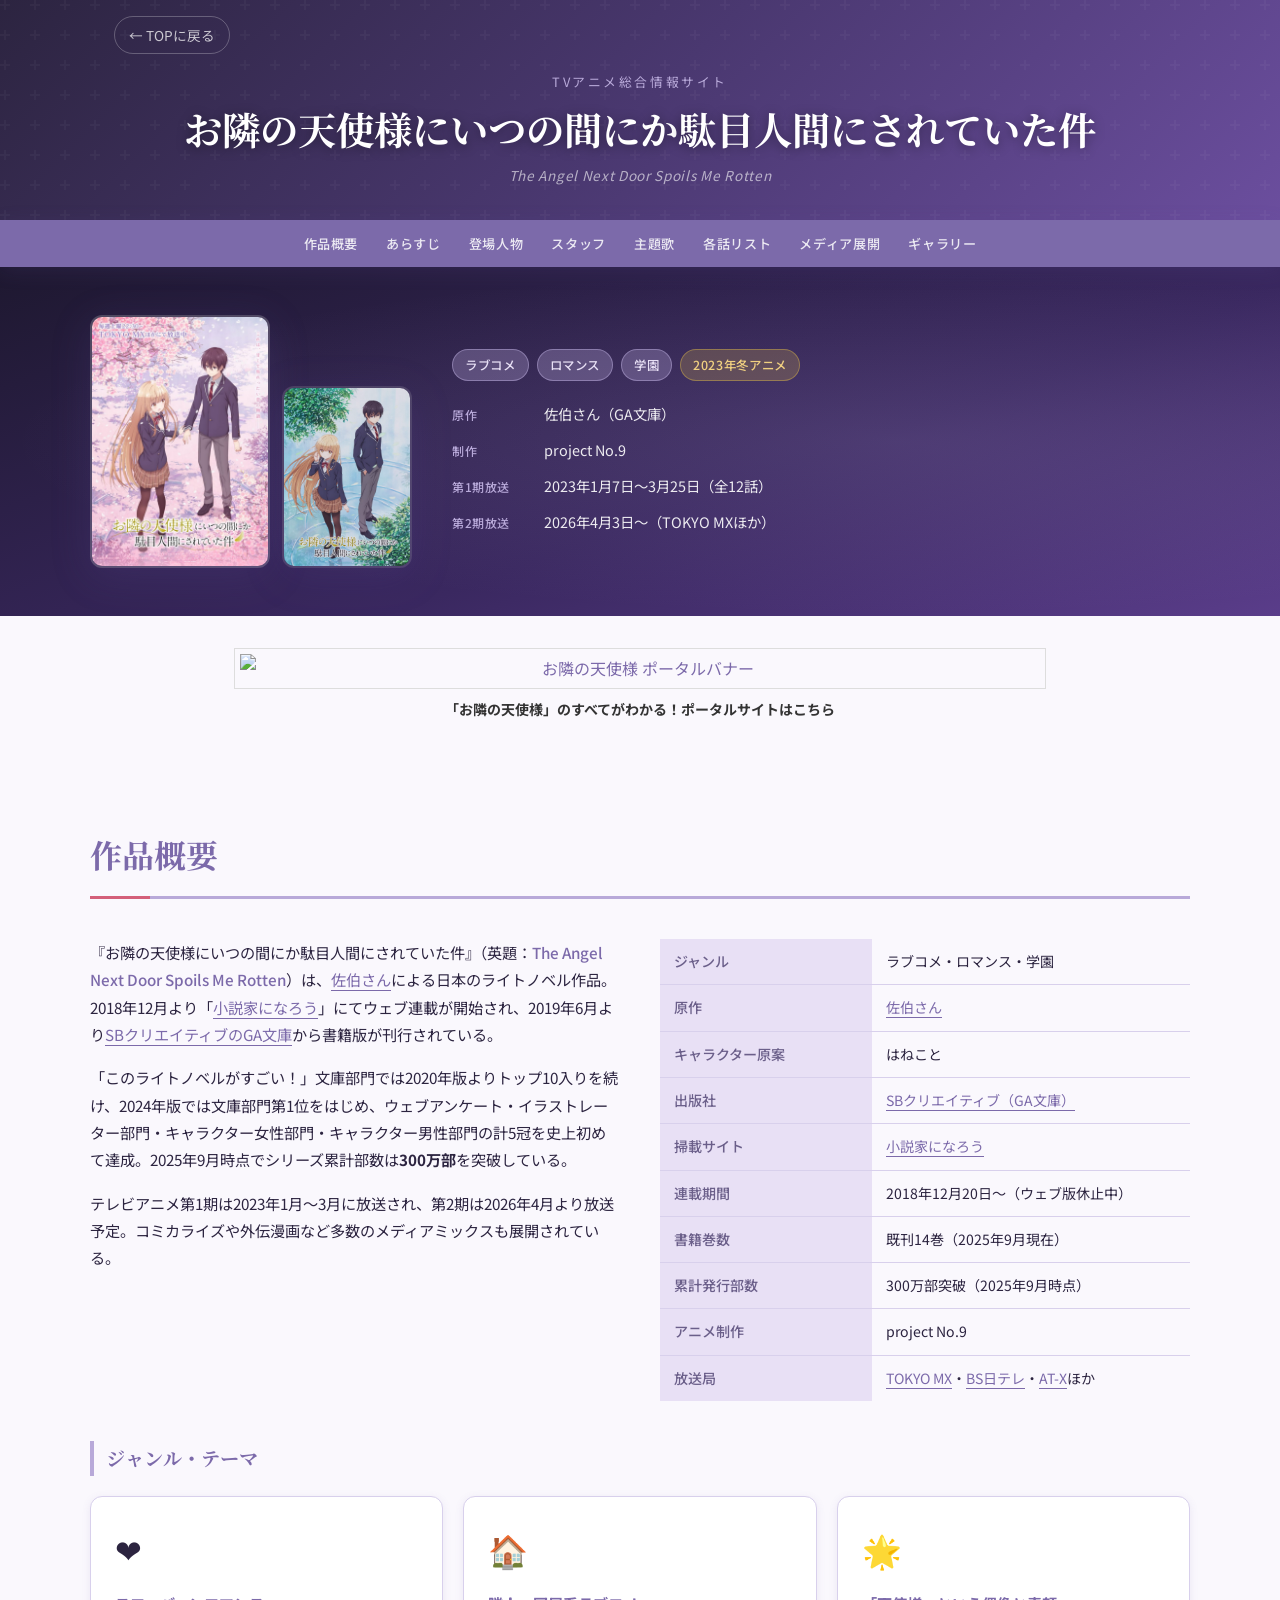
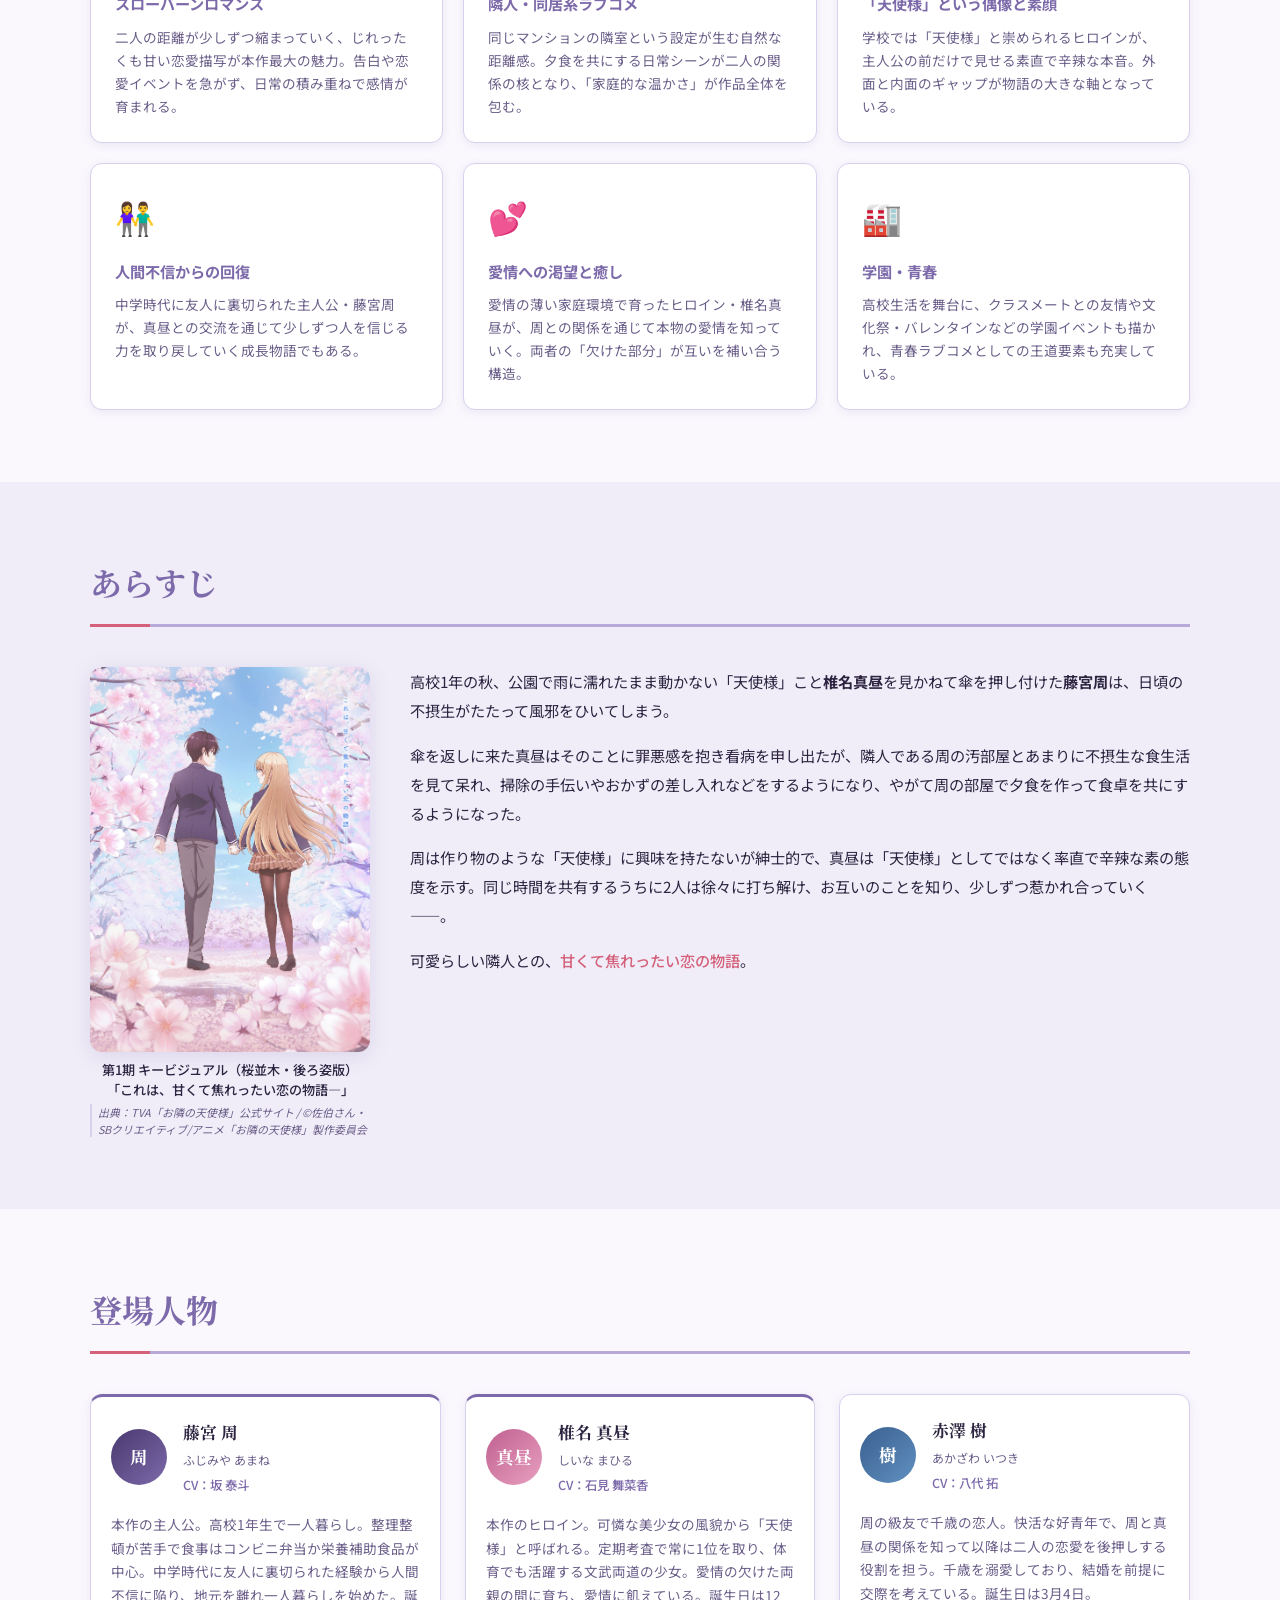
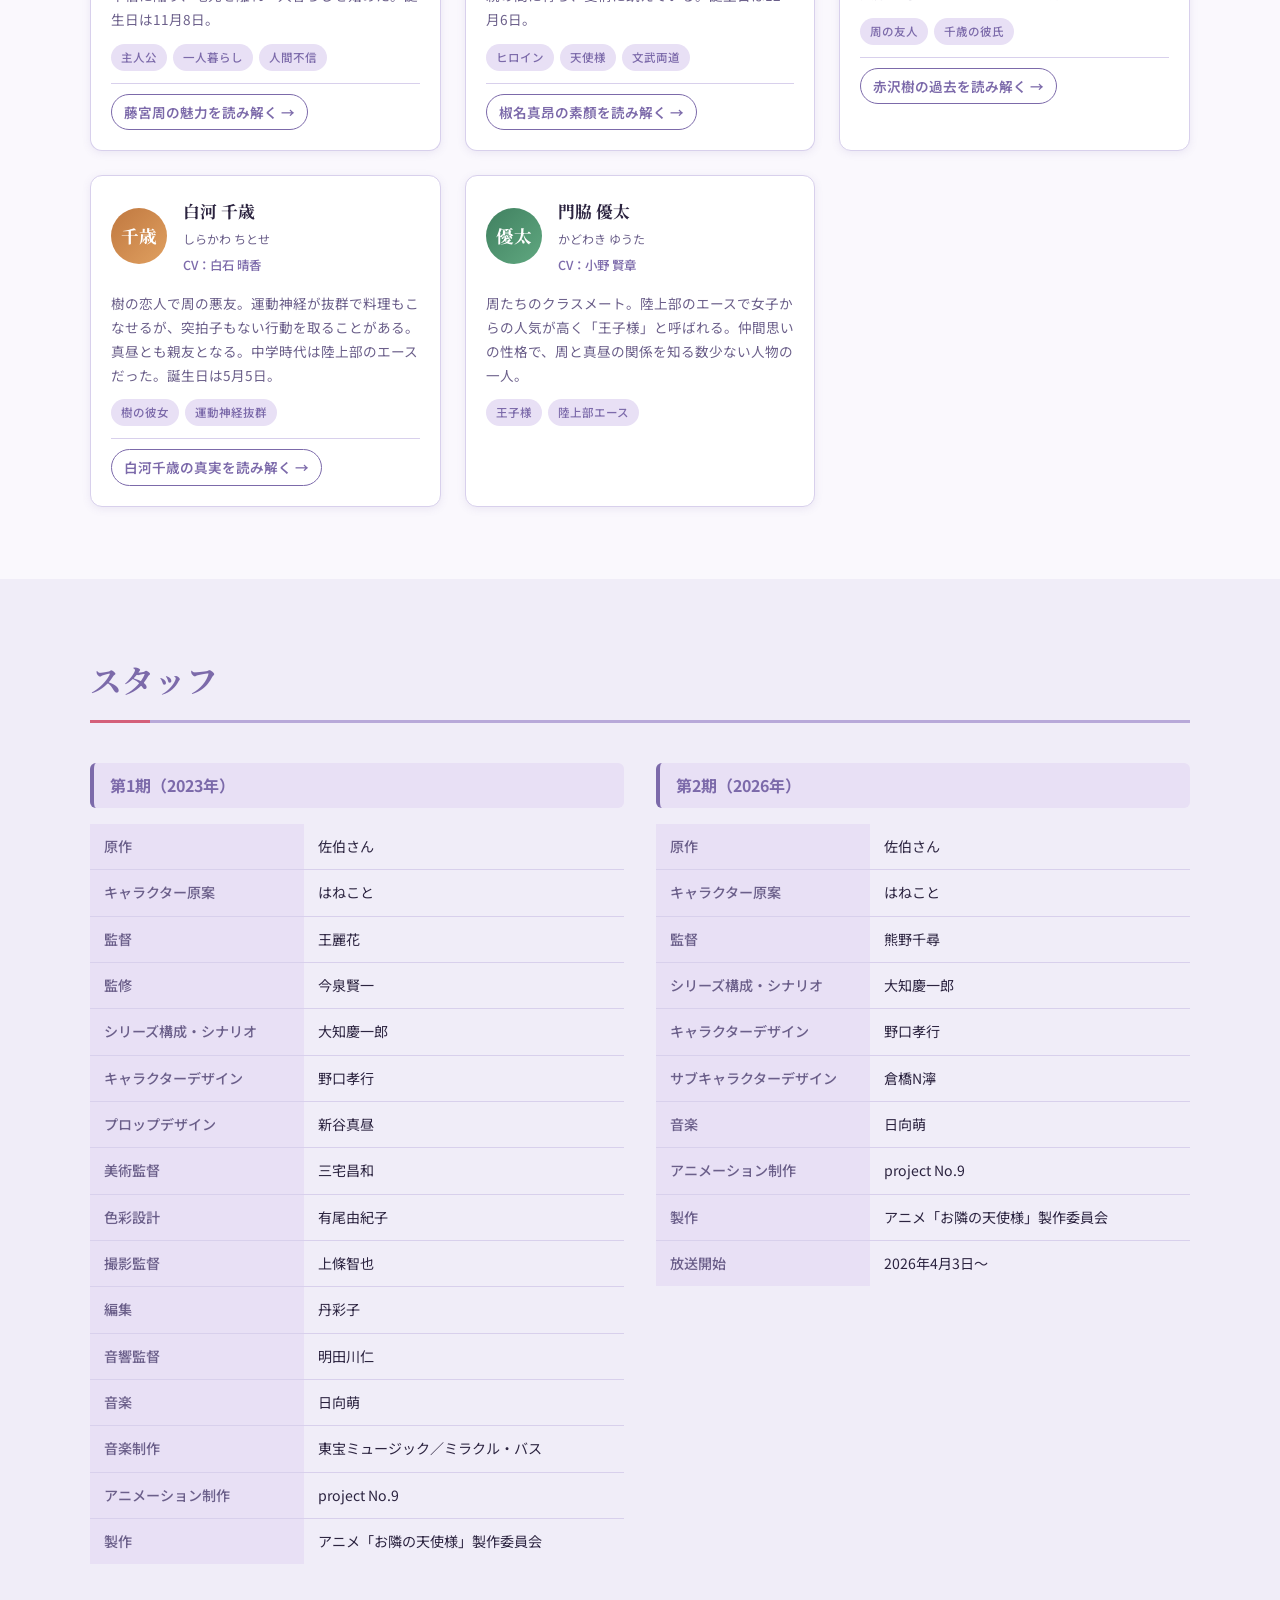
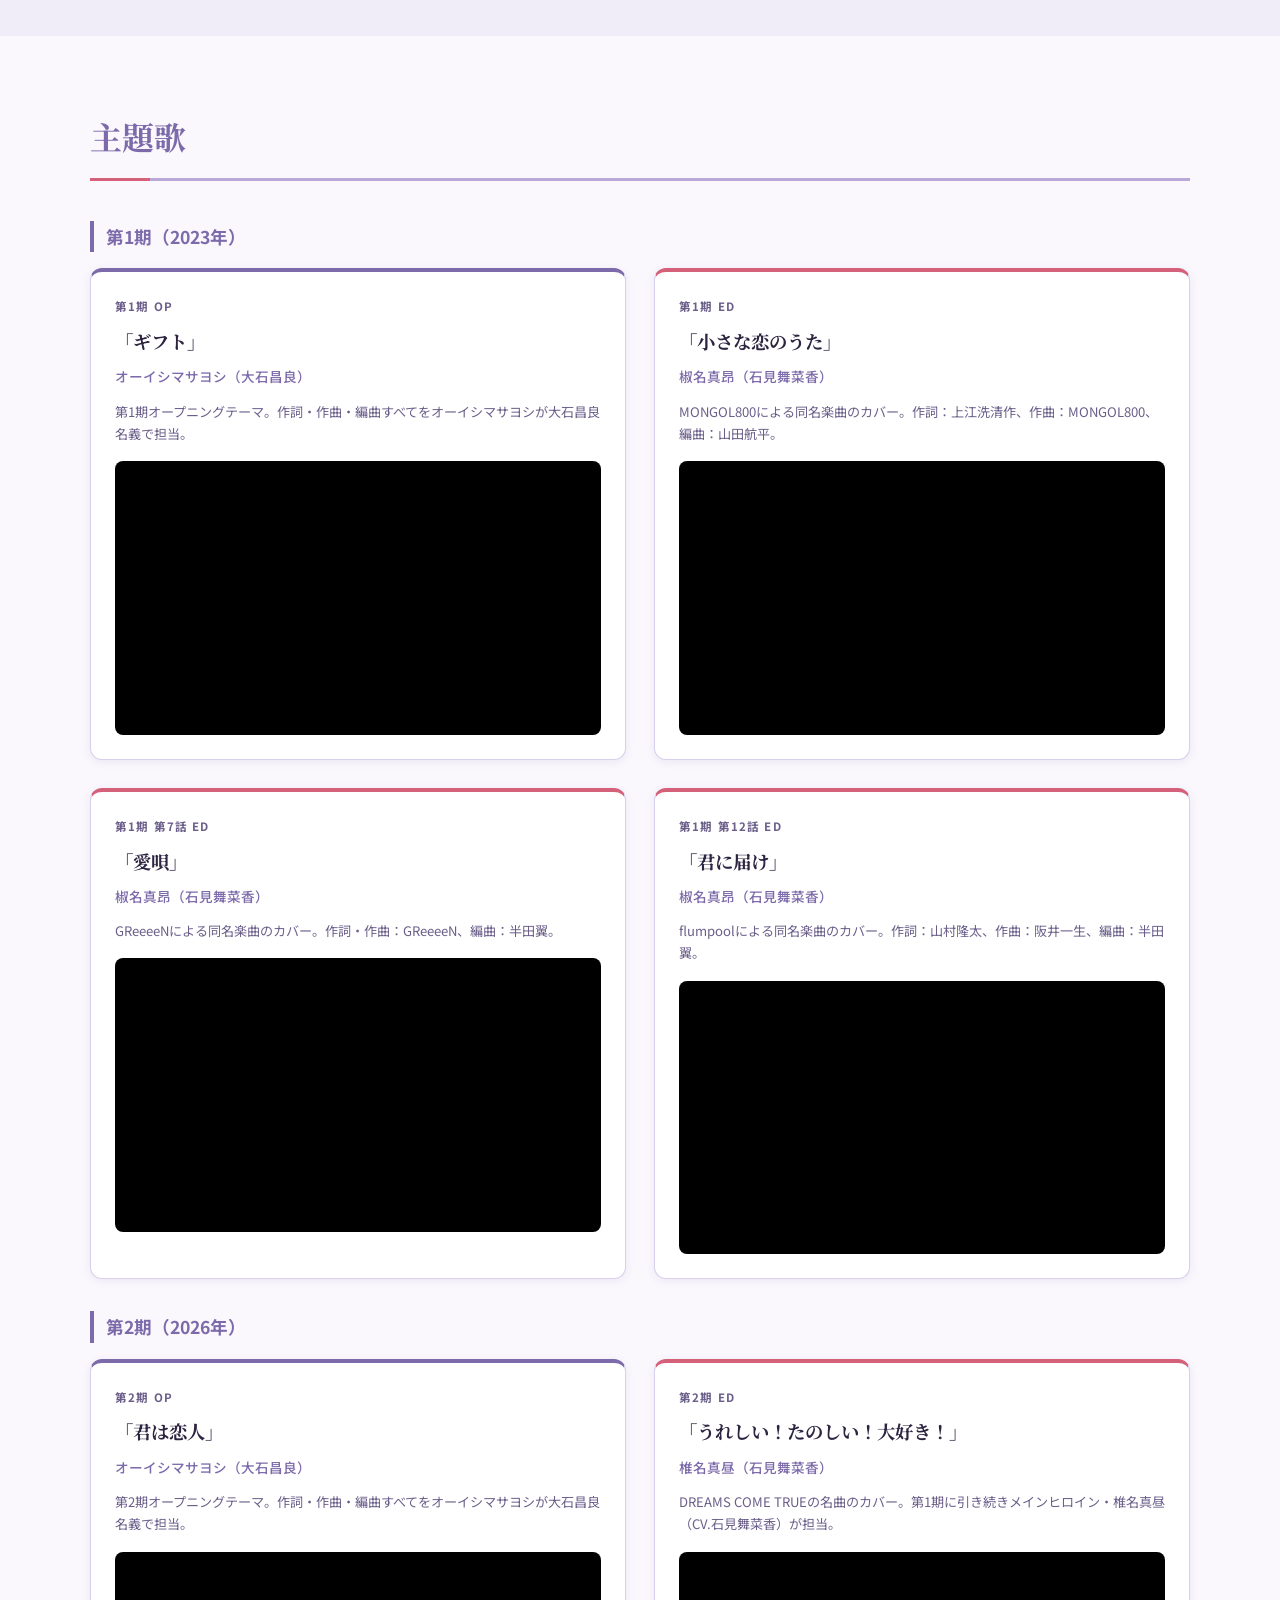
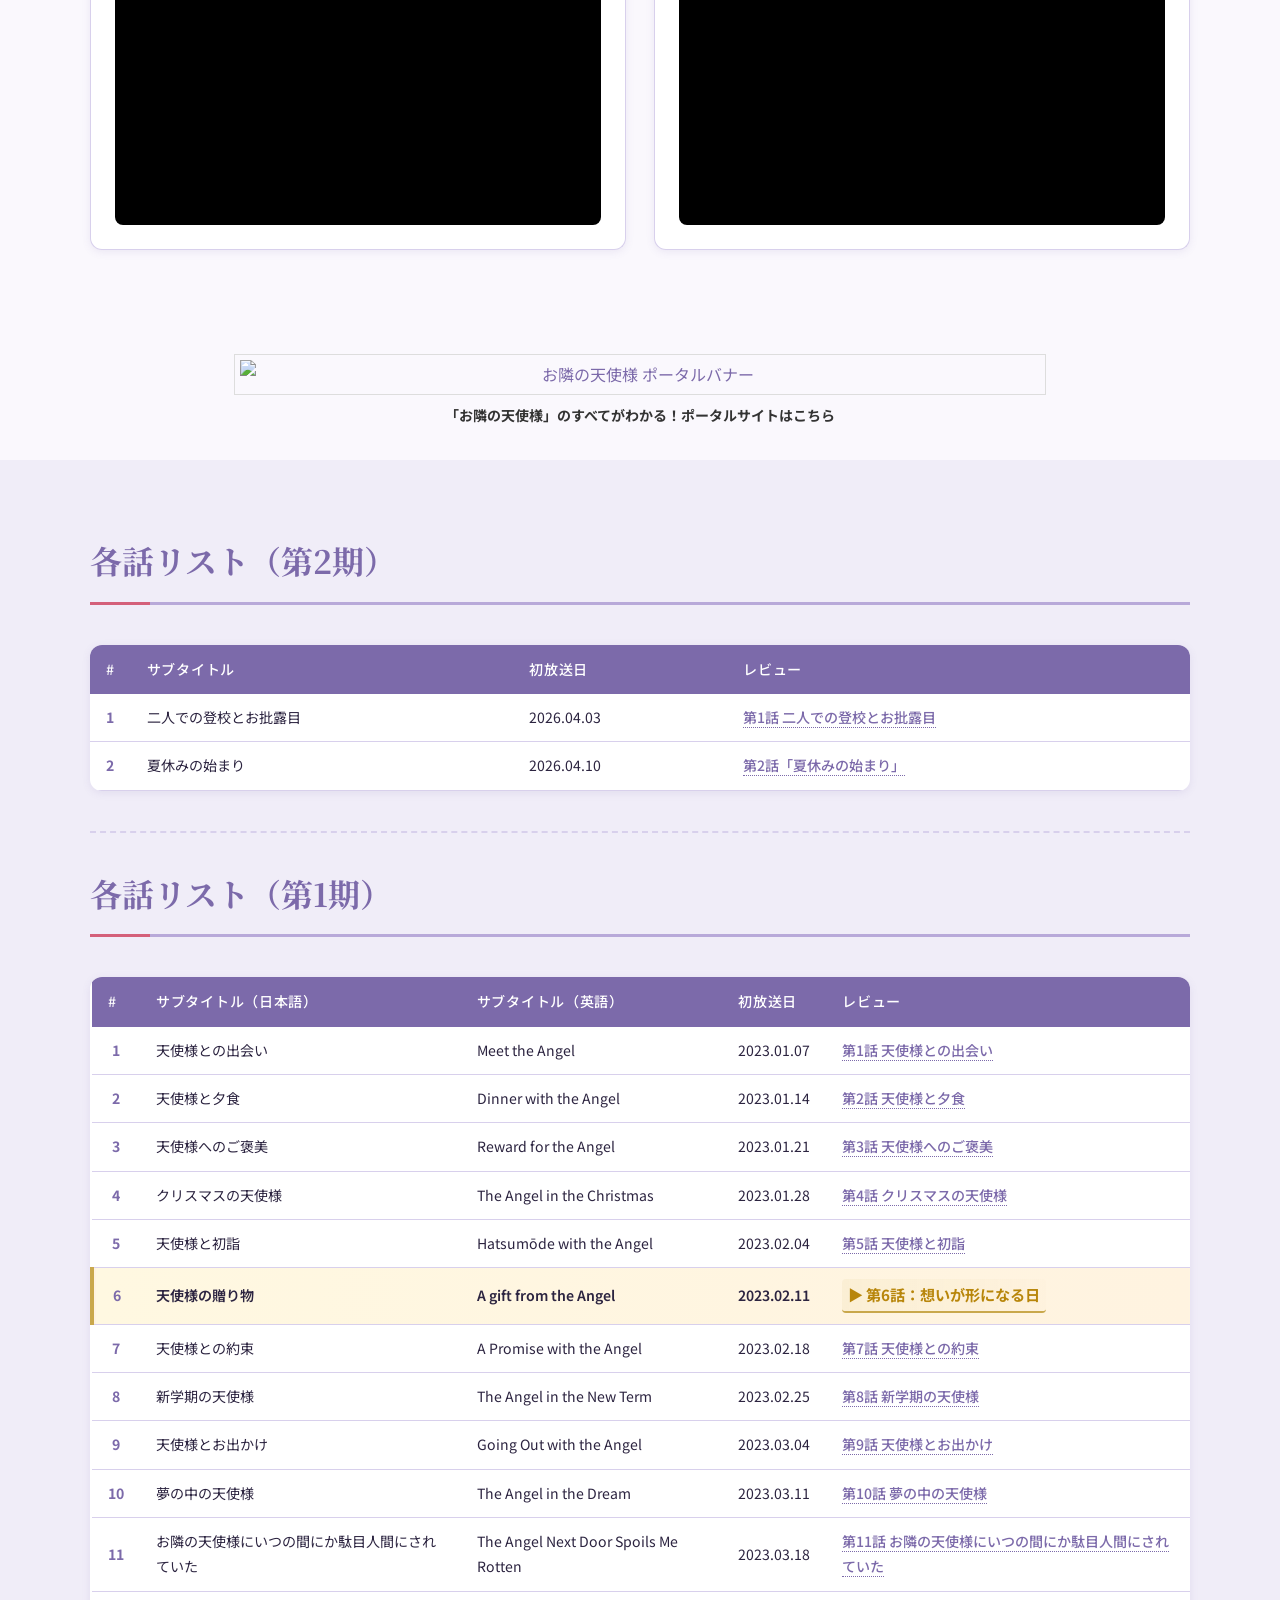
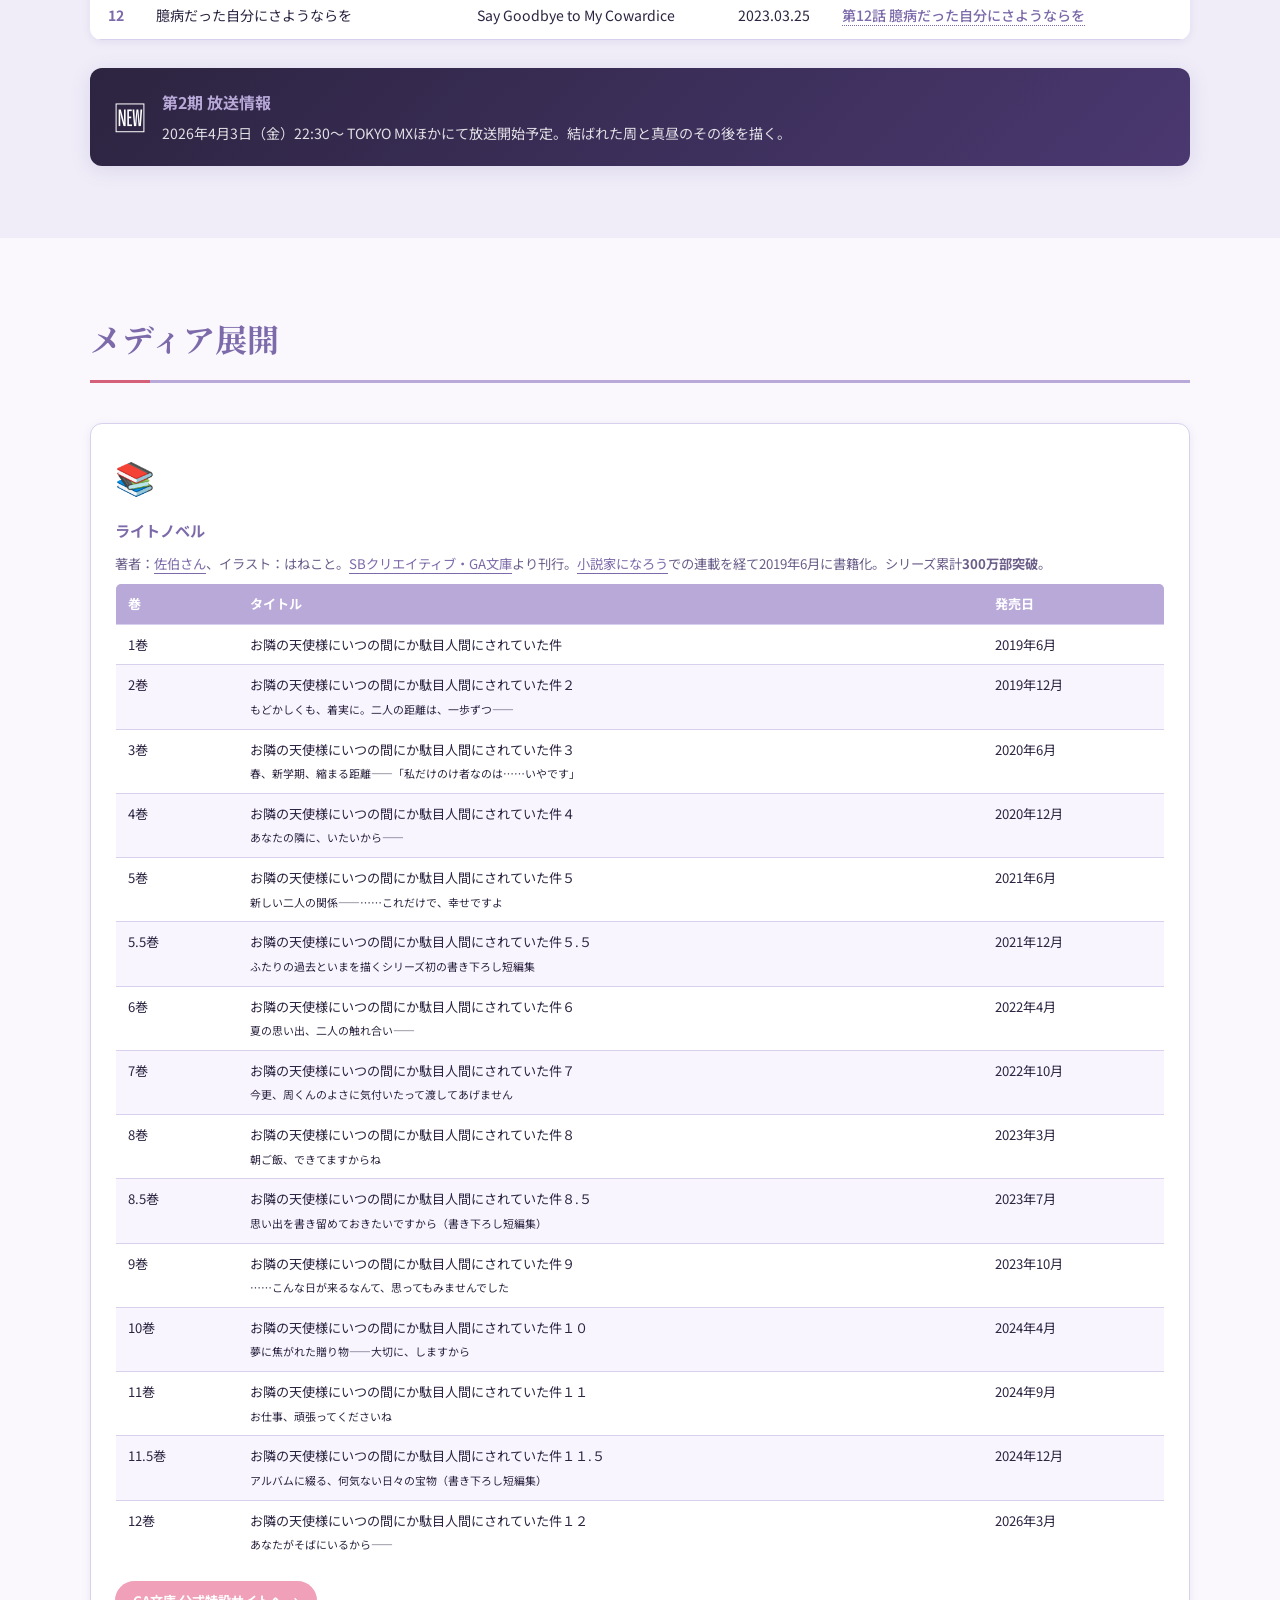
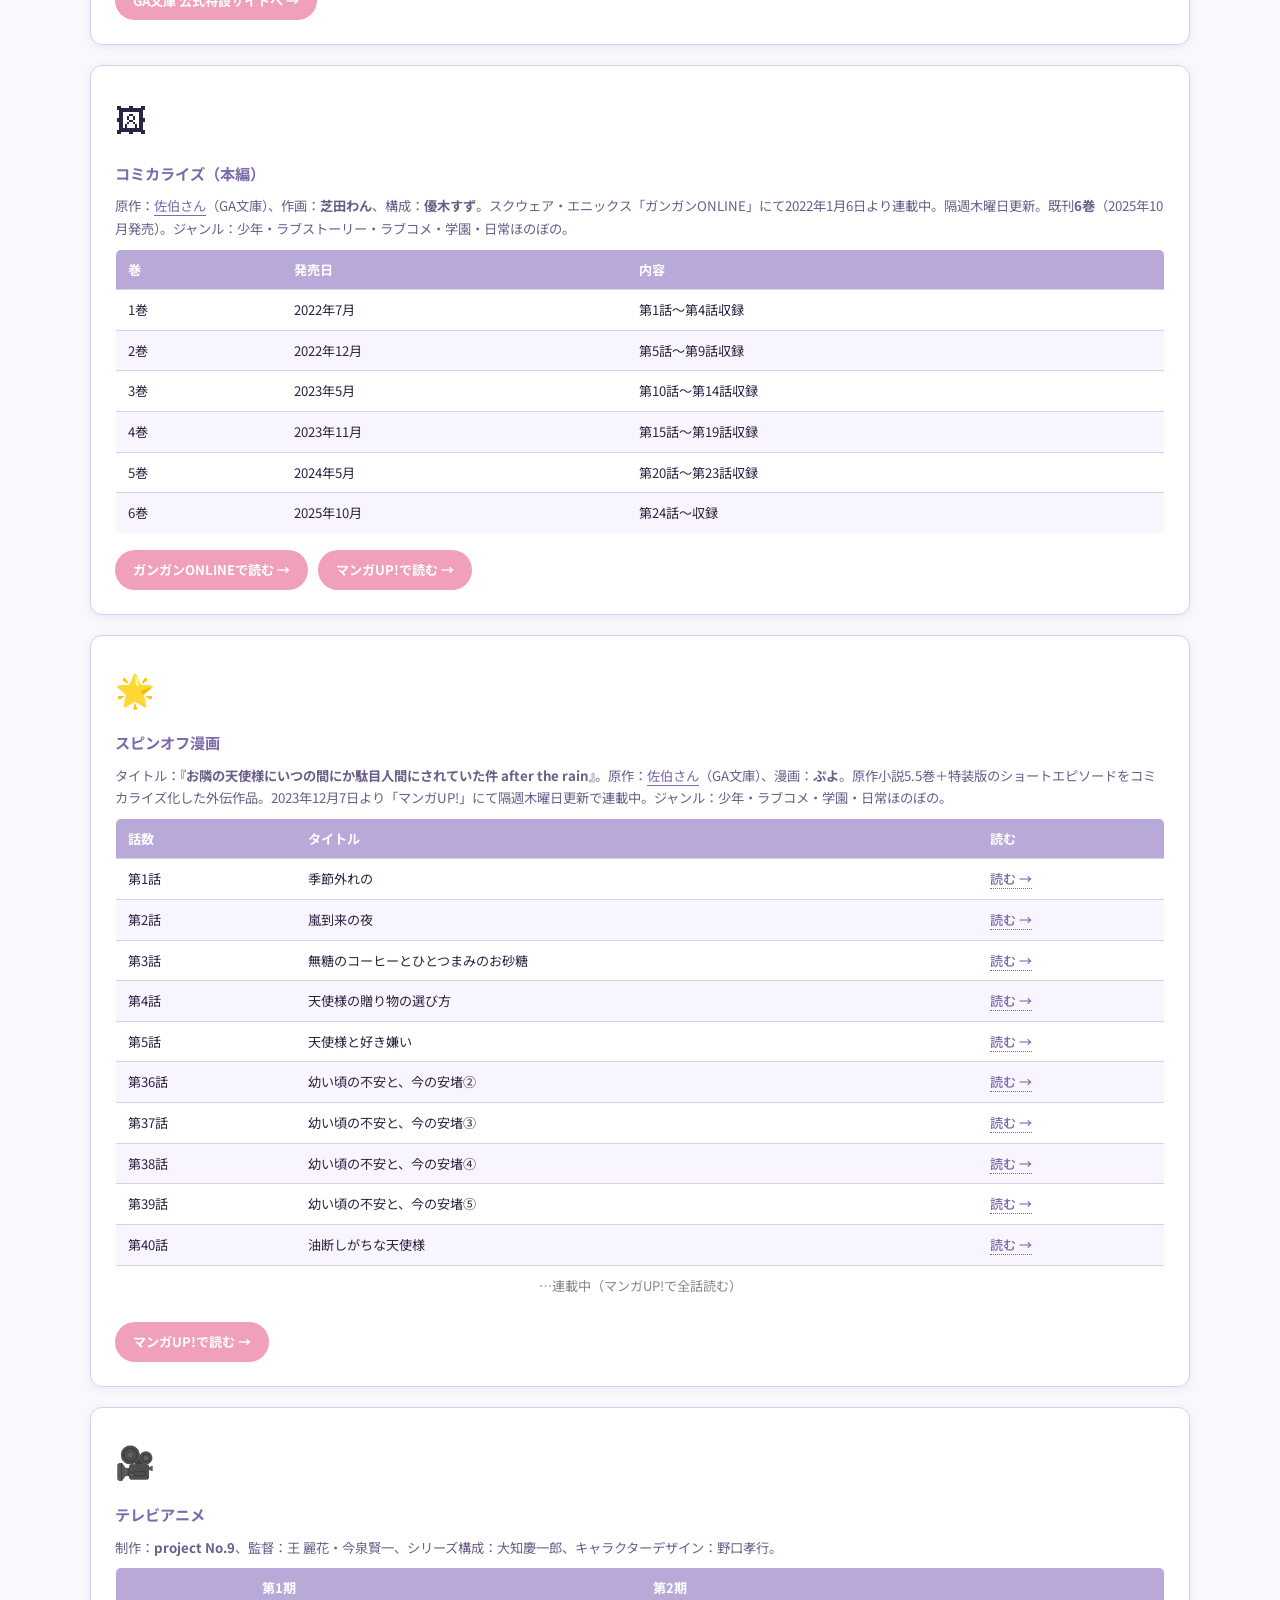
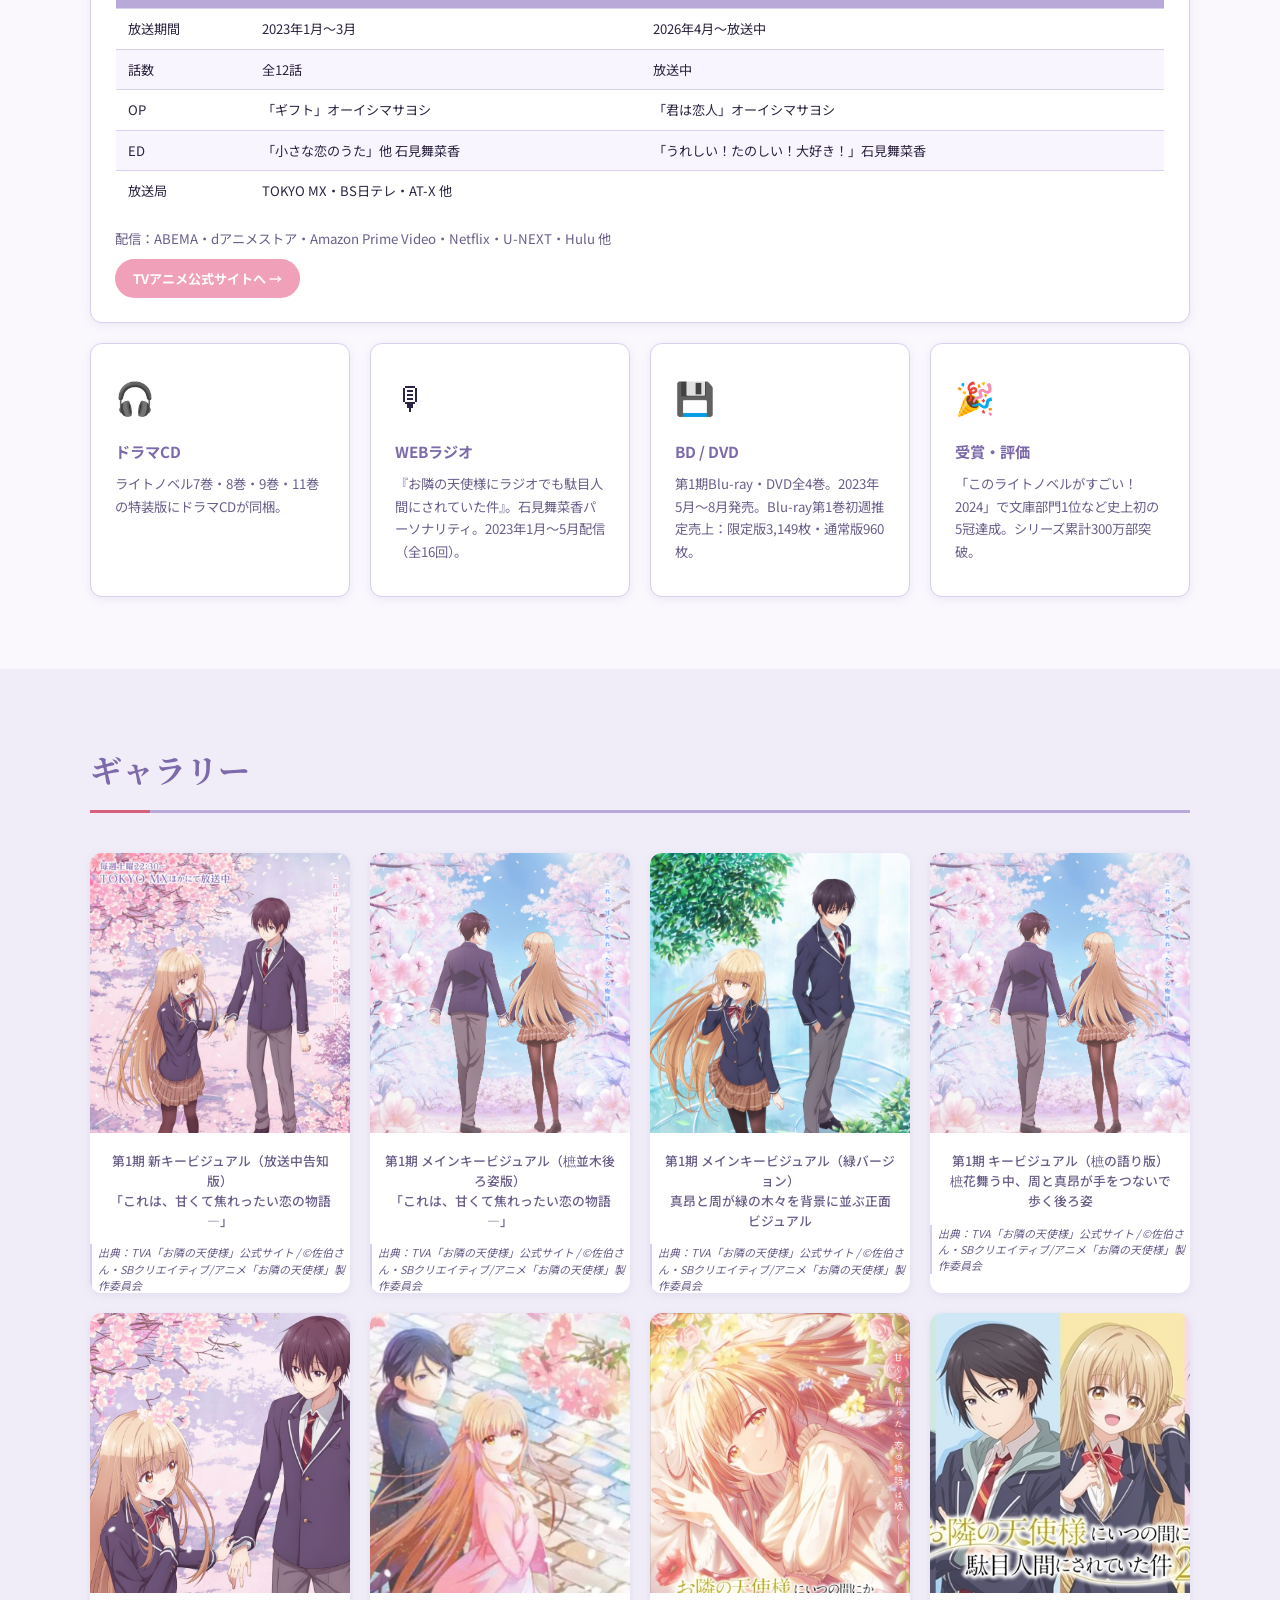
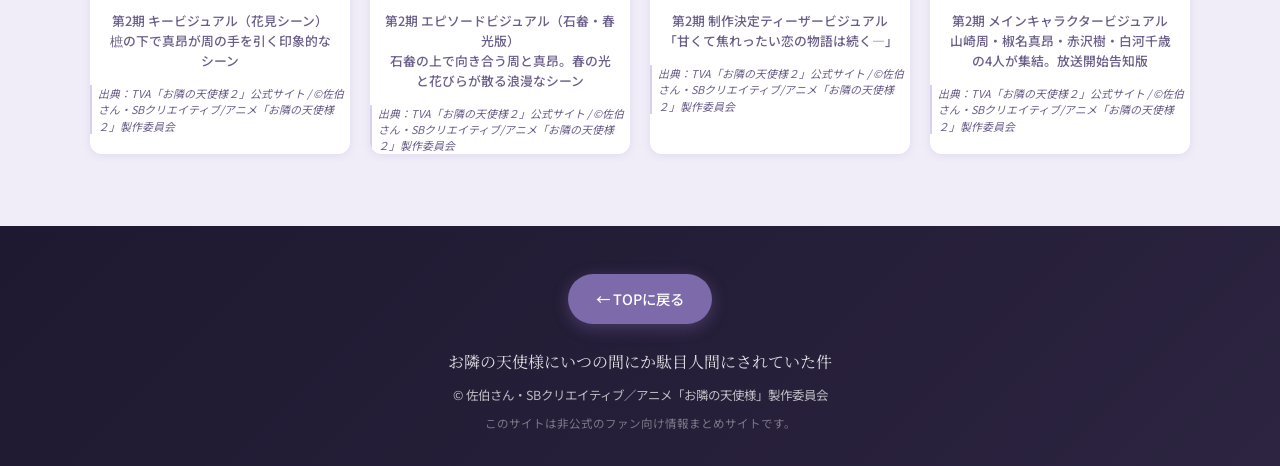
==== index.html @ 1ae68c50 "Add Season 2 OP/ED music cards with YouTube embeds" ====
<!DOCTYPE html>
<html lang="ja">
<head>
  <meta charset="UTF-8" />
  <meta name="viewport" content="width=device-width, initial-scale=1.0" />
  <title>お隣の天使様にいつの間にか駄目人間にされていた件 総合情報サイト</title>
  <link rel="preconnect" href="https://fonts.googleapis.com" />
  <link rel="preconnect" href="https://fonts.gstatic.com" crossorigin />
  <link href="https://fonts.googleapis.com/css2?family=Noto+Sans+JP:wght@300;400;500;700&family=Noto+Serif+JP:wght@400;700&display=swap" rel="stylesheet" />
  <link rel="stylesheet" href="style.css" />
</head>
<body>

  <!-- ヘッダー -->
  <header class="site-header">
    <div class="header-inner">
      <div class="back-link-wrap">
        <a href="https://www.anime-station.org/angel-next-door-station/" class="back-link" target="_blank" rel="noopener noreferrer">
          &#8592; TOPに戻る
        </a>
      </div>
      <div class="header-title-wrap">
        <p class="header-subtitle">TVアニメ総合情報サイト</p>
        <h1 class="header-title">お隣の天使様に<wbr>いつの間にか<wbr>駄目人間にされていた件</h1>
        <p class="header-en">The Angel Next Door Spoils Me Rotten</p>
      </div>
    </div>
  </header>

  <!-- ナビゲーション -->
  <nav class="main-nav" id="main-nav">
    <ul>
      <li><a href="#about">作品概要</a></li>
      <li><a href="#story">あらすじ</a></li>
      <li><a href="#characters">登場人物</a></li>
      <li><a href="#staff">スタッフ</a></li>
      <li><a href="#music">主題歌</a></li>
      <li><a href="#episodes">各話リスト</a></li>
      <li><a href="#media">メディア展開</a></li>
      <li><a href="#gallery">ギャラリー</a></li>
    </ul>
  </nav>

  <!-- ヒーローセクション -->
  <section class="hero">
    <div class="hero-bg"></div>
    <div class="hero-content">
      <div class="hero-images">
        <img src="images/keyvisual1.jpg" alt="キービジュアル1" class="hero-img hero-img--main" />
        <img src="images/keyvisual3.jpg" alt="キービジュアル 第2期" class="hero-img hero-img--sub" />
      </div>
      <div class="hero-info">
        <div class="hero-badges">
          <span class="badge badge--genre">ラブコメ</span>
          <span class="badge badge--genre">ロマンス</span>
          <span class="badge badge--genre">学園</span>
          <span class="badge badge--season">2023年冬アニメ</span>
        </div>
        <div class="hero-meta">
          <div class="hero-meta-item">
            <span class="meta-label">原作</span>
            <span class="meta-value">佐伯さん（GA文庫）</span>
          </div>
          <div class="hero-meta-item">
            <span class="meta-label">制作</span>
            <span class="meta-value">project No.9</span>
          </div>
          <div class="hero-meta-item">
            <span class="meta-label">第1期放送</span>
            <span class="meta-value">2023年1月7日〜3月25日（全12話）</span>
          </div>
          <div class="hero-meta-item">
            <span class="meta-label">第2期放送</span>
            <span class="meta-value">2026年4月3日〜（TOKYO MXほか）</span>
          </div>
        </div>
      </div>
    </div>
  </section>

  <main class="main-content">

    <!-- ポータルバナー（上部） -->
    <div class="portal-banner-wrap">
      <div style="text-align: center;">
        <a href="https://www.anime-station.org/angel-next-door-station/" target="_blank" rel="noopener noreferrer" style="text-decoration: none;">
          <img src="https://www.anime-station.org/wp-content/uploads/2026/03/banner_1200x628_wp.png" alt="お隣の天使様 ポータルバナー" style="max-width: 100%; height: auto; border: 1px solid #ddd; padding: 5px;">
          <p style="margin-top: 8px; font-size: 14px; color: #333; font-weight: bold;">「お隣の天使様」のすべてがわかる！ポータルサイトはこちら</p>
        </a>
      </div>
    </div>

    <!-- 作品概要 -->
    <section id="about" class="section">
      <div class="section-inner">
        <h2 class="section-title">作品概要</h2>
        <div class="about-grid">
          <div class="about-text">
            <p>
              『お隣の天使様にいつの間にか駄目人間にされていた件』（英題：<em>The Angel Next Door Spoils Me Rotten</em>）は、<a href="https://x.com/saeki_narou" target="_blank" rel="noopener" class="inline-link">佐伯さん</a>による日本のライトノベル作品。2018年12月より「<a href="https://syosetu.com/" target="_blank" rel="noopener" class="inline-link">小説家になろう</a>」にてウェブ連載が開始され、2019年6月より<a href="https://ga.sbcr.jp/" target="_blank" rel="noopener" class="inline-link">SBクリエイティブのGA文庫</a>から書籍版が刊行されている。
            </p>
            <p>
              「このライトノベルがすごい！」文庫部門では2020年版よりトップ10入りを続け、2024年版では文庫部門第1位をはじめ、ウェブアンケート・イラストレーター部門・キャラクター女性部門・キャラクター男性部門の計5冠を史上初めて達成。2025年9月時点でシリーズ累計部数は<strong>300万部</strong>を突破している。
            </p>
            <p>
              テレビアニメ第1期は2023年1月〜3月に放送され、第2期は2026年4月より放送予定。コミカライズや外伝漫画など多数のメディアミックスも展開されている。
            </p>
          </div>
          <div class="about-table-wrap">
            <table class="info-table">
              <tbody>
                <tr><th>ジャンル</th><td>ラブコメ・ロマンス・学園</td></tr>
                <tr><th>原作</th><td><a href="https://x.com/saeki_narou" target="_blank" rel="noopener" class="inline-link">佐伯さん</a></td></tr>
                <tr><th>キャラクター原案</th><td>はねこと</td></tr>
                <tr><th>出版社</th><td><a href="https://ga.sbcr.jp/" target="_blank" rel="noopener" class="inline-link">SBクリエイティブ（GA文庫）</a></td></tr>
                <tr><th>掃載サイト</th><td><a href="https://syosetu.com/" target="_blank" rel="noopener" class="inline-link">小説家になろう</a></td></tr>
                <tr><th>連載期間</th><td>2018年12月20日〜（ウェブ版休止中）</td></tr>
                <tr><th>書籍巻数</th><td>既刊14巻（2025年9月現在）</td></tr>
                <tr><th>累計発行部数</th><td>300万部突破（2025年9月時点）</td></tr>
                <tr><th>アニメ制作</th><td>project No.9</td></tr>
                <tr><th>放送局</th><td><a href="https://s.mxtv.jp/" target="_blank" rel="noopener" class="inline-link">TOKYO MX</a>・<a href="https://www.bs4.jp/" target="_blank" rel="noopener" class="inline-link">BS日テレ</a>・<a href="https://www.at-x.com/" target="_blank" rel="noopener" class="inline-link">AT-X</a>ほか</td></tr>
              </tbody>
            </table>
          </div>
        </div>

        <!-- ジャンル・テーマ詳細 -->
        <div class="theme-section">
          <h3 class="subsection-title">ジャンル・テーマ</h3>
          <div class="theme-cards">
            <div class="theme-card">
              <div class="theme-icon">&#10084;</div>
              <h4>スローバーンロマンス</h4>
              <p>二人の距離が少しずつ縮まっていく、じれったくも甘い恋愛描写が本作最大の魅力。告白や恋愛イベントを急がず、日常の積み重ねで感情が育まれる。</p>
            </div>
            <div class="theme-card">
              <div class="theme-icon">&#127968;</div>
              <h4>隣人・同居系ラブコメ</h4>
              <p>同じマンションの隣室という設定が生む自然な距離感。夕食を共にする日常シーンが二人の関係の核となり、「家庭的な温かさ」が作品全体を包む。</p>
            </div>
            <div class="theme-card">
              <div class="theme-icon">&#127775;</div>
              <h4>「天使様」という偶像と素顔</h4>
              <p>学校では「天使様」と崇められるヒロインが、主人公の前だけで見せる素直で辛辣な本音。外面と内面のギャップが物語の大きな軸となっている。</p>
            </div>
            <div class="theme-card">
              <div class="theme-icon">&#128107;</div>
              <h4>人間不信からの回復</h4>
              <p>中学時代に友人に裏切られた主人公・藤宮周が、真昼との交流を通じて少しずつ人を信じる力を取り戻していく成長物語でもある。</p>
            </div>
            <div class="theme-card">
              <div class="theme-icon">&#128149;</div>
              <h4>愛情への渇望と癒し</h4>
              <p>愛情の薄い家庭環境で育ったヒロイン・椎名真昼が、周との関係を通じて本物の愛情を知っていく。両者の「欠けた部分」が互いを補い合う構造。</p>
            </div>
            <div class="theme-card">
              <div class="theme-icon">&#127981;</div>
              <h4>学園・青春</h4>
              <p>高校生活を舞台に、クラスメートとの友情や文化祭・バレンタインなどの学園イベントも描かれ、青春ラブコメとしての王道要素も充実している。</p>
            </div>
          </div>
        </div>
      </div>
    </section>

    <!-- あらすじ -->
    <section id="story" class="section section--alt">
      <div class="section-inner">
        <h2 class="section-title">あらすじ</h2>
        <div class="story-wrap">
          <div class="story-img-wrap">
            <figure class="story-figure">
              <img src="images/keyvisual4.jpg" alt="第1期 キービジュアル（桜並木・後ろ姿版）" class="story-img" />
              <figcaption class="story-img-caption">第1期 キービジュアル（桜並木・後ろ姿版）<br>「これは、甘くて焦れったい恋の物語―」</figcaption>
              <figcaption class="story-img-credit">出典：TVA「お隣の天使様」公式サイト / ©佐伯さん・SBクリエイティブ/アニメ「お隣の天使様」製作委員会</figcaption>
            </figure>
          </div>
          <div class="story-text">
            <p>
              高校1年の秋、公園で雨に濡れたまま動かない「天使様」こと<strong>椎名真昼</strong>を見かねて傘を押し付けた<strong>藤宮周</strong>は、日頃の不摂生がたたって風邪をひいてしまう。
            </p>
            <p>
              傘を返しに来た真昼はそのことに罪悪感を抱き看病を申し出たが、隣人である周の汚部屋とあまりに不摂生な食生活を見て呆れ、掃除の手伝いやおかずの差し入れなどをするようになり、やがて周の部屋で夕食を作って食卓を共にするようになった。
            </p>
            <p>
              周は作り物のような「天使様」に興味を持たないが紳士的で、真昼は「天使様」としてではなく率直で辛辣な素の態度を示す。同じ時間を共有するうちに2人は徐々に打ち解け、お互いのことを知り、少しずつ惹かれ合っていく——。
            </p>
            <p>
              可愛らしい隣人との、<em>甘くて焦れったい恋の物語</em>。
            </p>
          </div>
        </div>
      </div>
    </section>

    <!-- 登場人物 -->
    <section id="characters" class="section">
      <div class="section-inner">
        <h2 class="section-title">登場人物</h2>
        <div class="characters-grid">

          <div class="character-card character-card--main">
            <div class="character-header">
              <div class="character-avatar character-avatar--amane">周</div>
              <div class="character-name-wrap">
                <h3 class="character-name">藤宮 周</h3>
                <p class="character-name-ruby">ふじみや あまね</p>
                <p class="character-cv">CV：坂 泰斗</p>
              </div>
            </div>
            <div class="character-body">
              <p>本作の主人公。高校1年生で一人暮らし。整理整頓が苦手で食事はコンビニ弁当か栄養補助食品が中心。中学時代に友人に裏切られた経験から人間不信に陥り、地元を離れ一人暮らしを始めた。誕生日は11月8日。</p>
              <div class="character-tags">
                <span class="char-tag">主人公</span>
                <span class="char-tag">一人暮らし</span>
                <span class="char-tag">人間不信</span>
              </div>
              <div class="character-link-wrap">
                <a href="https://www.anime-station.org/otonari-tenshi-s2-amane-charm/" target="_blank" rel="noopener" class="character-link">藤宮周の魅力を読み解く &rarr;</a>
              </div>
            </div>
          </div>

          <div class="character-card character-card--main">
            <div class="character-header">
              <div class="character-avatar character-avatar--mahiru">真昼</div>
              <div class="character-name-wrap">
                <h3 class="character-name">椎名 真昼</h3>
                <p class="character-name-ruby">しいな まひる</p>
                <p class="character-cv">CV：石見 舞菜香</p>
              </div>
            </div>
            <div class="character-body">
              <p>本作のヒロイン。可憐な美少女の風貌から「天使様」と呼ばれる。定期考査で常に1位を取り、体育でも活躍する文武両道の少女。愛情の欠けた両親の間に育ち、愛情に飢えている。誕生日は12月6日。</p>
              <div class="character-tags">
                <span class="char-tag">ヒロイン</span>
                <span class="char-tag">天使様</span>
                <span class="char-tag">文武両道</span>
              </div>
              <div class="character-link-wrap">
                <a href="https://www.anime-station.org/shiina-mahiru-truth-season2/" target="_blank" rel="noopener" class="character-link">椒名真昂の素顏を読み解く &rarr;</a>
              </div>
            </div>
          </div>

          <div class="character-card">
            <div class="character-header">
              <div class="character-avatar character-avatar--itsuki">樹</div>
              <div class="character-name-wrap">
                <h3 class="character-name">赤澤 樹</h3>
                <p class="character-name-ruby">あかざわ いつき</p>
                <p class="character-cv">CV：八代 拓</p>
              </div>
            </div>
            <div class="character-body">
              <p>周の級友で千歳の恋人。快活な好青年で、周と真昼の関係を知って以降は二人の恋愛を後押しする役割を担う。千歳を溺愛しており、結婚を前提に交際を考えている。誕生日は3月4日。</p>
              <div class="character-tags">
                <span class="char-tag">周の友人</span>
                <span class="char-tag">千歳の彼氏</span>
              </div>
              <div class="character-link-wrap">
                <a href="https://www.anime-station.org/otonari-tenshi-akasawa-itsuki-past/" target="_blank" rel="noopener" class="character-link">赤沢樹の過去を読み解く &rarr;</a>
              </div>
            </div>
          </div>

          <div class="character-card">
            <div class="character-header">
              <div class="character-avatar character-avatar--chitose">千歳</div>
              <div class="character-name-wrap">
                <h3 class="character-name">白河 千歳</h3>
                <p class="character-name-ruby">しらかわ ちとせ</p>
                <p class="character-cv">CV：白石 晴香</p>
              </div>
            </div>
            <div class="character-body">
              <p>樹の恋人で周の悪友。運動神経が抜群で料理もこなせるが、突拍子もない行動を取ることがある。真昼とも親友となる。中学時代は陸上部のエースだった。誕生日は5月5日。</p>
              <div class="character-tags">
                <span class="char-tag">樹の彼女</span>
                <span class="char-tag">運動神経抜群</span>
              </div>
              <div class="character-link-wrap">
                <a href="https://www.anime-station.org/shirakawa-chitose-truth/" target="_blank" rel="noopener" class="character-link">白河千歳の真実を読み解く &rarr;</a>
              </div>
            </div>
          </div>

          <div class="character-card">
            <div class="character-header">
              <div class="character-avatar character-avatar--yuta">優太</div>
              <div class="character-name-wrap">
                <h3 class="character-name">門脇 優太</h3>
                <p class="character-name-ruby">かどわき ゆうた</p>
                <p class="character-cv">CV：小野 賢章</p>
              </div>
            </div>
            <div class="character-body">
              <p>周たちのクラスメート。陸上部のエースで女子からの人気が高く「王子様」と呼ばれる。仲間思いの性格で、周と真昼の関係を知る数少ない人物の一人。</p>
              <div class="character-tags">
                <span class="char-tag">王子様</span>
                <span class="char-tag">陸上部エース</span>
              </div>
            </div>
          </div>

        </div>
      </div>
    </section>

    <!-- スタッフ -->
    <section id="staff" class="section section--alt">
      <div class="section-inner">
        <h2 class="section-title">スタッフ</h2>
        <div class="staff-tables">
          <div class="staff-table-wrap">
            <h3 class="staff-season-title">第1期（2023年）</h3>
            <table class="info-table">
              <tbody>
                <tr><th>原作</th><td>佐伯さん</td></tr>
                <tr><th>キャラクター原案</th><td>はねこと</td></tr>
                <tr><th>監督</th><td>王麗花</td></tr>
                <tr><th>監修</th><td>今泉賢一</td></tr>
                <tr><th>シリーズ構成・シナリオ</th><td>大知慶一郎</td></tr>
                <tr><th>キャラクターデザイン</th><td>野口孝行</td></tr>
                <tr><th>プロップデザイン</th><td>新谷真昼</td></tr>
                <tr><th>美術監督</th><td>三宅昌和</td></tr>
                <tr><th>色彩設計</th><td>有尾由紀子</td></tr>
                <tr><th>撮影監督</th><td>上條智也</td></tr>
                <tr><th>編集</th><td>丹彩子</td></tr>
                <tr><th>音響監督</th><td>明田川仁</td></tr>
                <tr><th>音楽</th><td>日向萌</td></tr>
                <tr><th>音楽制作</th><td>東宝ミュージック／ミラクル・バス</td></tr>
                <tr><th>アニメーション制作</th><td>project No.9</td></tr>
                <tr><th>製作</th><td>アニメ「お隣の天使様」製作委員会</td></tr>
              </tbody>
            </table>
          </div>
          <div class="staff-table-wrap">
            <h3 class="staff-season-title">第2期（2026年）</h3>
            <table class="info-table">
              <tbody>
                <tr><th>原作</th><td>佐伯さん</td></tr>
                <tr><th>キャラクター原案</th><td>はねこと</td></tr>
                <tr><th>監督</th><td>熊野千尋</td></tr>
                <tr><th>シリーズ構成・シナリオ</th><td>大知慶一郎</td></tr>
                <tr><th>キャラクターデザイン</th><td>野口孝行</td></tr>
                <tr><th>サブキャラクターデザイン</th><td>倉橋N濘</td></tr>
                <tr><th>音楽</th><td>日向萌</td></tr>
                <tr><th>アニメーション制作</th><td>project No.9</td></tr>
                <tr><th>製作</th><td>アニメ「お隣の天使様」製作委員会</td></tr>
                <tr><th>放送開始</th><td>2026年4月3日〜</td></tr>
              </tbody>
            </table>
          </div>
        </div>
      </div>
    </section>

    <!-- 主題歌 -->
    <section id="music" class="section">
      <div class="section-inner">
        <h2 class="section-title">主題歌</h2>
        <!-- 第1期 -->
        <h3 class="music-season-title">第1期（2023年）</h3>
        <div class="music-cards">

          <div class="music-card music-card--op">
            <div class="music-type">第1期 OP</div>
            <h3 class="music-title">「ギフト」</h3>
            <p class="music-artist">オーイシマサヨシ（大石昌良）</p>
            <p class="music-desc">第1期オープニングテーマ。作詞・作曲・編曲すべてをオーイシマサヨシが大石昌良名義で担当。</p>
            <div class="music-video-wrap">
              <iframe width="560" height="315" src="https://www.youtube.com/embed/ZGBNauiyZ-E?si=zN3Du3ZeCuh8WEEx" title="YouTube video player" frameborder="0" allow="accelerometer; autoplay; clipboard-write; encrypted-media; gyroscope; picture-in-picture; web-share" referrerpolicy="strict-origin-when-cross-origin" allowfullscreen></iframe>
            </div>
          </div>

          <div class="music-card music-card--ed">
            <div class="music-type">第1期 ED</div>
            <h3 class="music-title">「小さな恋のうた」</h3>
            <p class="music-artist">椒名真昂（石見舞菜香）</p>
            <p class="music-desc">MONGOL800による同名楽曲のカバー。作詞：上江洗清作、作曲：MONGOL800、編曲：山田航平。</p>
            <div class="music-video-wrap">
              <iframe width="560" height="315" src="https://www.youtube.com/embed/lBxOXJmIZTo?si=-Z7GEj5EoXR-_gdL" title="YouTube video player" frameborder="0" allow="accelerometer; autoplay; clipboard-write; encrypted-media; gyroscope; picture-in-picture; web-share" referrerpolicy="strict-origin-when-cross-origin" allowfullscreen></iframe>
            </div>
          </div>

          <div class="music-card music-card--ed">
            <div class="music-type">第1期 第7話 ED</div>
            <h3 class="music-title">「愛唄」</h3>
            <p class="music-artist">椒名真昂（石見舞菜香）</p>
            <p class="music-desc">GReeeeNによる同名楽曲のカバー。作詞・作曲：GReeeeN、編曲：半田翼。</p>
            <div class="music-video-wrap">
              <iframe width="560" height="315" src="https://www.youtube.com/embed/SGd9dllIbyY?si=fCc2DvbJ25ECi3LB" title="YouTube video player" frameborder="0" allow="accelerometer; autoplay; clipboard-write; encrypted-media; gyroscope; picture-in-picture; web-share" referrerpolicy="strict-origin-when-cross-origin" allowfullscreen></iframe>
            </div>
          </div>

          <div class="music-card music-card--ed">
            <div class="music-type">第1期 第12話 ED</div>
            <h3 class="music-title">「君に届け」</h3>
            <p class="music-artist">椒名真昂（石見舞菜香）</p>
            <p class="music-desc">flumpoolによる同名楽曲のカバー。作詞：山村隆太、作曲：阪井一生、編曲：半田翼。</p>
            <div class="music-video-wrap">
              <iframe width="560" height="315" src="https://www.youtube.com/embed/3a3iAC2nuYo?si=6aZKaLXd9O385Wuj" title="YouTube video player" frameborder="0" allow="accelerometer; autoplay; clipboard-write; encrypted-media; gyroscope; picture-in-picture; web-share" referrerpolicy="strict-origin-when-cross-origin" allowfullscreen></iframe>
            </div>
          </div>

        </div>

        <!-- 第2期 -->
        <h3 class="music-season-title">第2期（2026年）</h3>
        <div class="music-cards">

          <div class="music-card music-card--op">
            <div class="music-type">第2期 OP</div>
            <h3 class="music-title">「君は恋人」</h3>
            <p class="music-artist">オーイシマサヨシ（大石昌良）</p>
            <p class="music-desc">第2期オープニングテーマ。作詞・作曲・編曲すべてをオーイシマサヨシが大石昌良名義で担当。</p>
            <div class="music-video-wrap">
              <iframe width="560" height="315" src="https://www.youtube.com/embed/SNISFSVUuL0" title="YouTube video player" frameborder="0" allow="accelerometer; autoplay; clipboard-write; encrypted-media; gyroscope; picture-in-picture; web-share" referrerpolicy="strict-origin-when-cross-origin" allowfullscreen></iframe>
            </div>
          </div>

          <div class="music-card music-card--ed">
            <div class="music-type">第2期 ED</div>
            <h3 class="music-title">「うれしい！たのしい！大好き！」</h3>
            <p class="music-artist">椎名真昼（石見舞菜香）</p>
            <p class="music-desc">DREAMS COME TRUEの名曲のカバー。第1期に引き続きメインヒロイン・椎名真昼（CV.石見舞菜香）が担当。</p>
            <div class="music-video-wrap">
              <iframe width="560" height="315" src="https://www.youtube.com/embed/sZRWkXpekDE" title="YouTube video player" frameborder="0" allow="accelerometer; autoplay; clipboard-write; encrypted-media; gyroscope; picture-in-picture; web-share" referrerpolicy="strict-origin-when-cross-origin" allowfullscreen></iframe>
            </div>
          </div>

        </div>
      </div>
    </section>

    <!-- ポータルバナー（各話リスト上部） -->
    <div class="portal-banner-wrap">
      <div style="text-align: center;">
        <a href="https://www.anime-station.org/angel-next-door-station/" target="_blank" rel="noopener noreferrer" style="text-decoration: none;">
          <img src="https://www.anime-station.org/wp-content/uploads/2026/03/banner_1200x628_wp.png" alt="お隣の天使様 ポータルバナー" style="max-width: 100%; height: auto; border: 1px solid #ddd; padding: 5px;">
          <p style="margin-top: 8px; font-size: 14px; color: #333; font-weight: bold;">「お隣の天使様」のすべてがわかる！ポータルサイトはこちら</p>
        </a>
      </div>
    </div>

    <!-- 各話リスト -->
    <section id="episodes" class="section section--alt">
      <div class="section-inner">

        <!-- 第2期 -->
        <h2 class="section-title">各話リスト（第2期）</h2>
        <div class="episodes-table-wrap">
          <table class="episodes-table">
            <thead>
              <tr>
                <th>#</th>
                <th>サブタイトル</th>
                <th>初放送日</th>
                <th>レビュー</th>
              </tr>
            </thead>
            <tbody>
              <tr><td>1</td><td>二人での登校とお批露目</td><td>2026.04.03</td><td><a href="https://www.anime-station.org/otonari-tenshi-s2-ep1-review/" target="_blank" rel="noopener" class="ep-link">第1話 二人での登校とお批露目</a></td></tr>
              <tr><td>2</td><td>夏休みの始まり</td><td>2026.04.10</td><td><a href="https://www.anime-station.org/angel-next-door-s2-ep2-review/" target="_blank" rel="noopener" class="ep-link">第2話「夏休みの始まり」</a></td></tr>
            </tbody>
          </table>
        </div>

        <div class="season-divider"></div>

        <!-- 第1期 -->
        <h2 class="section-title">各話リスト（第1期）</h2>
        <div class="episodes-table-wrap">
          <table class="episodes-table">
            <thead>
              <tr>
                <th>#</th>
                <th>サブタイトル（日本語）</th>
                <th>サブタイトル（英語）</th>
                <th>初放送日</th>
                <th>レビュー</th>
              </tr>
            </thead>
            <tbody>
              <tr><td>1</td><td>天使様との出会い</td><td>Meet the Angel</td><td>2023.01.07</td><td><a href="https://www.anime-station.org/angel-next-door-ep1-review/" target="_blank" rel="noopener" class="ep-link">第1話 天使様との出会い</a></td></tr>
              <tr><td>2</td><td>天使様と夕食</td><td>Dinner with the Angel</td><td>2023.01.14</td><td><a href="https://www.anime-station.org/angel-next-door-spoils-me/" target="_blank" rel="noopener" class="ep-link">第2話 天使様と夕食</a></td></tr>
              <tr><td>3</td><td>天使様へのご褒美</td><td>Reward for the Angel</td><td>2023.01.21</td><td><a href="https://www.anime-station.org/angel-next-door-ep3-review/" target="_blank" rel="noopener" class="ep-link">第3話 天使様へのご褒美</a></td></tr>
              <tr><td>4</td><td>クリスマスの天使様</td><td>The Angel in the Christmas</td><td>2023.01.28</td><td><a href="https://www.anime-station.org/angel-next-door-ep4-heart-key/" target="_blank" rel="noopener" class="ep-link">第4話 クリスマスの天使様</a></td></tr>
              <tr><td>5</td><td>天使様と初詣</td><td>Hatsumōde with the Angel</td><td>2023.02.04</td><td><a href="https://www.anime-station.org/angel-next-door-ep5-hatsumode/" target="_blank" rel="noopener" class="ep-link">第5話 天使様と初詣</a></td></tr>
              <tr class="ep-highlight"><td>6</td><td>天使様の贈り物</td><td>A gift from the Angel</td><td>2023.02.11</td><td><a href="https://www.anime-station.org/angel-next-door-ep6-valentine/" target="_blank" rel="noopener" class="ep-link ep-link--featured">&#9654; 第6話：想いが形になる日</a></td></tr>
              <tr><td>7</td><td>天使様との約束</td><td>A Promise with the Angel</td><td>2023.02.18</td><td><a href="https://www.anime-station.org/the-angel-next-door-episode-7/" target="_blank" rel="noopener" class="ep-link">第7話 天使様との約束</a></td></tr>
              <tr><td>8</td><td>新学期の天使様</td><td>The Angel in the New Term</td><td>2023.02.25</td><td><a href="https://www.anime-station.org/angel-next-door-ep8-analysis/" target="_blank" rel="noopener" class="ep-link">第8話 新学期の天使様</a></td></tr>
              <tr><td>9</td><td>天使様とお出かけ</td><td>Going Out with the Angel</td><td>2023.03.04</td><td><a href="https://www.anime-station.org/angel-next-door-spoils-me-9/" target="_blank" rel="noopener" class="ep-link">第9話 天使様とお出かけ</a></td></tr>
              <tr><td>10</td><td>夢の中の天使様</td><td>The Angel in the Dream</td><td>2023.03.11</td><td><a href="https://www.anime-station.org/angel-next-door-ep10-review/" target="_blank" rel="noopener" class="ep-link">第10話 夢の中の天使様</a></td></tr>
              <tr><td>11</td><td>お隣の天使様にいつの間にか駄目人間にされていた</td><td>The Angel Next Door Spoils Me Rotten</td><td>2023.03.18</td><td><a href="https://www.anime-station.org/angel-next-door-ep11-meaning/" target="_blank" rel="noopener" class="ep-link">第11話 お隣の天使様にいつの間にか駄目人間にされていた</a></td></tr>
              <tr><td>12</td><td>臆病だった自分にさようならを</td><td>Say Goodbye to My Cowardice</td><td>2023.03.25</td><td><a href="https://www.anime-station.org/the-angel-next-door-finale/" target="_blank" rel="noopener" class="ep-link">第12話 臆病だった自分にさようならを</a></td></tr>
            </tbody>
          </table>
        </div>
        <div class="season2-notice">
          <div class="notice-icon">&#127381;</div>
          <div>
            <strong>第2期 放送情報</strong>
            <p>2026年4月3日（金）22:30〜 TOKYO MXほかにて放送開始予定。結ばれた周と真昼のその後を描く。</p>
          </div>
        </div>
      </div>
    </section>

    <!-- メディア展開 -->
    <section id="media" class="section">
      <div class="section-inner">
        <h2 class="section-title">メディア展開</h2>
        <div class="media-grid">

          <!-- ライトノベル -->
          <div class="media-card media-card--featured">
            <div class="media-icon">&#128218;</div>
            <h3>ライトノベル</h3>
            <p class="media-desc">著者：<a href="https://x.com/saeki_narou" target="_blank" rel="noopener" class="inline-link">佐伯さん</a>、イラスト：はねこと。<a href="https://ga.sbcr.jp/" target="_blank" rel="noopener" class="inline-link">SBクリエイティブ・GA文庫</a>より刊行。<a href="https://syosetu.com/" target="_blank" rel="noopener" class="inline-link">小説家になろう</a>での連載を経て2019年6月に書籍化。シリーズ累計<strong>300万部突破</strong>。</p>
            <table class="media-table">
              <thead><tr><th>巻</th><th>タイトル</th><th>発売日</th></tr></thead>
              <tbody>
                <tr><td>1巻</td><td>お隣の天使様にいつの間にか駄目人間にされていた件</td><td>2019年6月</td></tr>
                <tr><td>2巻</td><td>お隣の天使様にいつの間にか駄目人間にされていた件２<br><small>もどかしくも、着実に。二人の距離は、一歩ずつ――</small></td><td>2019年12月</td></tr>
                <tr><td>3巻</td><td>お隣の天使様にいつの間にか駄目人間にされていた件３<br><small>春、新学期、縮まる距離――「私だけのけ者なのは……いやです」</small></td><td>2020年6月</td></tr>
                <tr><td>4巻</td><td>お隣の天使様にいつの間にか駄目人間にされていた件４<br><small>あなたの隣に、いたいから――</small></td><td>2020年12月</td></tr>
                <tr><td>5巻</td><td>お隣の天使様にいつの間にか駄目人間にされていた件５<br><small>新しい二人の関係――……これだけで、幸せですよ</small></td><td>2021年6月</td></tr>
                <tr><td>5.5巻</td><td>お隣の天使様にいつの間にか駄目人間にされていた件５.５<br><small>ふたりの過去といまを描くシリーズ初の書き下ろし短編集</small></td><td>2021年12月</td></tr>
                <tr><td>6巻</td><td>お隣の天使様にいつの間にか駄目人間にされていた件６<br><small>夏の思い出、二人の触れ合い――</small></td><td>2022年4月</td></tr>
                <tr><td>7巻</td><td>お隣の天使様にいつの間にか駄目人間にされていた件７<br><small>今更、周くんのよさに気付いたって渡してあげません</small></td><td>2022年10月</td></tr>
                <tr><td>8巻</td><td>お隣の天使様にいつの間にか駄目人間にされていた件８<br><small>朝ご飯、できてますからね</small></td><td>2023年3月</td></tr>
                <tr><td>8.5巻</td><td>お隣の天使様にいつの間にか駄目人間にされていた件８.５<br><small>思い出を書き留めておきたいですから（書き下ろし短編集）</small></td><td>2023年7月</td></tr>
                <tr><td>9巻</td><td>お隣の天使様にいつの間にか駄目人間にされていた件９<br><small>……こんな日が来るなんて、思ってもみませんでした</small></td><td>2023年10月</td></tr>
                <tr><td>10巻</td><td>お隣の天使様にいつの間にか駄目人間にされていた件１０<br><small>夢に焦がれた贈り物――大切に、しますから</small></td><td>2024年4月</td></tr>
                <tr><td>11巻</td><td>お隣の天使様にいつの間にか駄目人間にされていた件１１<br><small>お仕事、頑張ってくださいね</small></td><td>2024年9月</td></tr>
                <tr><td>11.5巻</td><td>お隣の天使様にいつの間にか駄目人間にされていた件１１.５<br><small>アルバムに綴る、何気ない日々の宝物（書き下ろし短編集）</small></td><td>2024年12月</td></tr>
                <tr><td>12巻</td><td>お隣の天使様にいつの間にか駄目人間にされていた件１２<br><small>あなたがそばにいるから――</small></td><td>2026年3月</td></tr>
              </tbody>
            </table>
            <div class="media-link-wrap">
              <a href="https://ga.sbcr.jp/sp/otonari/" target="_blank" rel="noopener" class="media-btn">GA文庫 公式特設サイトへ &#8594;</a>
            </div>
          </div>

          <!-- コミカライズ（本編） -->
          <div class="media-card media-card--featured">
            <div class="media-icon">&#128444;</div>
            <h3>コミカライズ（本編）</h3>
            <p class="media-desc">原作：<a href="https://x.com/saeki_narou" target="_blank" rel="noopener" class="inline-link">佐伯さん</a>（GA文庫）、作画：<strong>芝田わん</strong>、構成：<strong>優木すず</strong>。スクウェア・エニックス「ガンガンONLINE」にて2022年1月6日より連載中。隔週木曜日更新。既刊<strong>6巻</strong>（2025年10月発売）。ジャンル：少年・ラブストーリー・ラブコメ・学園・日常ほのぼの。</p>
            <table class="media-table">
              <thead><tr><th>巻</th><th>発売日</th><th>内容</th></tr></thead>
              <tbody>
                <tr><td>1巻</td><td>2022年7月</td><td>第1話〜第4話収録</td></tr>
                <tr><td>2巻</td><td>2022年12月</td><td>第5話〜第9話収録</td></tr>
                <tr><td>3巻</td><td>2023年5月</td><td>第10話〜第14話収録</td></tr>
                <tr><td>4巻</td><td>2023年11月</td><td>第15話〜第19話収録</td></tr>
                <tr><td>5巻</td><td>2024年5月</td><td>第20話〜第23話収録</td></tr>
                <tr><td>6巻</td><td>2025年10月</td><td>第24話〜収録</td></tr>
              </tbody>
            </table>
            <div class="media-link-wrap">
              <a href="https://www.ganganonline.com/title/1480" target="_blank" rel="noopener" class="media-btn">ガンガンONLINEで読む &#8594;</a>
              <a href="https://www.manga-up.com/titles/899" target="_blank" rel="noopener" class="media-btn">マンガUP!で読む &#8594;</a>
            </div>
          </div>

          <!-- スピンオフ漫画 -->
          <div class="media-card media-card--featured">
            <div class="media-icon">&#127775;</div>
            <h3>スピンオフ漫画</h3>
            <p class="media-desc">タイトル：<strong>『お隣の天使様にいつの間にか駄目人間にされていた件 after the rain』</strong>。原作：<a href="https://x.com/saeki_narou" target="_blank" rel="noopener" class="inline-link">佐伯さん</a>（GA文庫）、漫画：<strong>ぷよ</strong>。原作小説5.5巻＋特装版のショートエピソードをコミカライズ化した外伝作品。2023年12月7日より「マンガUP!」にて隔週木曜日更新で連載中。ジャンル：少年・ラブコメ・学園・日常ほのぼの。</p>
            <table class="media-table">
              <thead><tr><th>話数</th><th>タイトル</th><th>読む</th></tr></thead>
              <tbody>
                <tr><td>第1話</td><td>季節外れの</td><td><a href="https://www.manga-up.com/titles/1222/chapters/249120" target="_blank" rel="noopener" class="ep-link">読む →</a></td></tr>
                <tr><td>第2話</td><td>嵐到来の夜</td><td><a href="https://www.manga-up.com/titles/1222/chapters/249123" target="_blank" rel="noopener" class="ep-link">読む →</a></td></tr>
                <tr><td>第3話</td><td>無糖のコーヒーとひとつまみのお砂糖</td><td><a href="https://www.manga-up.com/titles/1222/chapters/249126" target="_blank" rel="noopener" class="ep-link">読む →</a></td></tr>
                <tr><td>第4話</td><td>天使様の贈り物の選び方</td><td><a href="https://www.manga-up.com/titles/1222/chapters/249129" target="_blank" rel="noopener" class="ep-link">読む →</a></td></tr>
                <tr><td>第5話</td><td>天使様と好き嫌い</td><td><a href="https://www.manga-up.com/titles/1222/chapters/250557" target="_blank" rel="noopener" class="ep-link">読む →</a></td></tr>
                <tr><td>第36話</td><td>幼い頃の不安と、今の安堵②</td><td><a href="https://www.manga-up.com/titles/1222/chapters/321837" target="_blank" rel="noopener" class="ep-link">読む →</a></td></tr>
                <tr><td>第37話</td><td>幼い頃の不安と、今の安堵③</td><td><a href="https://www.manga-up.com/titles/1222/chapters/321840" target="_blank" rel="noopener" class="ep-link">読む →</a></td></tr>
                <tr><td>第38話</td><td>幼い頃の不安と、今の安堵④</td><td><a href="https://www.manga-up.com/titles/1222/chapters/324286" target="_blank" rel="noopener" class="ep-link">読む →</a></td></tr>
                <tr><td>第39話</td><td>幼い頃の不安と、今の安堵⑤</td><td><a href="https://www.manga-up.com/titles/1222/chapters/326284" target="_blank" rel="noopener" class="ep-link">読む →</a></td></tr>
                <tr><td>第40話</td><td>油断しがちな天使様</td><td><a href="https://www.manga-up.com/titles/1222/chapters/330334" target="_blank" rel="noopener" class="ep-link">読む →</a></td></tr>
                <tr><td colspan="3" style="text-align:center;color:#888;">…連載中（マンガUP!で全話読む）</td></tr>
              </tbody>
            </table>
            <div class="media-link-wrap">
              <a href="https://www.manga-up.com/titles/1222" target="_blank" rel="noopener" class="media-btn">マンガUP!で読む &#8594;</a>
            </div>
          </div>

          <!-- テレビアニメ -->
          <div class="media-card media-card--featured">
            <div class="media-icon">&#127909;</div>
            <h3>テレビアニメ</h3>
            <p class="media-desc">制作：<strong>project No.9</strong>、監督：王 麗花・今泉賢一、シリーズ構成：大知慶一郎、キャラクターデザイン：野口孝行。</p>
            <table class="media-table">
              <thead><tr><th></th><th>第1期</th><th>第2期</th></tr></thead>
              <tbody>
                <tr><td>放送期間</td><td>2023年1月〜3月</td><td>2026年4月〜放送中</td></tr>
                <tr><td>話数</td><td>全12話</td><td>放送中</td></tr>
                <tr><td>OP</td><td>「ギフト」オーイシマサヨシ</td><td>「君は恋人」オーイシマサヨシ</td></tr>
                <tr><td>ED</td><td>「小さな恋のうた」他 石見舞菜香</td><td>「うれしい！たのしい！大好き！」石見舞菜香</td></tr>
                <tr><td>放送局</td><td colspan="2">TOKYO MX・BS日テレ・AT-X 他</td></tr>
              </tbody>
            </table>
            <p class="media-desc" style="margin-top:0.8rem;">配信：ABEMA・dアニメストア・Amazon Prime Video・Netflix・U-NEXT・Hulu 他</p>
            <div class="media-link-wrap">
              <a href="https://otonarino-tenshisama.jp/" target="_blank" rel="noopener" class="media-btn">TVアニメ公式サイトへ &#8594;</a>
            </div>
          </div>

          <div class="media-card">
            <div class="media-icon">&#127911;</div>
            <h3>ドラマCD</h3>
            <p>ライトノベル7巻・8巻・9巻・11巻の特装版にドラマCDが同梱。</p>
          </div>

          <div class="media-card">
            <div class="media-icon">&#127897;</div>
            <h3>WEBラジオ</h3>
            <p>『お隣の天使様にラジオでも駄目人間にされていた件』。石見舞菜香パーソナリティ。2023年1月〜5月配信（全16回）。</p>
          </div>

          <div class="media-card">
            <div class="media-icon">&#128190;</div>
            <h3>BD / DVD</h3>
            <p>第1期Blu-ray・DVD全4巻。2023年5月〜8月発売。Blu-ray第1巻初週推定売上：限定版3,149枚・通常版960枚。</p>
          </div>

          <div class="media-card">
            <div class="media-icon">&#127881;</div>
            <h3>受賞・評価</h3>
            <p>「このライトノベルがすごい！2024」で文庫部門1位など史上初の5冠達成。シリーズ累計300万部突破。</p>
          </div>

        </div>
      </div>
    </section>

    <!-- ギャラリー -->
    <section id="gallery" class="section section--alt">
      <div class="section-inner">
        <h2 class="section-title">ギャラリー</h2>
        <div class="gallery-grid">
          <div class="gallery-item">
            <img src="images/keyvisual1.jpg" alt="第1期 新キービジュアル 放送中告知版" loading="lazy" />
            <figure class="gallery-caption-wrap">
              <figcaption class="gallery-caption">第1期 新キービジュアル（放送中告知版）<br>「これは、甘くて焦れったい恋の物語―」</figcaption>
              <figcaption class="gallery-credit">出典：TVA「お隣の天使様」公式サイト / ©佐伯さん・SBクリエイティブ/アニメ「お隣の天使様」製作委員会</figcaption>
            </figure>
          </div>
          <div class="gallery-item">
            <img src="images/keyvisual2.jpg" alt="第1期 メインキービジュアル 樜並木後ろ姿版" loading="lazy" />
            <figure class="gallery-caption-wrap">
              <figcaption class="gallery-caption">第1期 メインキービジュアル（樜並木後ろ姿版）<br>「これは、甘くて焦れったい恋の物語―」</figcaption>
              <figcaption class="gallery-credit">出典：TVA「お隣の天使様」公式サイト / ©佐伯さん・SBクリエイティブ/アニメ「お隣の天使様」製作委員会</figcaption>
            </figure>
          </div>
          <div class="gallery-item">
            <img src="images/keyvisual3.jpg" alt="第1期 メインキービジュアル 緑バージョン" loading="lazy" />
            <figure class="gallery-caption-wrap">
              <figcaption class="gallery-caption">第1期 メインキービジュアル（緑バージョン）<br>真昂と周が緑の木々を背景に並ぶ正面ビジュアル</figcaption>
              <figcaption class="gallery-credit">出典：TVA「お隣の天使様」公式サイト / ©佐伯さん・SBクリエイティブ/アニメ「お隣の天使様」製作委員会</figcaption>
            </figure>
          </div>
          <div class="gallery-item">
            <img src="images/keyvisual4.jpg" alt="第1期 キービジュアル 樜の語り版" loading="lazy" />
            <figure class="gallery-caption-wrap">
              <figcaption class="gallery-caption">第1期 キービジュアル（樜の語り版）<br>樜花舞う中、周と真昂が手をつないで歩く後ろ姿</figcaption>
              <figcaption class="gallery-credit">出典：TVA「お隣の天使様」公式サイト / ©佐伯さん・SBクリエイティブ/アニメ「お隣の天使様」製作委員会</figcaption>
            </figure>
          </div>
          <div class="gallery-item">
            <img src="images/keyvisual5.jpg" alt="第2期 キービジュアル 花見シーン" loading="lazy" />
            <figure class="gallery-caption-wrap">
              <figcaption class="gallery-caption">第2期 キービジュアル（花見シーン）<br>樜の下で真昂が周の手を引く印象的なシーン</figcaption>
              <figcaption class="gallery-credit">出典：TVA「お隣の天使様２」公式サイト / ©佐伯さん・SBクリエイティブ/アニメ「お隣の天使様２」製作委員会</figcaption>
            </figure>
          </div>
          <div class="gallery-item">
            <img src="images/keyvisual6.jpg" alt="第2期 エピソードビジュアル 石畚・春光版" loading="lazy" />
            <figure class="gallery-caption-wrap">
              <figcaption class="gallery-caption">第2期 エピソードビジュアル（石畚・春光版）<br>石畚の上で向き合う周と真昂。春の光と花びらが散る浪漫なシーン</figcaption>
              <figcaption class="gallery-credit">出典：TVA「お隣の天使様２」公式サイト / ©佐伯さん・SBクリエイティブ/アニメ「お隣の天使様２」製作委員会</figcaption>
            </figure>
          </div>
          <div class="gallery-item">
            <img src="images/keyvisual7.jpg" alt="第2期 制作決定ティーザービジュアル" loading="lazy" />
            <figure class="gallery-caption-wrap">
              <figcaption class="gallery-caption">第2期 制作決定ティーザービジュアル<br>「甘くて焦れったい恋の物語は続く―」</figcaption>
              <figcaption class="gallery-credit">出典：TVA「お隣の天使様２」公式サイト / ©佐伯さん・SBクリエイティブ/アニメ「お隣の天使様２」製作委員会</figcaption>
            </figure>
          </div>
          <div class="gallery-item">
            <img src="images/keyvisual8.jpg" alt="第2期 メインキャラクタービジュアル" loading="lazy" />
            <figure class="gallery-caption-wrap">
              <figcaption class="gallery-caption">第2期 メインキャラクタービジュアル<br>山崎周・椒名真昂・赤沢樹・白河千歳の4人が集結。放送開始告知版</figcaption>
              <figcaption class="gallery-credit">出典：TVA「お隣の天使様２」公式サイト / ©佐伯さん・SBクリエイティブ/アニメ「お隣の天使様２」製作委員会</figcaption>
            </figure>
          </div>
        </div>
      </div>
    </section>

  </main>

  <!-- フッター -->
  <footer class="site-footer">
    <div class="footer-inner">
      <div class="footer-back">
        <a href="https://www.anime-station.org/angel-next-door-station/" class="btn-back" target="_blank" rel="noopener noreferrer">
          &#8592; TOPに戻る
        </a>
      </div>
      <p class="footer-title">お隣の天使様にいつの間にか駄目人間にされていた件</p>
      <p class="footer-copy">© 佐伯さん・SBクリエイティブ／アニメ「お隣の天使様」製作委員会</p>
      <p class="footer-note">このサイトは非公式のファン向け情報まとめサイトです。</p>
    </div>
  </footer>

  <!-- フローティングTOPに戻るボタン -->
  <a href="https://www.anime-station.org/angel-next-door-station/" class="floating-back" target="_blank" rel="noopener noreferrer" title="TOPに戻る">
    &#8962; TOP
  </a>

  <script src="script.js"></script>
</body>
</html>
---- style.css ----
/* ===========================
   リセット & ベース
=========================== */
*, *::before, *::after {
  box-sizing: border-box;
  margin: 0;
  padding: 0;
}

:root {
  --color-primary: #b8a9d9;
  --color-primary-dark: #7c6aaa;
  --color-primary-light: #e8e0f5;
  --color-accent: #f0a0b8;
  --color-accent-dark: #d4607a;
  --color-gold: #c9a84c;
  --color-bg: #faf8fd;
  --color-bg-alt: #f0edf8;
  --color-text: #2c2440;
  --color-text-light: #6b5f8a;
  --color-border: #d8d0ec;
  --color-white: #ffffff;
  --font-sans: 'Noto Sans JP', sans-serif;
  --font-serif: 'Noto Serif JP', serif;
  --shadow-sm: 0 2px 8px rgba(100, 80, 160, 0.10);
  --shadow-md: 0 4px 20px rgba(100, 80, 160, 0.15);
  --shadow-lg: 0 8px 40px rgba(100, 80, 160, 0.20);
  --radius: 12px;
  --radius-sm: 6px;
}

html {
  scroll-behavior: smooth;
  font-size: 16px;
}

body {
  font-family: var(--font-sans);
  color: var(--color-text);
  background: var(--color-bg);
  line-height: 1.8;
}

img {
  max-width: 100%;
  height: auto;
  display: block;
}

a {
  color: var(--color-primary-dark);
  text-decoration: none;
}

a:hover {
  text-decoration: underline;
}

/* ===========================
   ヘッダー
=========================== */
.site-header {
  background: linear-gradient(135deg, #2c2440 0%, #4a3870 50%, #6b4e9e 100%);
  color: var(--color-white);
  padding: 0;
  position: relative;
  overflow: hidden;
}

.site-header::before {
  content: '';
  position: absolute;
  inset: 0;
  background: url("data:image/svg+xml,%3Csvg width='60' height='60' viewBox='0 0 60 60' xmlns='http://www.w3.org/2000/svg'%3E%3Cg fill='none' fill-rule='evenodd'%3E%3Cg fill='%23ffffff' fill-opacity='0.03'%3E%3Cpath d='M36 34v-4h-2v4h-4v2h4v4h2v-4h4v-2h-4zm0-30V0h-2v4h-4v2h4v4h2V6h4V4h-4zM6 34v-4H4v4H0v2h4v4h2v-4h4v-2H6zM6 4V0H4v4H0v2h4v4h2V6h4V4H6z'/%3E%3C/g%3E%3C/g%3E%3C/svg%3E");
  pointer-events: none;
}

.header-inner {
  max-width: 1100px;
  margin: 0 auto;
  padding: 16px 24px 32px;
  position: relative;
  z-index: 1;
}

.back-link-wrap {
  margin-bottom: 16px;
}

.back-link {
  display: inline-flex;
  align-items: center;
  gap: 6px;
  color: rgba(255,255,255,0.75);
  font-size: 0.85rem;
  padding: 6px 14px;
  border: 1px solid rgba(255,255,255,0.25);
  border-radius: 20px;
  transition: all 0.2s;
}

.back-link:hover {
  color: #fff;
  background: rgba(255,255,255,0.12);
  text-decoration: none;
  border-color: rgba(255,255,255,0.5);
}

.header-title-wrap {
  text-align: center;
}

.header-subtitle {
  font-size: 0.8rem;
  letter-spacing: 0.2em;
  color: var(--color-primary);
  text-transform: uppercase;
  margin-bottom: 8px;
}

.header-title {
  font-family: var(--font-serif);
  font-size: clamp(1.4rem, 4vw, 2.4rem);
  font-weight: 700;
  line-height: 1.4;
  color: #fff;
  text-shadow: 0 2px 12px rgba(0,0,0,0.4);
  margin-bottom: 8px;
}

.header-en {
  font-size: 0.85rem;
  color: rgba(255,255,255,0.6);
  letter-spacing: 0.05em;
  font-style: italic;
}

/* ===========================
   ナビゲーション
=========================== */
.main-nav {
  background: var(--color-primary-dark);
  position: sticky;
  top: 0;
  z-index: 100;
  box-shadow: var(--shadow-md);
}

.main-nav ul {
  list-style: none;
  display: flex;
  flex-wrap: wrap;
  justify-content: center;
  max-width: 1100px;
  margin: 0 auto;
  padding: 0 16px;
}

.main-nav li a {
  display: block;
  padding: 12px 14px;
  color: rgba(255,255,255,0.85);
  font-size: 0.82rem;
  font-weight: 500;
  letter-spacing: 0.05em;
  transition: color 0.2s, background 0.2s;
}

.main-nav li a:hover {
  color: #fff;
  background: rgba(255,255,255,0.1);
  text-decoration: none;
}

/* ===========================
   ヒーローセクション
=========================== */
.hero {
  background: linear-gradient(160deg, #1e1830 0%, #3a2860 60%, #5a3d8a 100%);
  padding: 48px 24px;
  position: relative;
  overflow: hidden;
}

.hero-bg {
  position: absolute;
  inset: 0;
  background: radial-gradient(ellipse at 70% 50%, rgba(184,169,217,0.15) 0%, transparent 70%);
  pointer-events: none;
}

.hero-content {
  max-width: 1100px;
  margin: 0 auto;
  display: flex;
  gap: 40px;
  align-items: center;
  position: relative;
  z-index: 1;
}

.hero-images {
  flex: 0 0 auto;
  display: flex;
  gap: 12px;
  align-items: flex-end;
}

.hero-img {
  border-radius: var(--radius);
  box-shadow: var(--shadow-lg);
}

.hero-img--main {
  width: 180px;
  border: 2px solid rgba(255,255,255,0.2);
}

.hero-img--sub {
  width: 130px;
  opacity: 0.85;
  border: 2px solid rgba(255,255,255,0.15);
}

.hero-info {
  flex: 1;
  color: #fff;
}

.hero-badges {
  display: flex;
  flex-wrap: wrap;
  gap: 8px;
  margin-bottom: 20px;
}

.badge {
  padding: 4px 12px;
  border-radius: 20px;
  font-size: 0.78rem;
  font-weight: 500;
  letter-spacing: 0.05em;
}

.badge--genre {
  background: rgba(184,169,217,0.3);
  border: 1px solid rgba(184,169,217,0.5);
  color: #e8e0f5;
}

.badge--season {
  background: rgba(201,168,76,0.25);
  border: 1px solid rgba(201,168,76,0.5);
  color: #f0d080;
}

.hero-meta {
  display: flex;
  flex-direction: column;
  gap: 10px;
}

.hero-meta-item {
  display: flex;
  gap: 12px;
  align-items: baseline;
}

.meta-label {
  font-size: 0.75rem;
  color: var(--color-primary);
  min-width: 80px;
  font-weight: 500;
  letter-spacing: 0.05em;
}

.meta-value {
  font-size: 0.9rem;
  color: rgba(255,255,255,0.9);
}

/* ===========================
   セクション共通
=========================== */
.section {
  padding: 72px 24px;
}

.section--alt {
  background: var(--color-bg-alt);
}

.section-inner {
  max-width: 1100px;
  margin: 0 auto;
}

.section-title {
  font-family: var(--font-serif);
  font-size: clamp(1.4rem, 3vw, 2rem);
  font-weight: 700;
  color: var(--color-primary-dark);
  margin-bottom: 40px;
  padding-bottom: 12px;
  border-bottom: 3px solid var(--color-primary);
  position: relative;
}

.section-title::after {
  content: '';
  position: absolute;
  bottom: -3px;
  left: 0;
  width: 60px;
  height: 3px;
  background: var(--color-accent-dark);
}

.subsection-title {
  font-family: var(--font-serif);
  font-size: 1.2rem;
  color: var(--color-primary-dark);
  margin: 40px 0 20px;
  padding-left: 12px;
  border-left: 4px solid var(--color-primary);
}

/* ===========================
   作品概要
=========================== */
.about-grid {
  display: grid;
  grid-template-columns: 1fr 1fr;
  gap: 40px;
  margin-bottom: 40px;
}

.about-text p {
  margin-bottom: 16px;
  color: var(--color-text);
  font-size: 0.95rem;
}

.about-text em {
  color: var(--color-primary-dark);
  font-style: normal;
  font-weight: 500;
}

.info-table {
  width: 100%;
  border-collapse: collapse;
  font-size: 0.88rem;
}

.info-table th,
.info-table td {
  padding: 10px 14px;
  border-bottom: 1px solid var(--color-border);
  text-align: left;
  vertical-align: top;
}

.info-table th {
  color: var(--color-text-light);
  font-weight: 500;
  white-space: nowrap;
  width: 40%;
  background: var(--color-primary-light);
}

.info-table tr:last-child th,
.info-table tr:last-child td {
  border-bottom: none;
}

/* テーマカード */
.theme-cards {
  display: grid;
  grid-template-columns: repeat(auto-fill, minmax(280px, 1fr));
  gap: 20px;
}

.theme-card {
  background: var(--color-white);
  border: 1px solid var(--color-border);
  border-radius: var(--radius);
  padding: 24px;
  box-shadow: var(--shadow-sm);
  transition: transform 0.2s, box-shadow 0.2s;
}

.theme-card:hover {
  transform: translateY(-3px);
  box-shadow: var(--shadow-md);
}

.theme-icon {
  font-size: 2rem;
  margin-bottom: 12px;
}

.theme-card h4 {
  font-size: 0.95rem;
  font-weight: 700;
  color: var(--color-primary-dark);
  margin-bottom: 8px;
}

.theme-card p {
  font-size: 0.85rem;
  color: var(--color-text-light);
  line-height: 1.7;
}

/* ===========================
   あらすじ
=========================== */
.story-wrap {
  display: grid;
  grid-template-columns: 280px 1fr;
  gap: 40px;
  align-items: start;
}

.story-img {
  border-radius: var(--radius);
  box-shadow: var(--shadow-md);
  width: 100%;
}

.story-text p {
  margin-bottom: 16px;
  font-size: 0.95rem;
  line-height: 1.9;
}

.story-text em {
  color: var(--color-accent-dark);
  font-style: normal;
  font-weight: 500;
}

/* ===========================
   登場人物
=========================== */
.characters-grid {
  display: grid;
  grid-template-columns: repeat(auto-fill, minmax(300px, 1fr));
  gap: 24px;
}

.character-card {
  background: var(--color-white);
  border: 1px solid var(--color-border);
  border-radius: var(--radius);
  overflow: hidden;
  box-shadow: var(--shadow-sm);
  transition: transform 0.2s, box-shadow 0.2s;
}

.character-card:hover {
  transform: translateY(-3px);
  box-shadow: var(--shadow-md);
}

.character-card--main {
  border-top: 3px solid var(--color-primary-dark);
}

.character-header {
  display: flex;
  align-items: center;
  gap: 16px;
  padding: 20px 20px 0;
}

.character-avatar {
  width: 56px;
  height: 56px;
  border-radius: 50%;
  display: flex;
  align-items: center;
  justify-content: center;
  font-family: var(--font-serif);
  font-size: 1.1rem;
  font-weight: 700;
  color: #fff;
  flex-shrink: 0;
}

.character-avatar--amane  { background: linear-gradient(135deg, #4a3870, #7c6aaa); }
.character-avatar--mahiru { background: linear-gradient(135deg, #c06090, #e8a0c0); }
.character-avatar--itsuki { background: linear-gradient(135deg, #3a6090, #6090c0); }
.character-avatar--chitose{ background: linear-gradient(135deg, #c07840, #e0a060); }
.character-avatar--yuta   { background: linear-gradient(135deg, #408060, #60a880); }

.character-name {
  font-family: var(--font-serif);
  font-size: 1.05rem;
  font-weight: 700;
  color: var(--color-text);
}

.character-name-ruby {
  font-size: 0.75rem;
  color: var(--color-text-light);
  margin-top: 2px;
}

.character-cv {
  font-size: 0.78rem;
  color: var(--color-primary-dark);
  font-weight: 500;
  margin-top: 4px;
}

.character-body {
  padding: 16px 20px 20px;
}

.character-body p {
  font-size: 0.85rem;
  color: var(--color-text-light);
  line-height: 1.75;
  margin-bottom: 12px;
}

.character-tags {
  display: flex;
  flex-wrap: wrap;
  gap: 6px;
}

.char-tag {
  padding: 3px 10px;
  background: var(--color-primary-light);
  color: var(--color-primary-dark);
  border-radius: 20px;
  font-size: 0.72rem;
  font-weight: 500;
}

/* ===========================
   スタッフ
=========================== */
.staff-tables {
  display: grid;
  grid-template-columns: 1fr 1fr;
  gap: 32px;
}

.staff-season-title {
  font-size: 1rem;
  font-weight: 700;
  color: var(--color-primary-dark);
  margin-bottom: 16px;
  padding: 8px 16px;
  background: var(--color-primary-light);
  border-radius: var(--radius-sm);
  border-left: 4px solid var(--color-primary-dark);
}

/* ===========================
   主題歌
=========================== */
.music-season-title {
  font-size: 1.1rem;
  font-weight: 700;
  color: var(--color-primary-dark);
  border-left: 4px solid var(--color-primary-dark);
  padding-left: 0.75rem;
  margin: 2rem 0 1rem;
}

.music-cards {
  display: grid !important;
  grid-template-columns: repeat(2, 1fr) !important;
  gap: 28px;
}

@media (max-width: 600px) {
  .music-cards {
    grid-template-columns: 1fr !important;
  }
}

.music-card {
  background: var(--color-white);
  border-radius: var(--radius);
  padding: 24px;
  box-shadow: var(--shadow-sm);
  border: 1px solid var(--color-border);
  position: relative;
  overflow: hidden;
  transition: transform 0.2s, box-shadow 0.2s;
}

.music-card:hover {
  transform: translateY(-3px);
  box-shadow: var(--shadow-md);
}

.music-card--op {
  border-top: 4px solid var(--color-primary-dark);
}

.music-card--ed {
  border-top: 4px solid var(--color-accent-dark);
}

.music-type {
  font-size: 0.72rem;
  font-weight: 700;
  letter-spacing: 0.1em;
  text-transform: uppercase;
  color: var(--color-text-light);
  margin-bottom: 8px;
}

.music-title {
  font-family: var(--font-serif);
  font-size: 1.15rem;
  font-weight: 700;
  color: var(--color-text);
  margin-bottom: 6px;
}

.music-artist {
  font-size: 0.85rem;
  color: var(--color-primary-dark);
  font-weight: 500;
  margin-bottom: 12px;
}

.music-desc {
  font-size: 0.82rem;
  color: var(--color-text-light);
  line-height: 1.7;
}

/* あらすじ画像キャプション・引用表記 */
.story-figure {
  margin: 0;
  padding: 0;
  width: 100%;
}

.story-img-caption {
  font-size: 0.82rem;
  color: var(--color-text);
  line-height: 1.55;
  margin-top: 8px;
  margin-bottom: 4px;
  font-weight: 500;
  text-align: center;
}

.story-img-credit {
  font-size: 0.68rem;
  color: var(--color-text-light);
  line-height: 1.5;
  border-left: 2px solid var(--color-border);
  padding-left: 6px;
  margin-top: 4px;
  font-style: italic;
}

/* ギャラリーキャプション・引用表記 */
.gallery-caption-wrap {
  margin: 0;
  padding: 0;
}

.gallery-caption {
  font-size: 0.82rem;
  color: var(--color-text);
  line-height: 1.55;
  margin-top: 8px;
  margin-bottom: 4px;
  font-weight: 500;
}

.gallery-credit {
  font-size: 0.68rem;
  color: var(--color-text-light);
  line-height: 1.5;
  border-left: 2px solid var(--color-border);
  padding-left: 6px;
  margin-top: 4px;
  font-style: italic;
}

/* ===========================
   各話リスト
=========================== */
.episodes-table-wrap {
  overflow-x: auto;
  margin-bottom: 28px;
  border-radius: var(--radius);
  box-shadow: var(--shadow-sm);
}

.episodes-table {
  width: 100%;
  border-collapse: collapse;
  font-size: 0.88rem;
  background: var(--color-white);
}

.episodes-table thead th {
  background: var(--color-primary-dark);
  color: #fff;
  padding: 12px 16px;
  text-align: left;
  font-weight: 500;
  letter-spacing: 0.05em;
}

.episodes-table tbody tr {
  border-bottom: 1px solid var(--color-border);
  transition: background 0.15s;
}

.episodes-table tbody tr:hover {
  background: var(--color-primary-light);
}

.episodes-table tbody td {
  padding: 11px 16px;
  vertical-align: middle;
}

.episodes-table tbody td:first-child {
  font-weight: 700;
  color: var(--color-primary-dark);
  text-align: center;
  width: 40px;
}

/* 各話リンク */
.ep-link {
  color: var(--color-primary-dark);
  text-decoration: none;
  font-weight: 500;
  border-bottom: 1px dotted var(--color-primary-dark);
  transition: color 0.2s, border-color 0.2s;
}

.ep-link:hover {
  color: var(--color-accent-dark);
  border-bottom-color: var(--color-accent-dark);
}

/* 第6話強調行 */
.ep-highlight {
  background: linear-gradient(90deg, #fff8e1 0%, #fff3e0 100%) !important;
  border-left: 4px solid var(--color-gold) !important;
}

.ep-highlight td {
  font-weight: 600;
}

/* 第6話強調リンク */
.ep-link--featured {
  color: #b8860b;
  font-weight: 700;
  font-size: 0.95rem;
  border-bottom: 2px solid #c9a84c;
  background: linear-gradient(90deg, rgba(201,168,76,0.08), rgba(201,168,76,0.02));
  padding: 2px 6px;
  border-radius: 4px;
  display: inline-block;
}

.ep-link--featured:hover {
  color: #8b6914;
  background: rgba(201,168,76,0.18);
  border-bottom-color: #8b6914;
}

/* YouTube動画埋め込み */
.music-video-wrap {
  margin-top: 16px;
  position: relative;
  width: 100%;
  padding-bottom: 56.25%; /* 16:9 アスペクト比 */
  height: 0;
  overflow: hidden;
  border-radius: 8px;
  background: #000;
}

.music-video-wrap iframe {
  position: absolute;
  top: 0;
  left: 0;
  width: 100%;
  height: 100%;
  border: none;
  border-radius: 8px;
}

/* インラインリンク（本文・テーブル内） */
.inline-link {
  color: var(--color-primary-dark);
  text-decoration: none;
  border-bottom: 1px solid var(--color-primary-dark);
  transition: color 0.2s, border-color 0.2s;
}

.inline-link:hover {
  color: var(--color-accent-dark);
  border-bottom-color: var(--color-accent-dark);
}

/* 登場人物リンク */
.character-link-wrap {
  margin-top: 12px;
  padding-top: 10px;
  border-top: 1px solid var(--color-border);
}

.character-link {
  display: inline-block;
  color: var(--color-primary-dark);
  font-size: 0.85rem;
  font-weight: 600;
  text-decoration: none;
  padding: 5px 12px;
  border: 1px solid var(--color-primary-dark);
  border-radius: 20px;
  transition: background 0.2s, color 0.2s;
}

.character-link:hover {
  background: var(--color-primary-dark);
  color: #fff;
}

/* シーズン区切り線 */
.season-divider {
  border: none;
  border-top: 2px dashed var(--color-border);
  margin: 40px 0 32px;
}

/* ポータルバナーラッパー */
.portal-banner-wrap {
  max-width: 860px;
  margin: 32px auto;
  padding: 0 24px;
}

.season2-notice {
  display: flex;
  align-items: center;
  gap: 16px;
  background: linear-gradient(135deg, #2c2440, #4a3870);
  color: #fff;
  padding: 20px 24px;
  border-radius: var(--radius);
  box-shadow: var(--shadow-md);
}

.notice-icon {
  font-size: 2rem;
  flex-shrink: 0;
}

.season2-notice strong {
  display: block;
  font-size: 1rem;
  margin-bottom: 4px;
  color: var(--color-primary);
}

.season2-notice p {
  font-size: 0.88rem;
  color: rgba(255,255,255,0.85);
}

/* ===========================
   メディア展開
=========================== */
.media-grid {
  display: grid;
  grid-template-columns: repeat(auto-fill, minmax(240px, 1fr));
  gap: 20px;
}

/* メディア展開 詳細カード */
.media-card--featured {
  grid-column: 1 / -1;
  border-left: 4px solid var(--color-accent);
}

.media-desc {
  font-size: 0.87rem;
  color: var(--color-text);
  line-height: 1.8;
  margin-bottom: 14px;
}

.media-table {
  width: 100%;
  border-collapse: collapse;
  font-size: 0.82rem;
  margin-bottom: 16px;
  border: 1px solid var(--color-border);
  border-radius: 6px;
  overflow: hidden;
}

.media-table thead tr {
  background: var(--color-primary);
  color: var(--color-white);
}

.media-table th,
.media-table td {
  padding: 8px 12px;
  text-align: left;
  border-bottom: 1px solid var(--color-border);
  vertical-align: top;
}

.media-table tbody tr:nth-child(even) {
  background: #f9f5ff;
}

.media-table tbody tr:hover {
  background: #f0e8ff;
}

.media-link-wrap {
  display: flex;
  flex-wrap: wrap;
  gap: 10px;
  margin-top: 8px;
}

.media-btn {
  display: inline-block;
  padding: 8px 18px;
  background: var(--color-accent);
  color: var(--color-white);
  border-radius: 20px;
  font-size: 0.82rem;
  font-weight: 700;
  text-decoration: none;
  transition: background 0.2s, transform 0.2s;
}

.media-btn:hover {
  background: var(--color-primary-dark);
  transform: translateY(-2px);
}

.media-card {
  background: var(--color-white);
  border: 1px solid var(--color-border);
  border-radius: var(--radius);
  padding: 24px;
  box-shadow: var(--shadow-sm);
  transition: transform 0.2s, box-shadow 0.2s;
}

.media-card:hover {
  transform: translateY(-3px);
  box-shadow: var(--shadow-md);
}

.media-icon {
  font-size: 2rem;
  margin-bottom: 12px;
}

.media-card h3 {
  font-size: 0.95rem;
  font-weight: 700;
  color: var(--color-primary-dark);
  margin-bottom: 8px;
}

.media-card p {
  font-size: 0.83rem;
  color: var(--color-text-light);
  line-height: 1.7;
  margin-bottom: 8px;
}

.media-list {
  list-style: none;
  padding: 0;
}

.media-list li {
  font-size: 0.82rem;
  color: var(--color-text-light);
  padding: 3px 0 3px 14px;
  position: relative;
}

.media-list li::before {
  content: '•';
  position: absolute;
  left: 0;
  color: var(--color-primary);
}

/* ===========================
   ギャラリー
=========================== */
.gallery-grid {
  display: grid;
  grid-template-columns: repeat(auto-fill, minmax(260px, 1fr));
  gap: 20px;
}

.gallery-item {
  background: var(--color-white);
  border-radius: var(--radius);
  overflow: hidden;
  box-shadow: var(--shadow-sm);
  transition: transform 0.2s, box-shadow 0.2s;
}

.gallery-item:hover {
  transform: translateY(-4px);
  box-shadow: var(--shadow-lg);
}

.gallery-item img {
  width: 100%;
  height: 280px;
  object-fit: cover;
  object-position: top;
  transition: transform 0.3s;
}

.gallery-item:hover img {
  transform: scale(1.03);
}

.gallery-caption {
  padding: 10px 14px;
  font-size: 0.8rem;
  color: var(--color-text-light);
  text-align: center;
}

/* ===========================
   フッター
=========================== */
.site-footer {
  background: linear-gradient(135deg, #1e1830, #2c2440);
  color: rgba(255,255,255,0.7);
  padding: 48px 24px 32px;
  text-align: center;
}

.footer-inner {
  max-width: 800px;
  margin: 0 auto;
}

.footer-back {
  margin-bottom: 24px;
}

.btn-back {
  display: inline-flex;
  align-items: center;
  gap: 8px;
  padding: 12px 28px;
  background: var(--color-primary-dark);
  color: #fff;
  border-radius: 30px;
  font-size: 0.9rem;
  font-weight: 500;
  transition: background 0.2s, transform 0.2s, box-shadow 0.2s;
  box-shadow: 0 4px 16px rgba(124,106,170,0.4);
}

.btn-back:hover {
  background: #9a80cc;
  transform: translateY(-2px);
  box-shadow: 0 6px 24px rgba(124,106,170,0.5);
  text-decoration: none;
}

.footer-title {
  font-family: var(--font-serif);
  font-size: 1rem;
  color: rgba(255,255,255,0.85);
  margin-bottom: 8px;
}

.footer-copy {
  font-size: 0.78rem;
  margin-bottom: 6px;
}

.footer-note {
  font-size: 0.72rem;
  color: rgba(255,255,255,0.4);
}

/* ===========================
   フローティングボタン
=========================== */
.floating-back {
  position: fixed;
  bottom: 28px;
  right: 28px;
  background: var(--color-primary-dark);
  color: #fff;
  padding: 12px 18px;
  border-radius: 30px;
  font-size: 0.82rem;
  font-weight: 700;
  box-shadow: 0 4px 20px rgba(100,80,160,0.4);
  transition: background 0.2s, transform 0.2s, box-shadow 0.2s;
  z-index: 200;
  letter-spacing: 0.05em;
}

.floating-back:hover {
  background: #9a80cc;
  transform: translateY(-3px);
  box-shadow: 0 6px 28px rgba(100,80,160,0.5);
  text-decoration: none;
}

/* ===========================
   レスポンシブ
=========================== */
@media (max-width: 900px) {
  .about-grid {
    grid-template-columns: 1fr;
  }

  .story-wrap {
    grid-template-columns: 1fr;
  }

  .story-img-wrap {
    max-width: 300px;
    margin: 0 auto;
  }

  .staff-tables {
    grid-template-columns: 1fr;
  }

  .hero-content {
    flex-direction: column;
    align-items: center;
    text-align: center;
  }

  .hero-meta-item {
    justify-content: center;
  }

  .meta-label {
    min-width: auto;
  }
}

@media (max-width: 600px) {
  .main-nav li a {
    padding: 10px 10px;
    font-size: 0.75rem;
  }

  .section {
    padding: 48px 16px;
  }

  .hero {
    padding: 32px 16px;
  }

  .hero-images {
    flex-direction: column;
    align-items: center;
  }

  .hero-img--sub {
    display: none;
  }

  .hero-img--main {
    width: 160px;
  }

  .gallery-item img {
    height: 220px;
  }

  .floating-back {
    bottom: 16px;
    right: 16px;
    padding: 10px 14px;
    font-size: 0.78rem;
  }
}
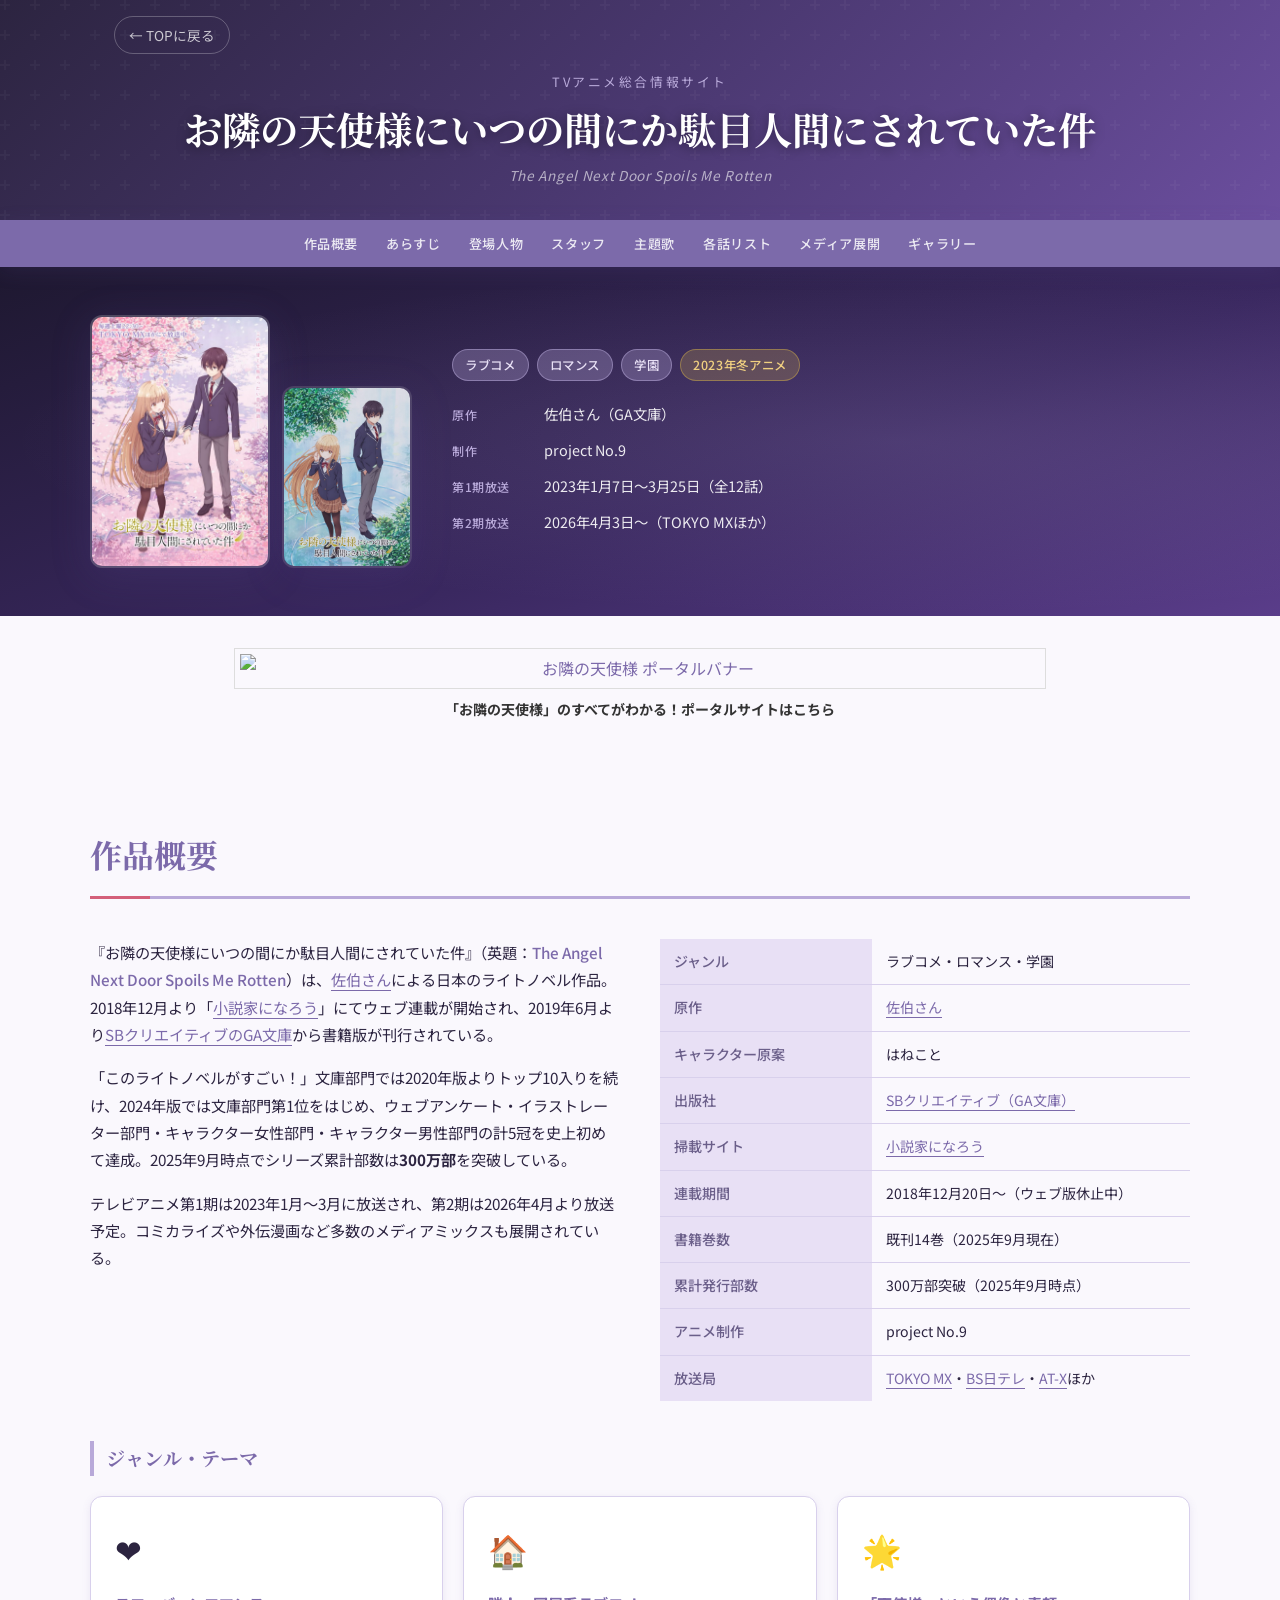
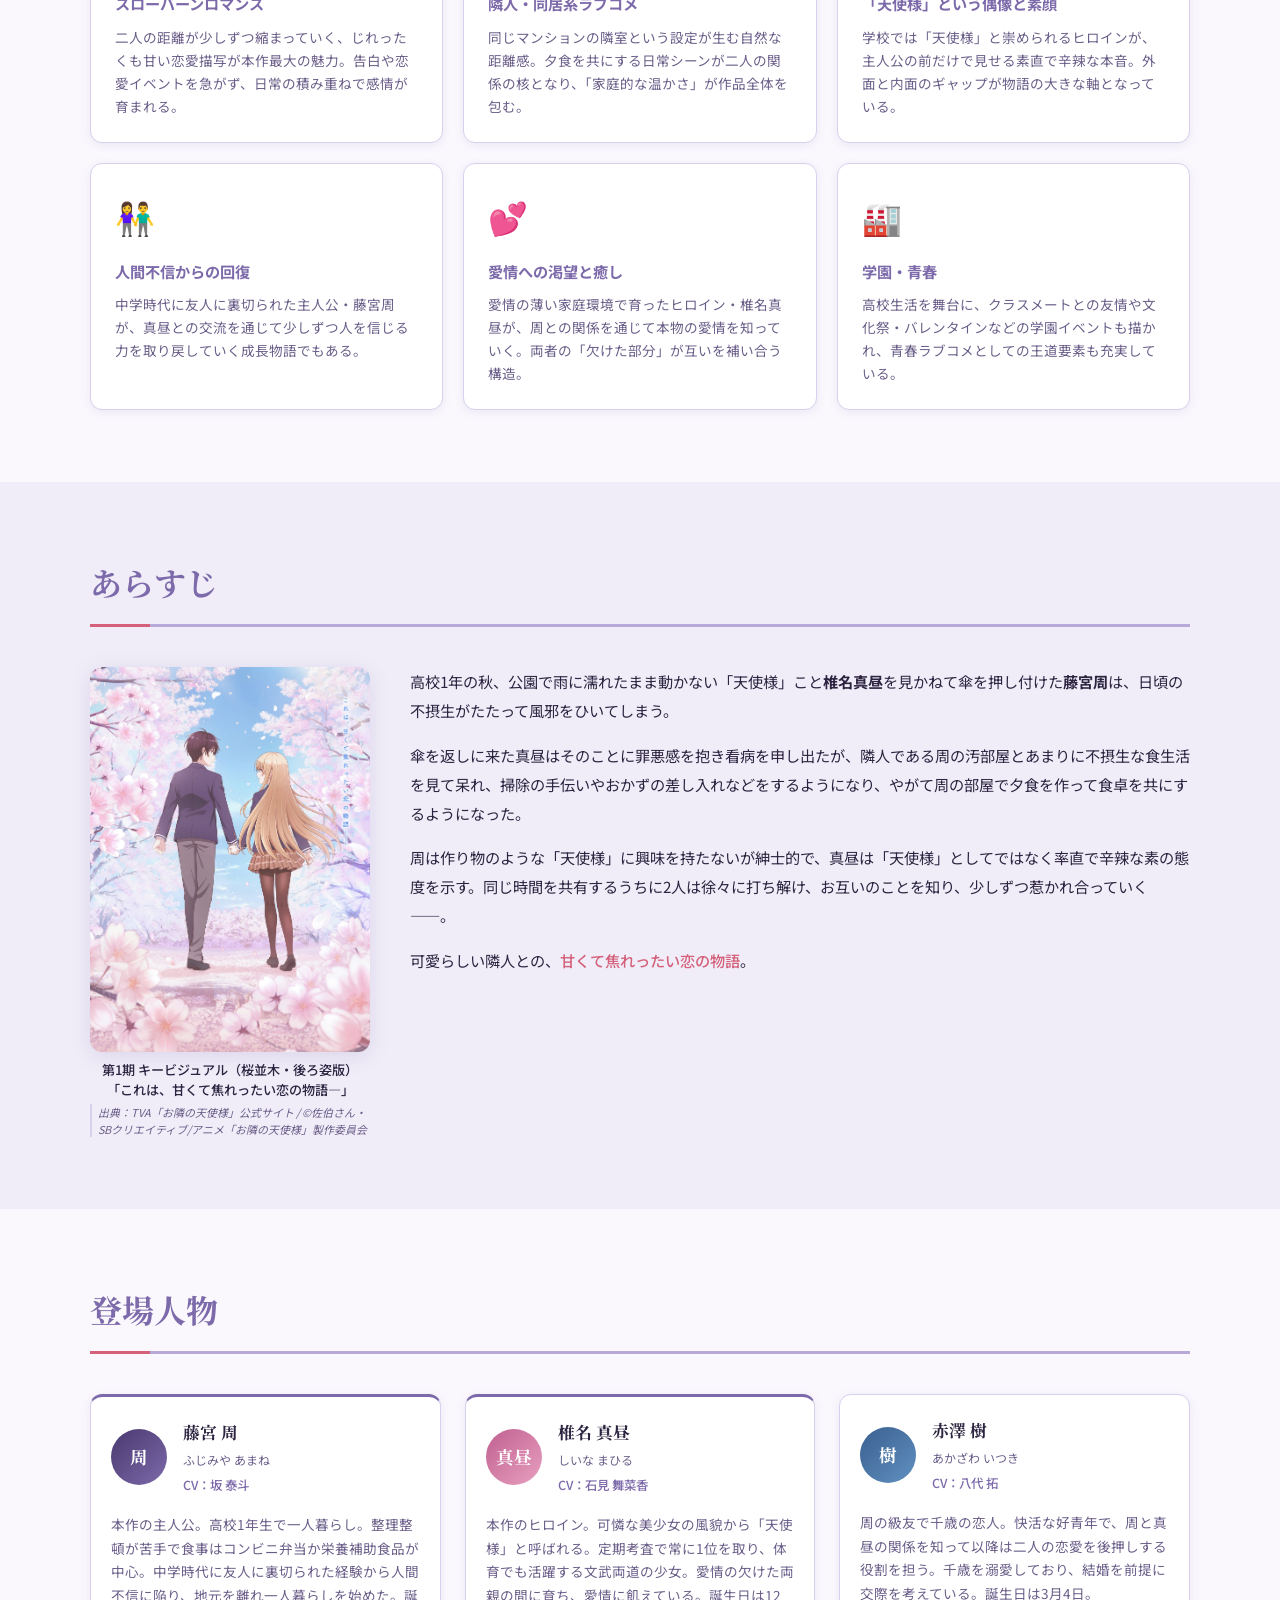
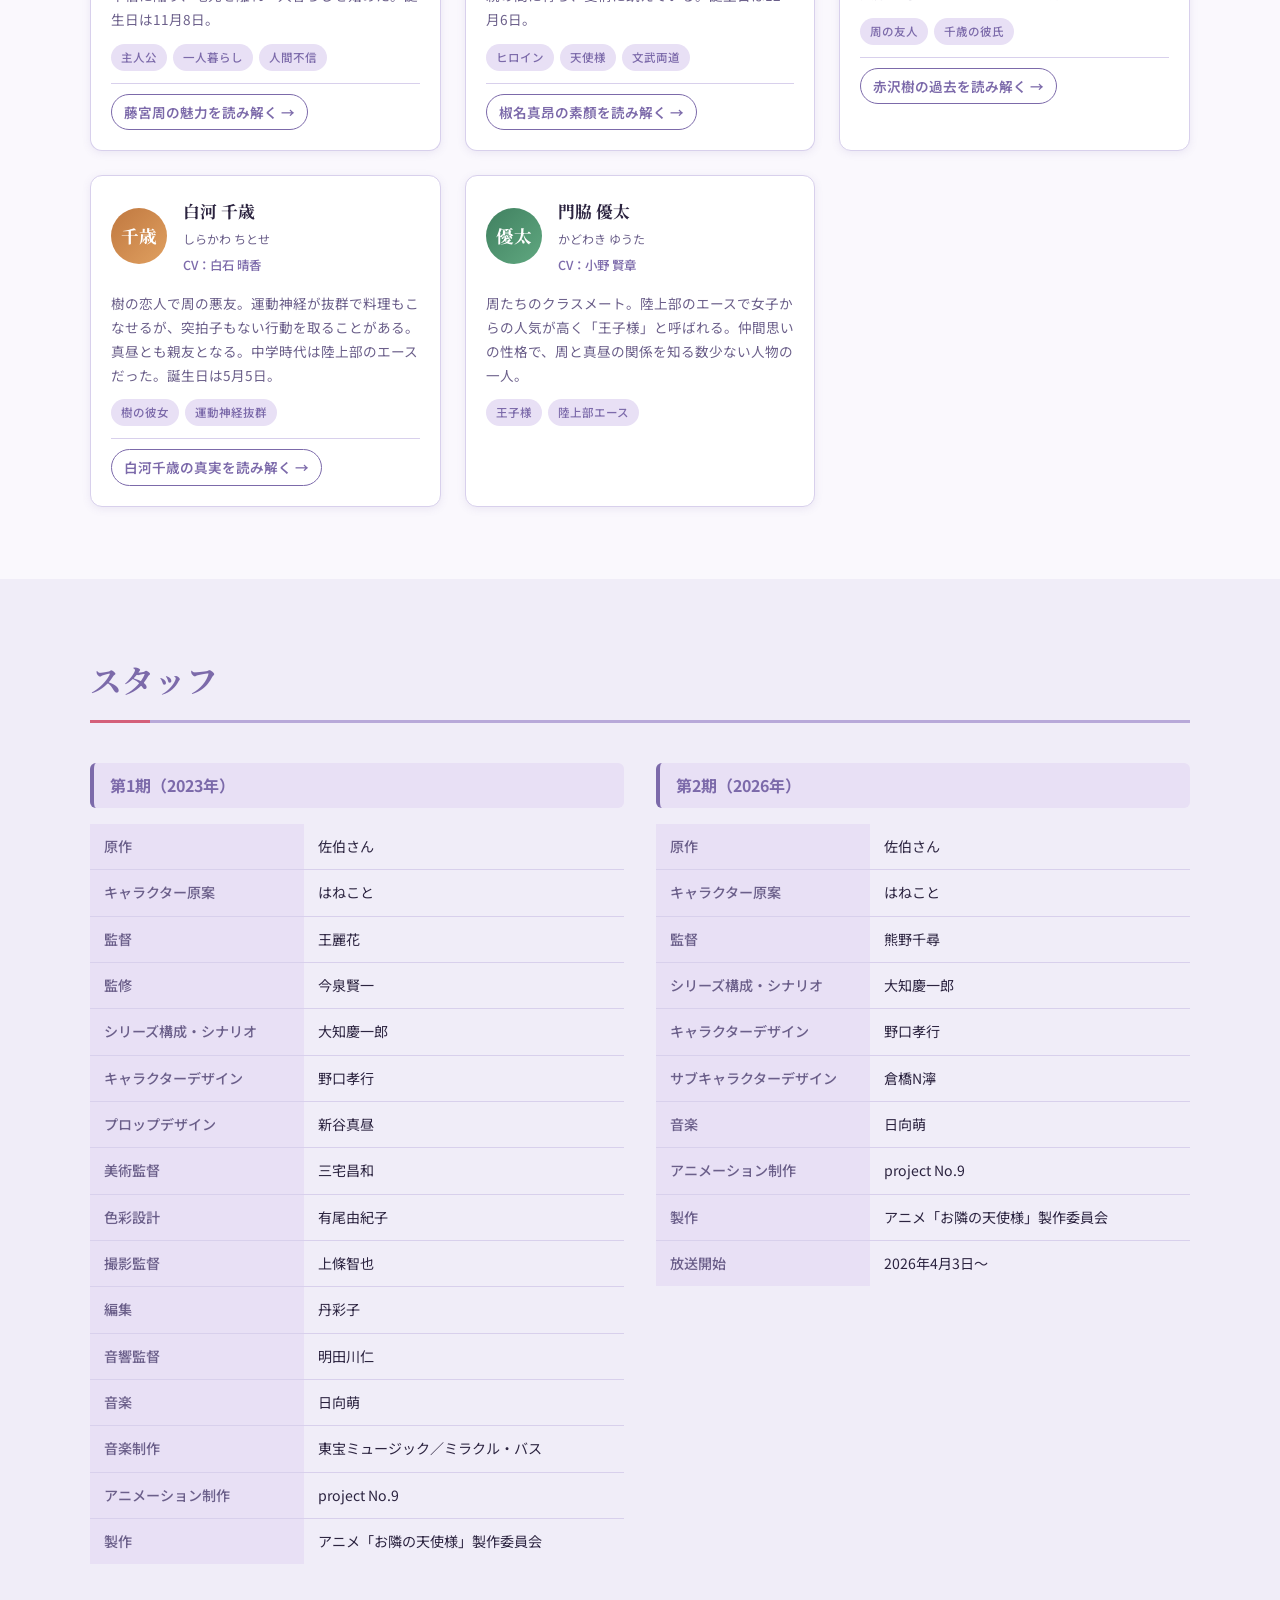
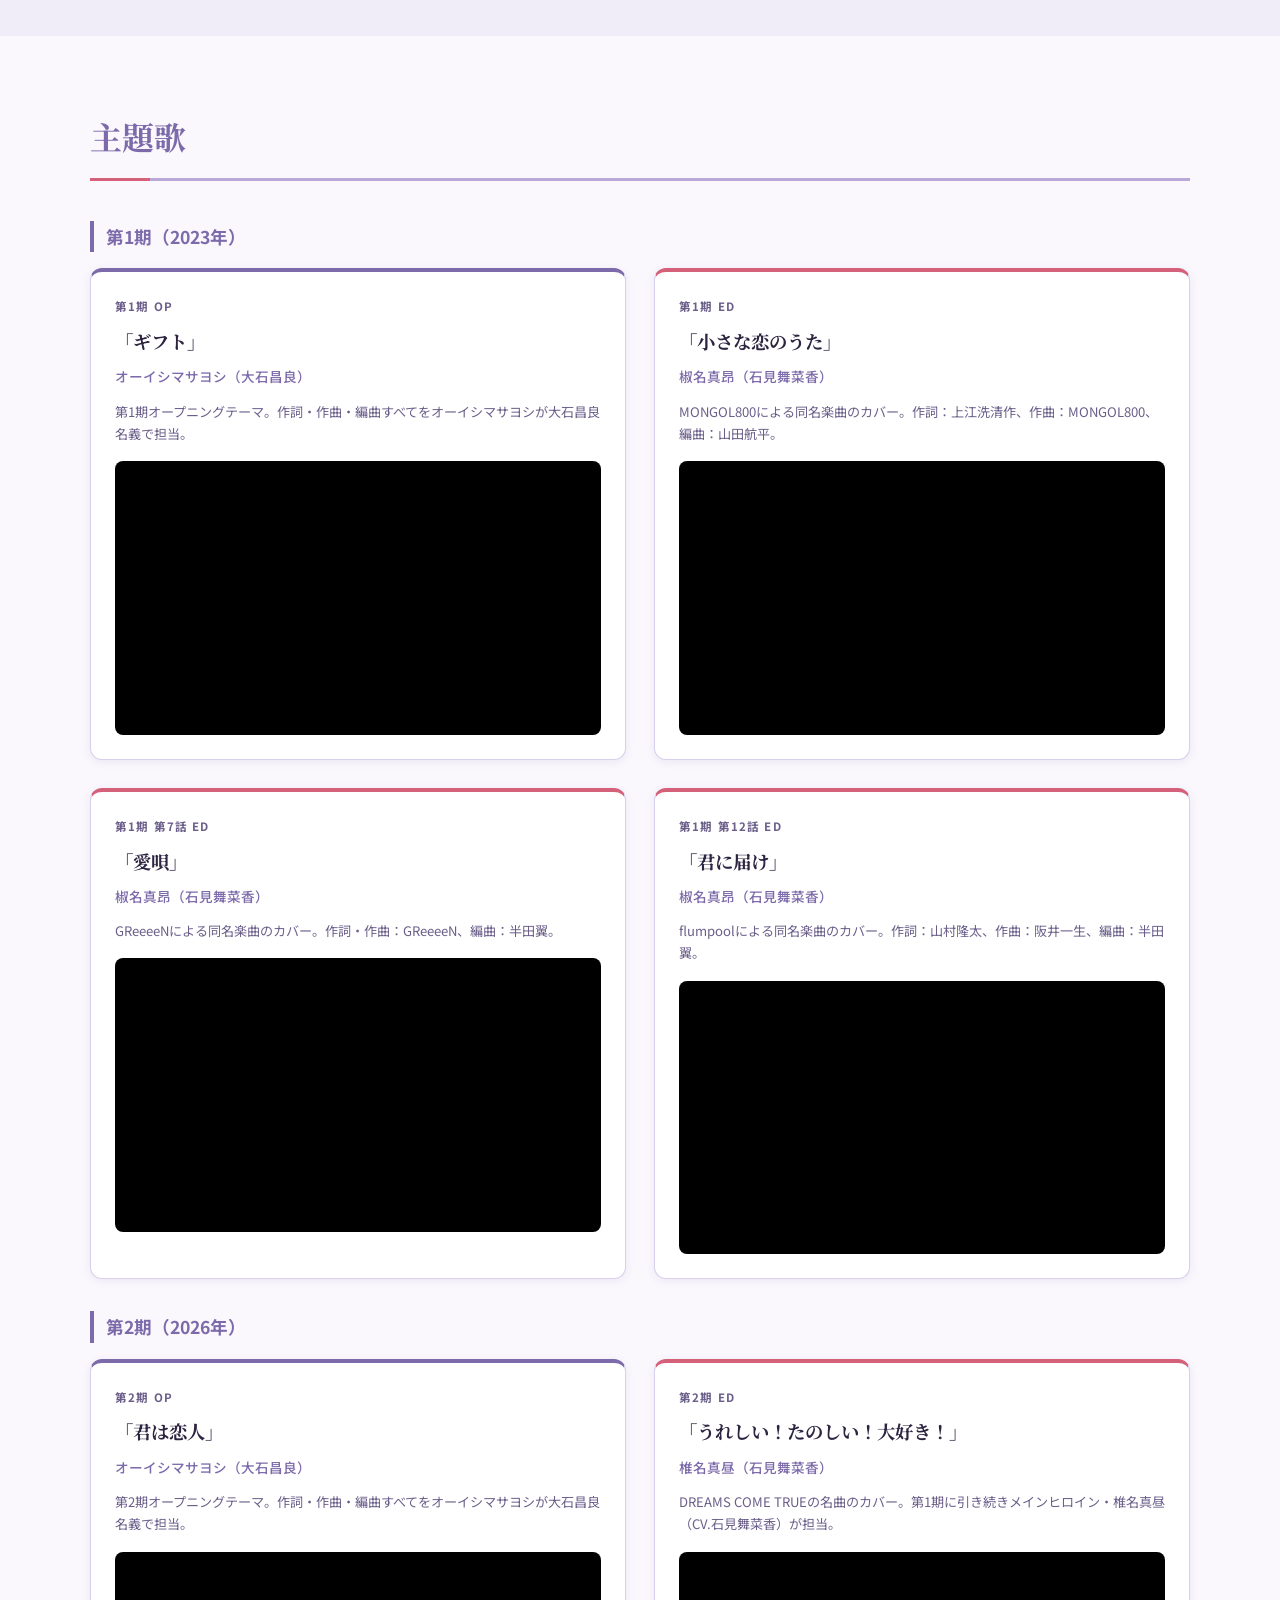
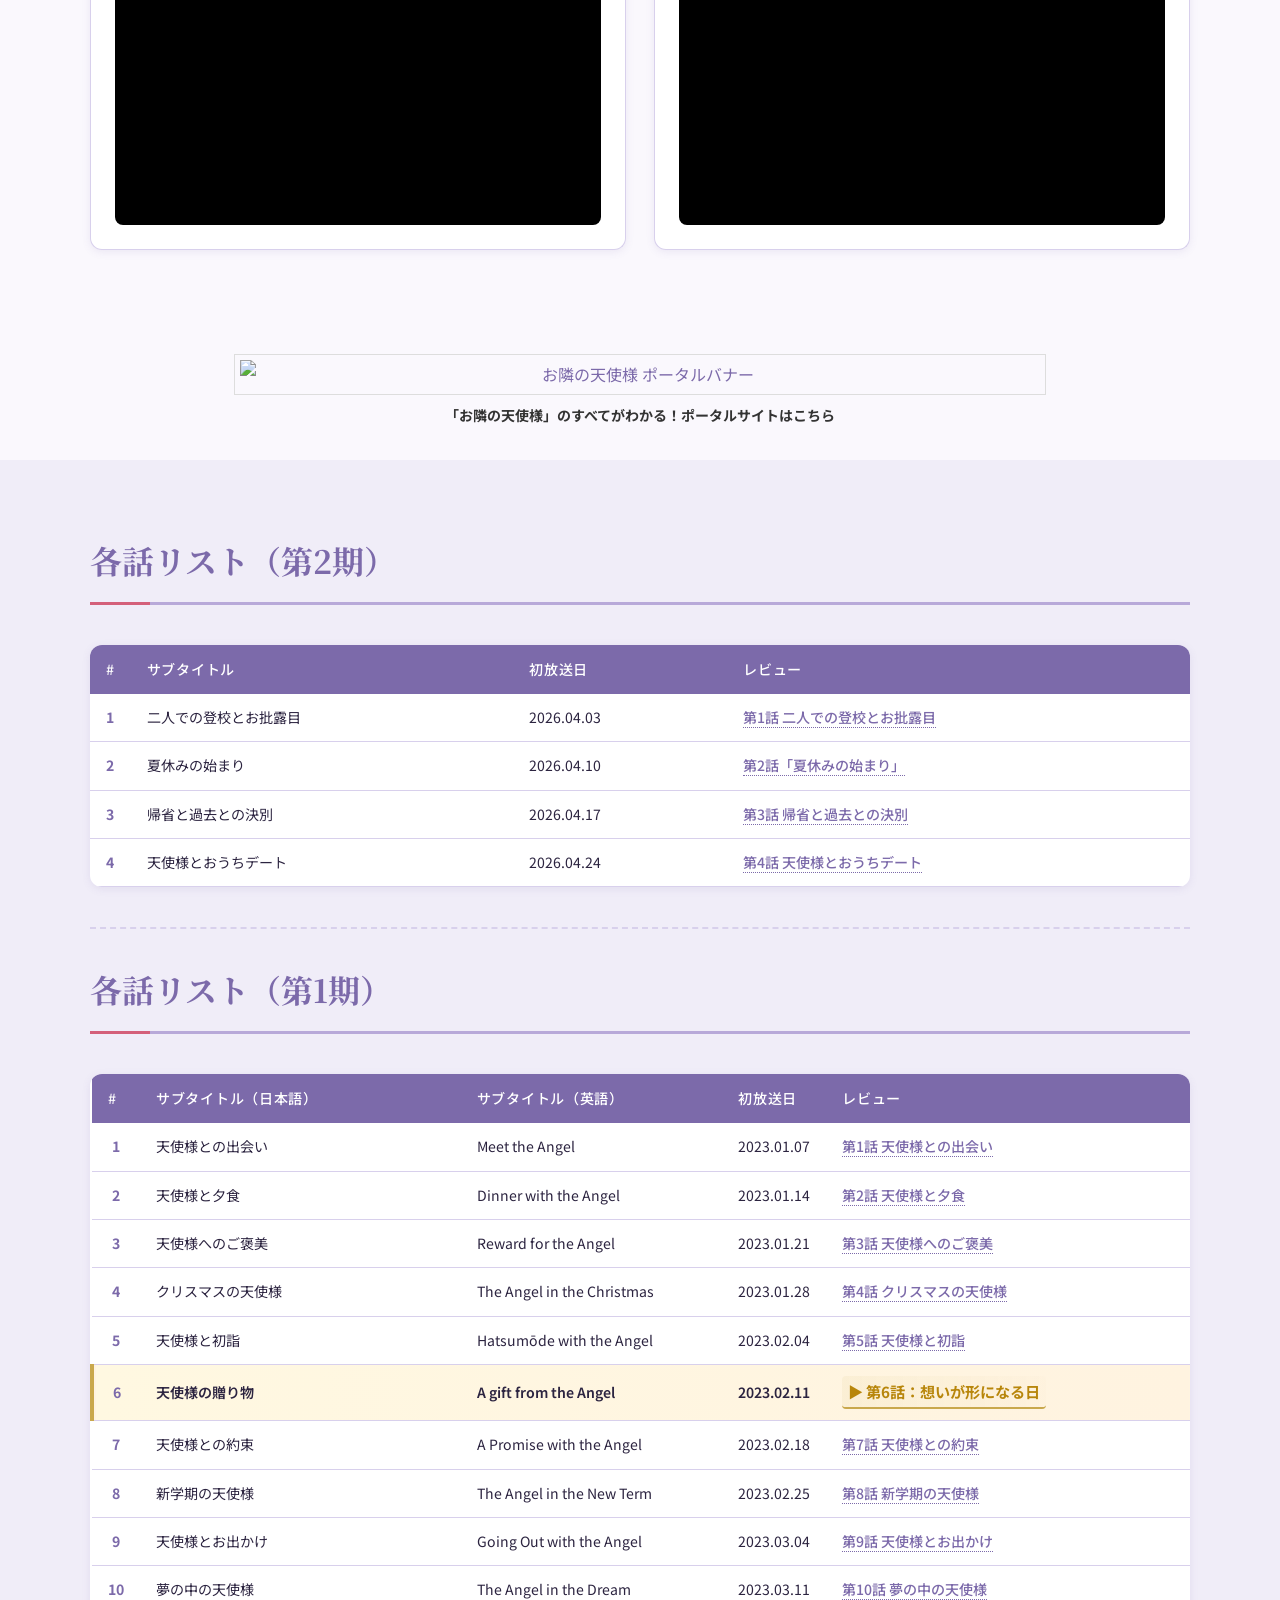
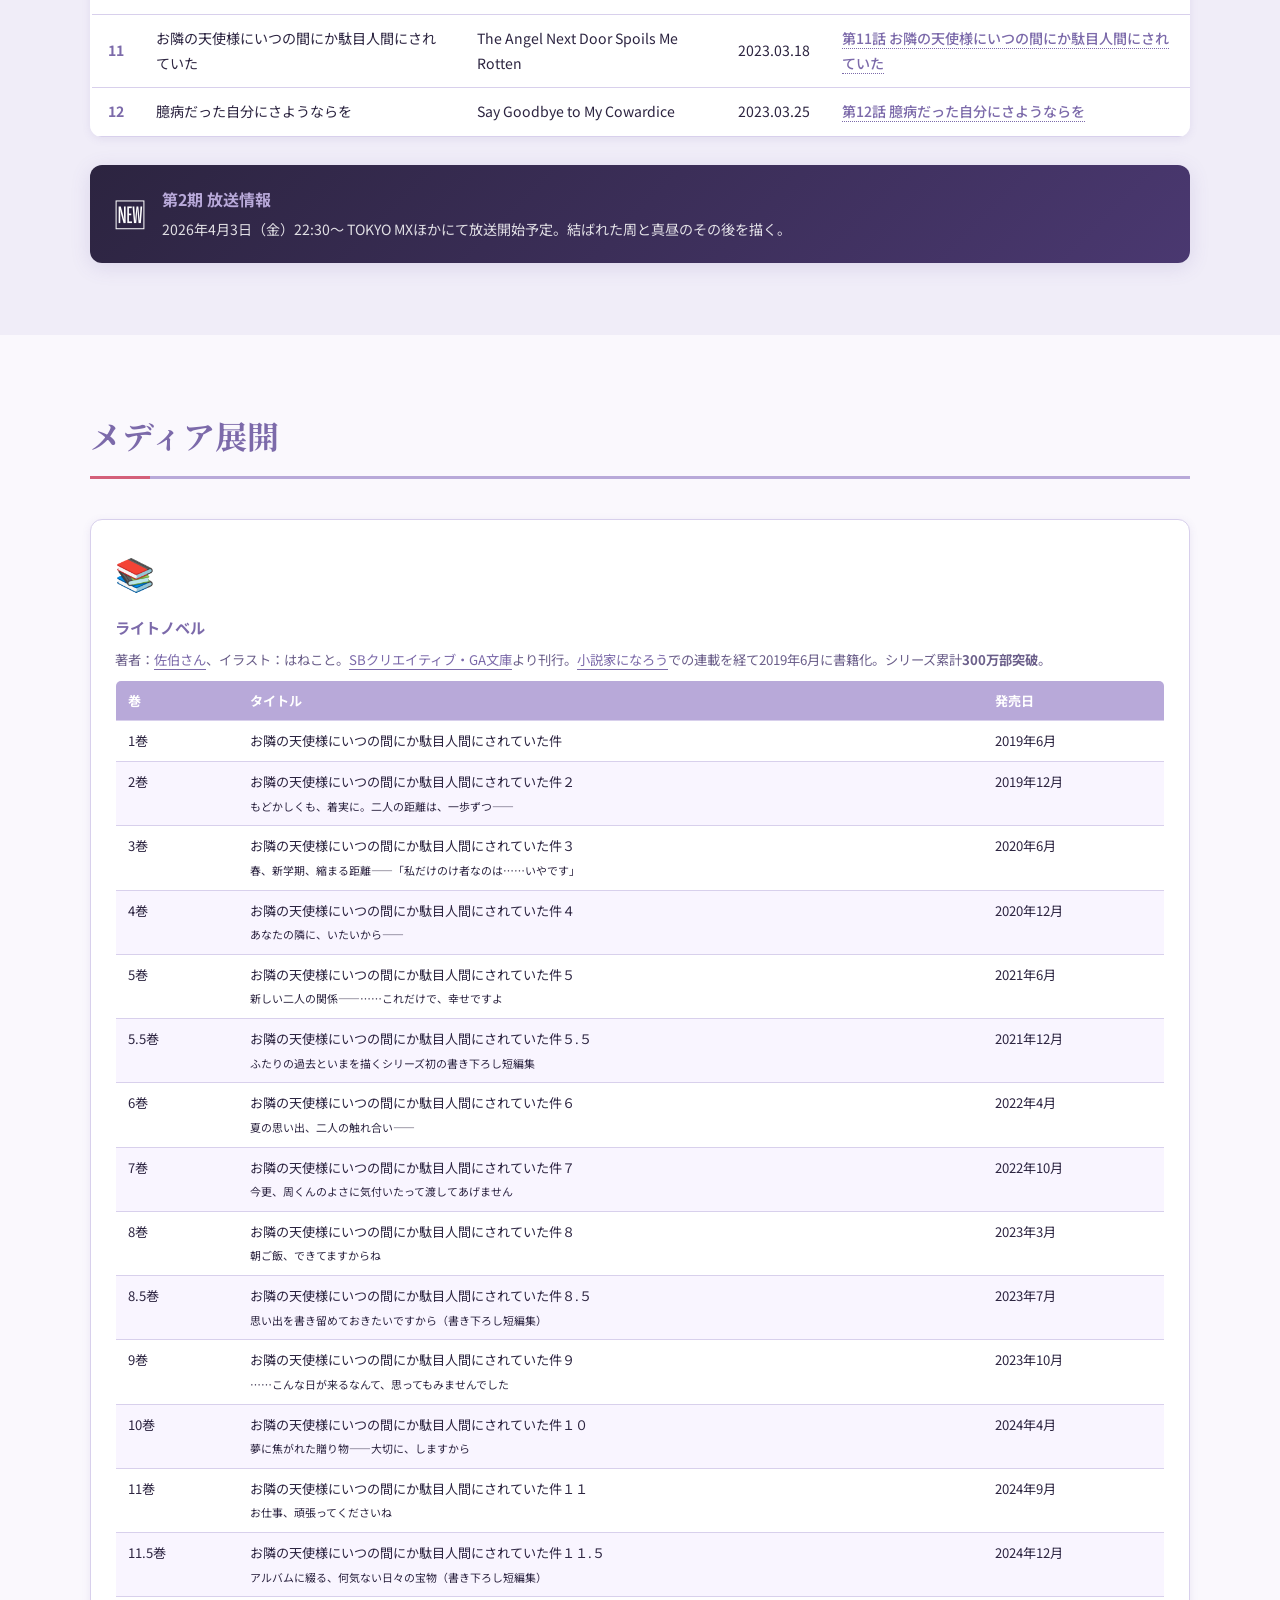
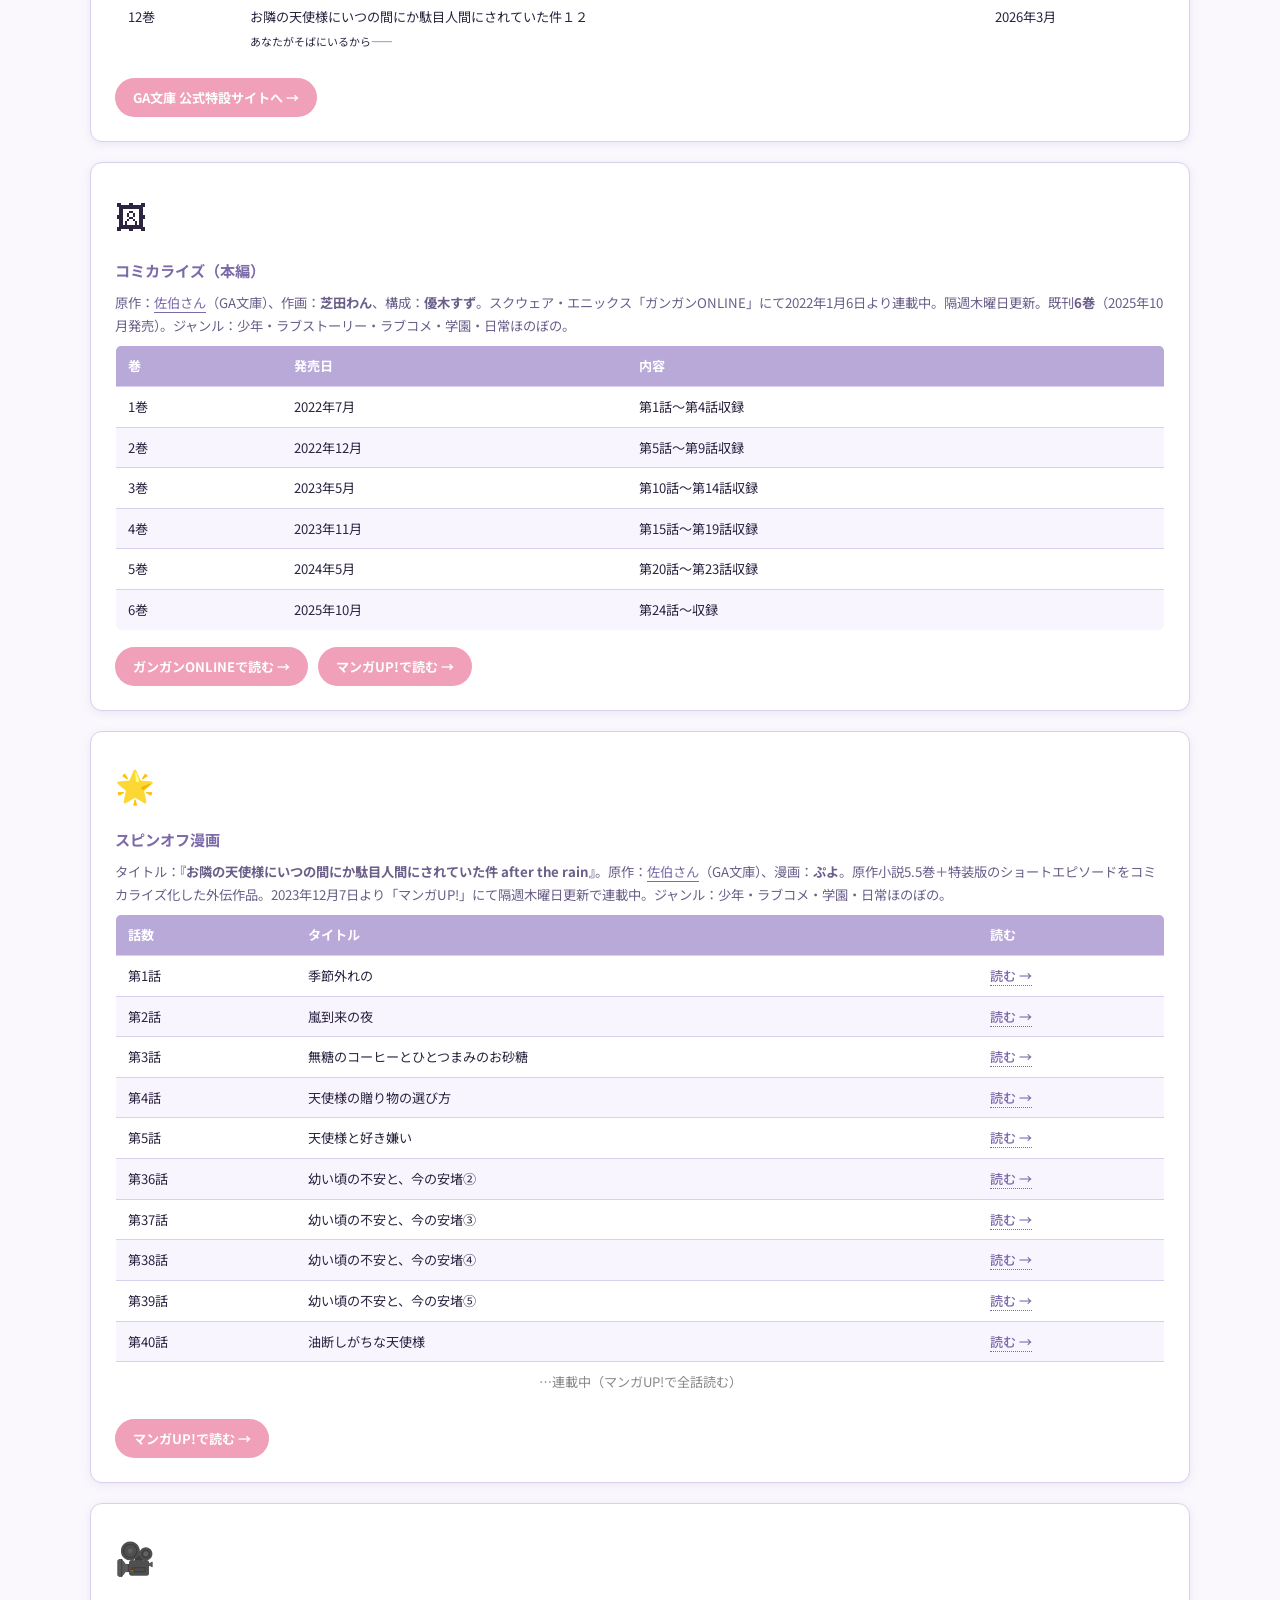
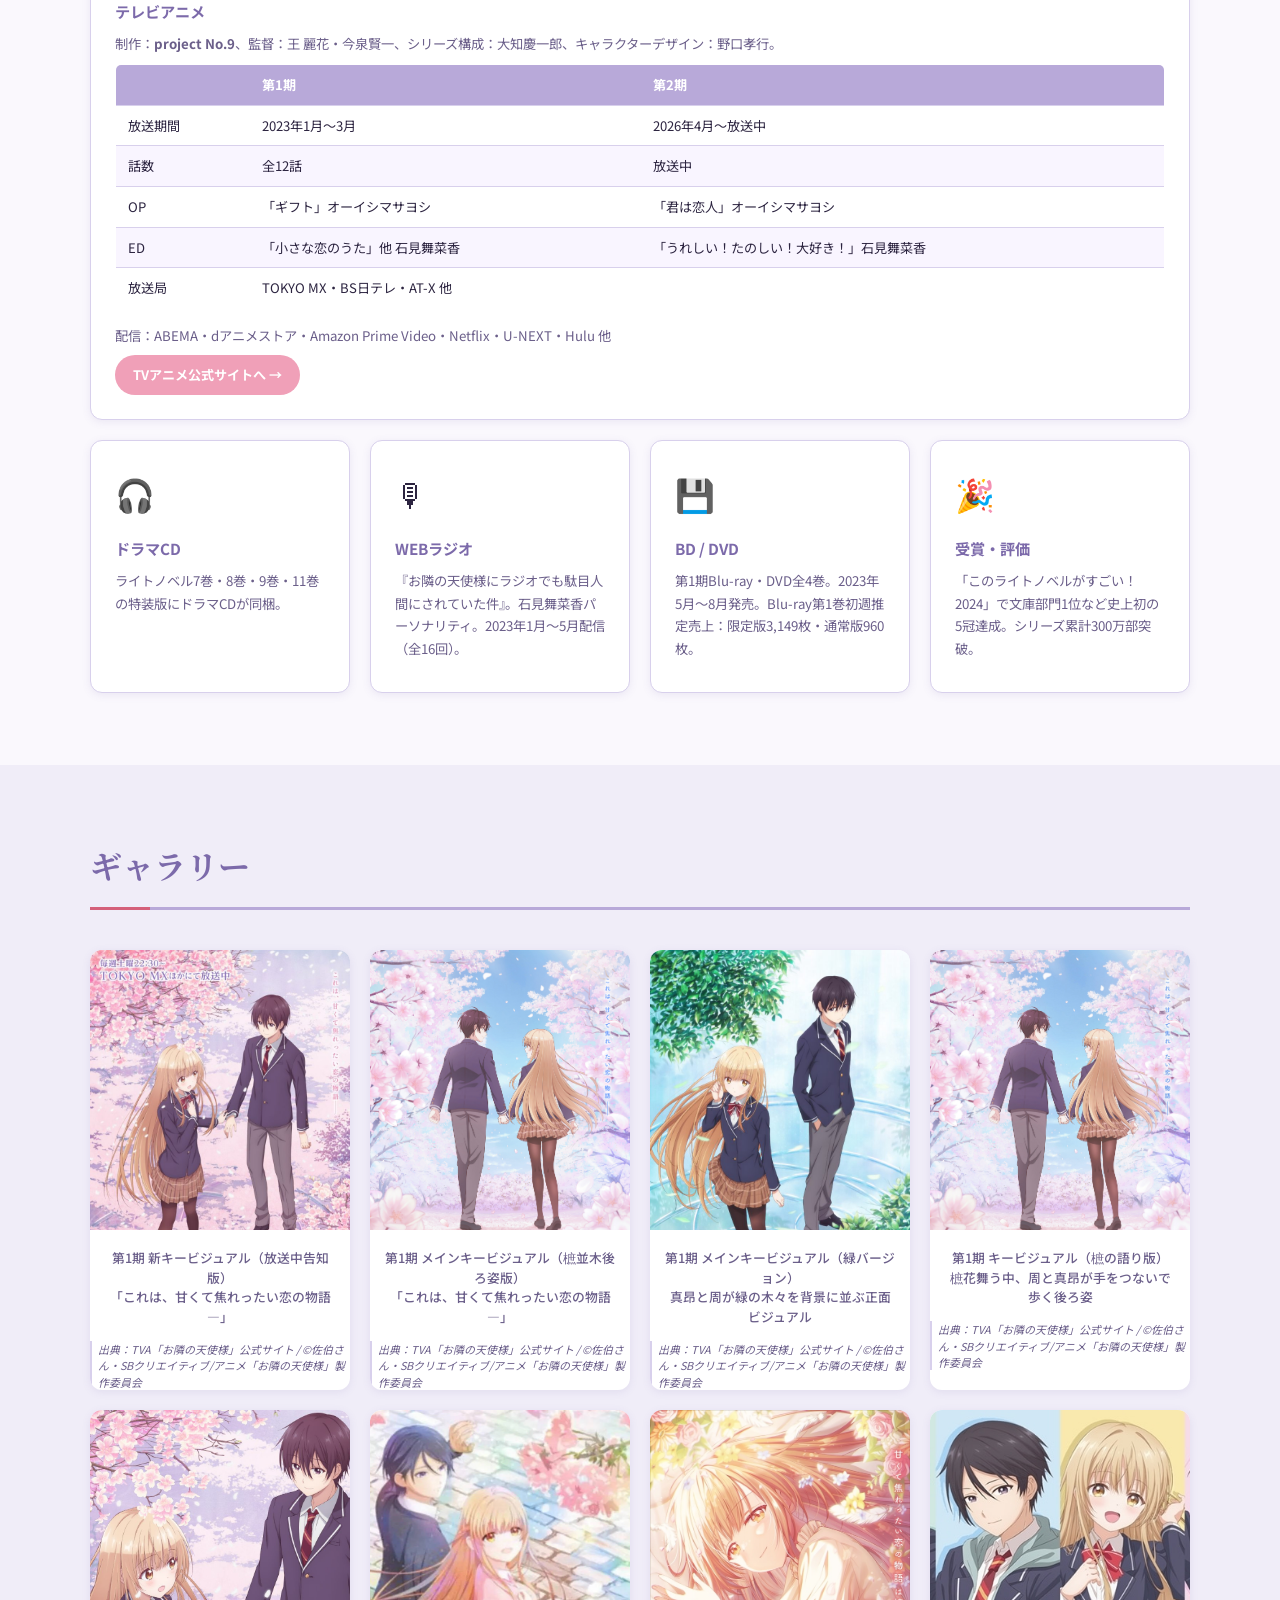
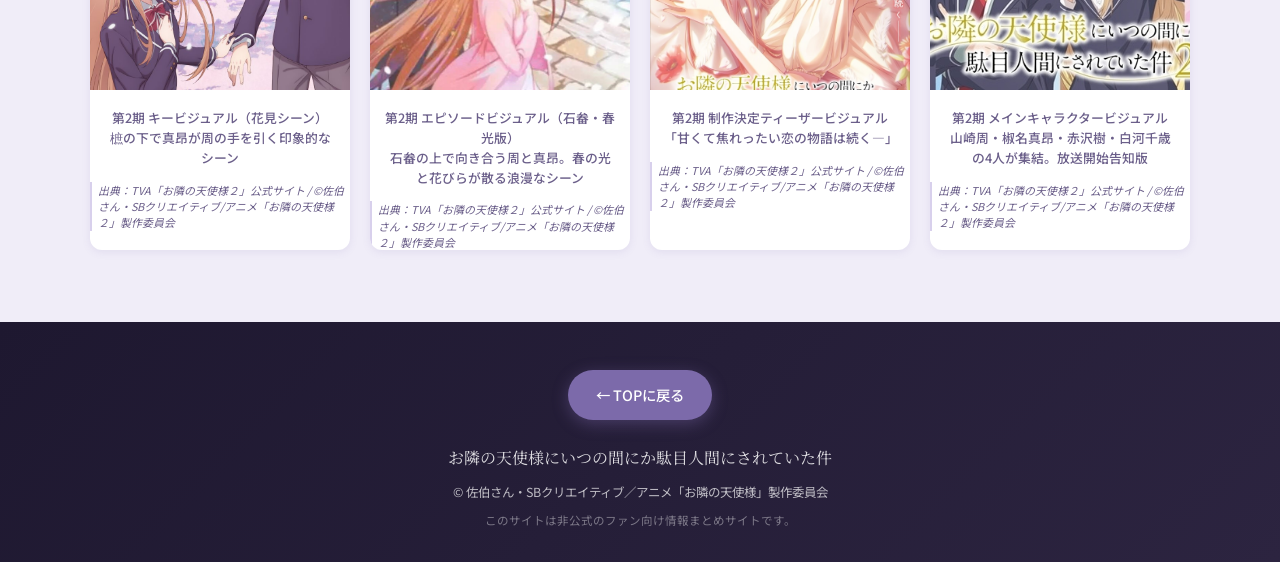
==== commit fdcbd68a: "Add S2 ep3 and ep4 links to episode list" ====
--- a/index.html
+++ b/index.html
@@ -463,6 +463,8 @@
             <tbody>
               <tr><td>1</td><td>二人での登校とお批露目</td><td>2026.04.03</td><td><a href="https://www.anime-station.org/otonari-tenshi-s2-ep1-review/" target="_blank" rel="noopener" class="ep-link">第1話 二人での登校とお批露目</a></td></tr>
               <tr><td>2</td><td>夏休みの始まり</td><td>2026.04.10</td><td><a href="https://www.anime-station.org/angel-next-door-s2-ep2-review/" target="_blank" rel="noopener" class="ep-link">第2話「夏休みの始まり」</a></td></tr>
+              <tr><td>3</td><td>帰省と過去との決別</td><td>2026.04.17</td><td><a href="https://www.anime-station.org/otonari-s2-ep3-anger/" target="_blank" rel="noopener" class="ep-link">第3話 帰省と過去との決別</a></td></tr>
+              <tr><td>4</td><td>天使様とおうちデート</td><td>2026.04.24</td><td><a href="https://www.anime-station.org/otonari-tenshi-ep4-analysis/" target="_blank" rel="noopener" class="ep-link">第4話 天使様とおうちデート</a></td></tr>
             </tbody>
           </table>
         </div>
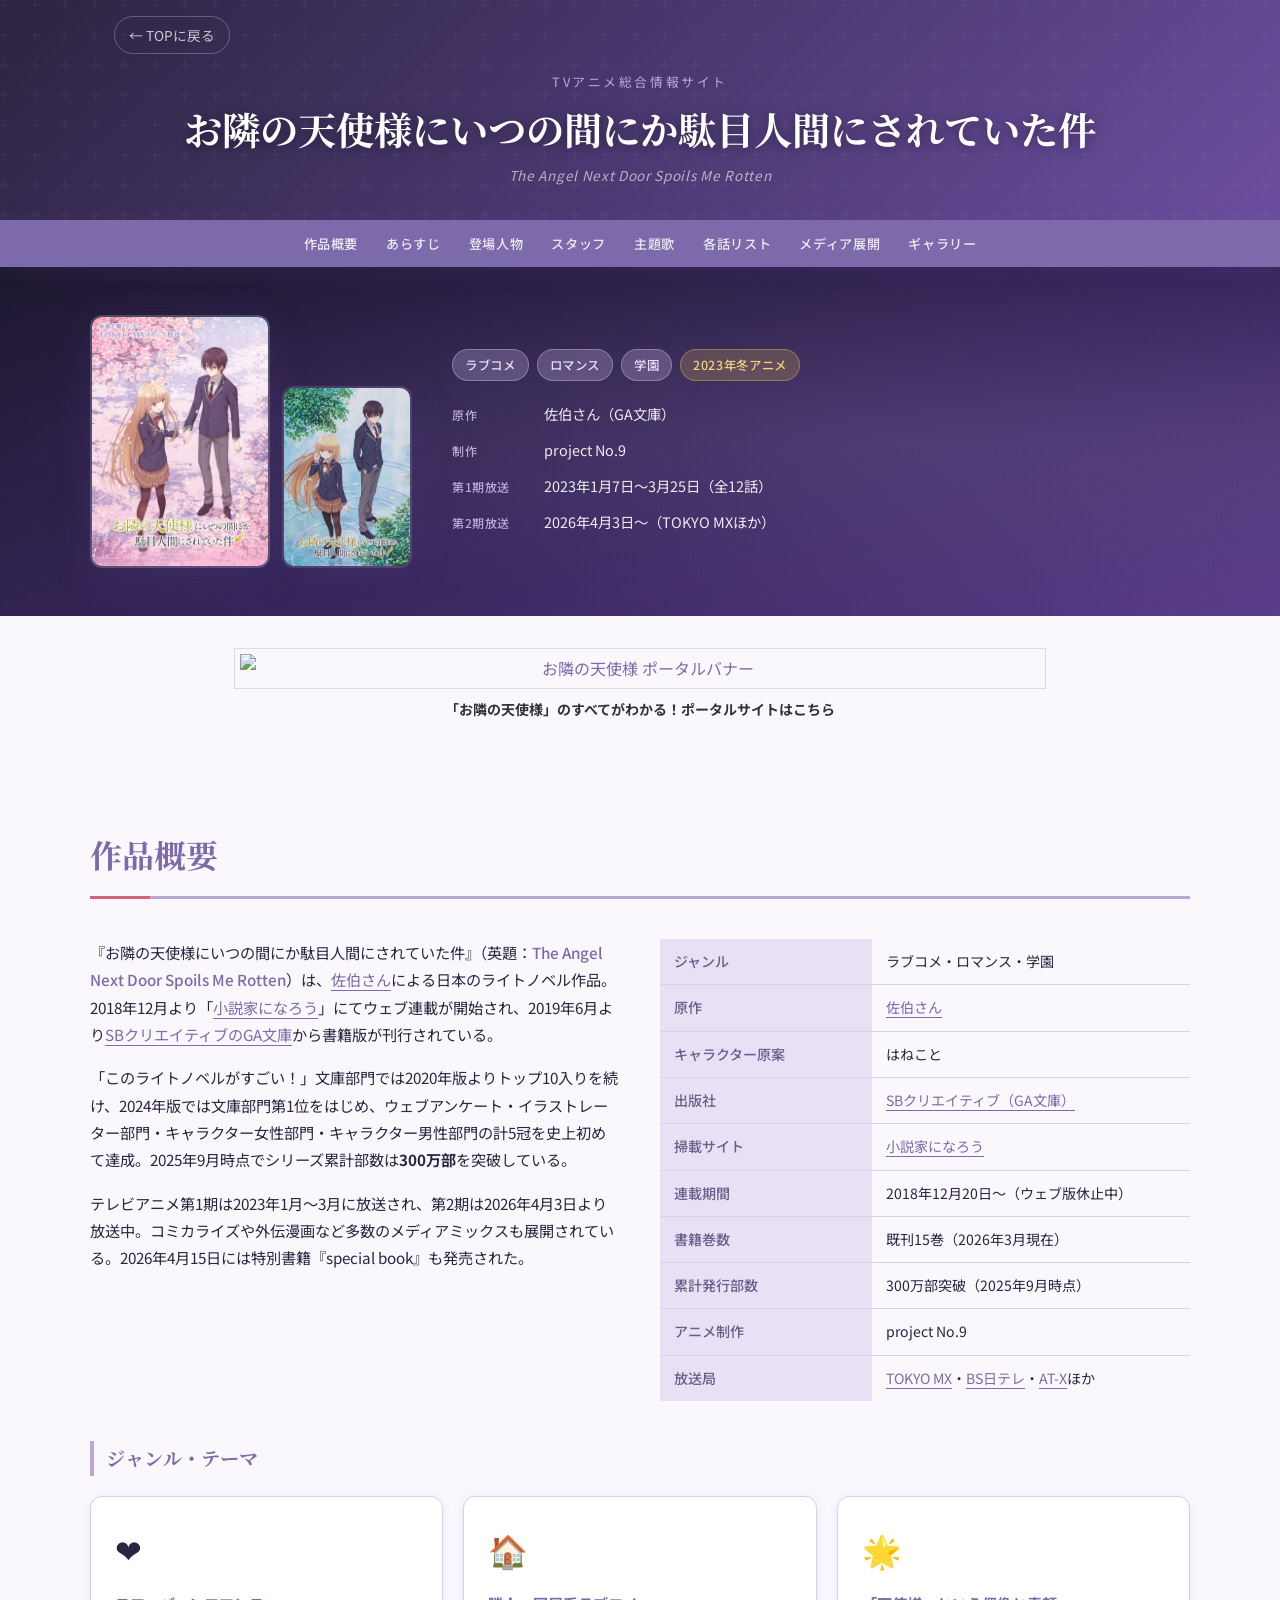
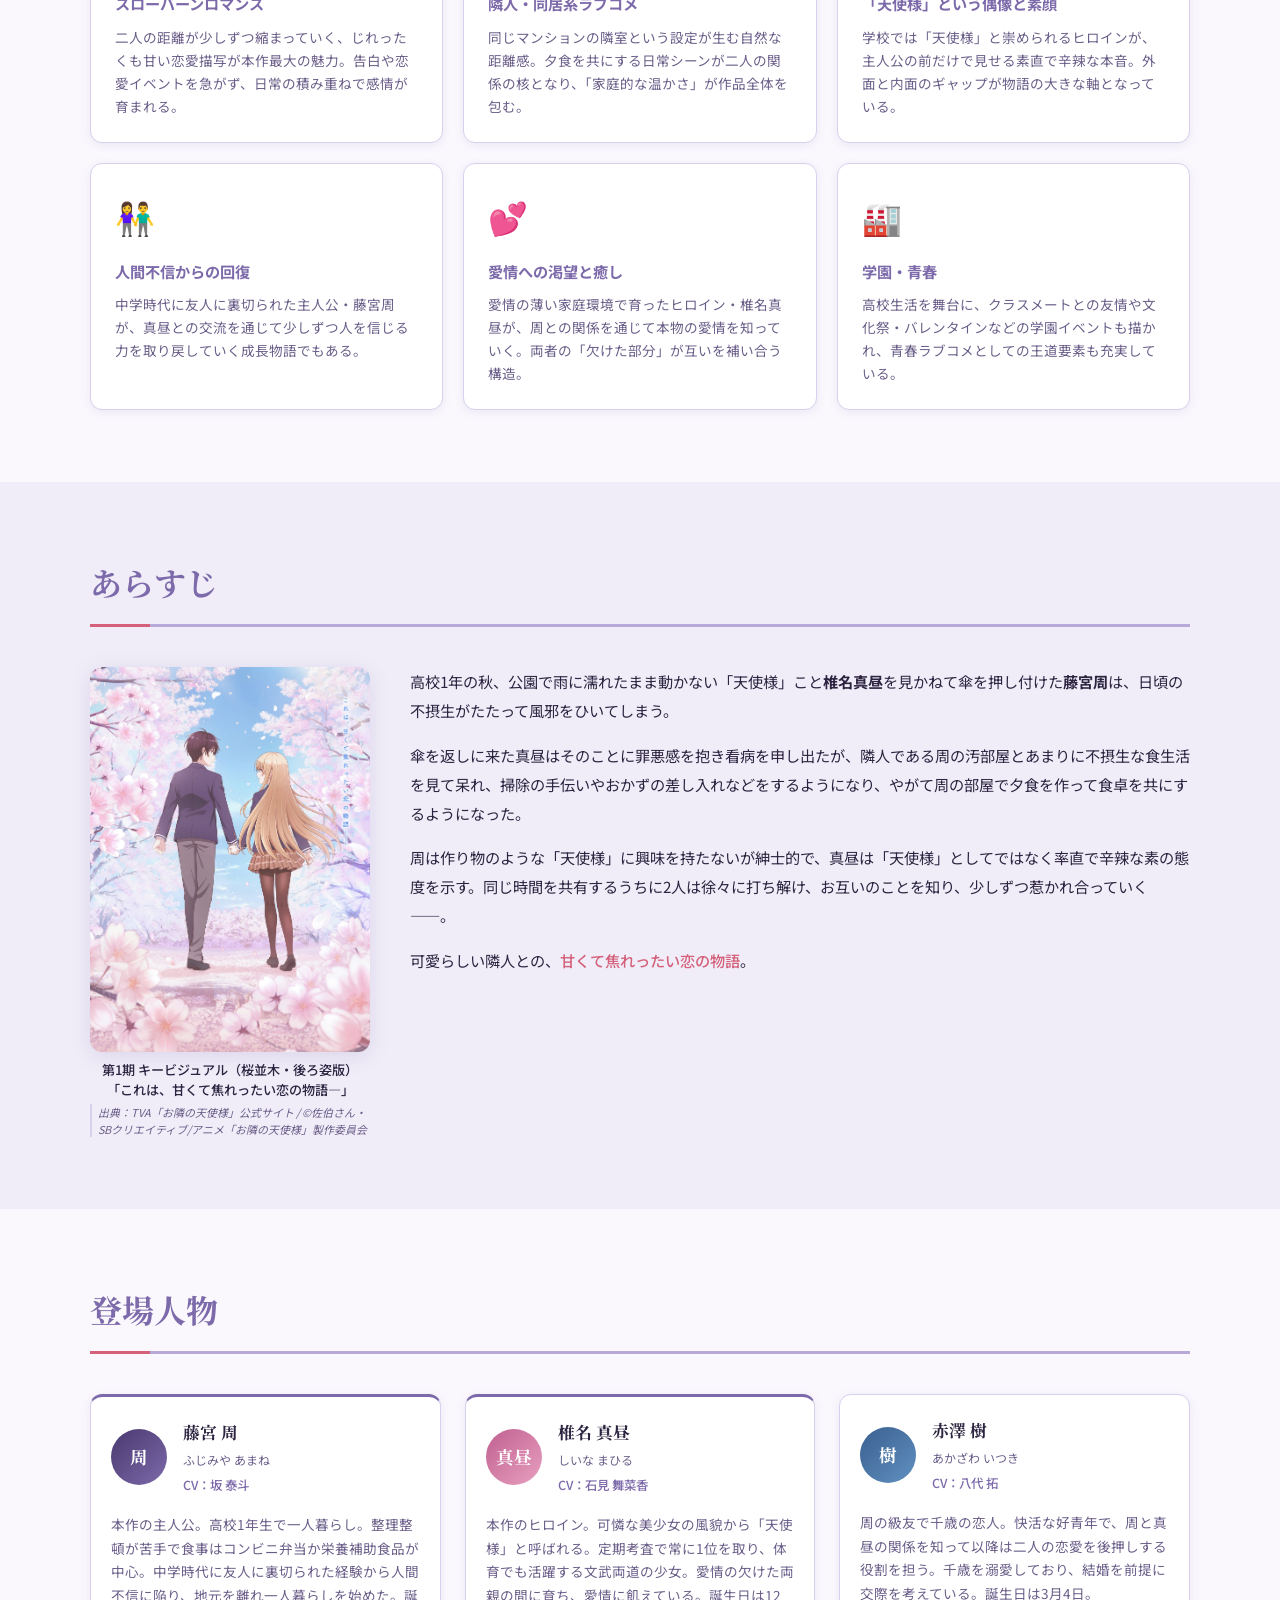
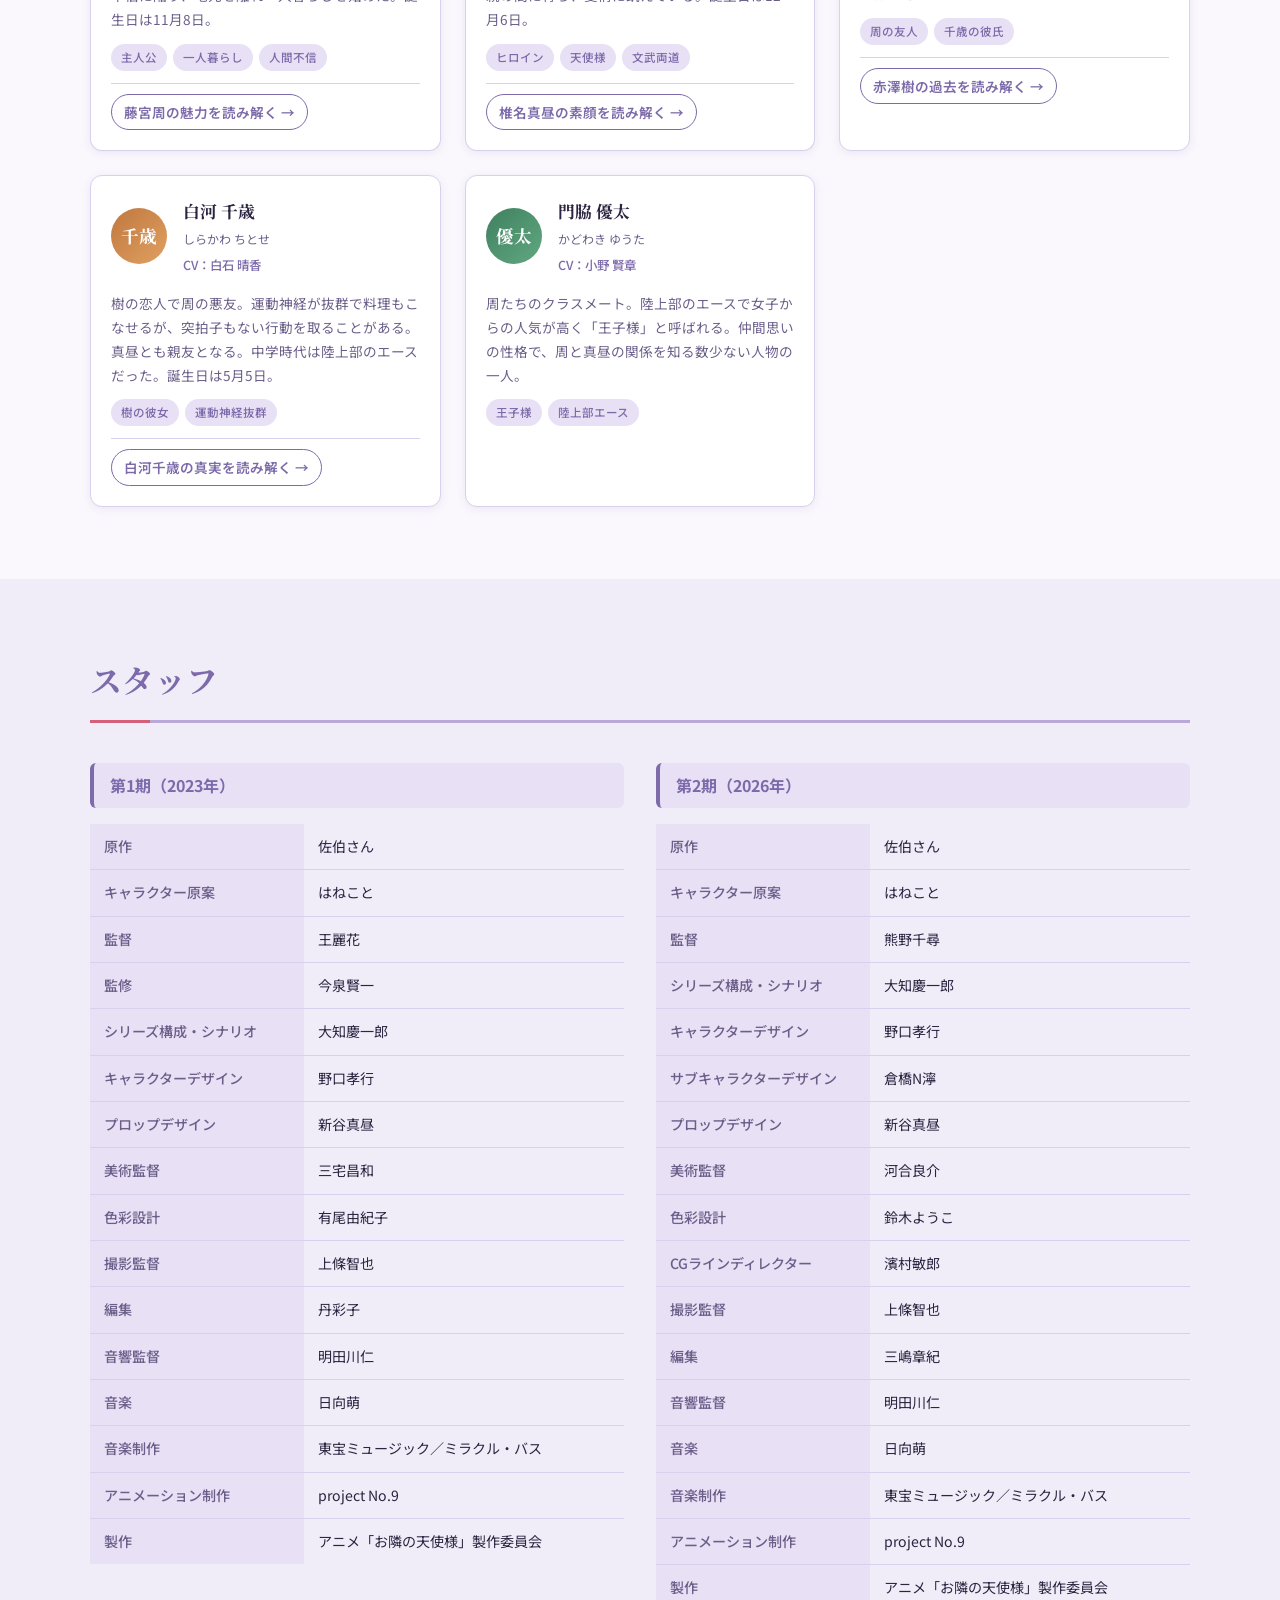
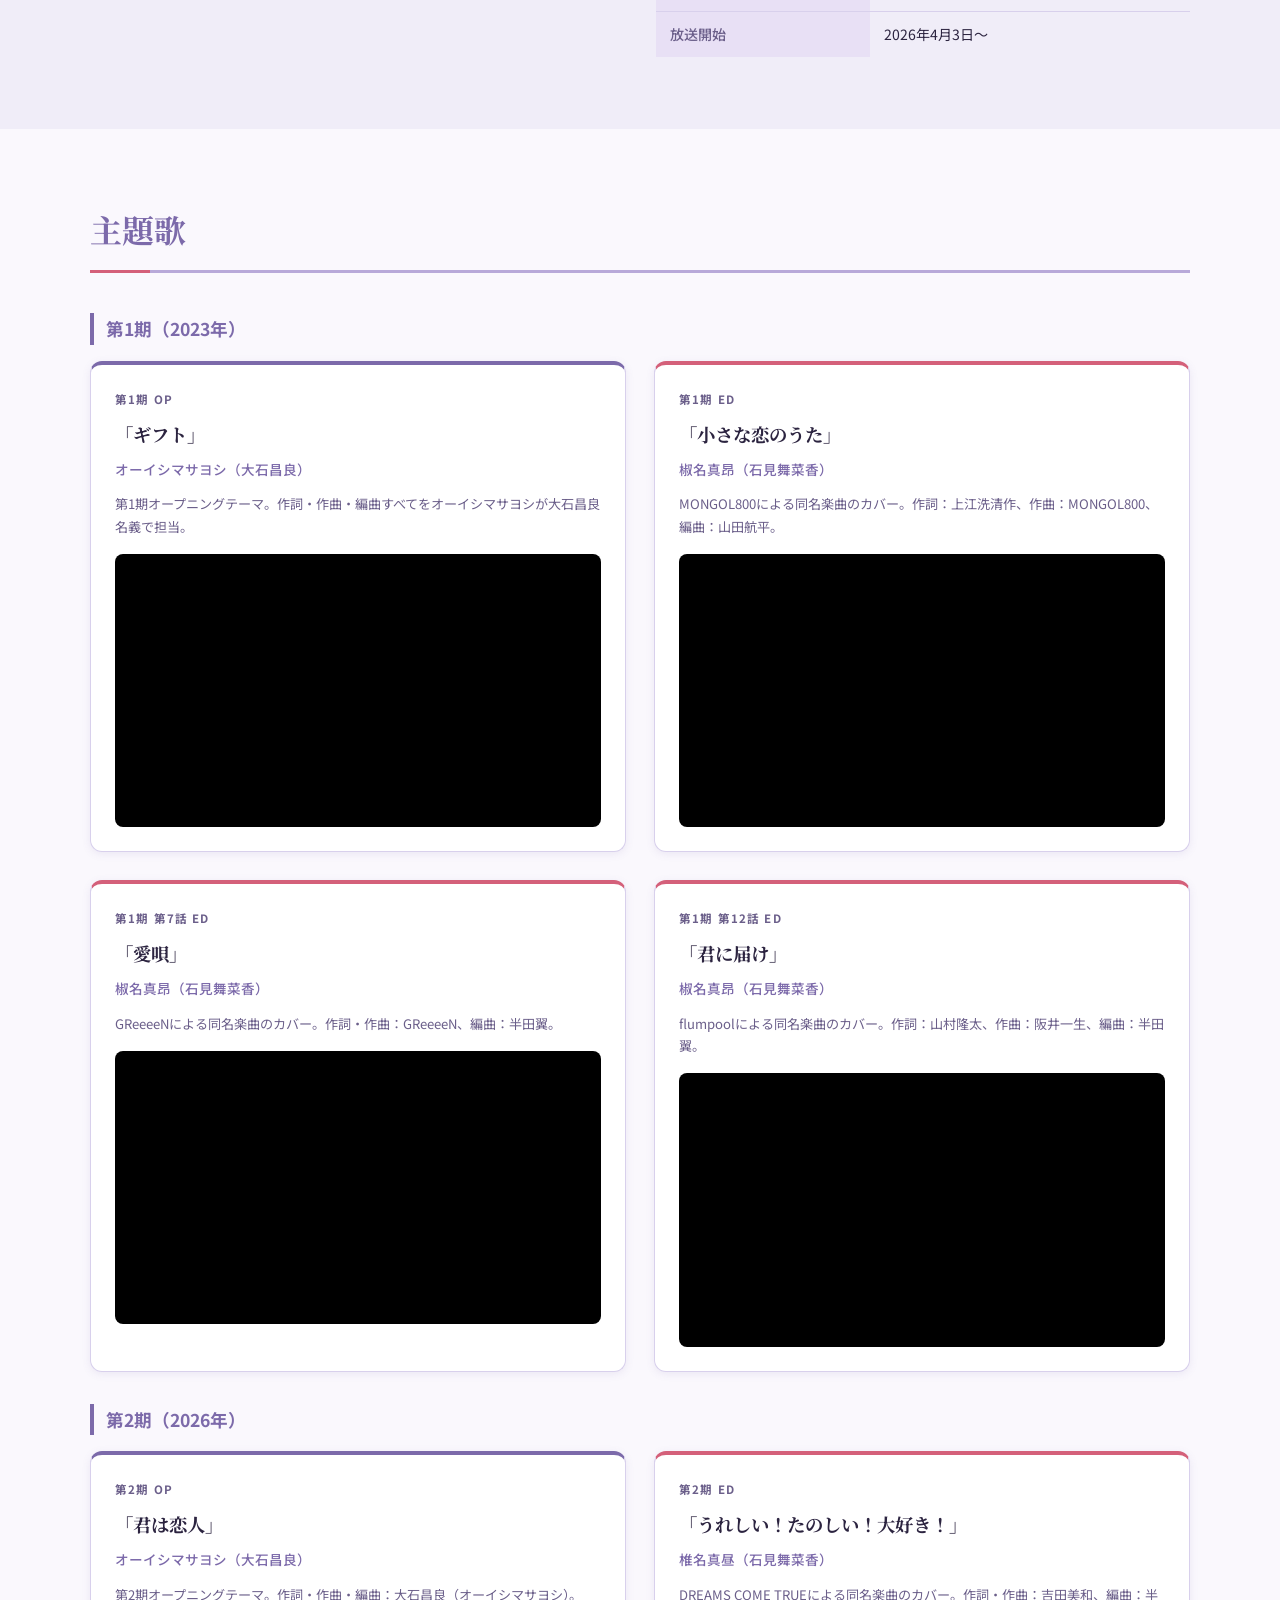
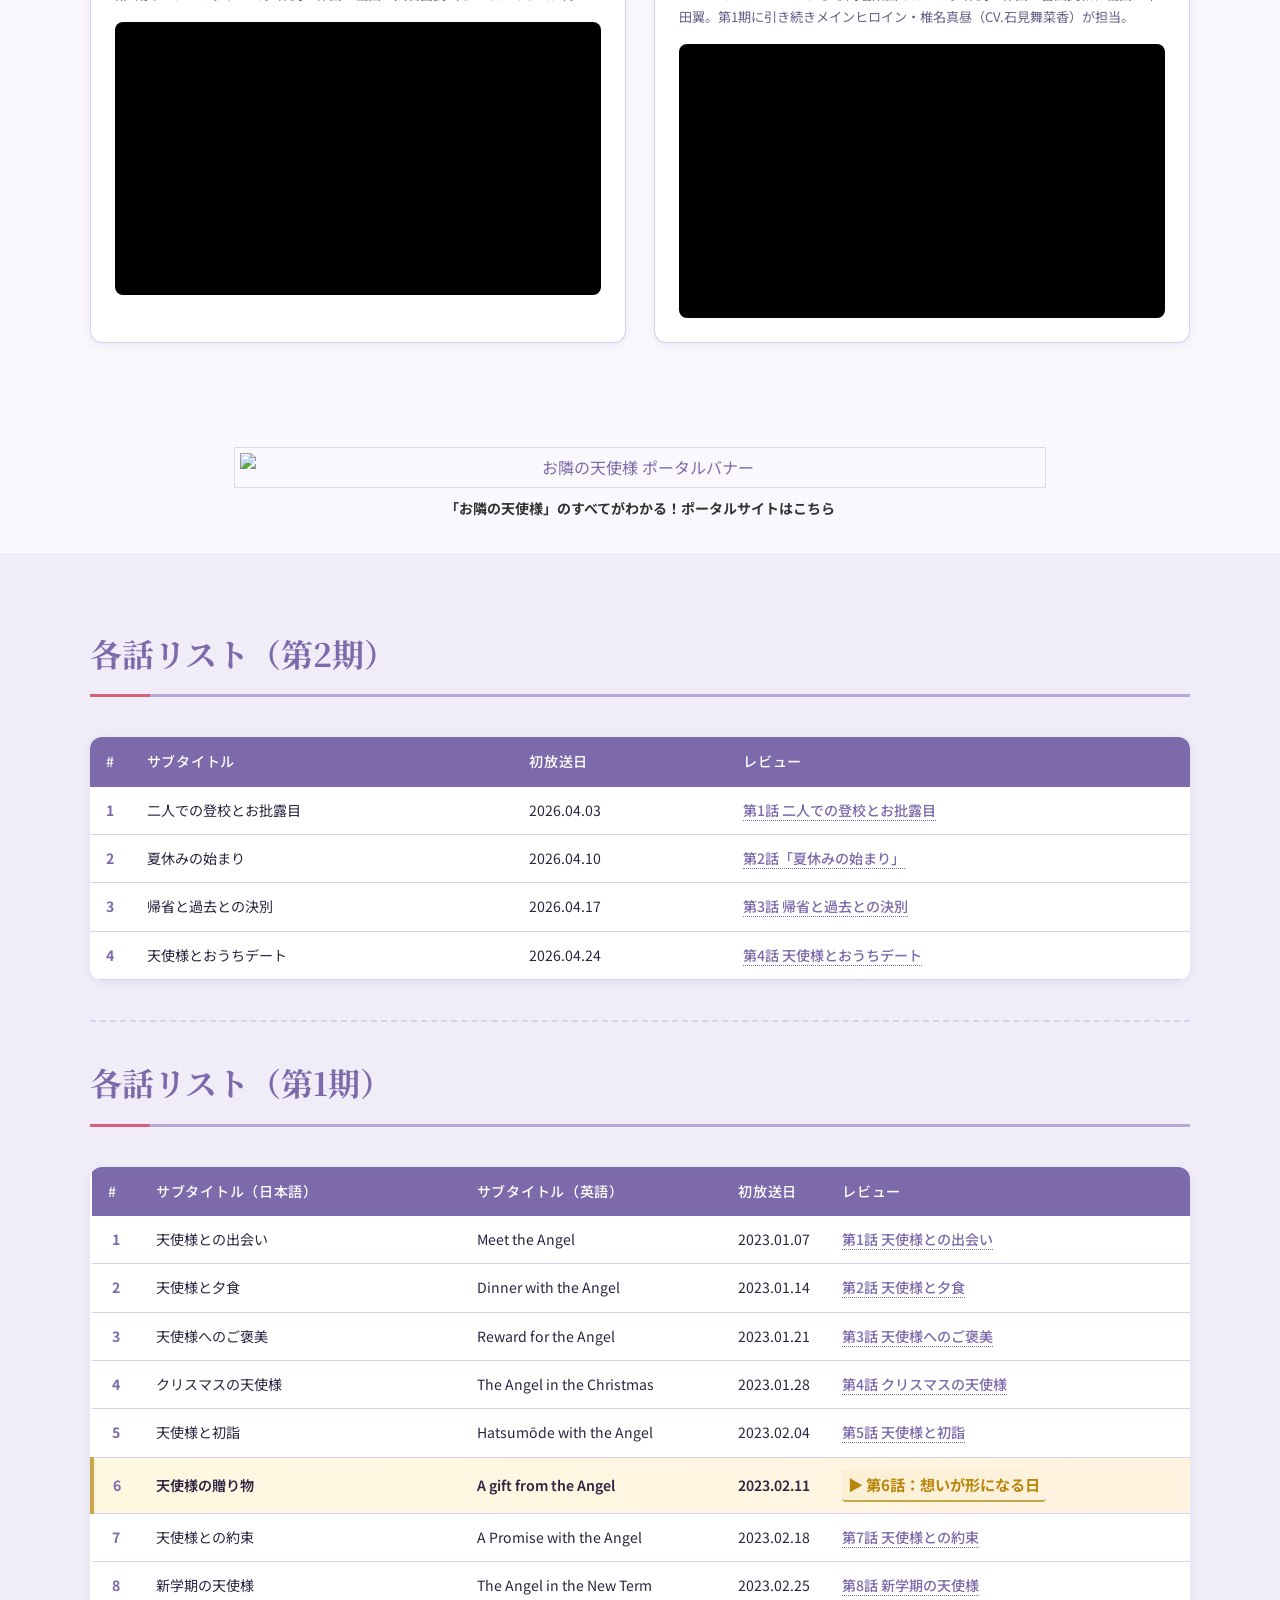
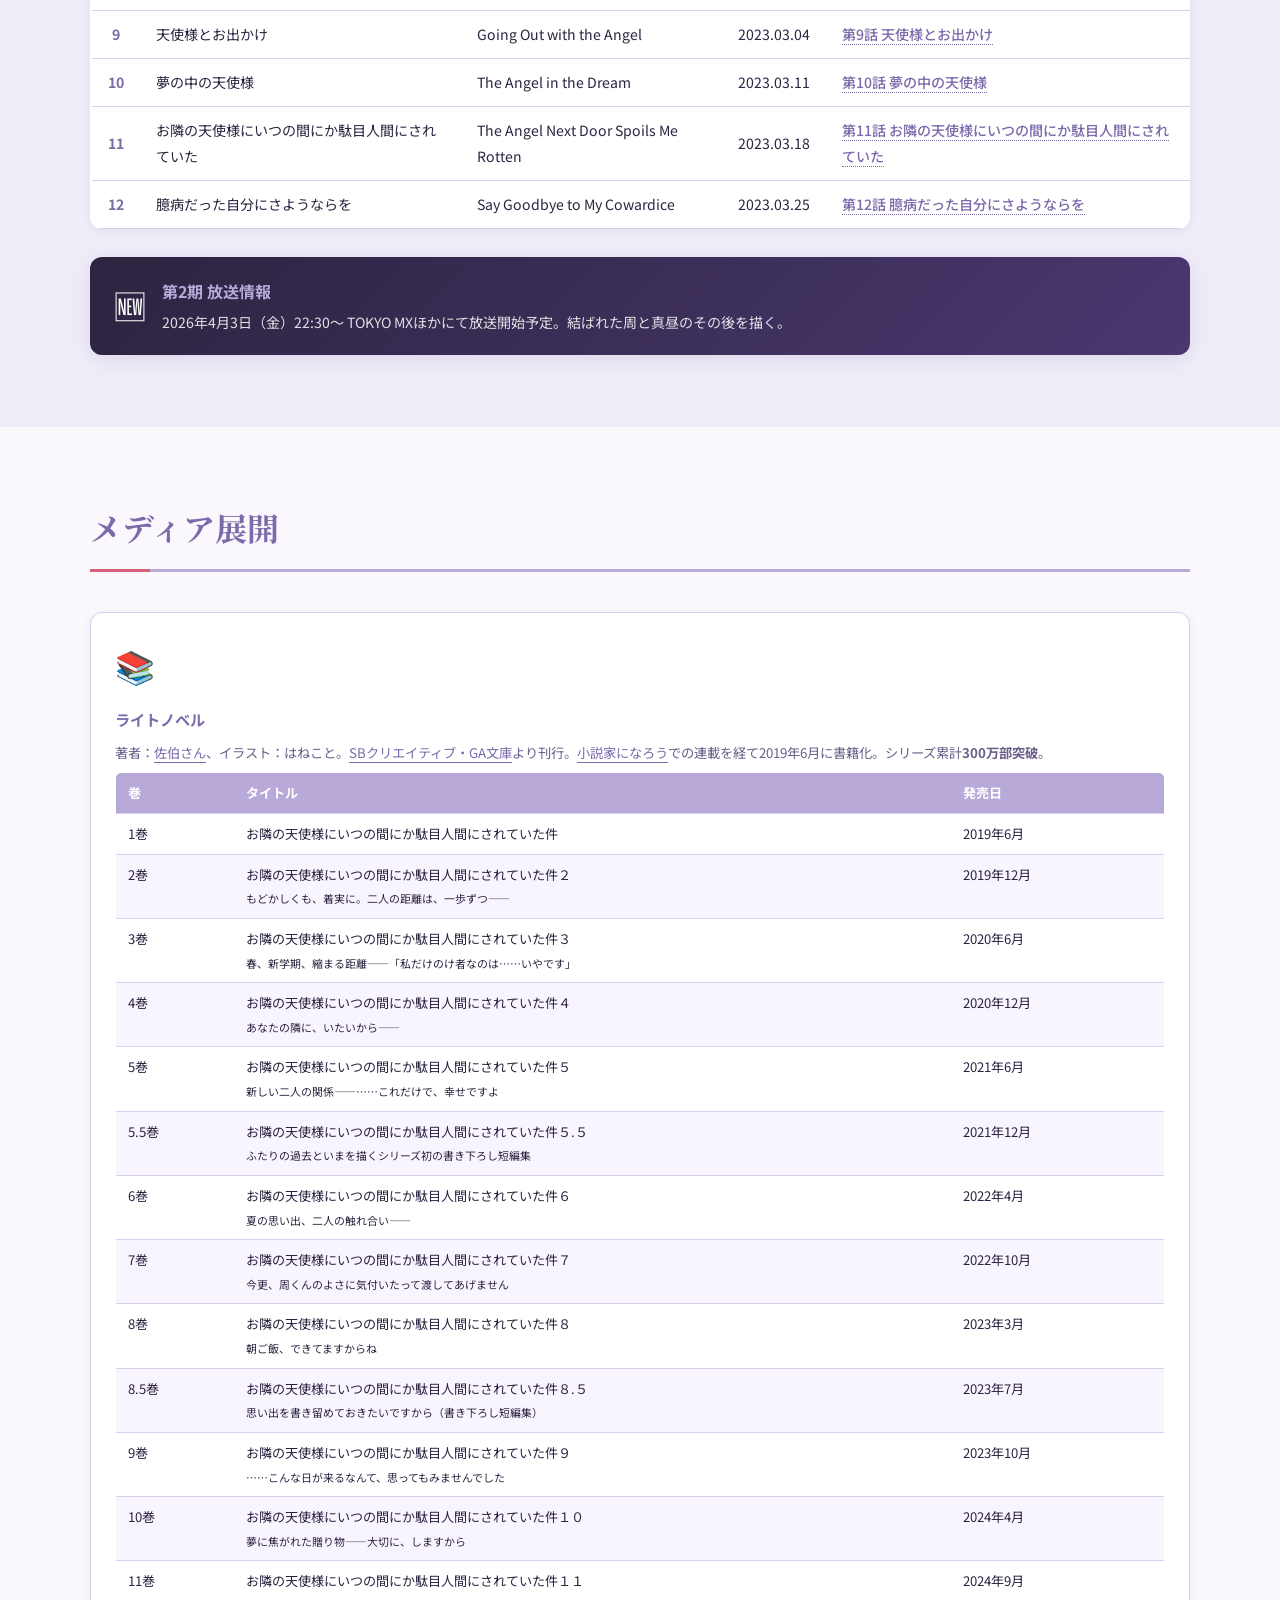
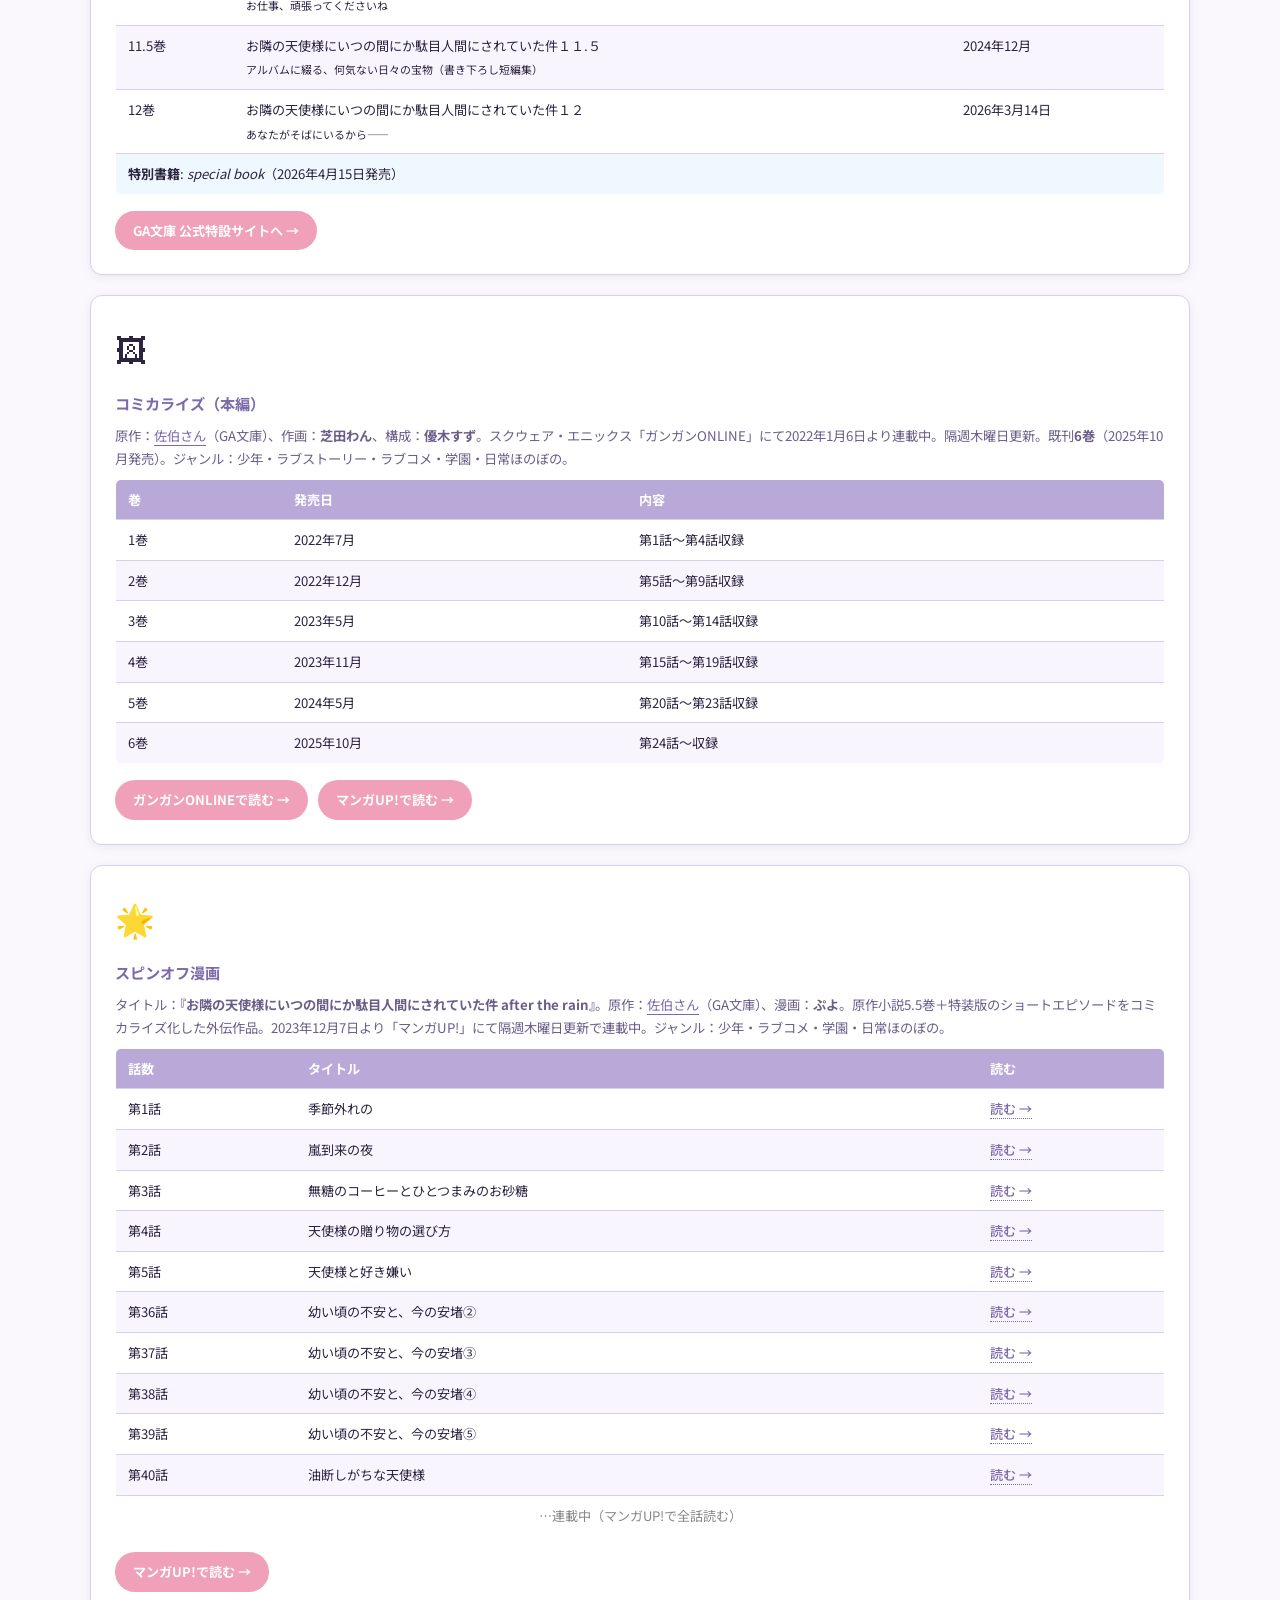
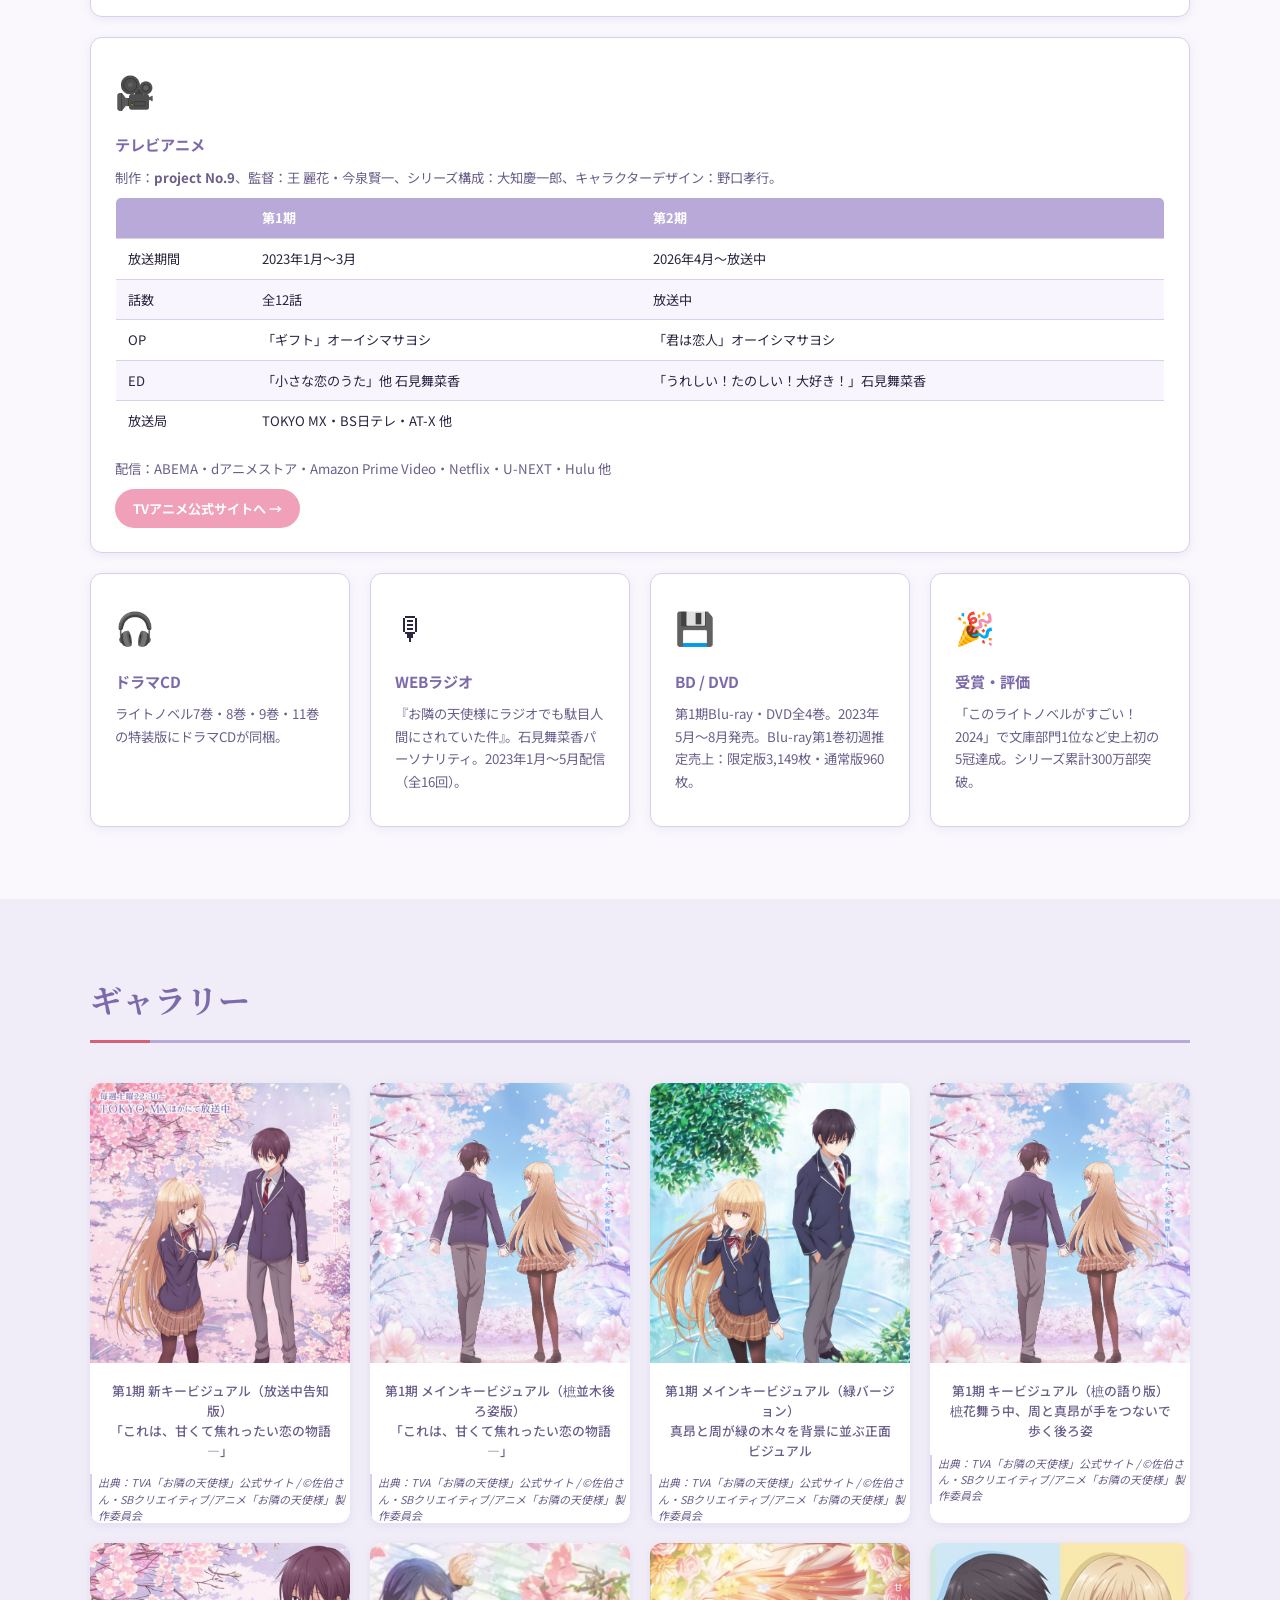
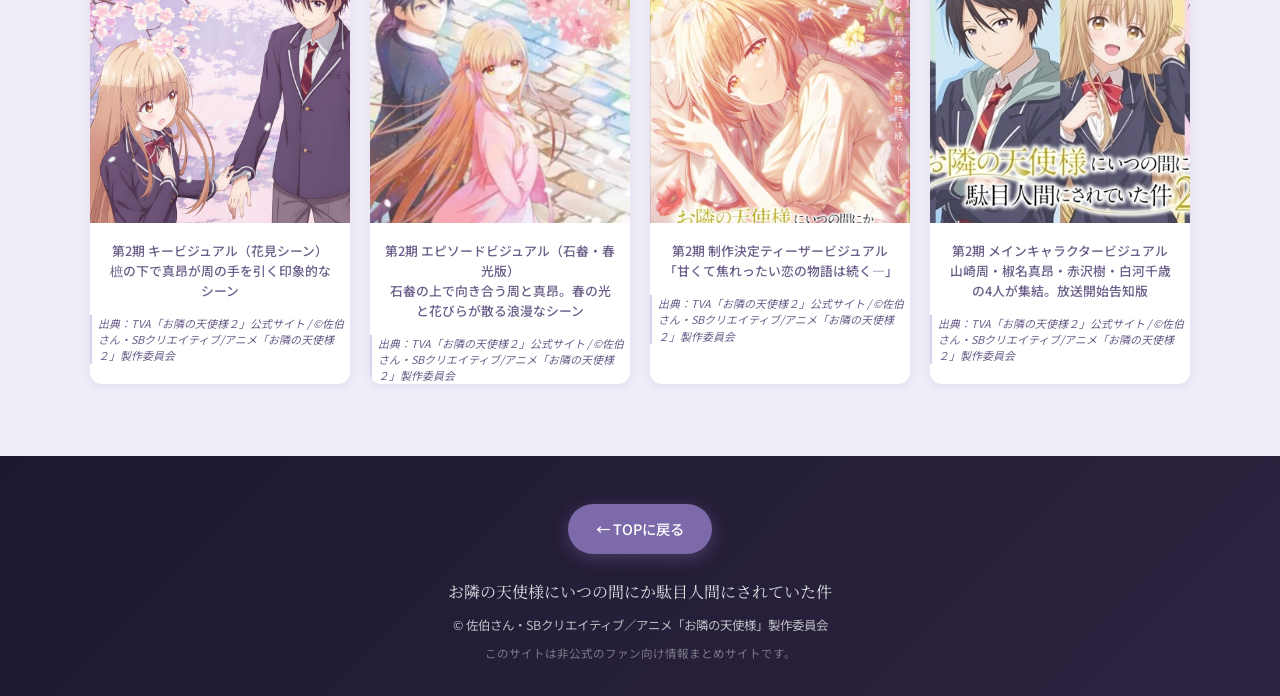
==== commit 231cb973: "Update: Wikipedia最新情報で各セクションを更新（スタッフ第2期詳細・主題歌情報・書籍巻数・キャラクター名誤字修正）" ====
--- a/index.html
+++ b/index.html
@@ -103,7 +103,7 @@
               「このライトノベルがすごい！」文庫部門では2020年版よりトップ10入りを続け、2024年版では文庫部門第1位をはじめ、ウェブアンケート・イラストレーター部門・キャラクター女性部門・キャラクター男性部門の計5冠を史上初めて達成。2025年9月時点でシリーズ累計部数は<strong>300万部</strong>を突破している。
             </p>
             <p>
-              テレビアニメ第1期は2023年1月〜3月に放送され、第2期は2026年4月より放送予定。コミカライズや外伝漫画など多数のメディアミックスも展開されている。
+              テレビアニメ第1期は2023年1月〜3月に放送され、第2期は2026年4月3日より放送中。コミカライズや外伝漫画など多数のメディアミックスも展開されている。2026年4月15日には特別書籍『special book』も発売された。
             </p>
           </div>
           <div class="about-table-wrap">
@@ -115,7 +115,7 @@
                 <tr><th>出版社</th><td><a href="https://ga.sbcr.jp/" target="_blank" rel="noopener" class="inline-link">SBクリエイティブ（GA文庫）</a></td></tr>
                 <tr><th>掃載サイト</th><td><a href="https://syosetu.com/" target="_blank" rel="noopener" class="inline-link">小説家になろう</a></td></tr>
                 <tr><th>連載期間</th><td>2018年12月20日〜（ウェブ版休止中）</td></tr>
-                <tr><th>書籍巻数</th><td>既刊14巻（2025年9月現在）</td></tr>
+                <tr><th>書籍巻数</th><td>既刊15巻（2026年3月現在）</td></tr>
                 <tr><th>累計発行部数</th><td>300万部突破（2025年9月時点）</td></tr>
                 <tr><th>アニメ制作</th><td>project No.9</td></tr>
                 <tr><th>放送局</th><td><a href="https://s.mxtv.jp/" target="_blank" rel="noopener" class="inline-link">TOKYO MX</a>・<a href="https://www.bs4.jp/" target="_blank" rel="noopener" class="inline-link">BS日テレ</a>・<a href="https://www.at-x.com/" target="_blank" rel="noopener" class="inline-link">AT-X</a>ほか</td></tr>
@@ -238,7 +238,7 @@
                 <span class="char-tag">文武両道</span>
               </div>
               <div class="character-link-wrap">
-                <a href="https://www.anime-station.org/shiina-mahiru-truth-season2/" target="_blank" rel="noopener" class="character-link">椒名真昂の素顏を読み解く &rarr;</a>
+                <a href="https://www.anime-station.org/shiina-mahiru-truth-season2/" target="_blank" rel="noopener" class="character-link">椎名真昼の素顔を読み解く &rarr;</a>
               </div>
             </div>
           </div>
@@ -259,7 +259,7 @@
                 <span class="char-tag">千歳の彼氏</span>
               </div>
               <div class="character-link-wrap">
-                <a href="https://www.anime-station.org/otonari-tenshi-akasawa-itsuki-past/" target="_blank" rel="noopener" class="character-link">赤沢樹の過去を読み解く &rarr;</a>
+                <a href="https://www.anime-station.org/otonari-tenshi-akasawa-itsuki-past/" target="_blank" rel="noopener" class="character-link">赤澤樹の過去を読み解く &rarr;</a>
               </div>
             </div>
           </div>
@@ -345,7 +345,15 @@
                 <tr><th>シリーズ構成・シナリオ</th><td>大知慶一郎</td></tr>
                 <tr><th>キャラクターデザイン</th><td>野口孝行</td></tr>
                 <tr><th>サブキャラクターデザイン</th><td>倉橋N濘</td></tr>
+                <tr><th>プロップデザイン</th><td>新谷真昼</td></tr>
+                <tr><th>美術監督</th><td>河合良介</td></tr>
+                <tr><th>色彩設計</th><td>鈴木ようこ</td></tr>
+                <tr><th>CGラインディレクター</th><td>濱村敏郎</td></tr>
+                <tr><th>撮影監督</th><td>上條智也</td></tr>
+                <tr><th>編集</th><td>三嶋章紀</td></tr>
+                <tr><th>音響監督</th><td>明田川仁</td></tr>
                 <tr><th>音楽</th><td>日向萌</td></tr>
+                <tr><th>音楽制作</th><td>東宝ミュージック／ミラクル・バス</td></tr>
                 <tr><th>アニメーション制作</th><td>project No.9</td></tr>
                 <tr><th>製作</th><td>アニメ「お隣の天使様」製作委員会</td></tr>
                 <tr><th>放送開始</th><td>2026年4月3日〜</td></tr>
@@ -414,7 +422,7 @@
             <div class="music-type">第2期 OP</div>
             <h3 class="music-title">「君は恋人」</h3>
             <p class="music-artist">オーイシマサヨシ（大石昌良）</p>
-            <p class="music-desc">第2期オープニングテーマ。作詞・作曲・編曲すべてをオーイシマサヨシが大石昌良名義で担当。</p>
+            <p class="music-desc">第2期オープニングテーマ。作詞・作曲・編曲：大石昌良（オーイシマサヨシ）。</p>
             <div class="music-video-wrap">
               <iframe width="560" height="315" src="https://www.youtube.com/embed/SNISFSVUuL0" title="YouTube video player" frameborder="0" allow="accelerometer; autoplay; clipboard-write; encrypted-media; gyroscope; picture-in-picture; web-share" referrerpolicy="strict-origin-when-cross-origin" allowfullscreen></iframe>
             </div>
@@ -424,7 +432,7 @@
             <div class="music-type">第2期 ED</div>
             <h3 class="music-title">「うれしい！たのしい！大好き！」</h3>
             <p class="music-artist">椎名真昼（石見舞菜香）</p>
-            <p class="music-desc">DREAMS COME TRUEの名曲のカバー。第1期に引き続きメインヒロイン・椎名真昼（CV.石見舞菜香）が担当。</p>
+            <p class="music-desc">DREAMS COME TRUEによる同名楽曲のカバー。作詞・作曲：吉田美和、編曲：半田翼。第1期に引き続きメインヒロイン・椎名真昼（CV.石見舞菜香）が担当。</p>
             <div class="music-video-wrap">
               <iframe width="560" height="315" src="https://www.youtube.com/embed/sZRWkXpekDE" title="YouTube video player" frameborder="0" allow="accelerometer; autoplay; clipboard-write; encrypted-media; gyroscope; picture-in-picture; web-share" referrerpolicy="strict-origin-when-cross-origin" allowfullscreen></iframe>
             </div>
@@ -538,7 +546,8 @@
                 <tr><td>10巻</td><td>お隣の天使様にいつの間にか駄目人間にされていた件１０<br><small>夢に焦がれた贈り物――大切に、しますから</small></td><td>2024年4月</td></tr>
                 <tr><td>11巻</td><td>お隣の天使様にいつの間にか駄目人間にされていた件１１<br><small>お仕事、頑張ってくださいね</small></td><td>2024年9月</td></tr>
                 <tr><td>11.5巻</td><td>お隣の天使様にいつの間にか駄目人間にされていた件１１.５<br><small>アルバムに綴る、何気ない日々の宝物（書き下ろし短編集）</small></td><td>2024年12月</td></tr>
-                <tr><td>12巻</td><td>お隣の天使様にいつの間にか駄目人間にされていた件１２<br><small>あなたがそばにいるから――</small></td><td>2026年3月</td></tr>
+                <tr><td>12巻</td><td>お隣の天使様にいつの間にか駄目人間にされていた件１２<br><small>あなたがそばにいるから――</small></td><td>2026年3月14日</td></tr>
+                <tr><td colspan="3" style="background:#f0f8ff;"><strong>特別書籍</strong>: <em>special book</em>（2026年4月15日発売）</td></tr>
               </tbody>
             </table>
             <div class="media-link-wrap">
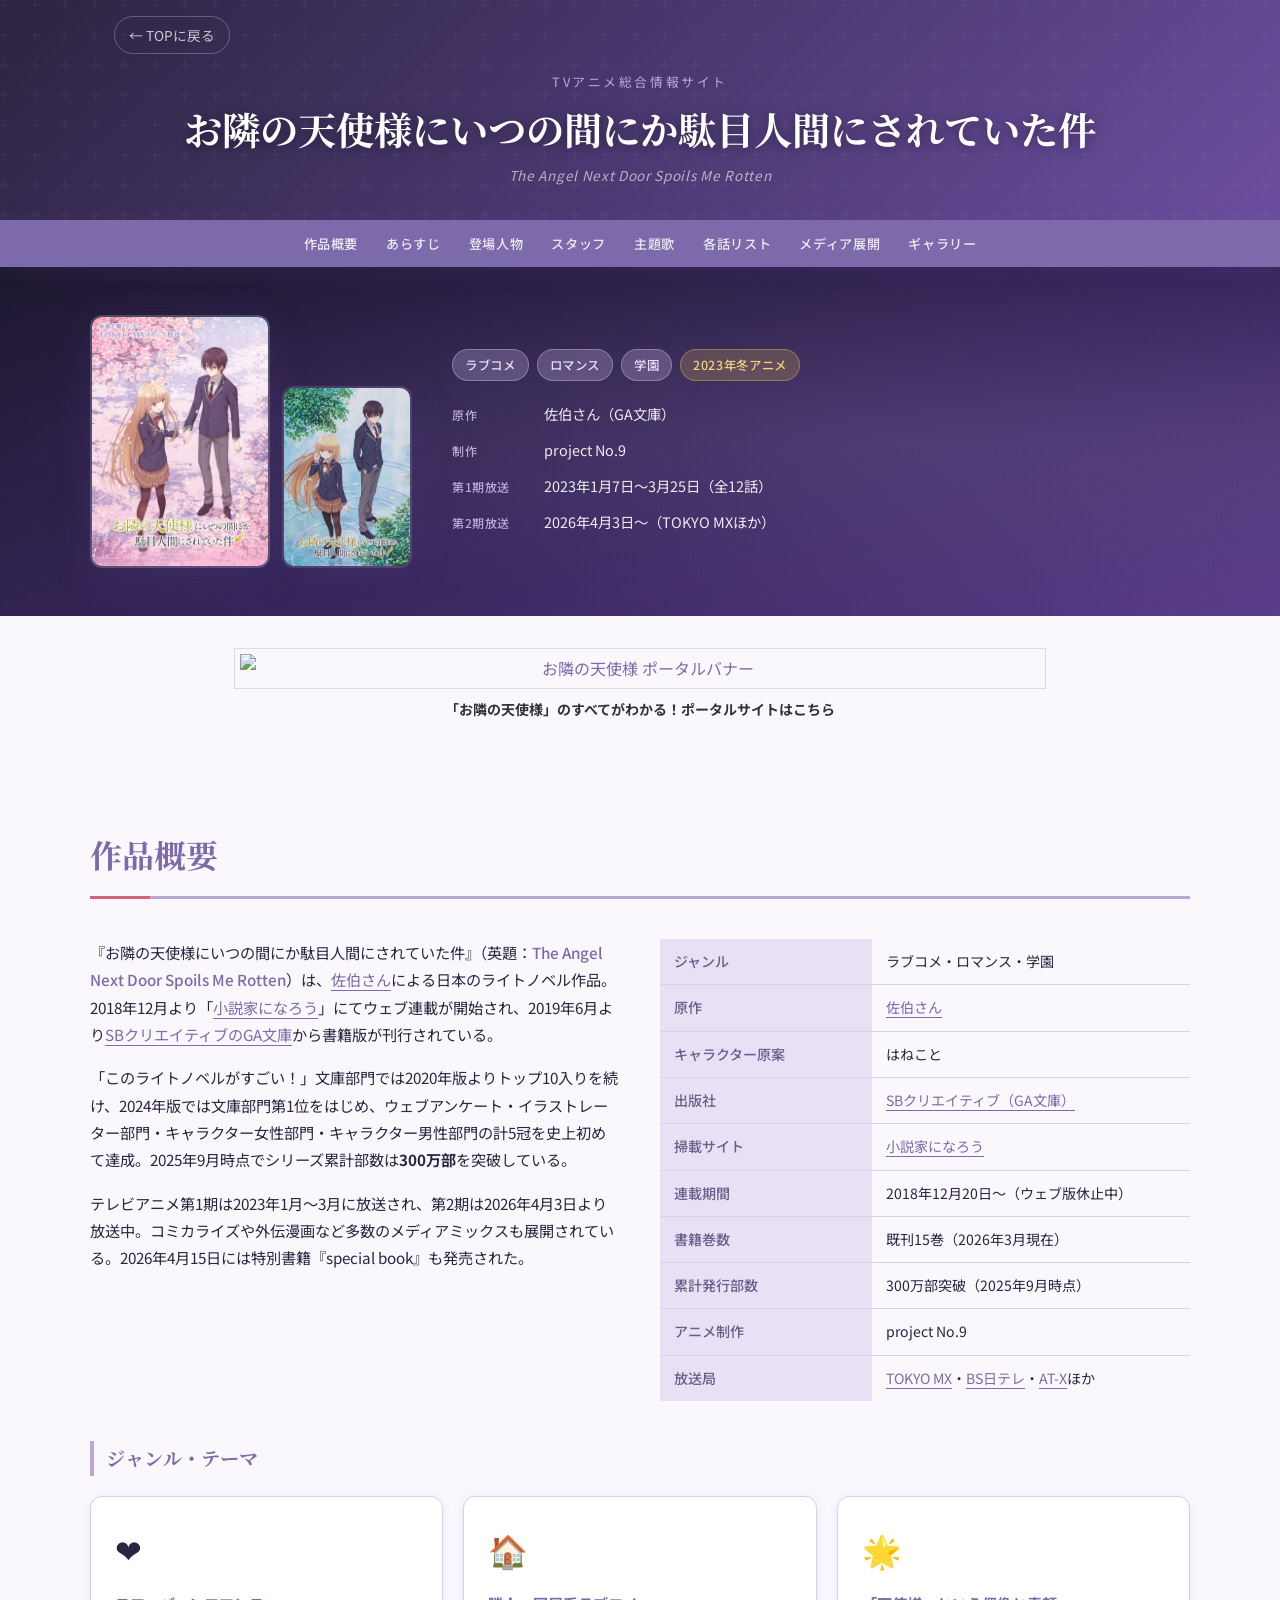
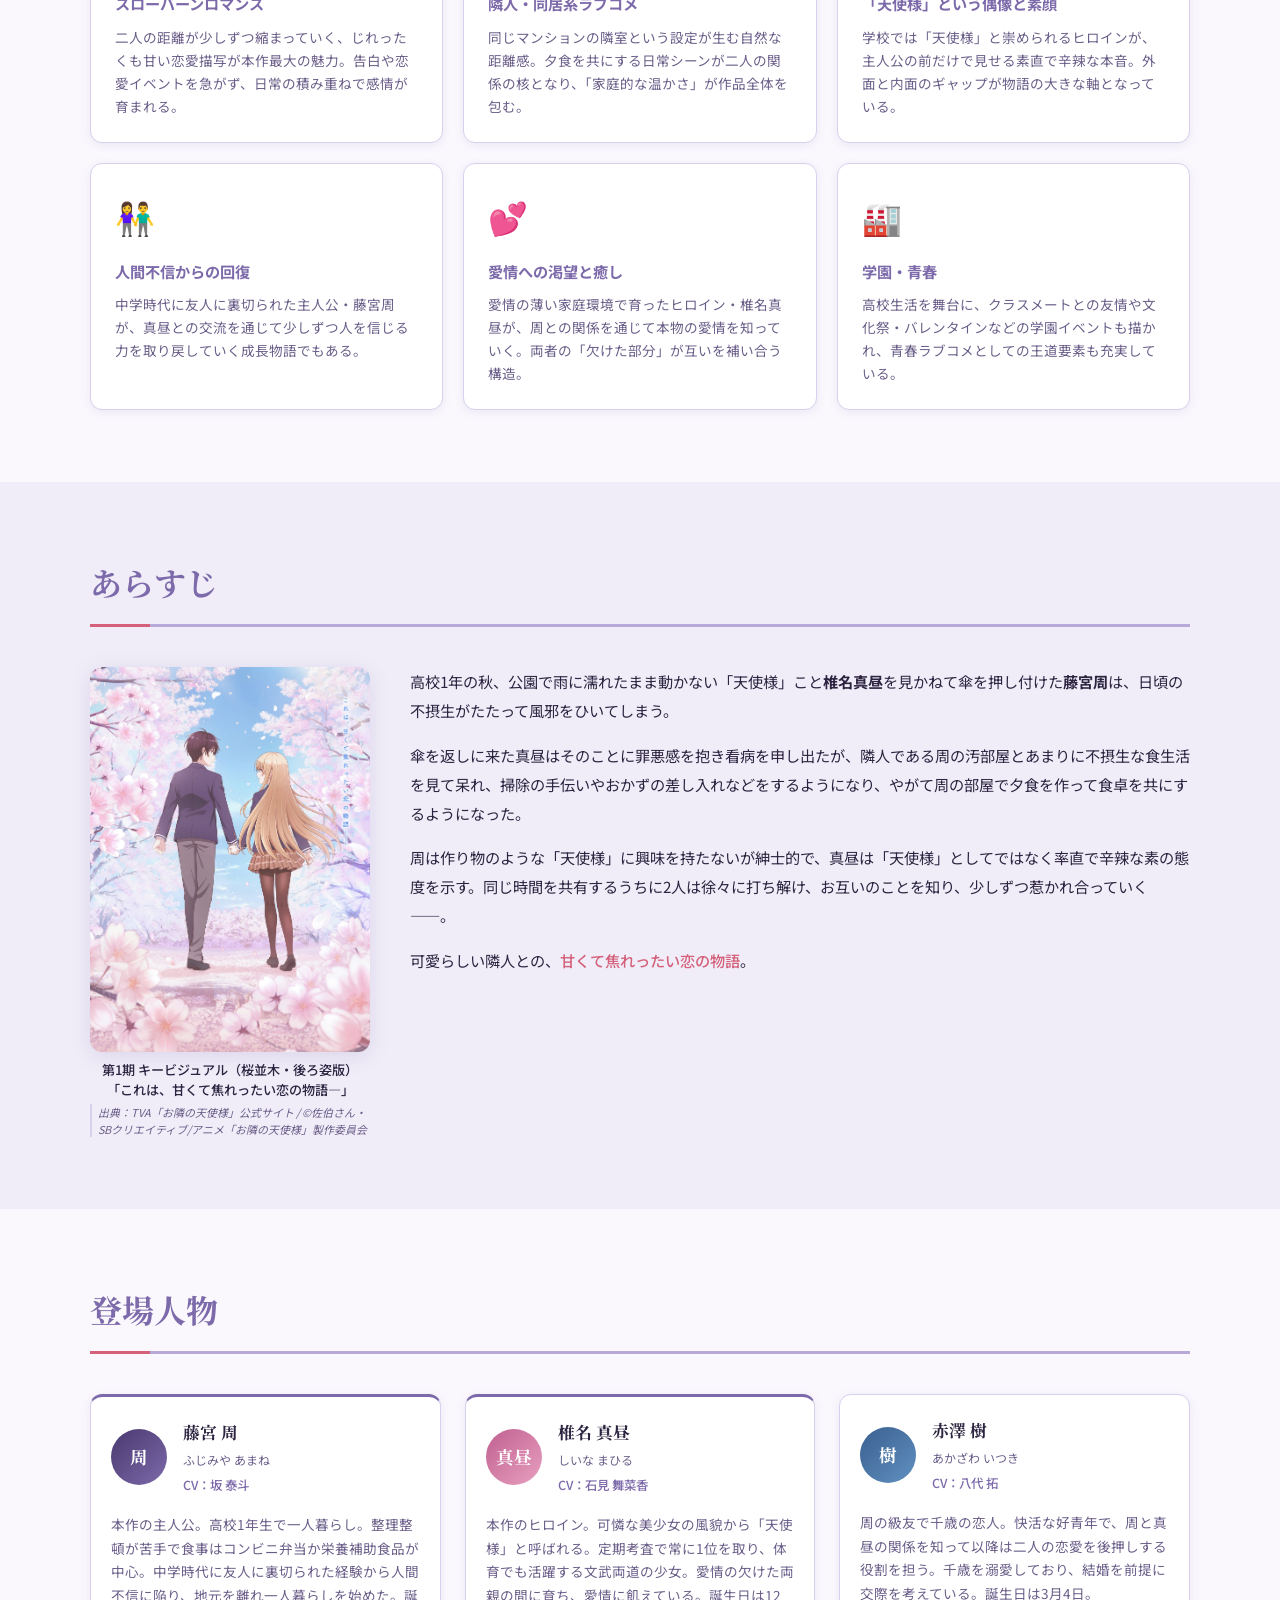
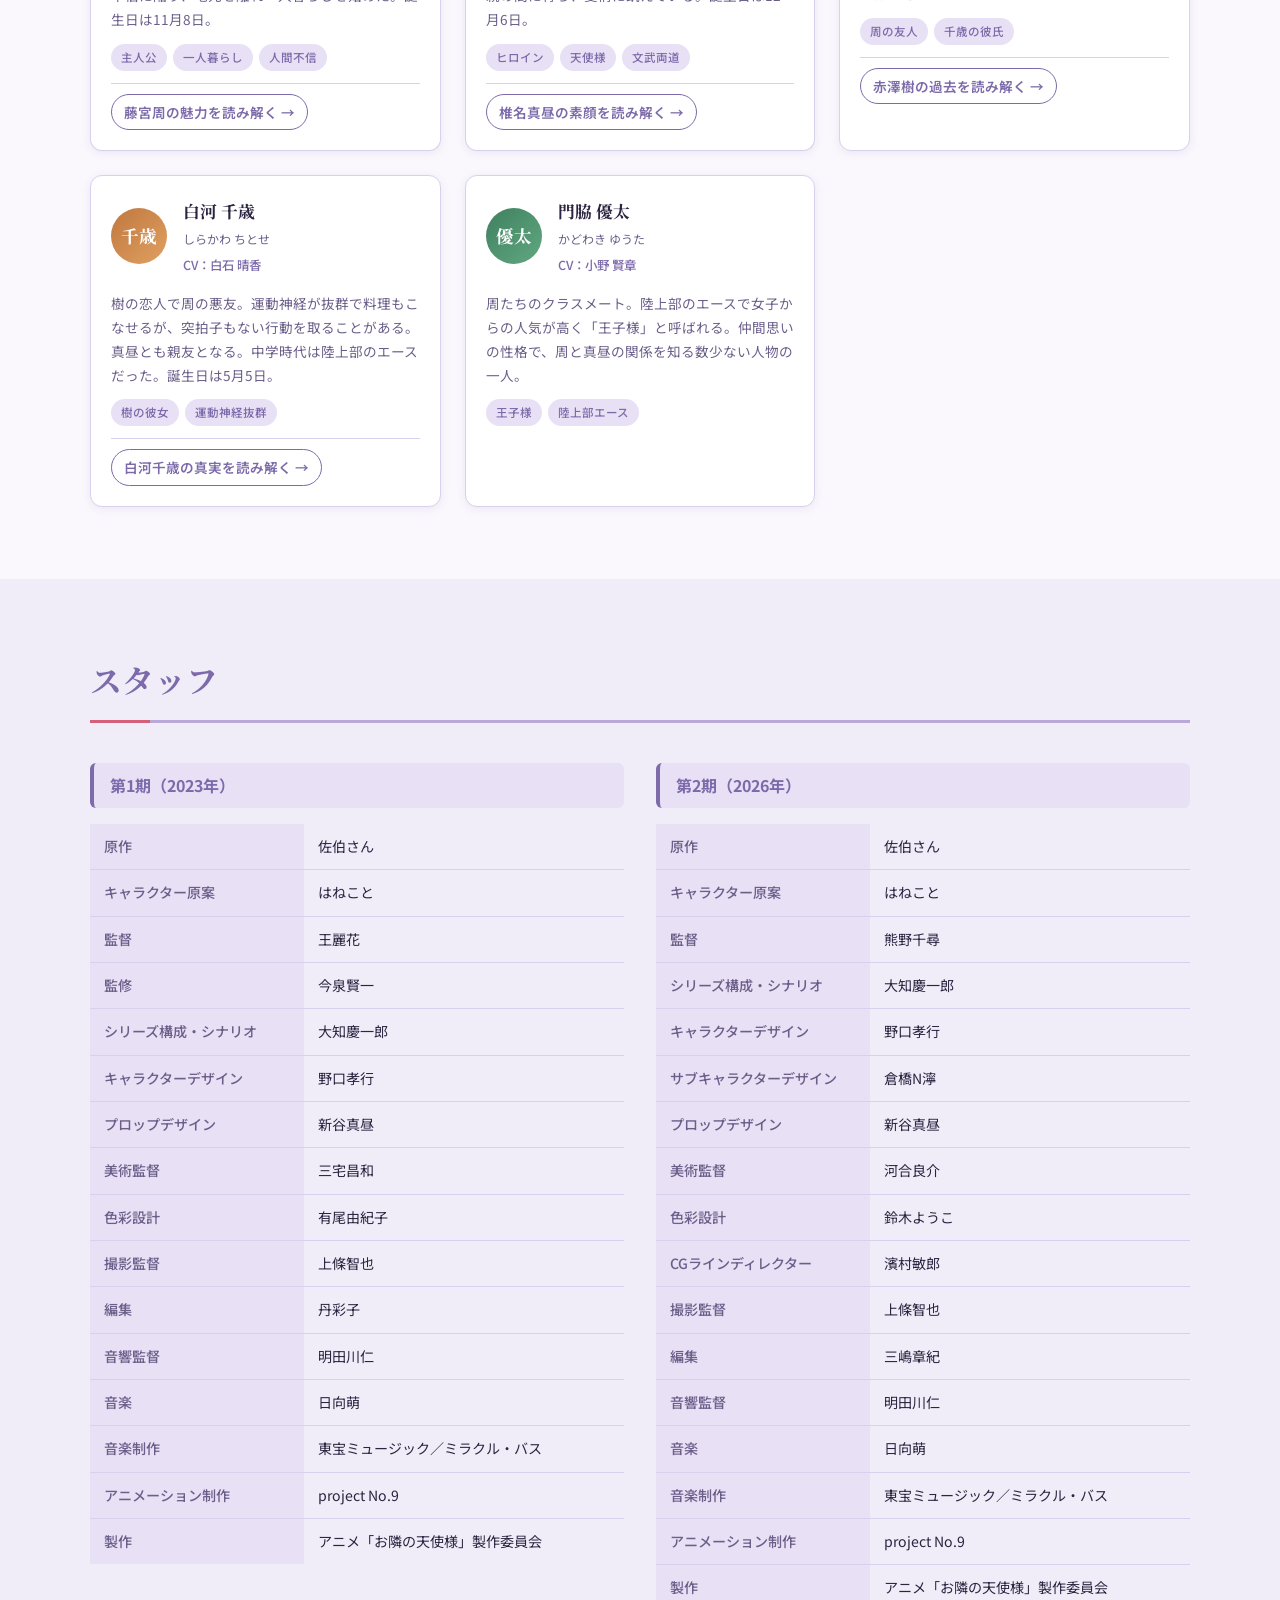
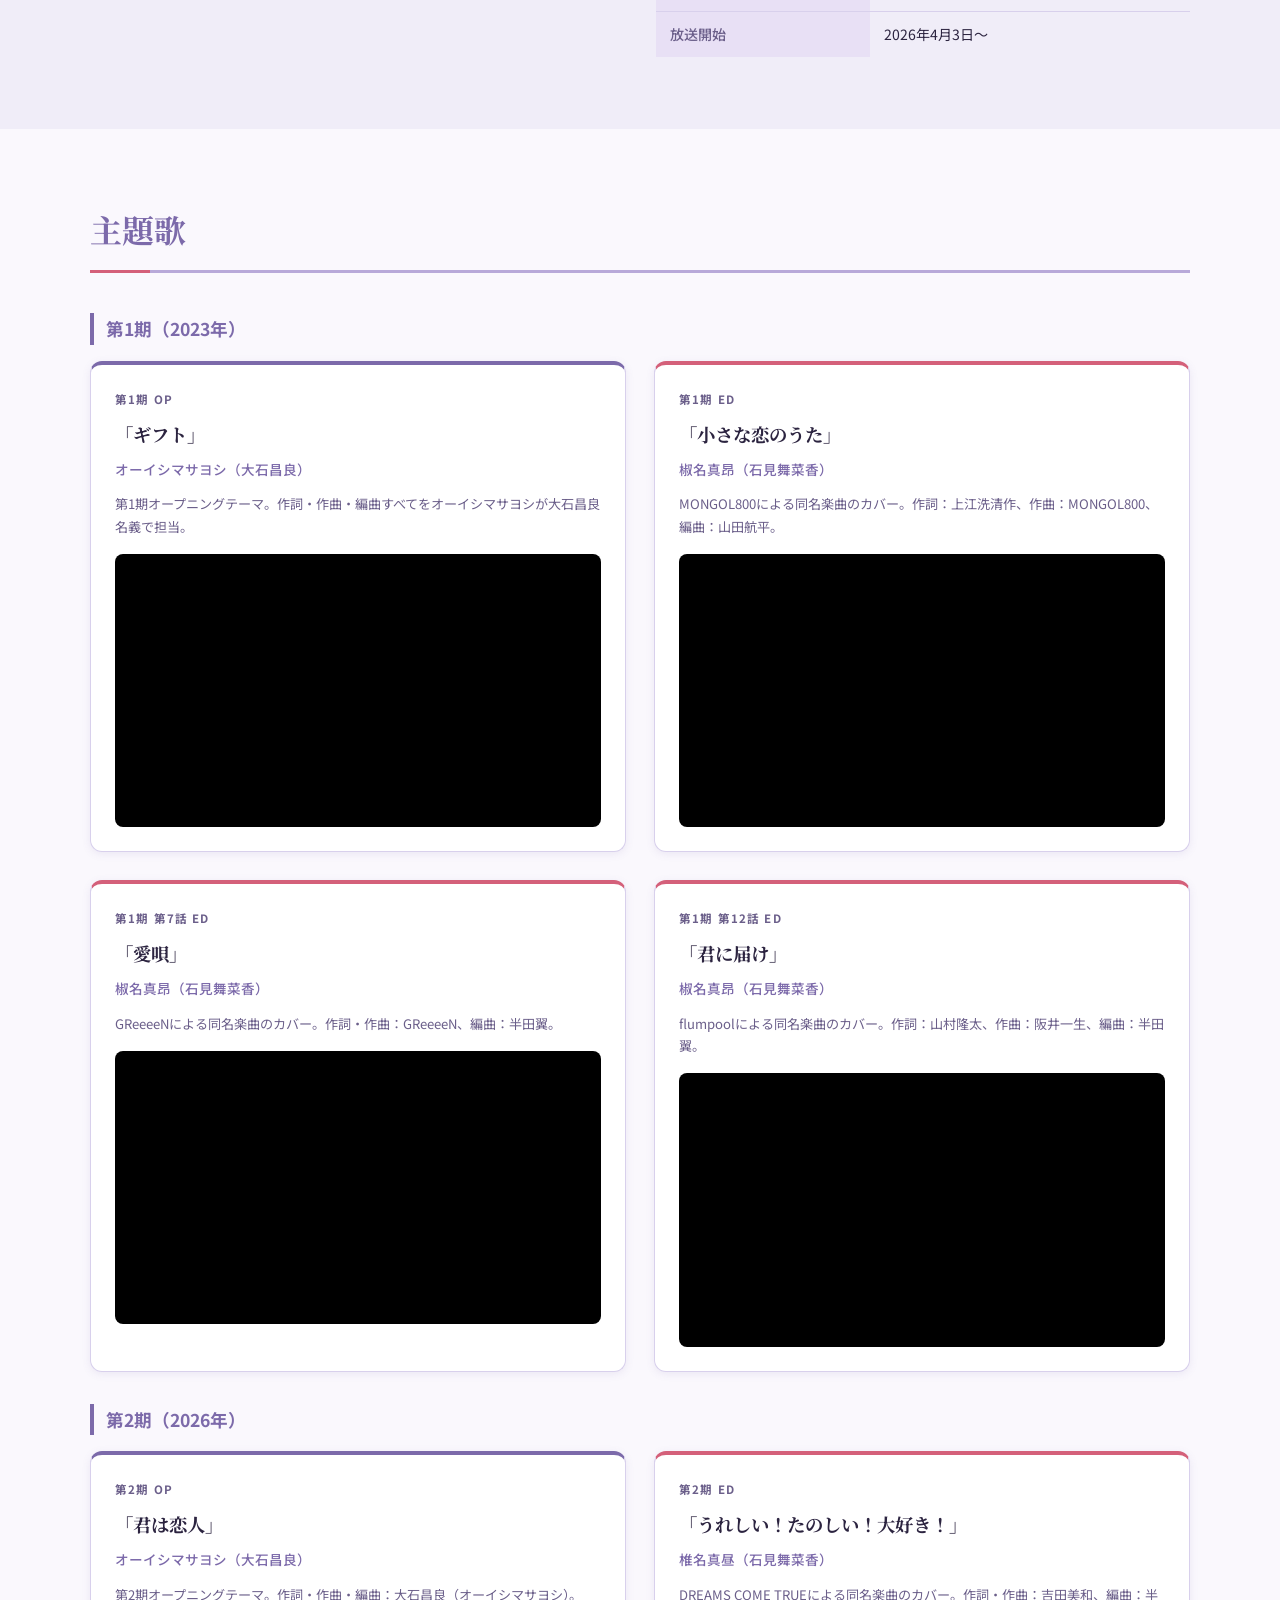
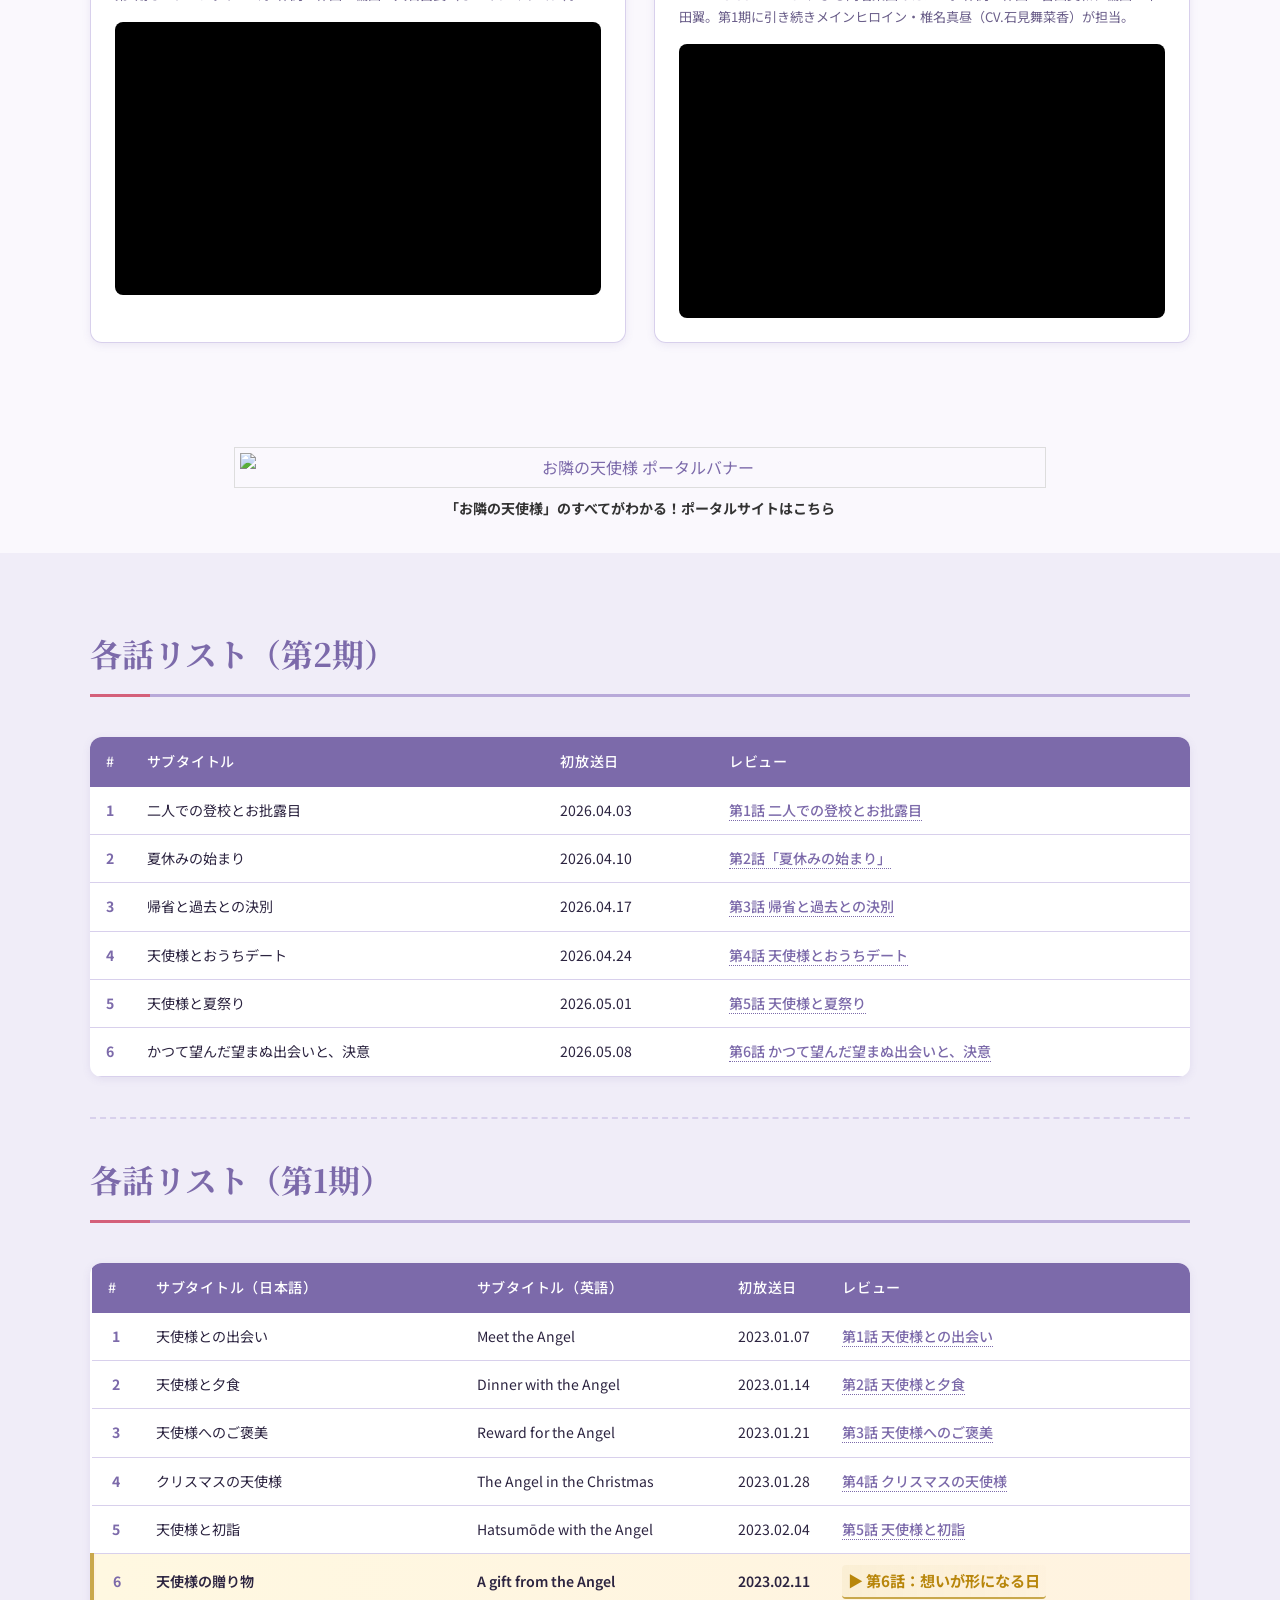
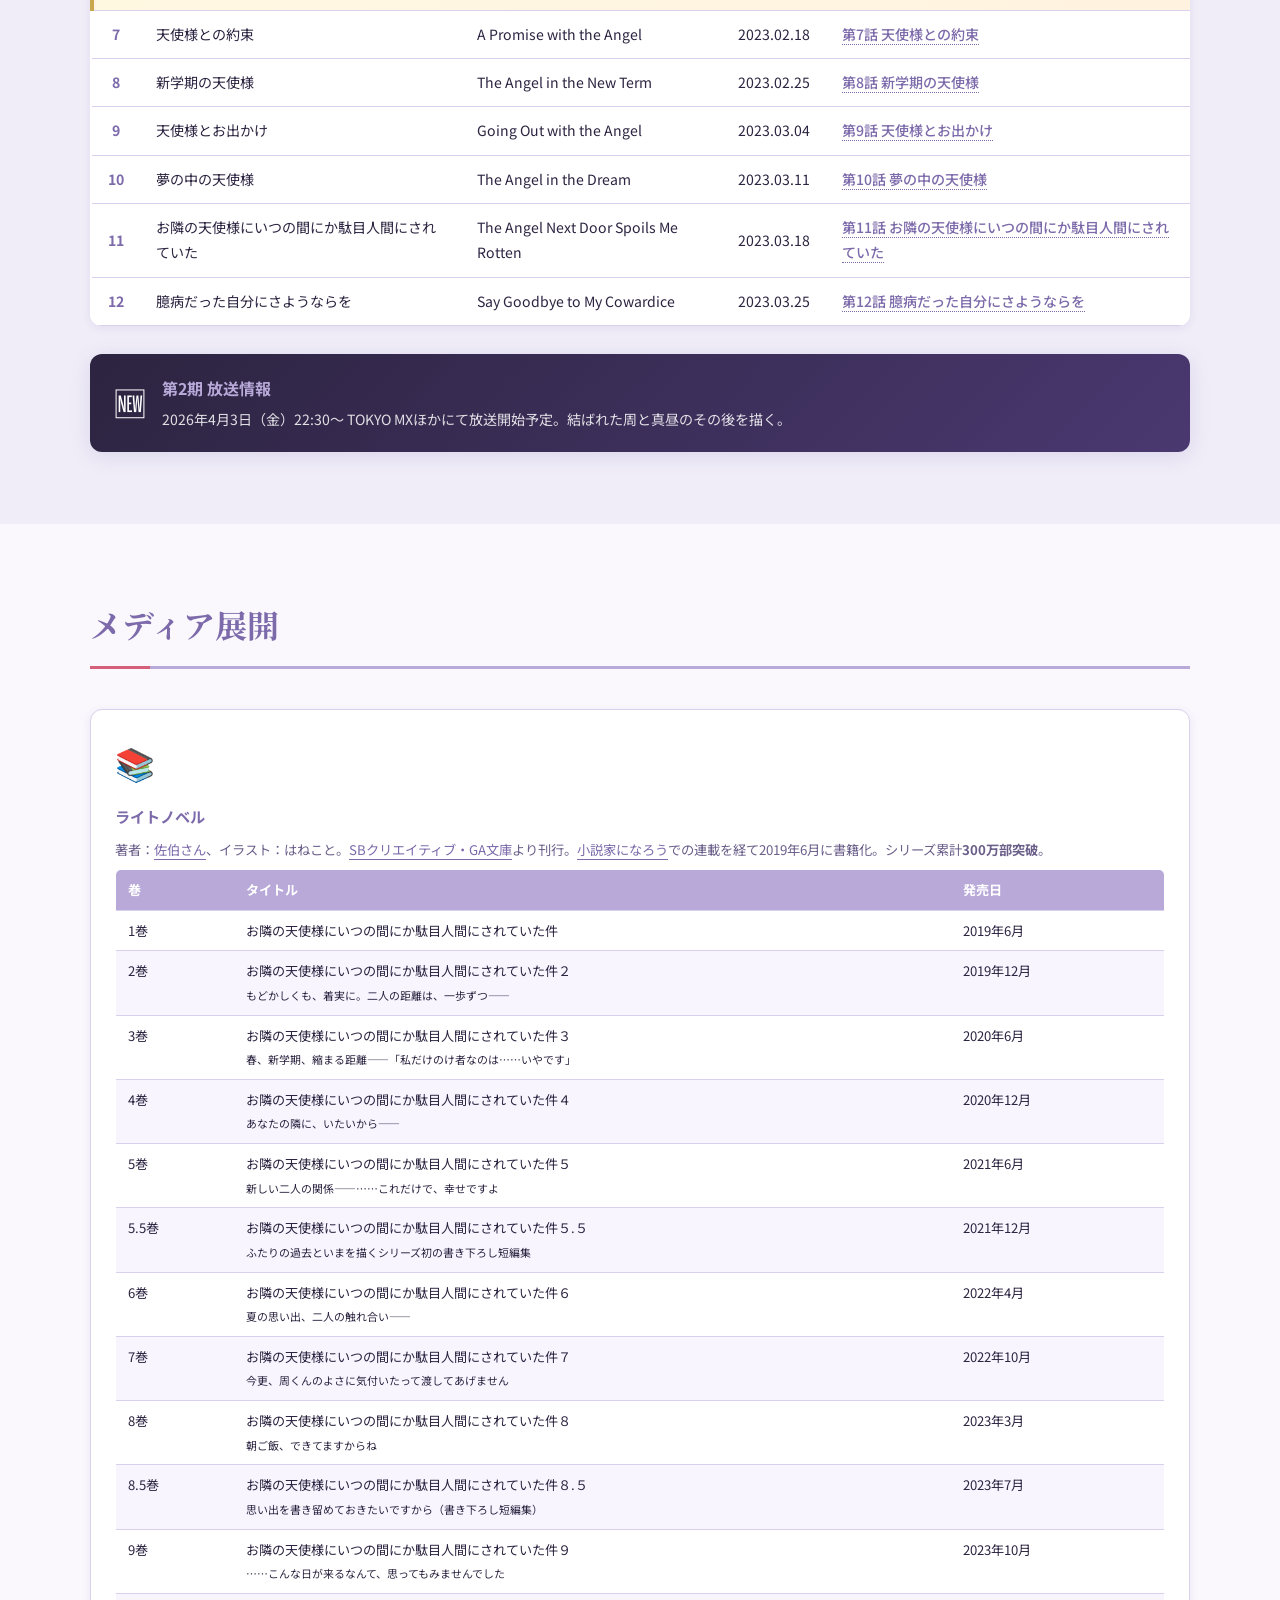
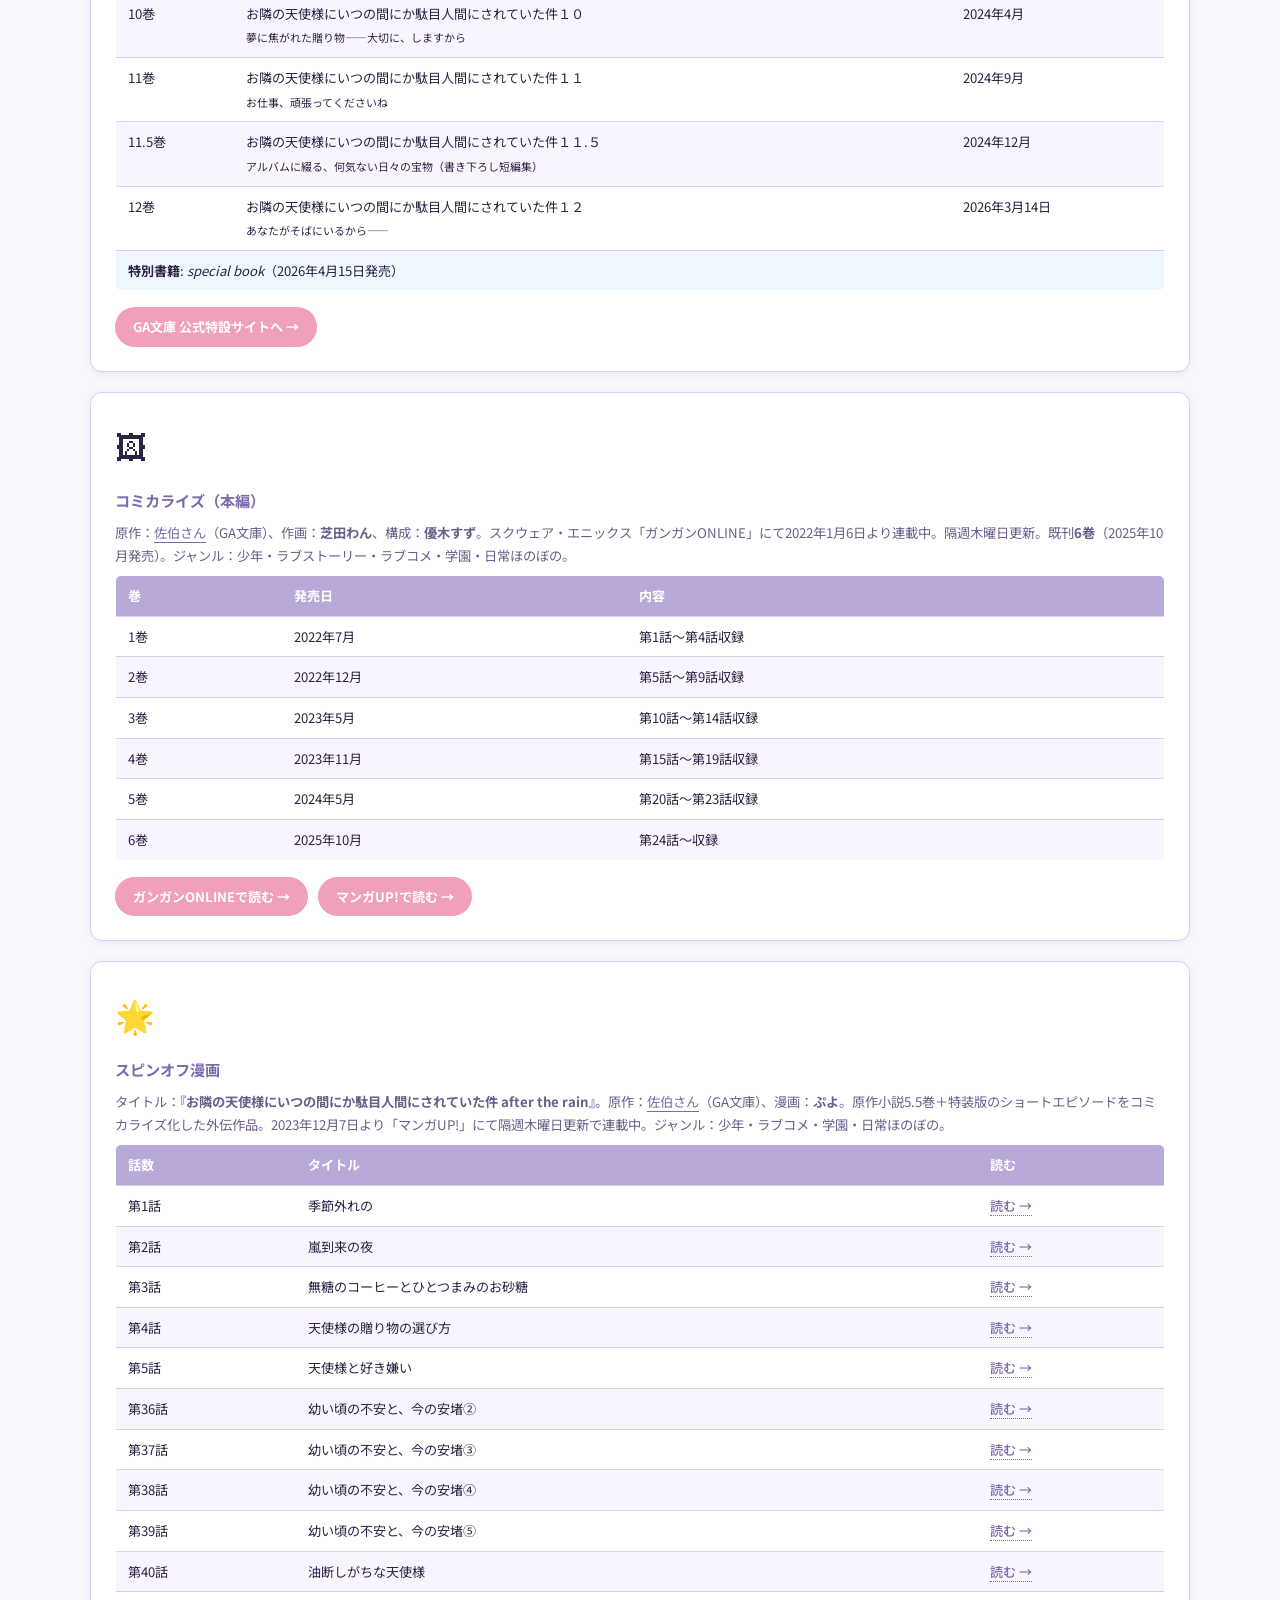
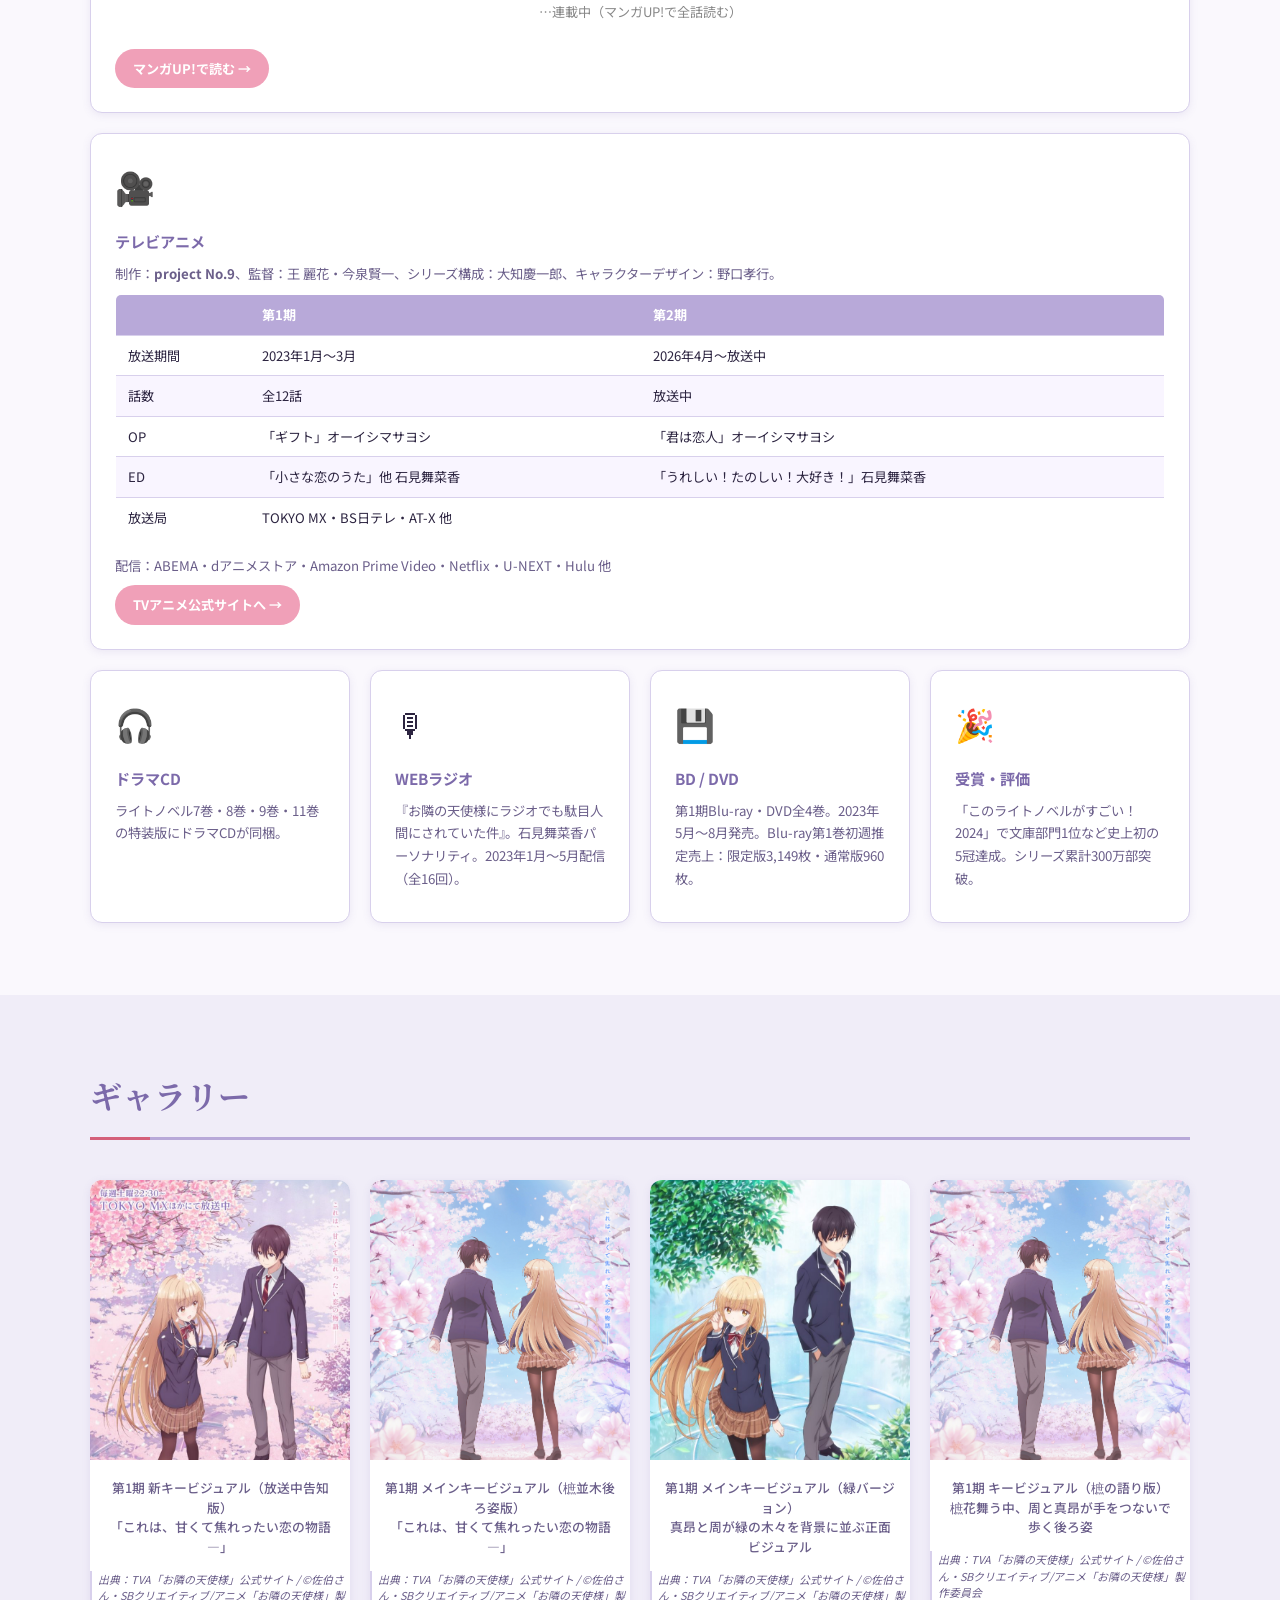
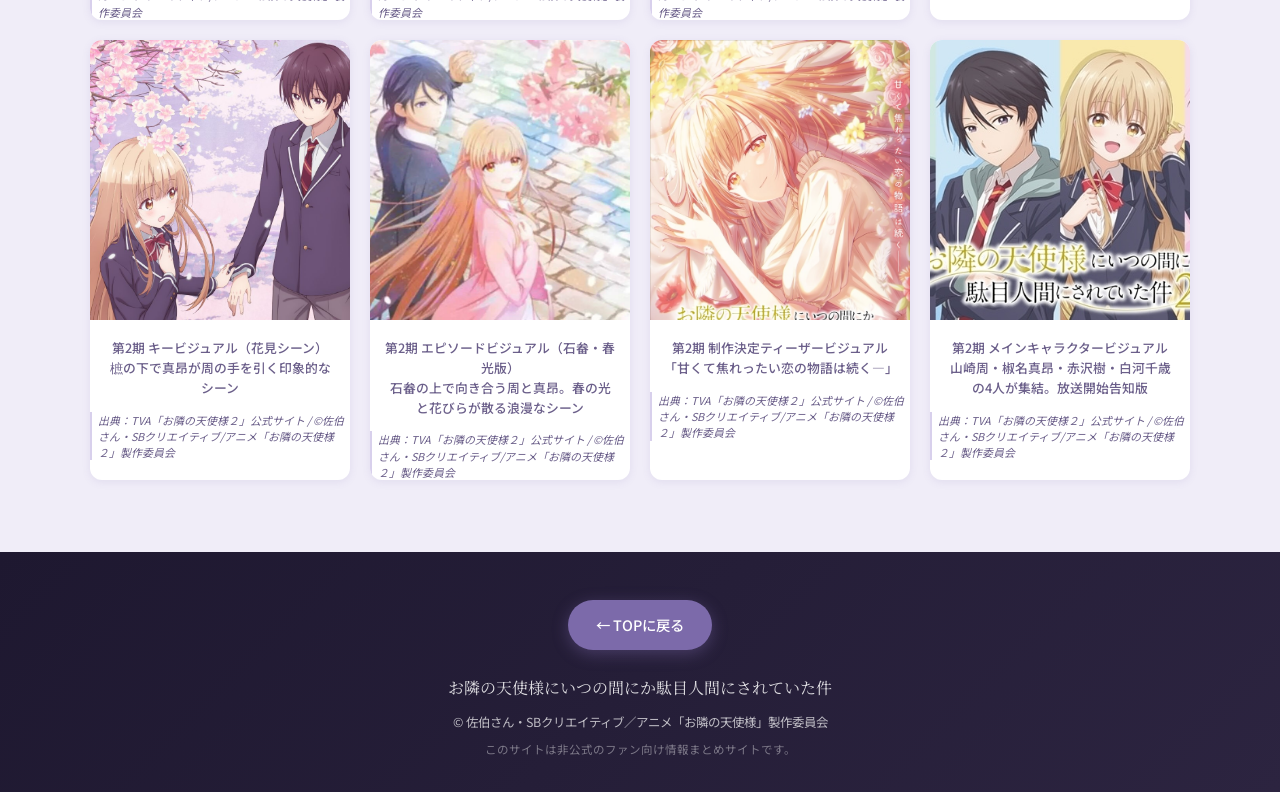
==== commit a8e2333f: "Add: 第2期第5話・第6話のリンクを追加" ====
--- a/index.html
+++ b/index.html
@@ -473,6 +473,8 @@
               <tr><td>2</td><td>夏休みの始まり</td><td>2026.04.10</td><td><a href="https://www.anime-station.org/angel-next-door-s2-ep2-review/" target="_blank" rel="noopener" class="ep-link">第2話「夏休みの始まり」</a></td></tr>
               <tr><td>3</td><td>帰省と過去との決別</td><td>2026.04.17</td><td><a href="https://www.anime-station.org/otonari-s2-ep3-anger/" target="_blank" rel="noopener" class="ep-link">第3話 帰省と過去との決別</a></td></tr>
               <tr><td>4</td><td>天使様とおうちデート</td><td>2026.04.24</td><td><a href="https://www.anime-station.org/otonari-tenshi-ep4-analysis/" target="_blank" rel="noopener" class="ep-link">第4話 天使様とおうちデート</a></td></tr>
+              <tr><td>5</td><td>天使様と夏祭り</td><td>2026.05.01</td><td><a href="https://www.anime-station.org/otonari-tenshi-5-review/" target="_blank" rel="noopener" class="ep-link">第5話 天使様と夏祭り</a></td></tr>
+              <tr><td>6</td><td>かつて望んだ望まぬ出会いと、決意</td><td>2026.05.08</td><td><a href="https://www.anime-station.org/otonari-tenshi-s2-ep6/" target="_blank" rel="noopener" class="ep-link">第6話 かつて望んだ望まぬ出会いと、決意</a></td></tr>
             </tbody>
           </table>
         </div>
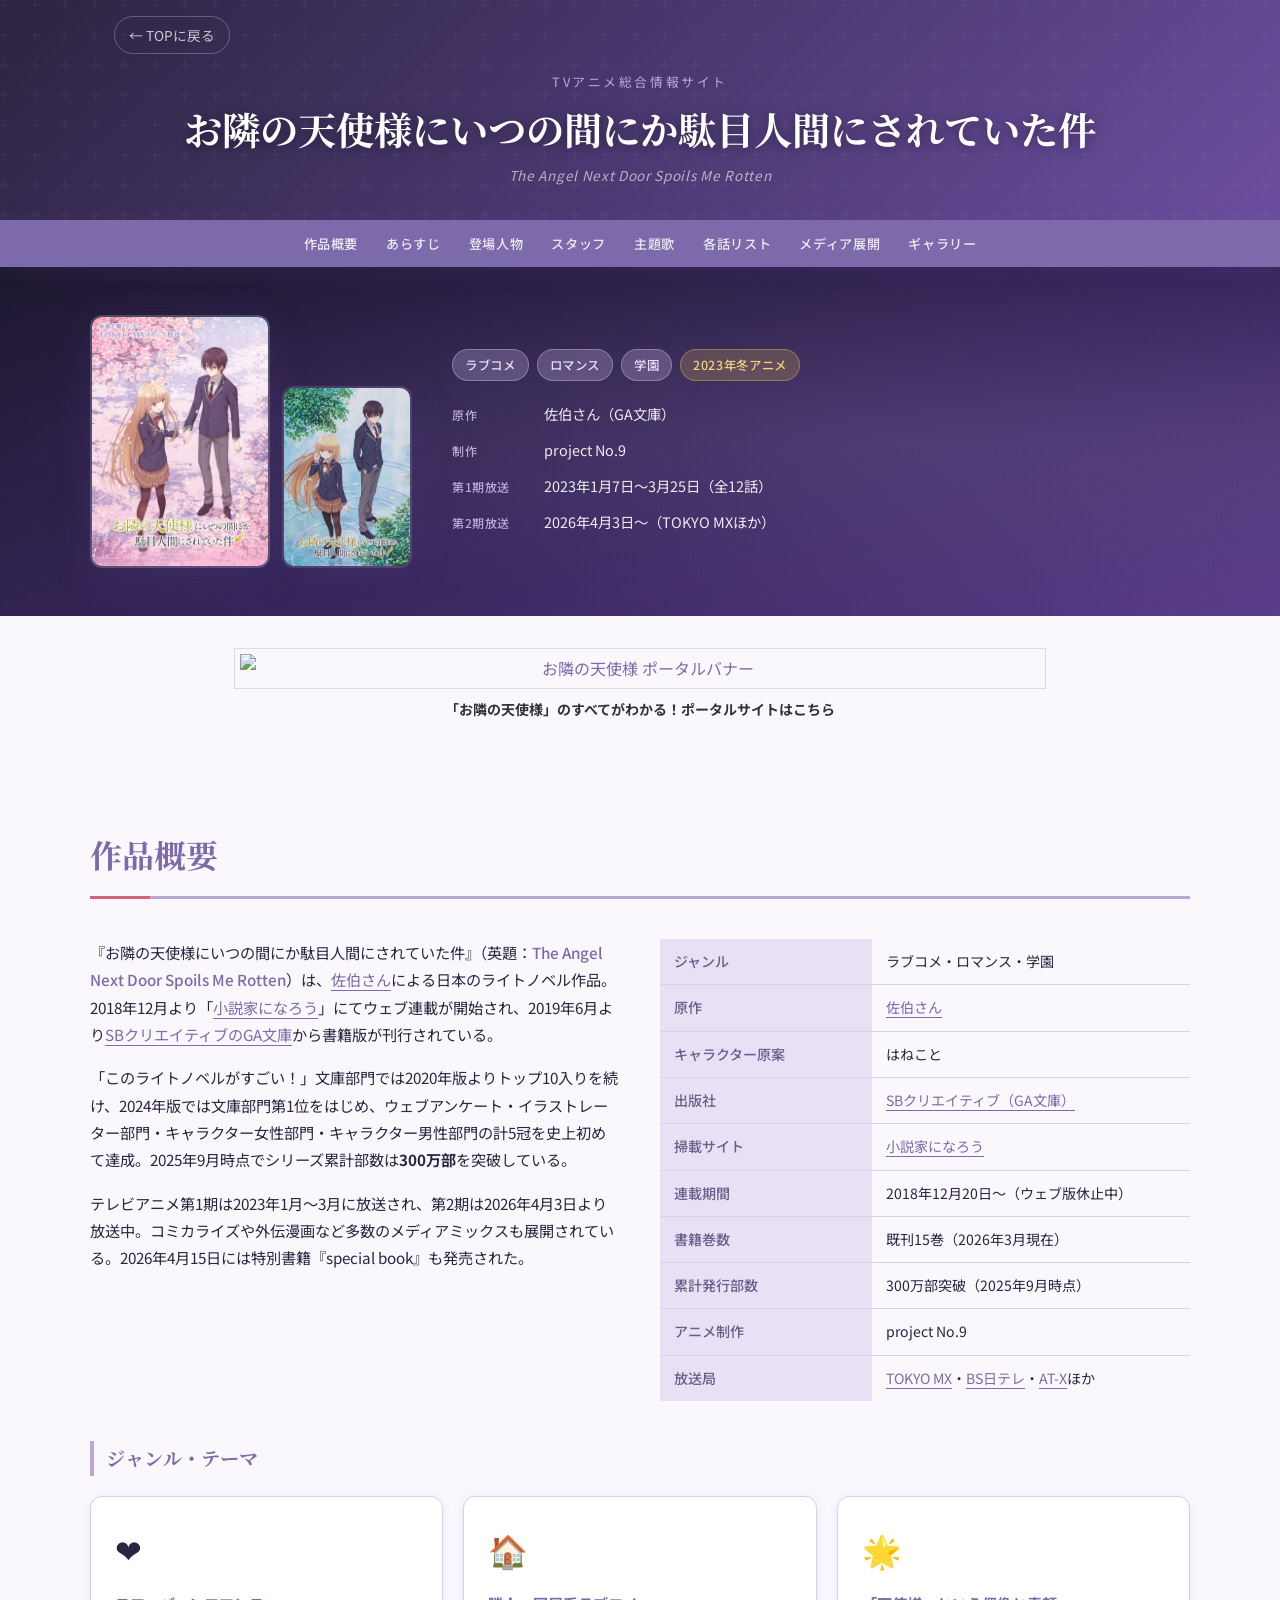
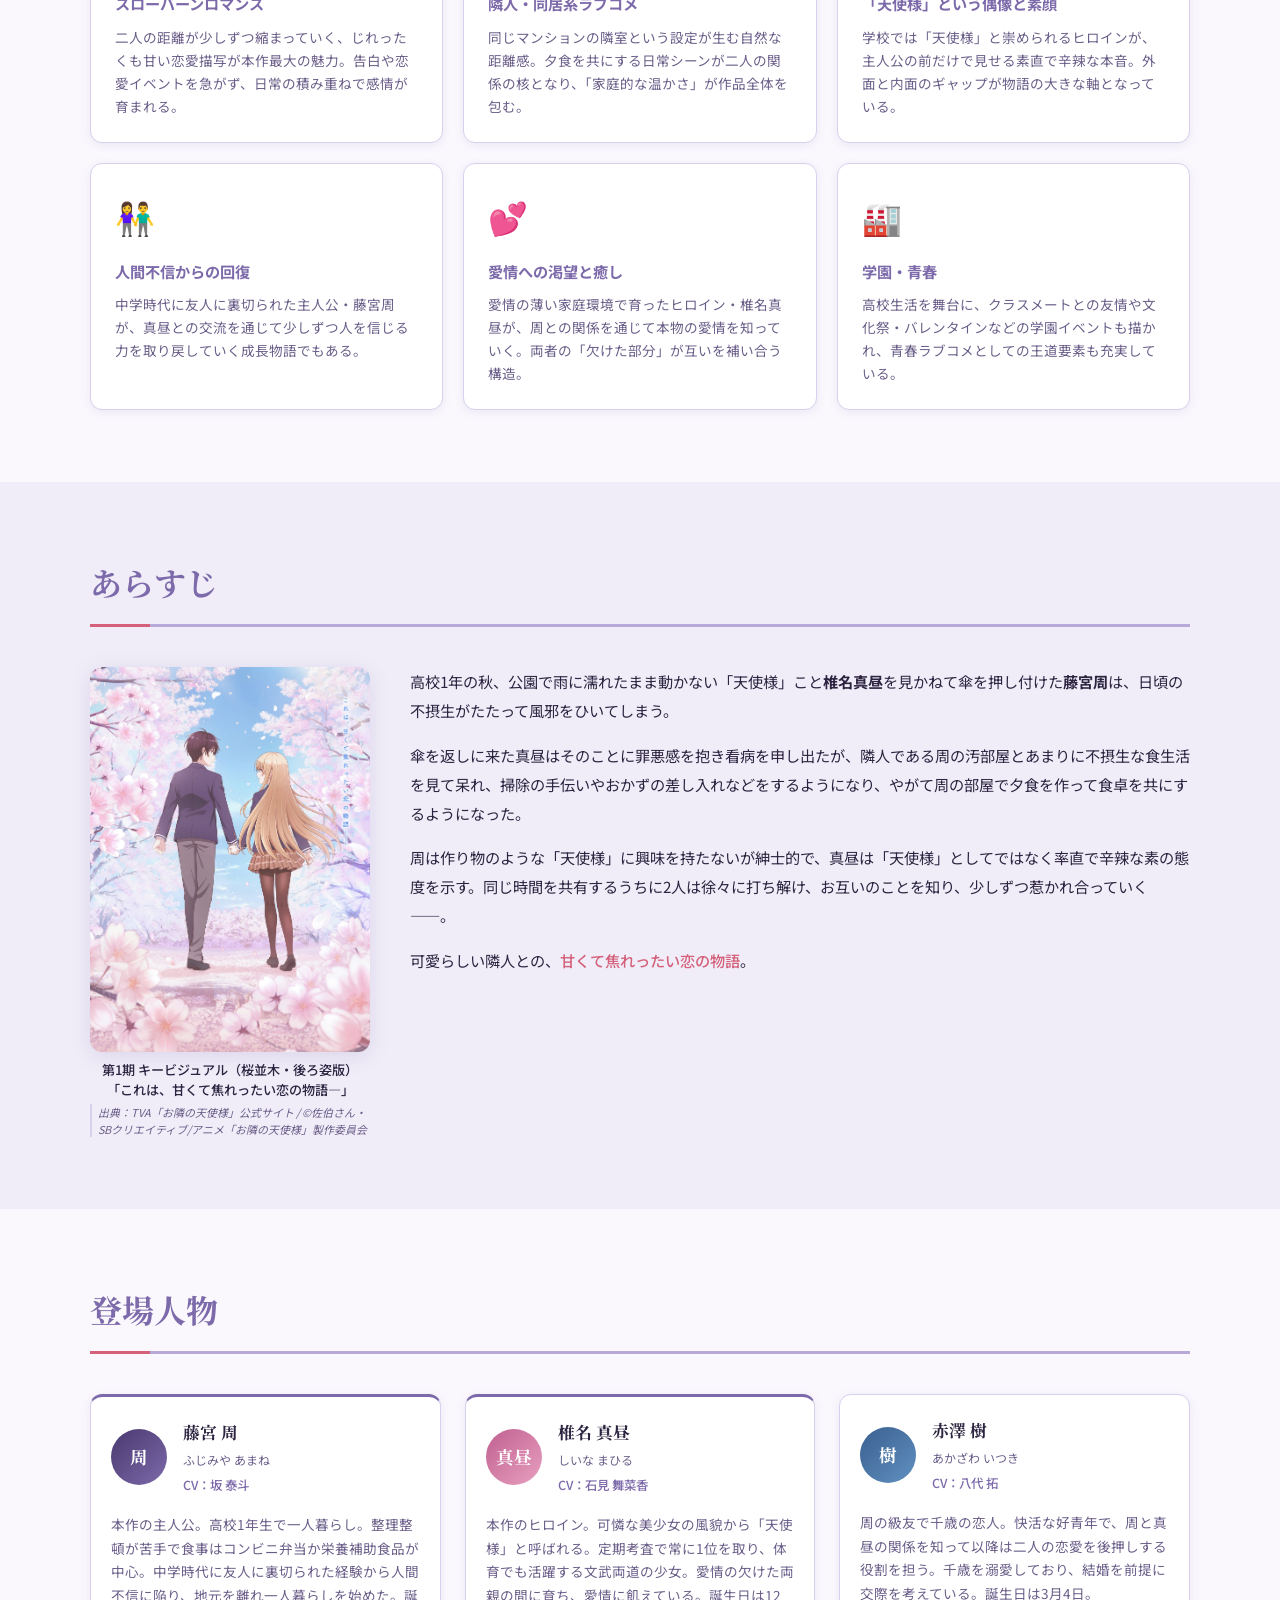
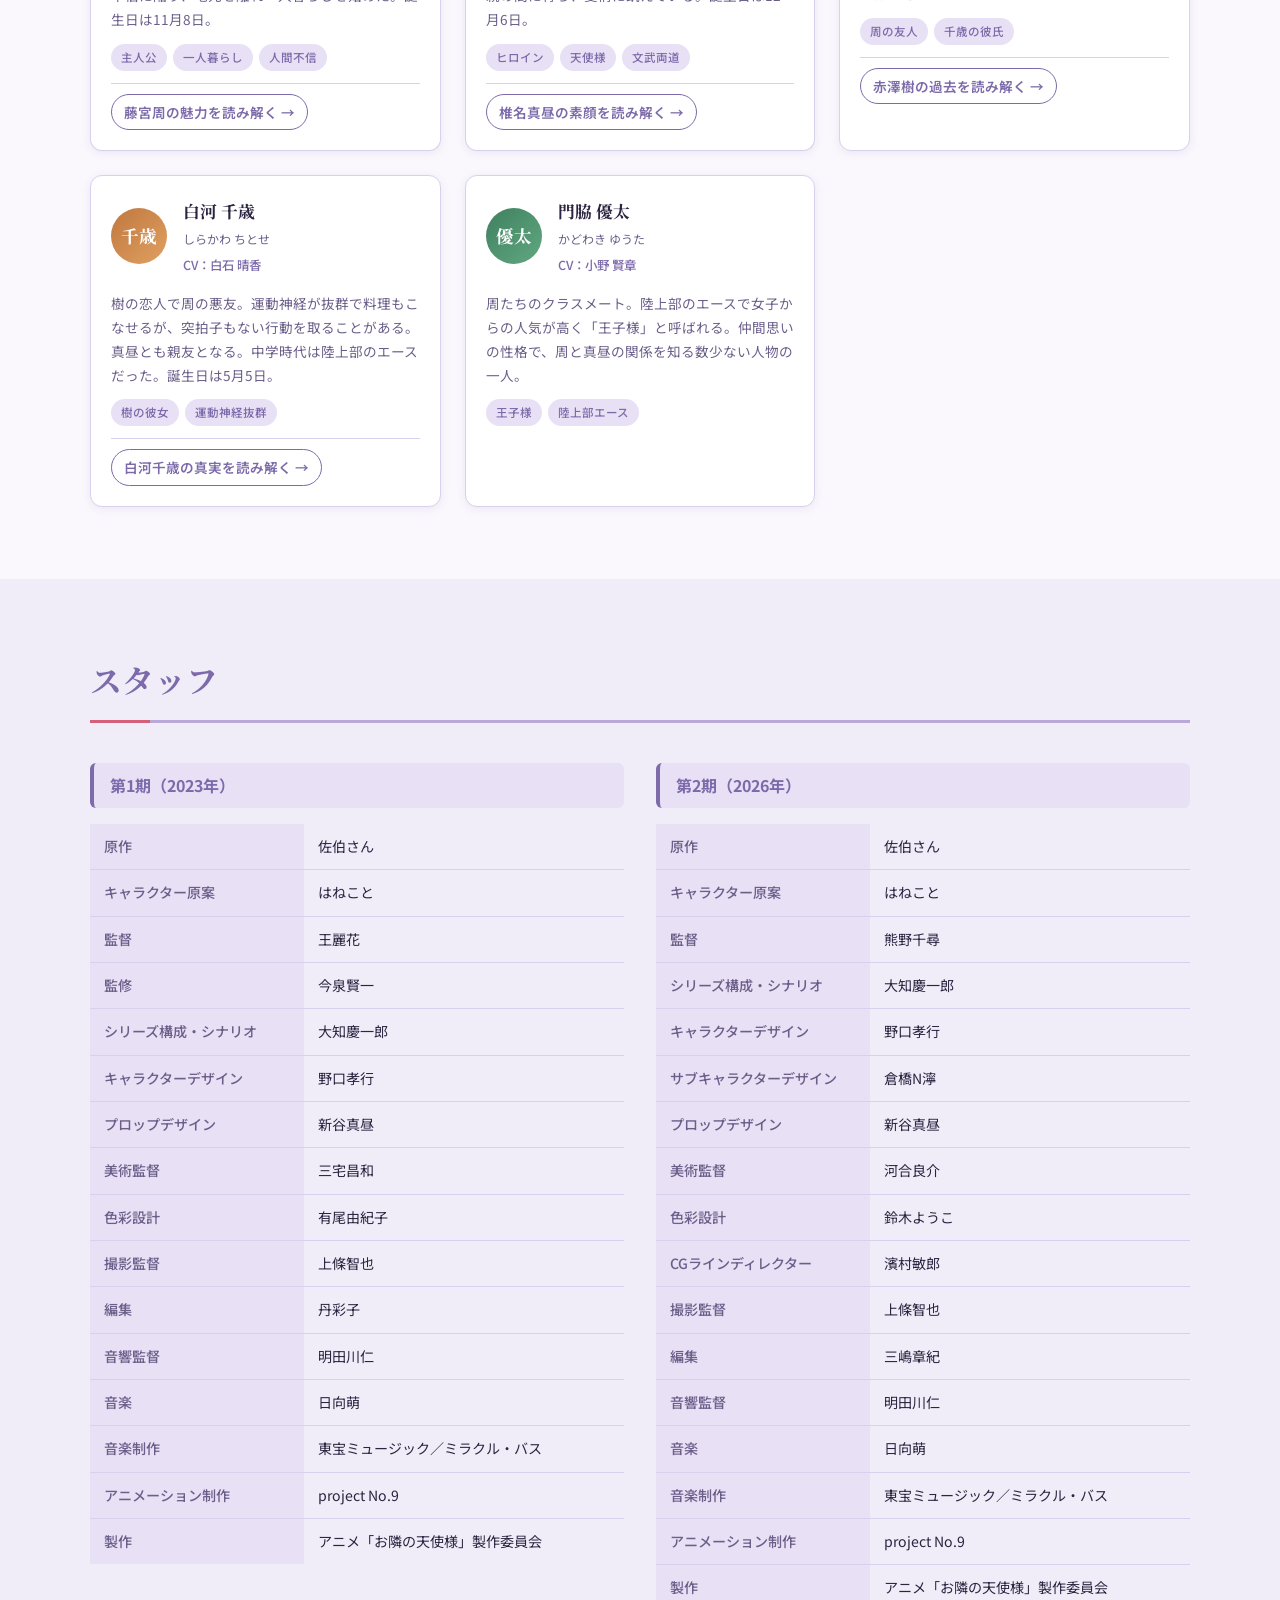
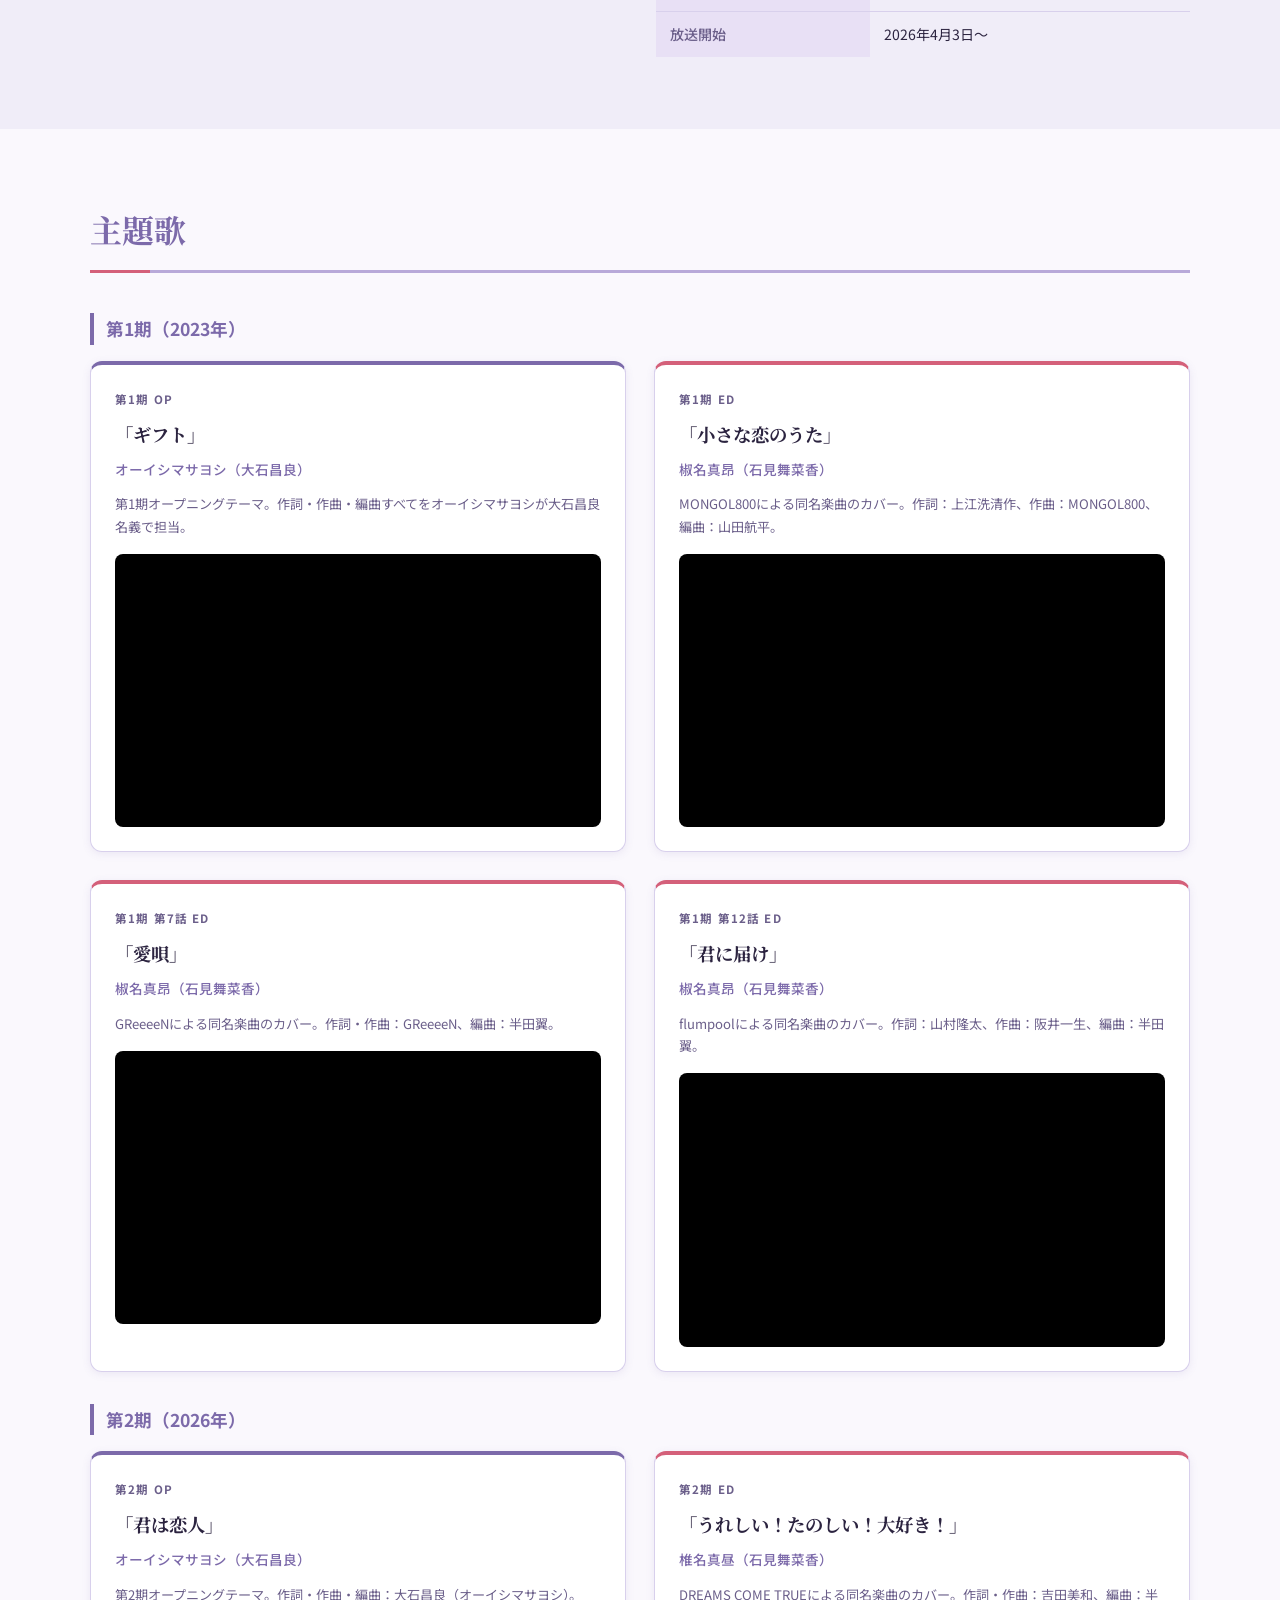
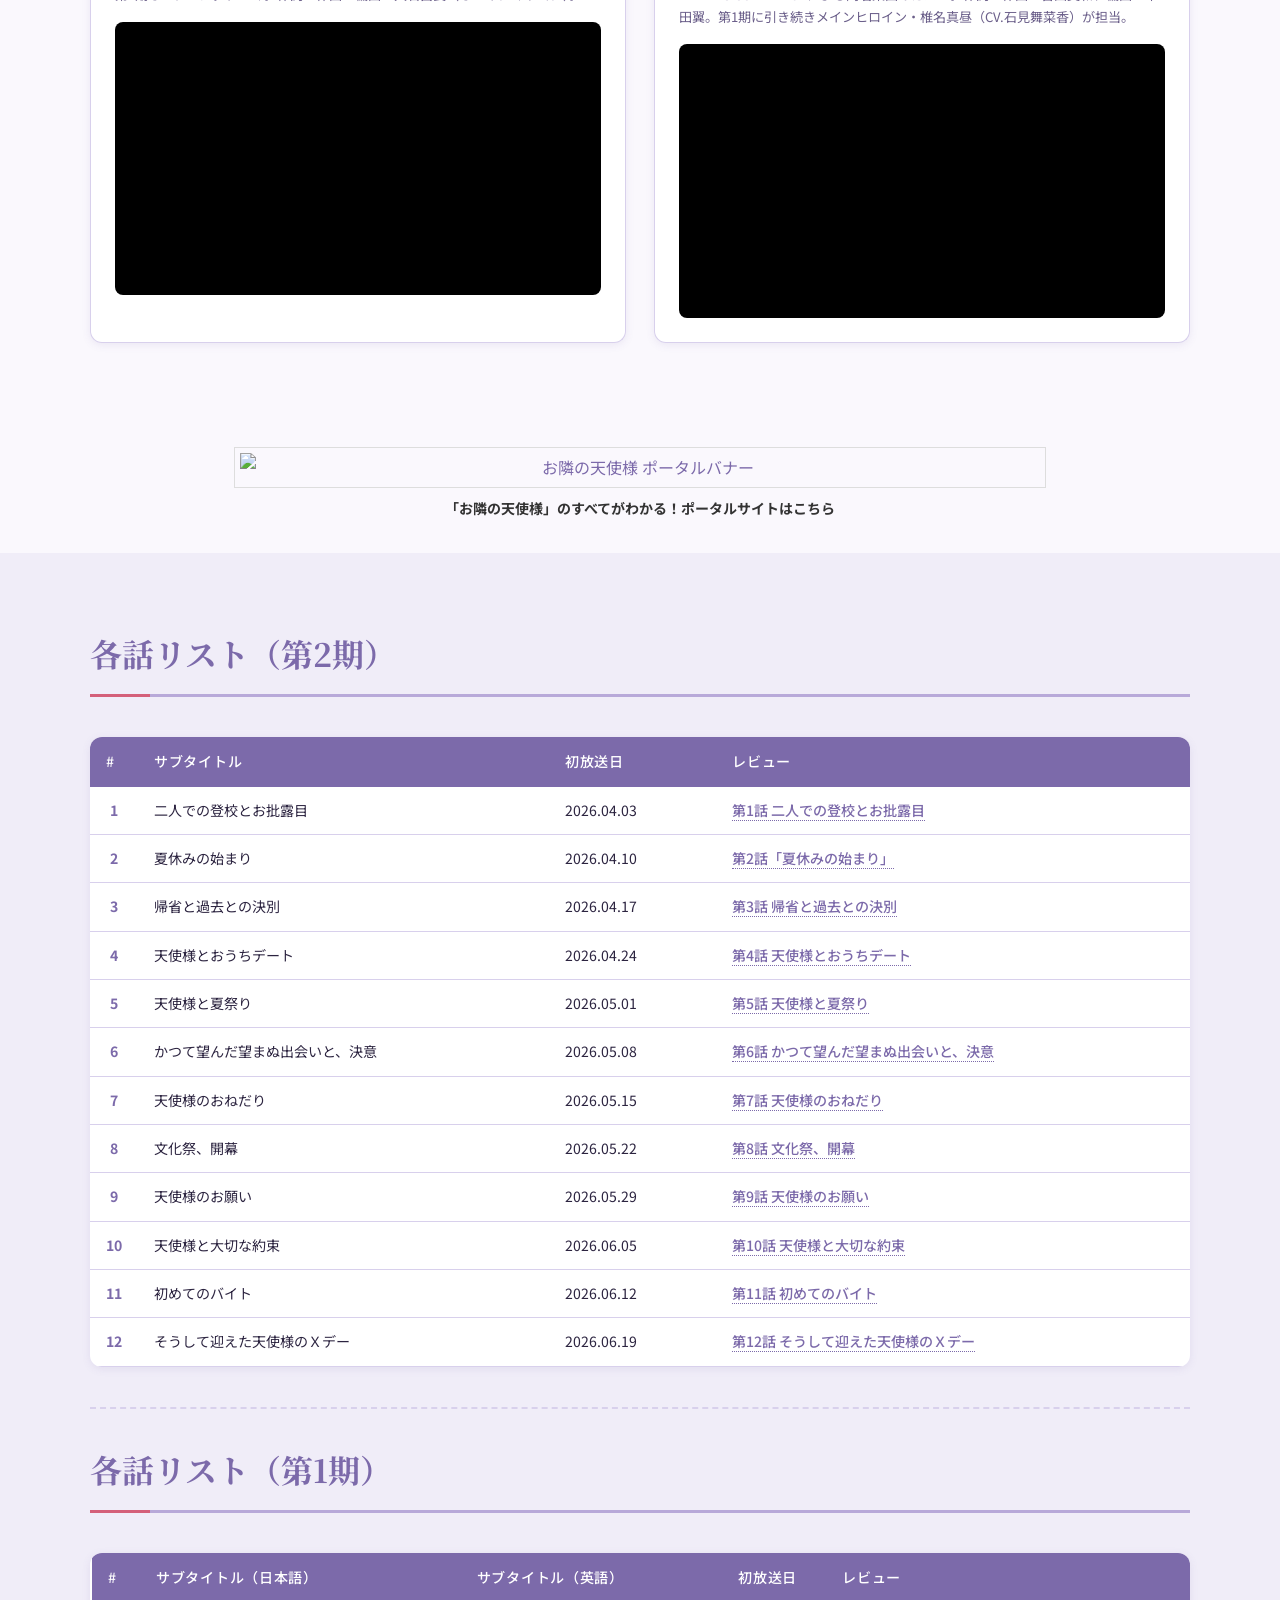
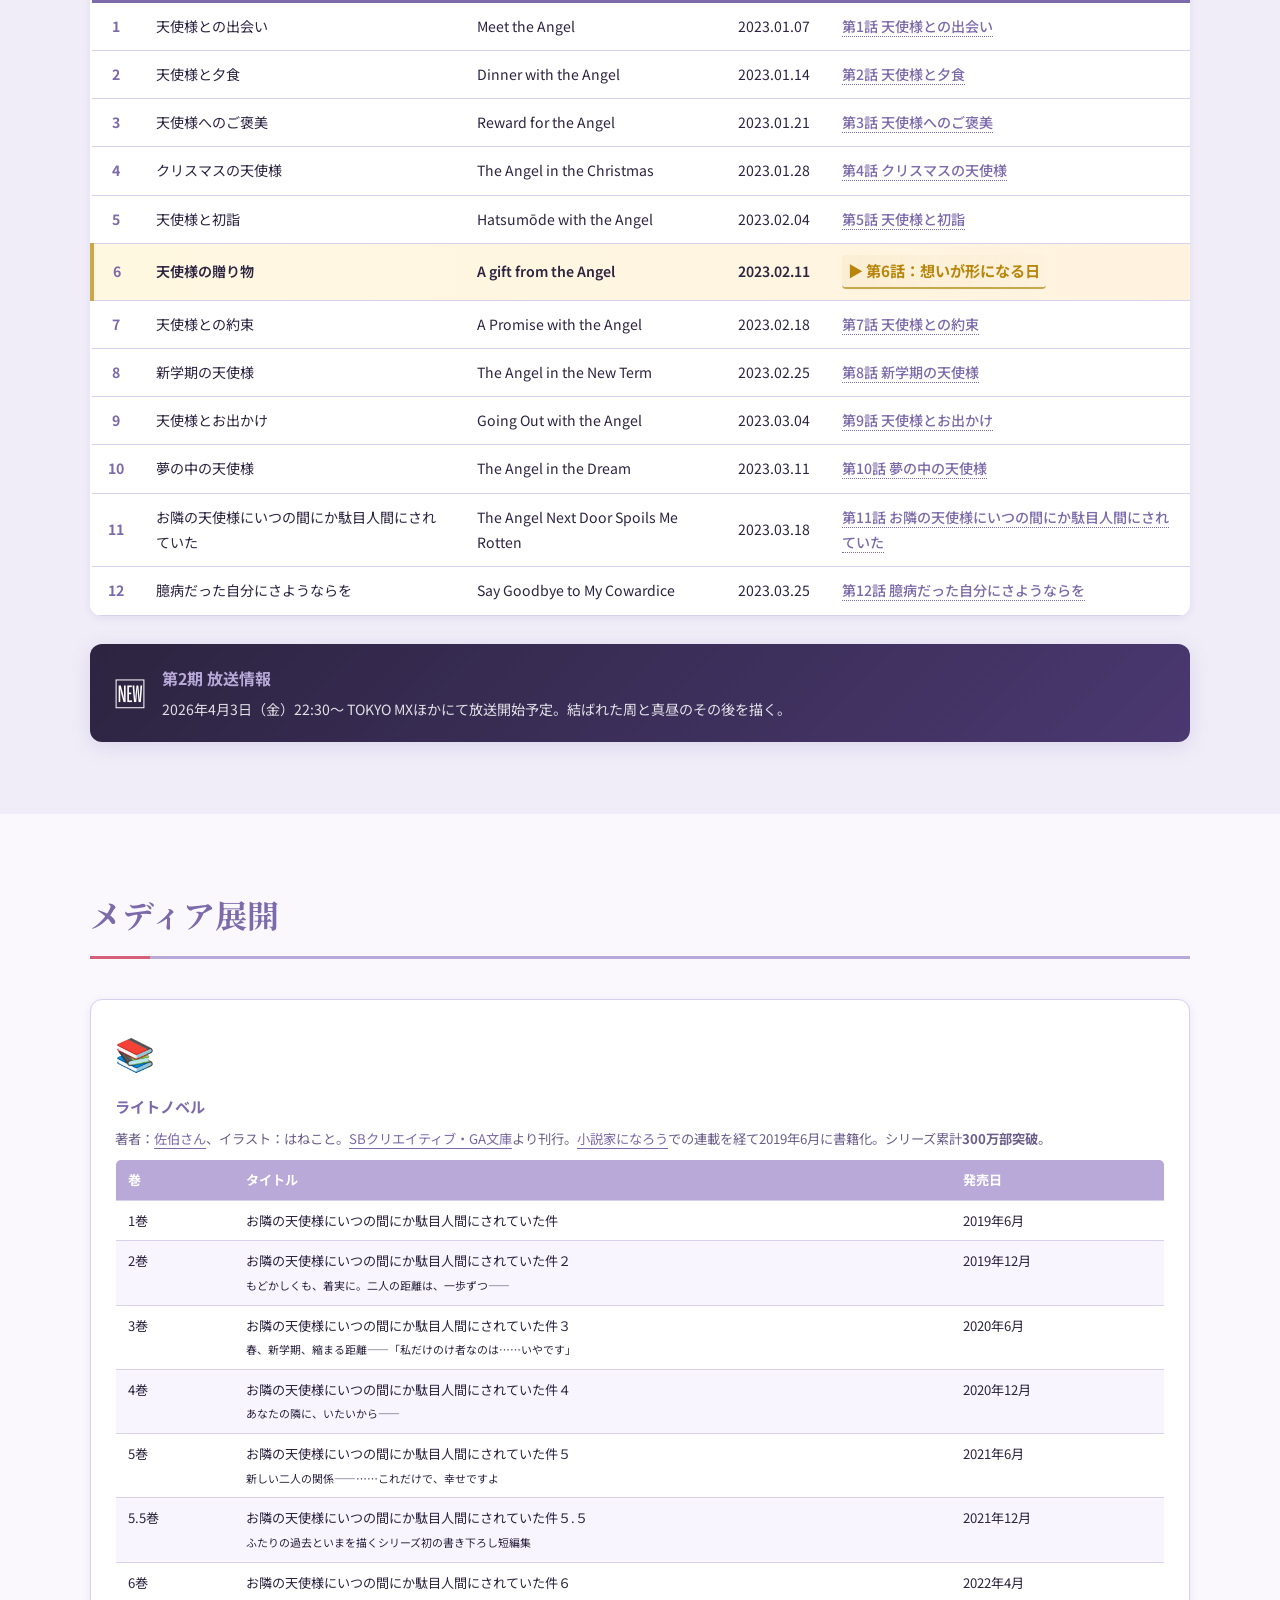
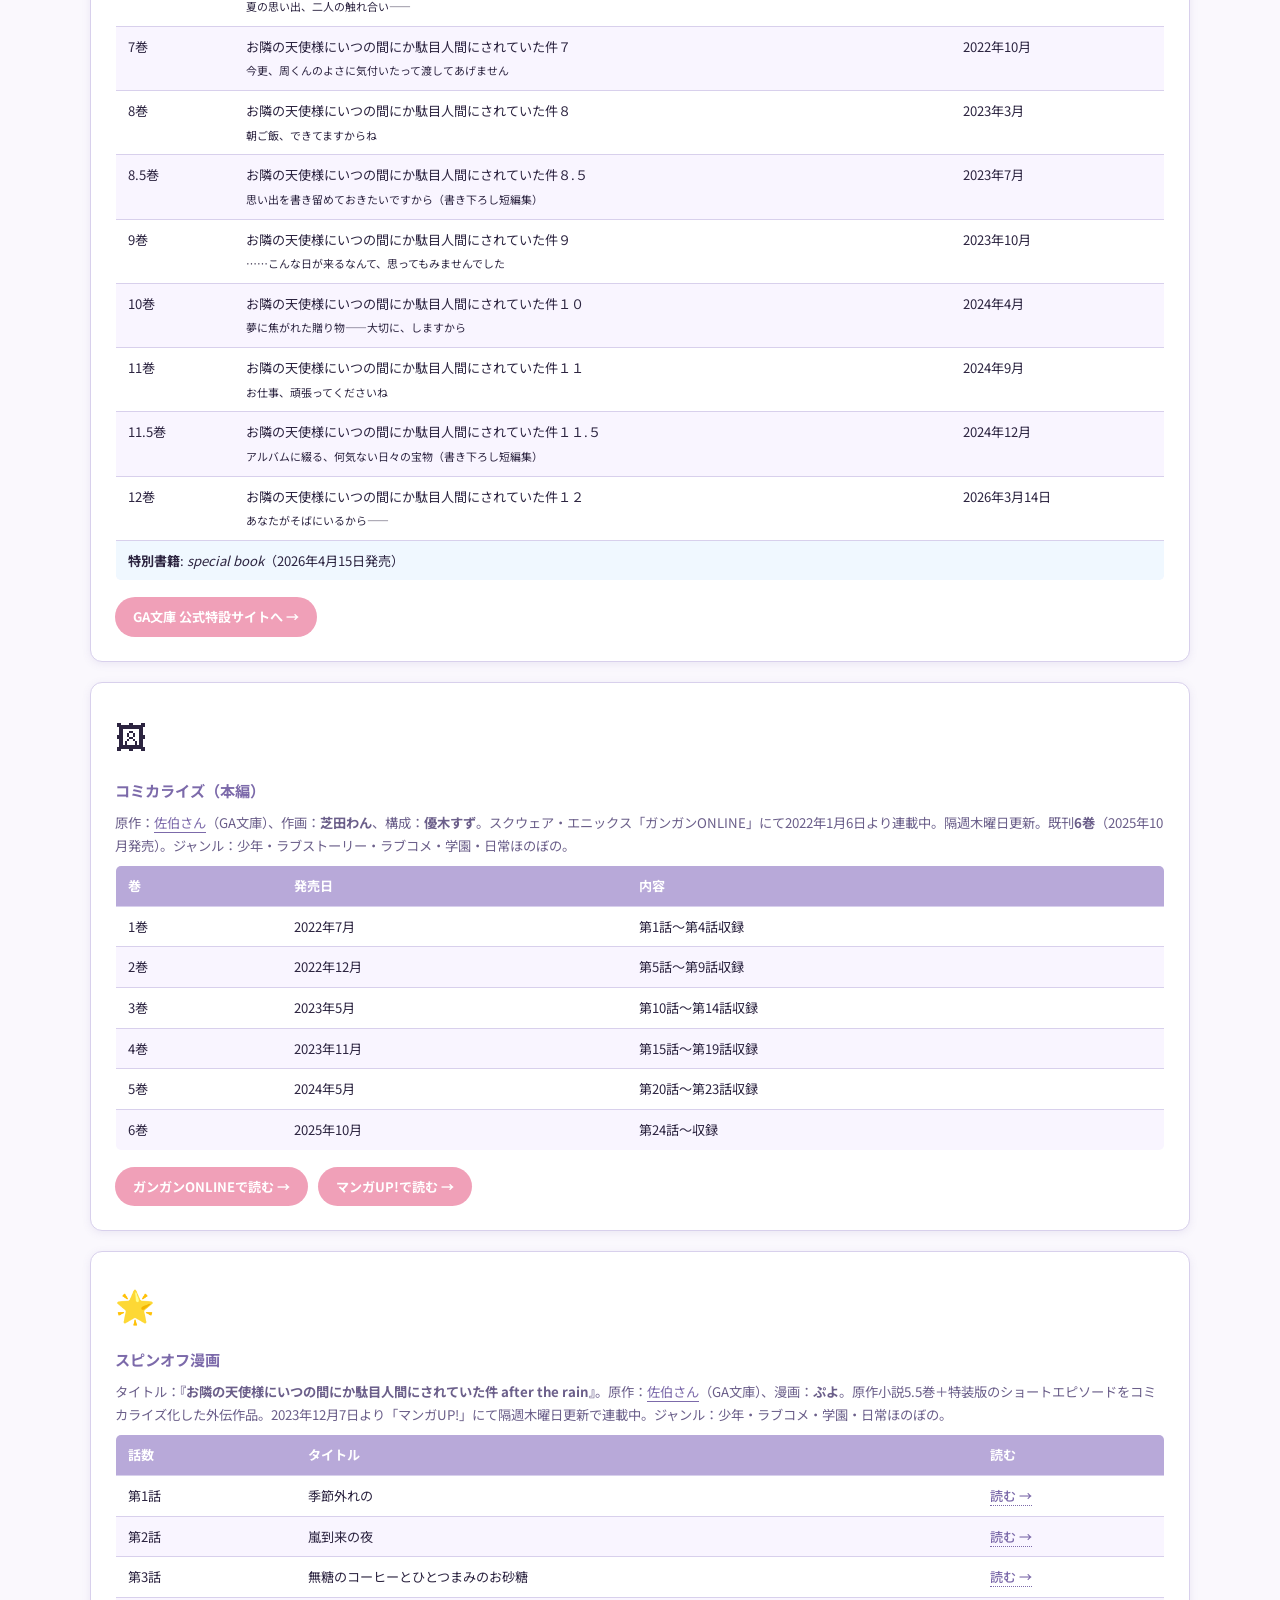
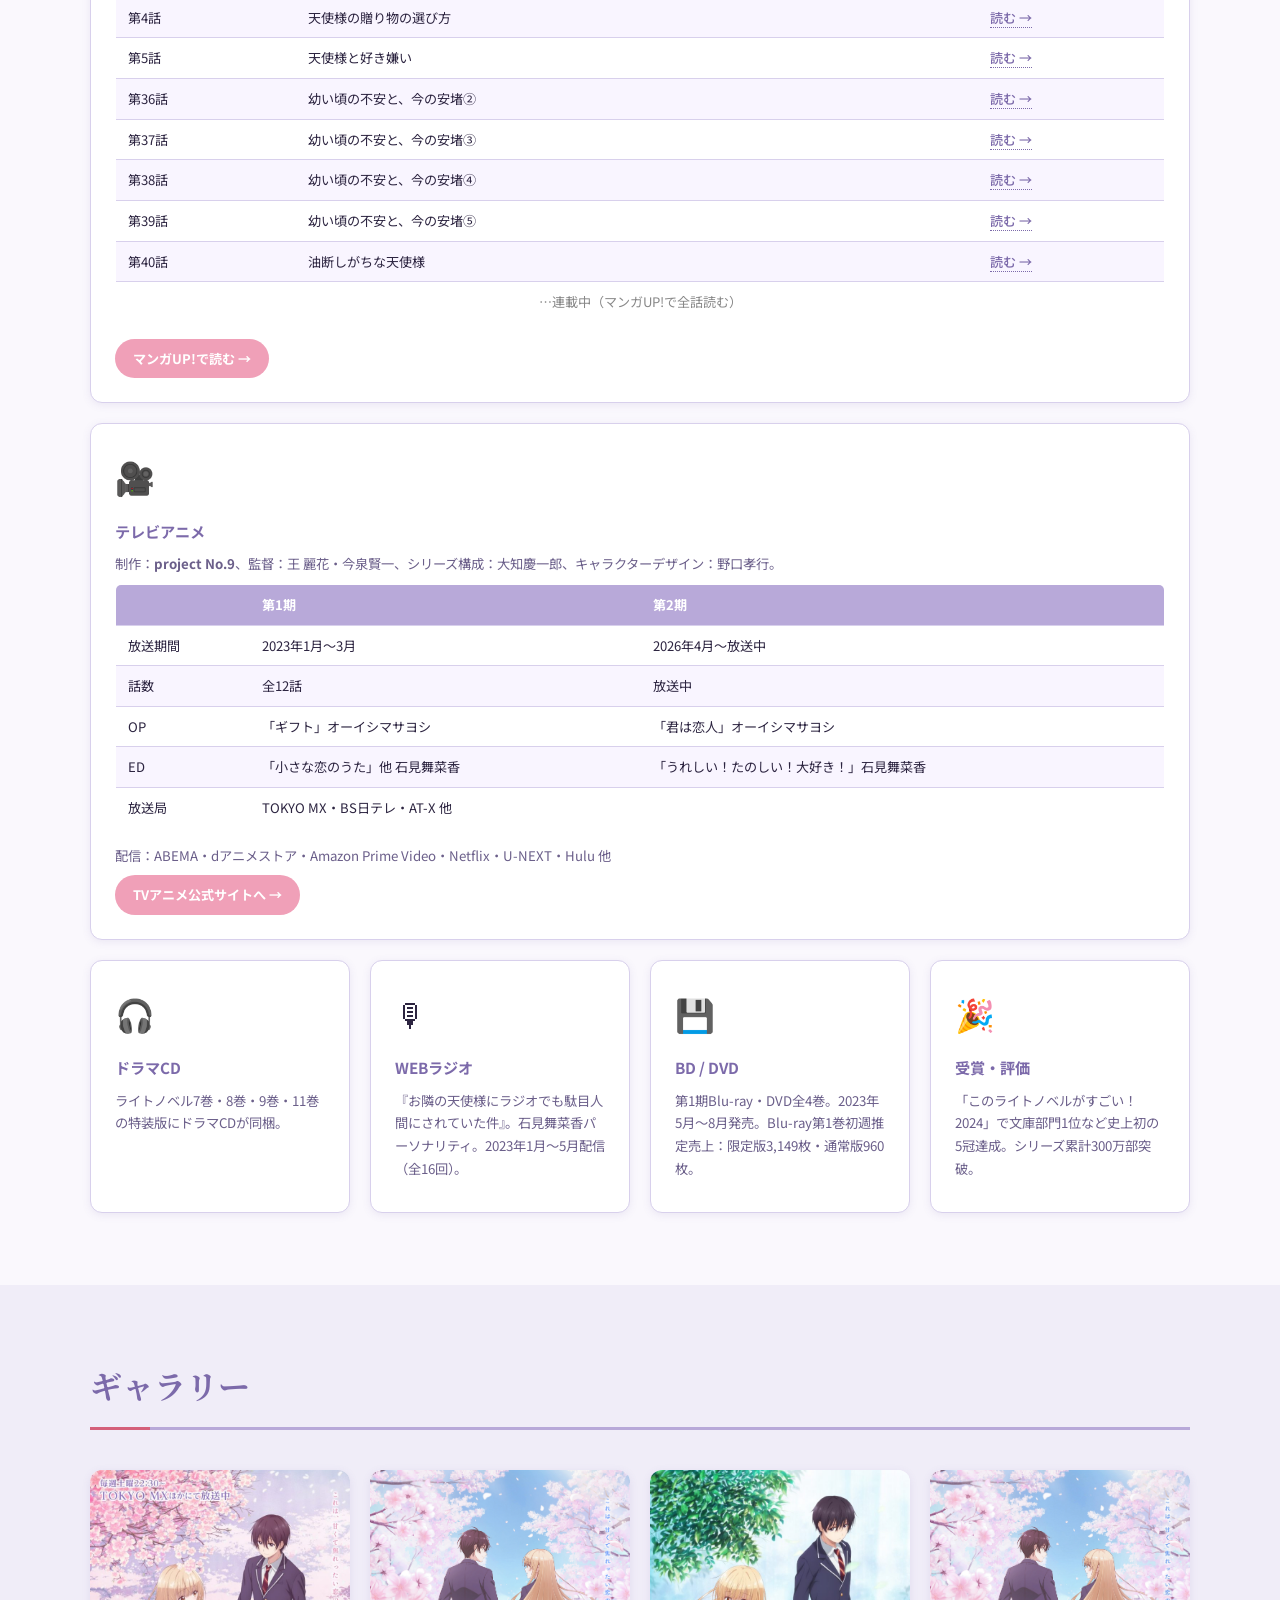
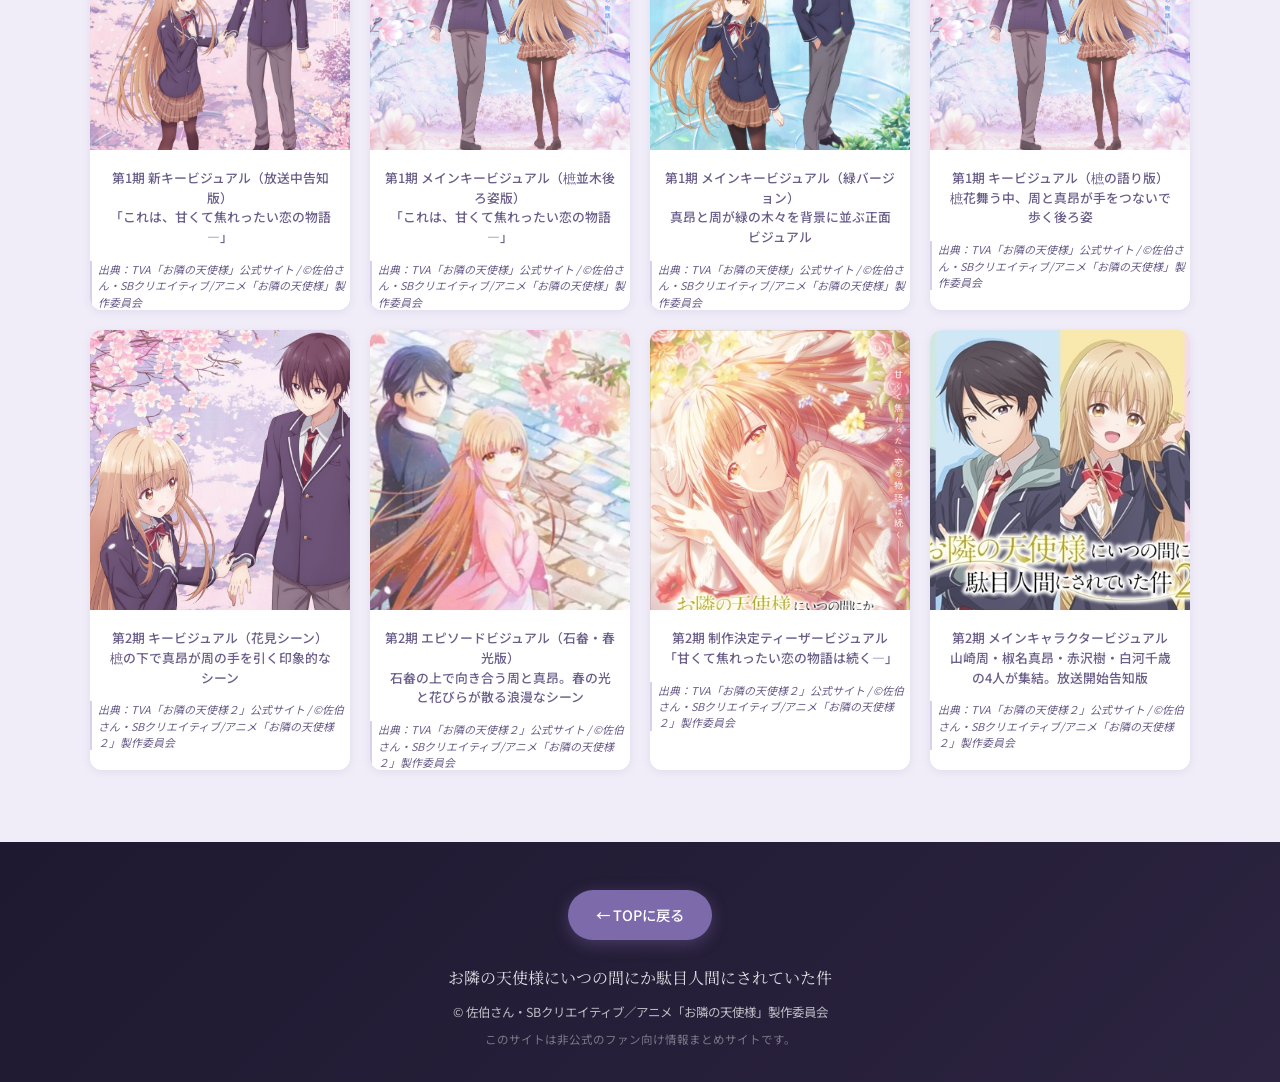
==== commit f9c54168: "Add: 第2期第7〜12話のリンクを追加" ====
--- a/index.html
+++ b/index.html
@@ -475,6 +475,12 @@
               <tr><td>4</td><td>天使様とおうちデート</td><td>2026.04.24</td><td><a href="https://www.anime-station.org/otonari-tenshi-ep4-analysis/" target="_blank" rel="noopener" class="ep-link">第4話 天使様とおうちデート</a></td></tr>
               <tr><td>5</td><td>天使様と夏祭り</td><td>2026.05.01</td><td><a href="https://www.anime-station.org/otonari-tenshi-5-review/" target="_blank" rel="noopener" class="ep-link">第5話 天使様と夏祭り</a></td></tr>
               <tr><td>6</td><td>かつて望んだ望まぬ出会いと、決意</td><td>2026.05.08</td><td><a href="https://www.anime-station.org/otonari-tenshi-s2-ep6/" target="_blank" rel="noopener" class="ep-link">第6話 かつて望んだ望まぬ出会いと、決意</a></td></tr>
+              <tr><td>7</td><td>天使様のおねだり</td><td>2026.05.15</td><td><a href="https://www.anime-station.org/otonari-tenshi-s2-ep7/" target="_blank" rel="noopener" class="ep-link">第7話 天使様のおねだり</a></td></tr>
+              <tr><td>8</td><td>文化祭、開幕</td><td>2026.05.22</td><td><a href="https://www.anime-station.org/otonari-tenshi-episode8-review/" target="_blank" rel="noopener" class="ep-link">第8話 文化祭、開幕</a></td></tr>
+              <tr><td>9</td><td>天使様のお願い</td><td>2026.05.29</td><td><a href="https://www.anime-station.org/otonari-tenshi-anime-review-s2-ep9/" target="_blank" rel="noopener" class="ep-link">第9話 天使様のお願い</a></td></tr>
+              <tr><td>10</td><td>天使様と大切な約束</td><td>2026.06.05</td><td><a href="https://www.anime-station.org/otonari-tenshi-anime-review-s2-ep10/" target="_blank" rel="noopener" class="ep-link">第10話 天使様と大切な約束</a></td></tr>
+              <tr><td>11</td><td>初めてのバイト</td><td>2026.06.12</td><td><a href="https://www.anime-station.org/otonari-s2-ep11/" target="_blank" rel="noopener" class="ep-link">第11話 初めてのバイト</a></td></tr>
+              <tr><td>12</td><td>そうして迎えた天使様のＸデー</td><td>2026.06.19</td><td><a href="https://www.anime-station.org/otonari-no-tenshisama-12-omoiai-kakugo/" target="_blank" rel="noopener" class="ep-link">第12話 そうして迎えた天使様のＸデー</a></td></tr>
             </tbody>
           </table>
         </div>
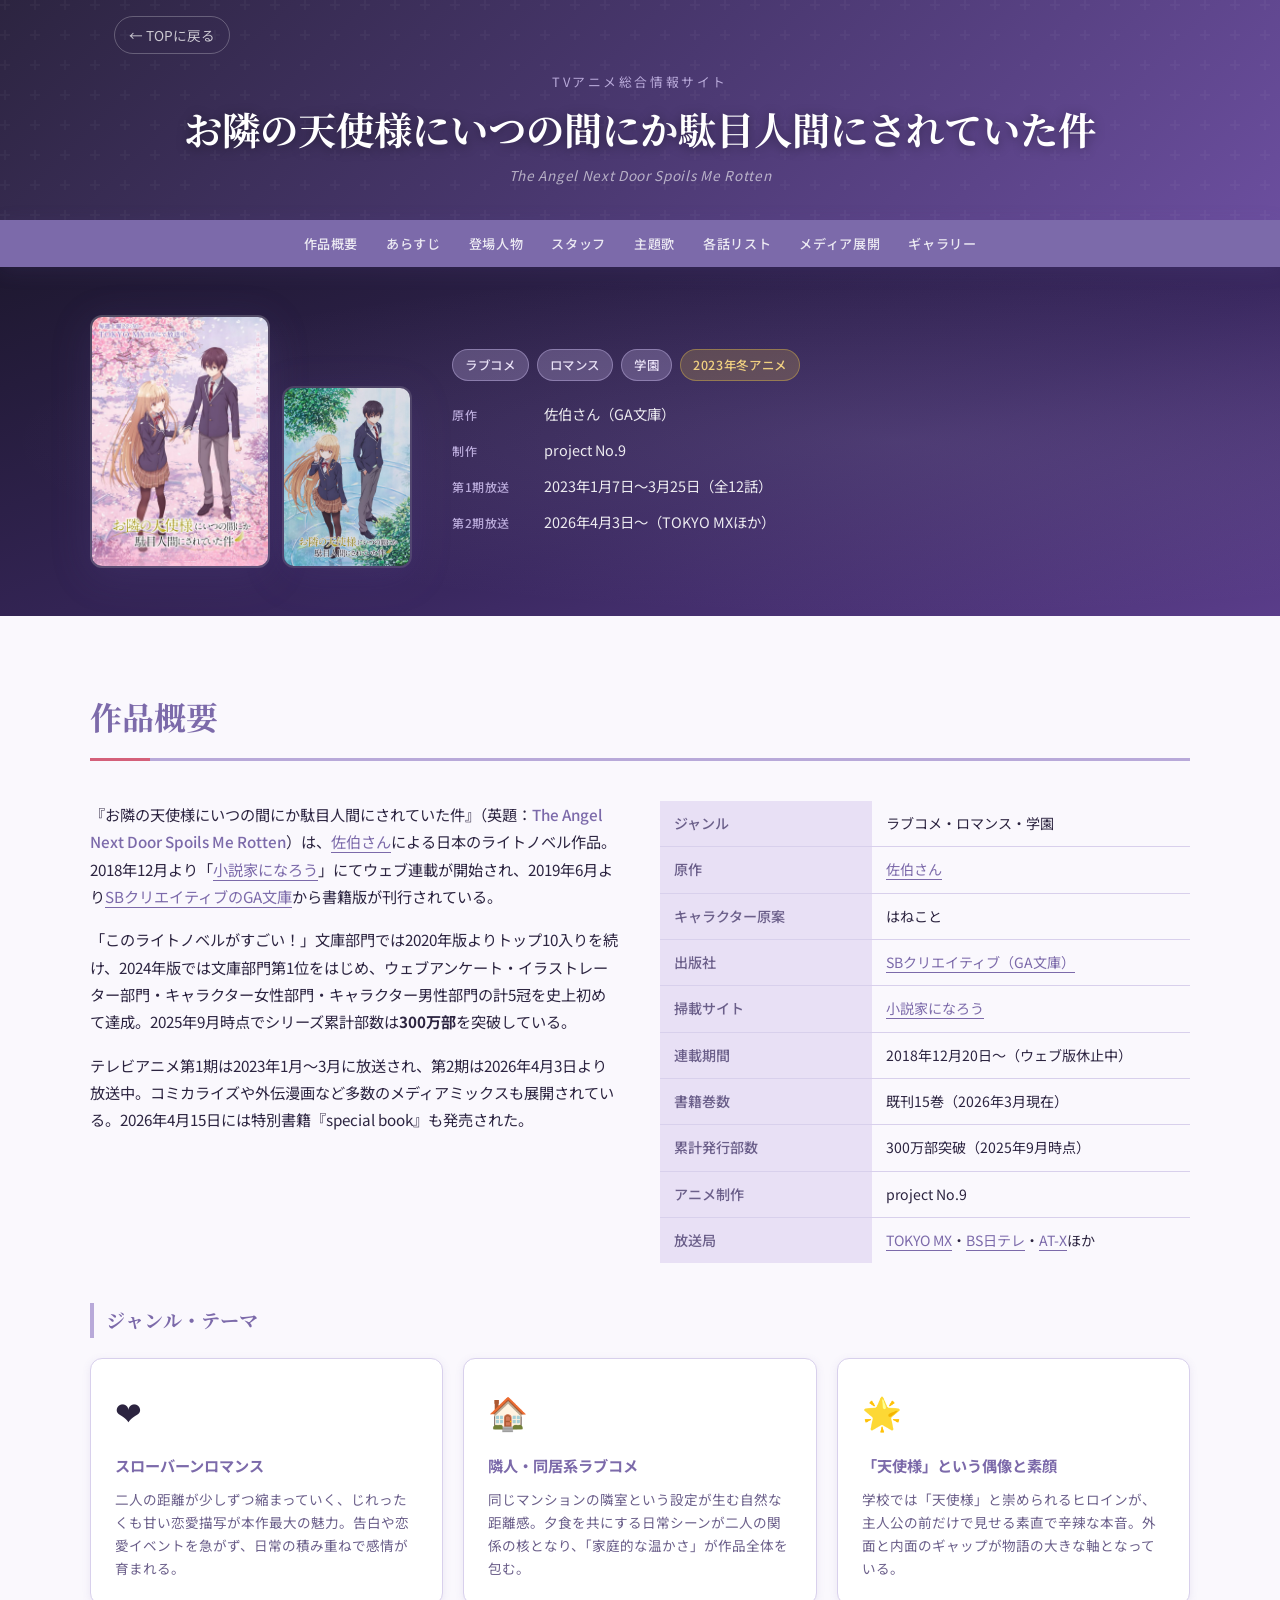
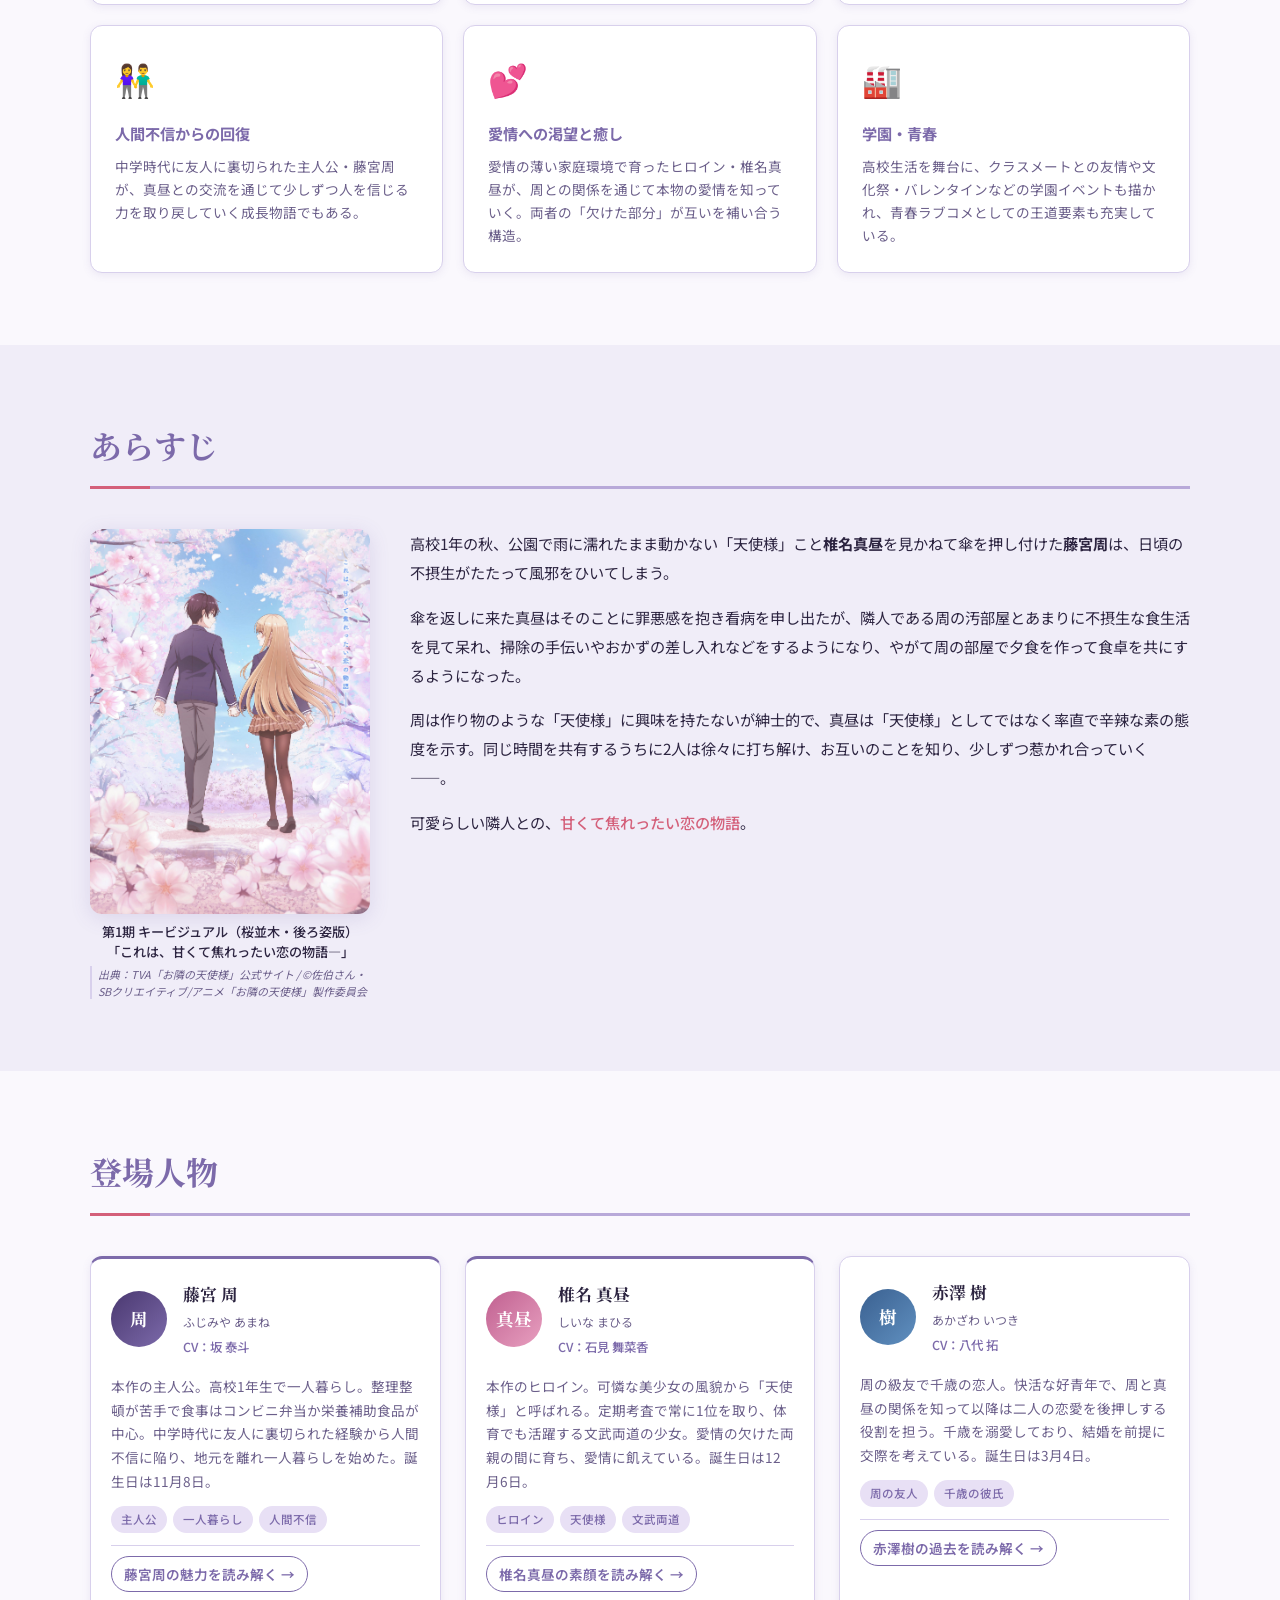
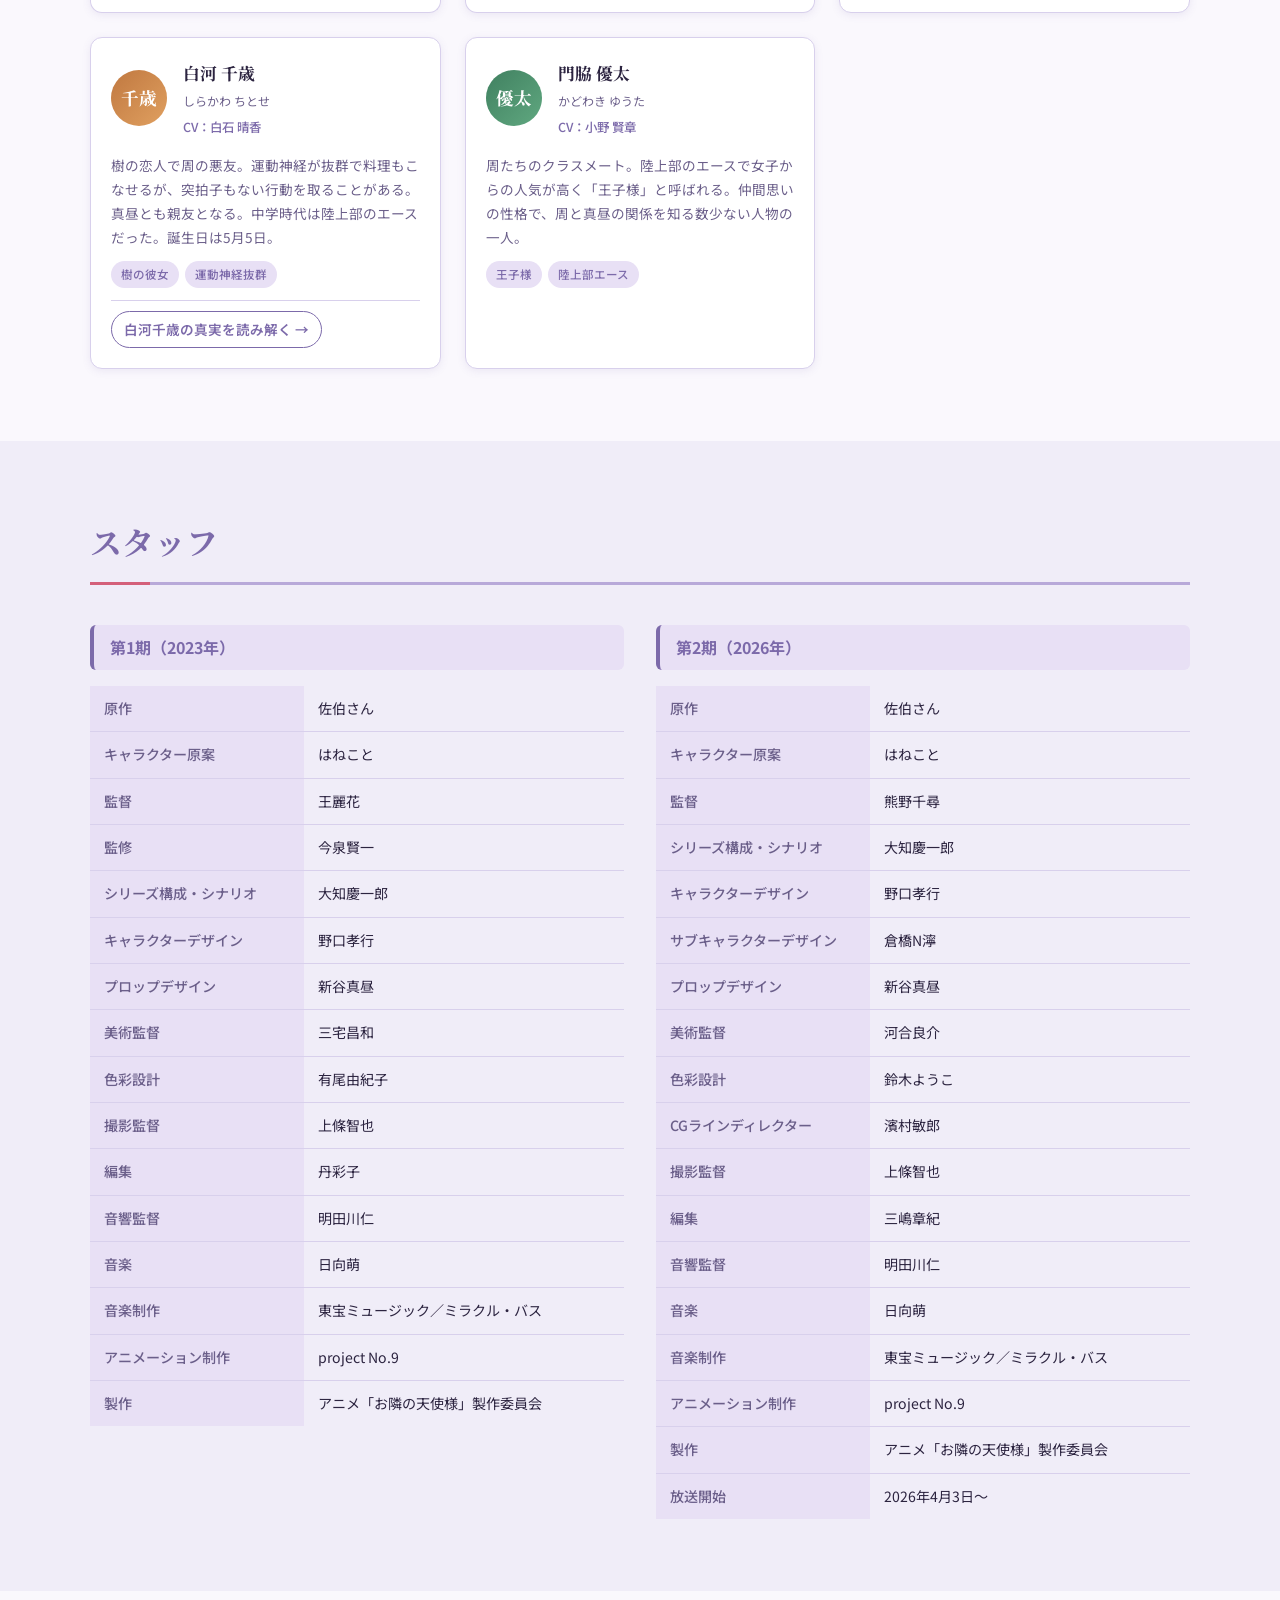
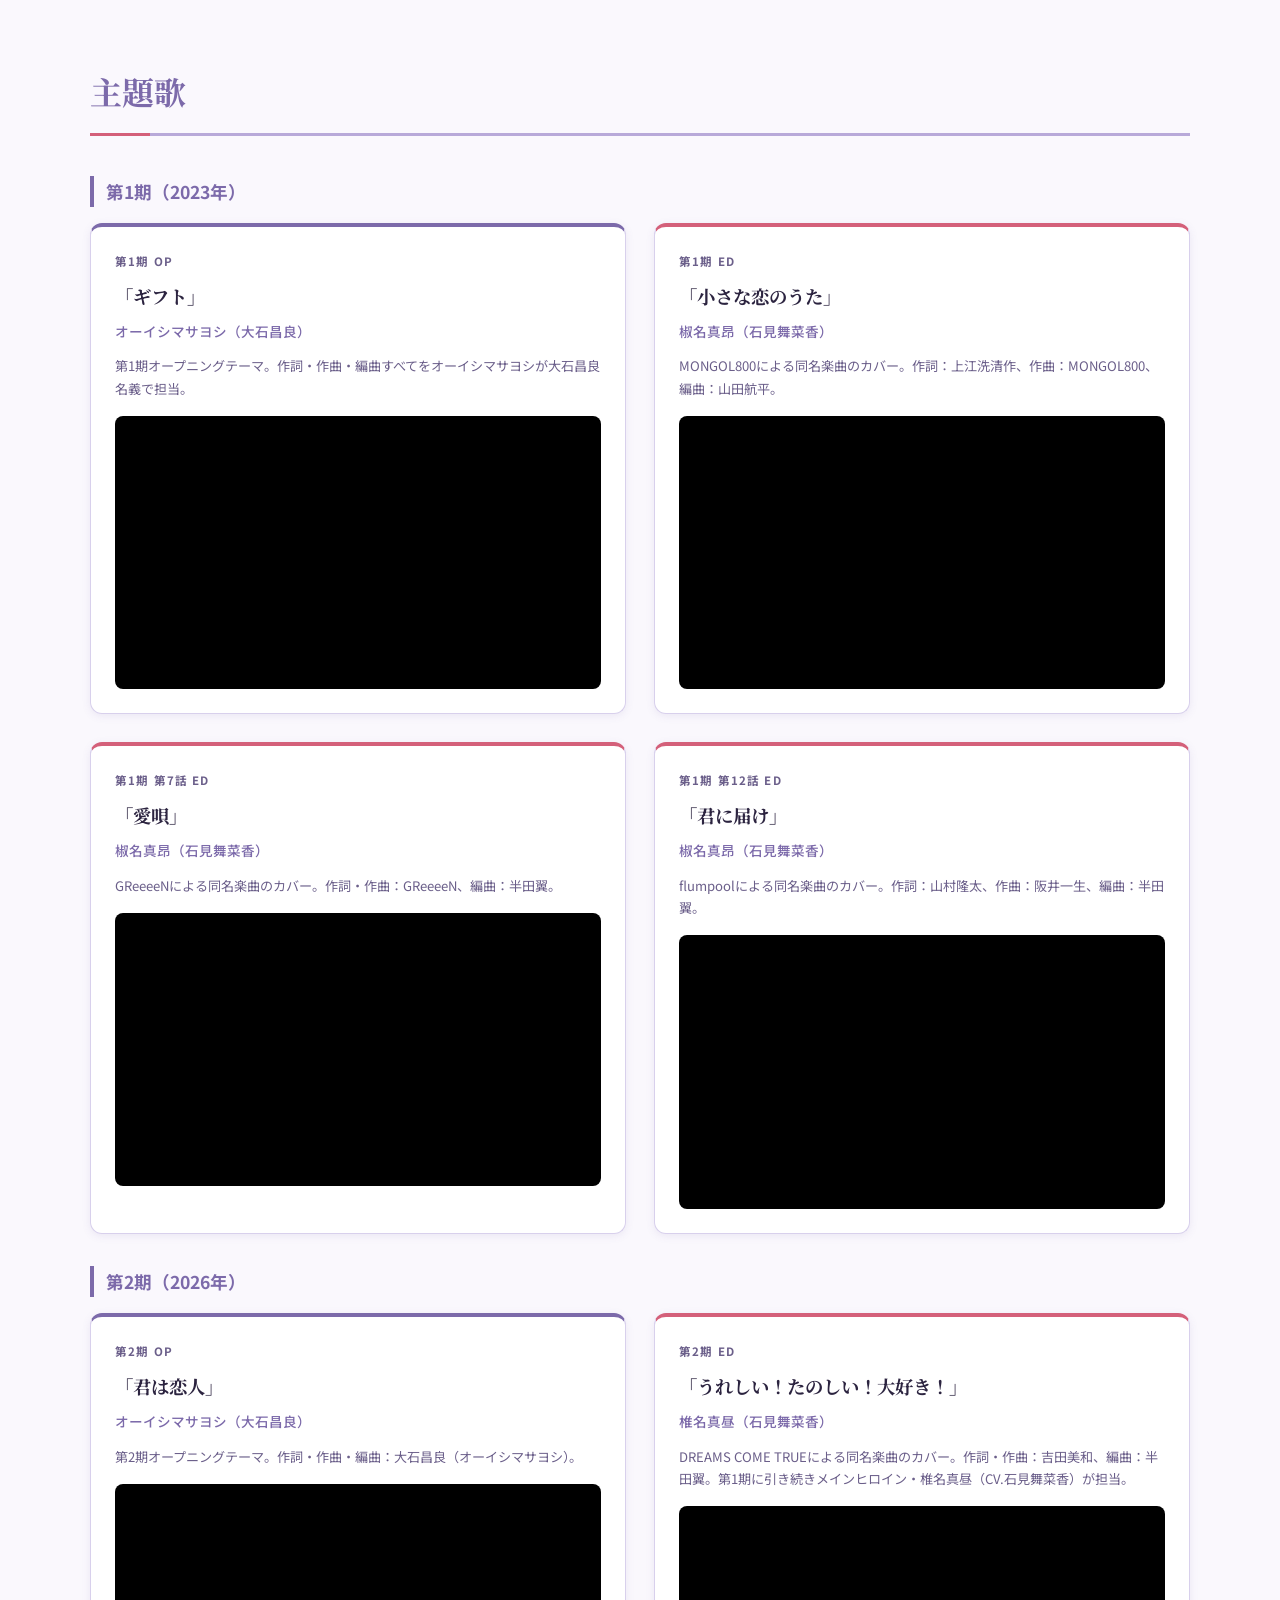
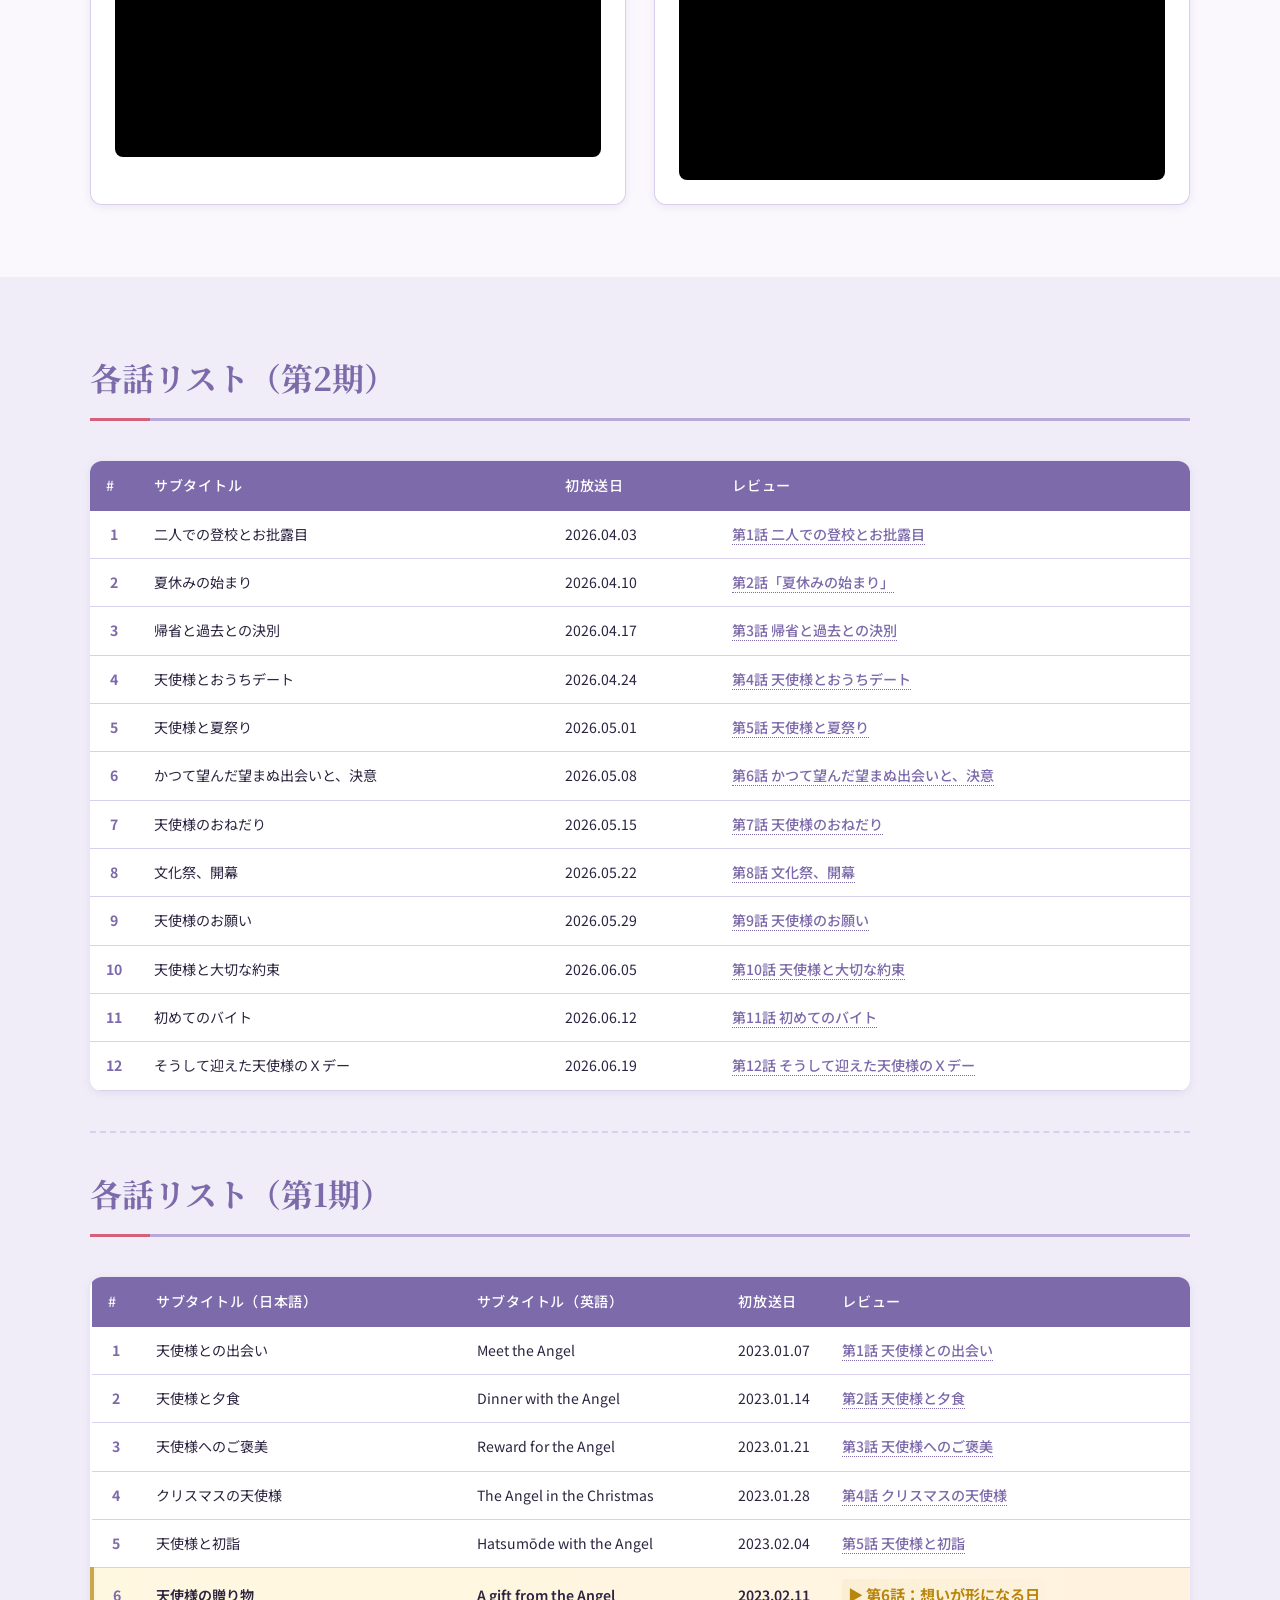
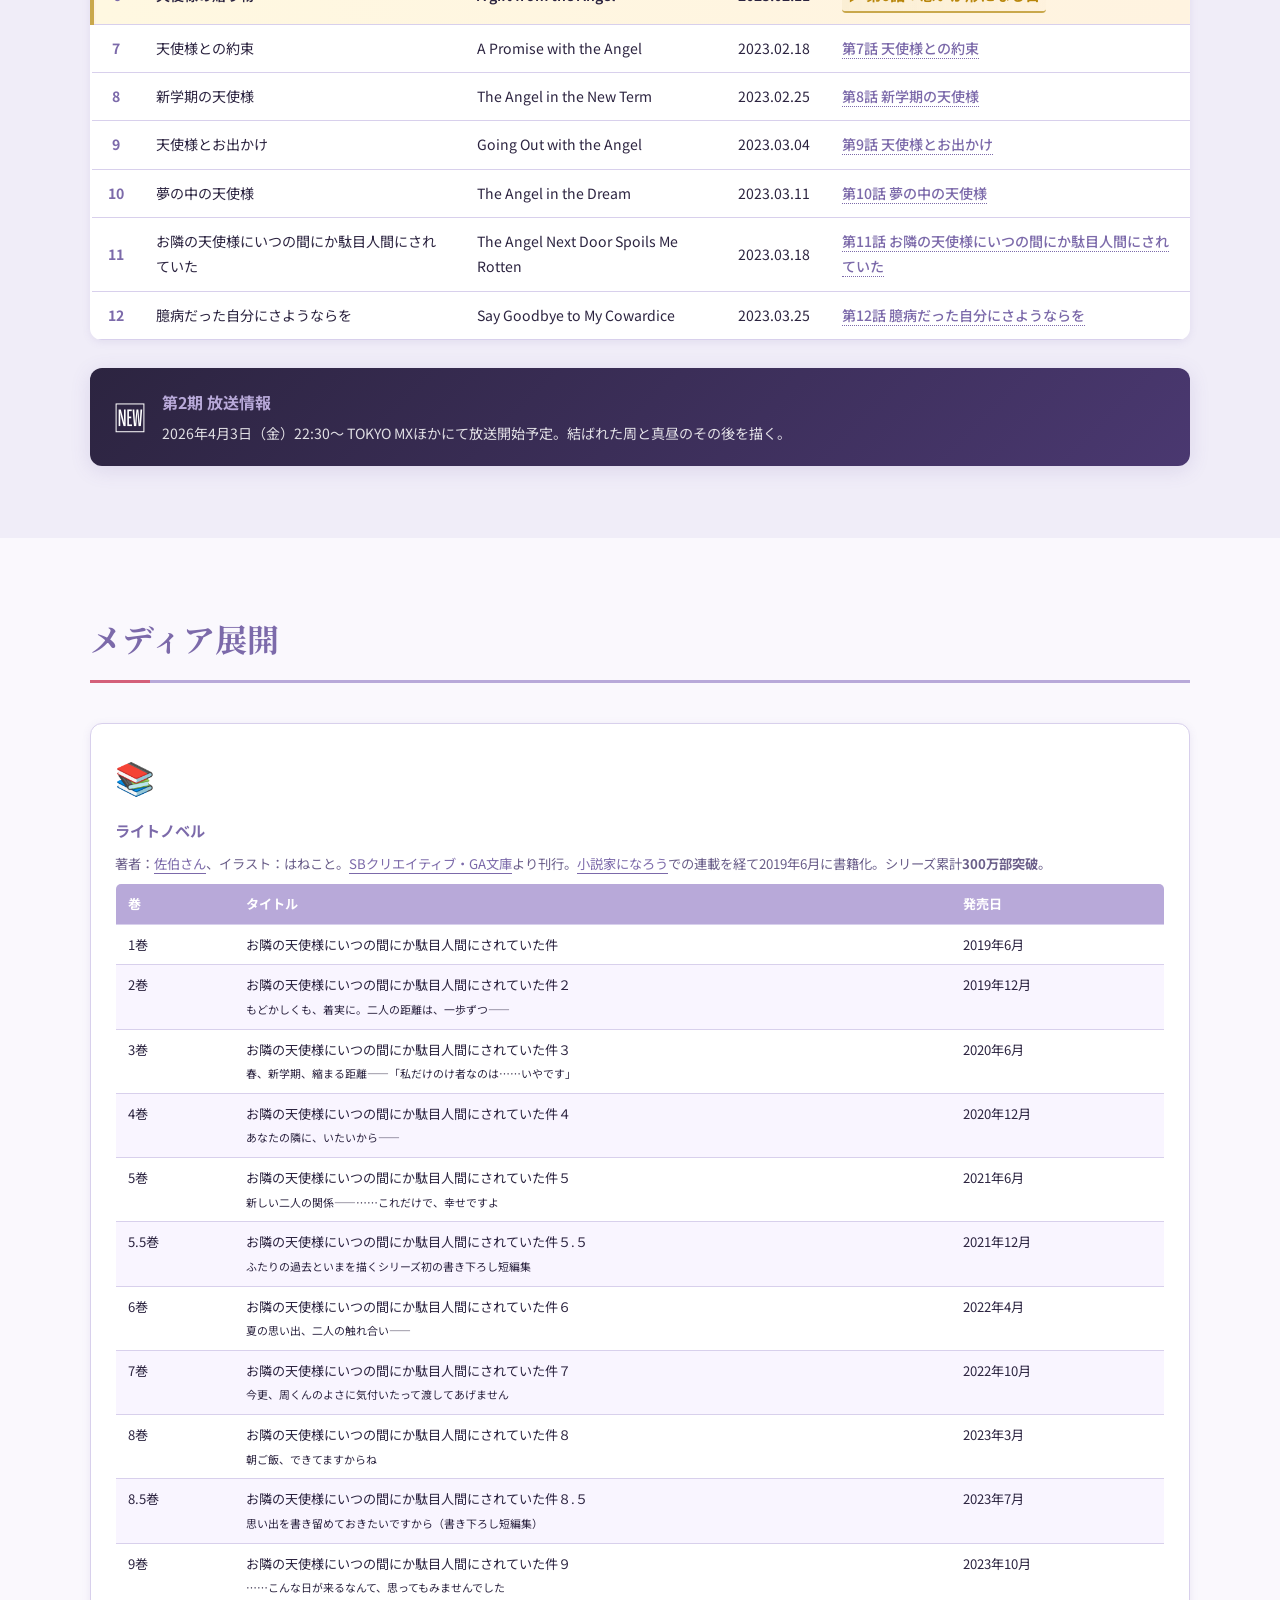
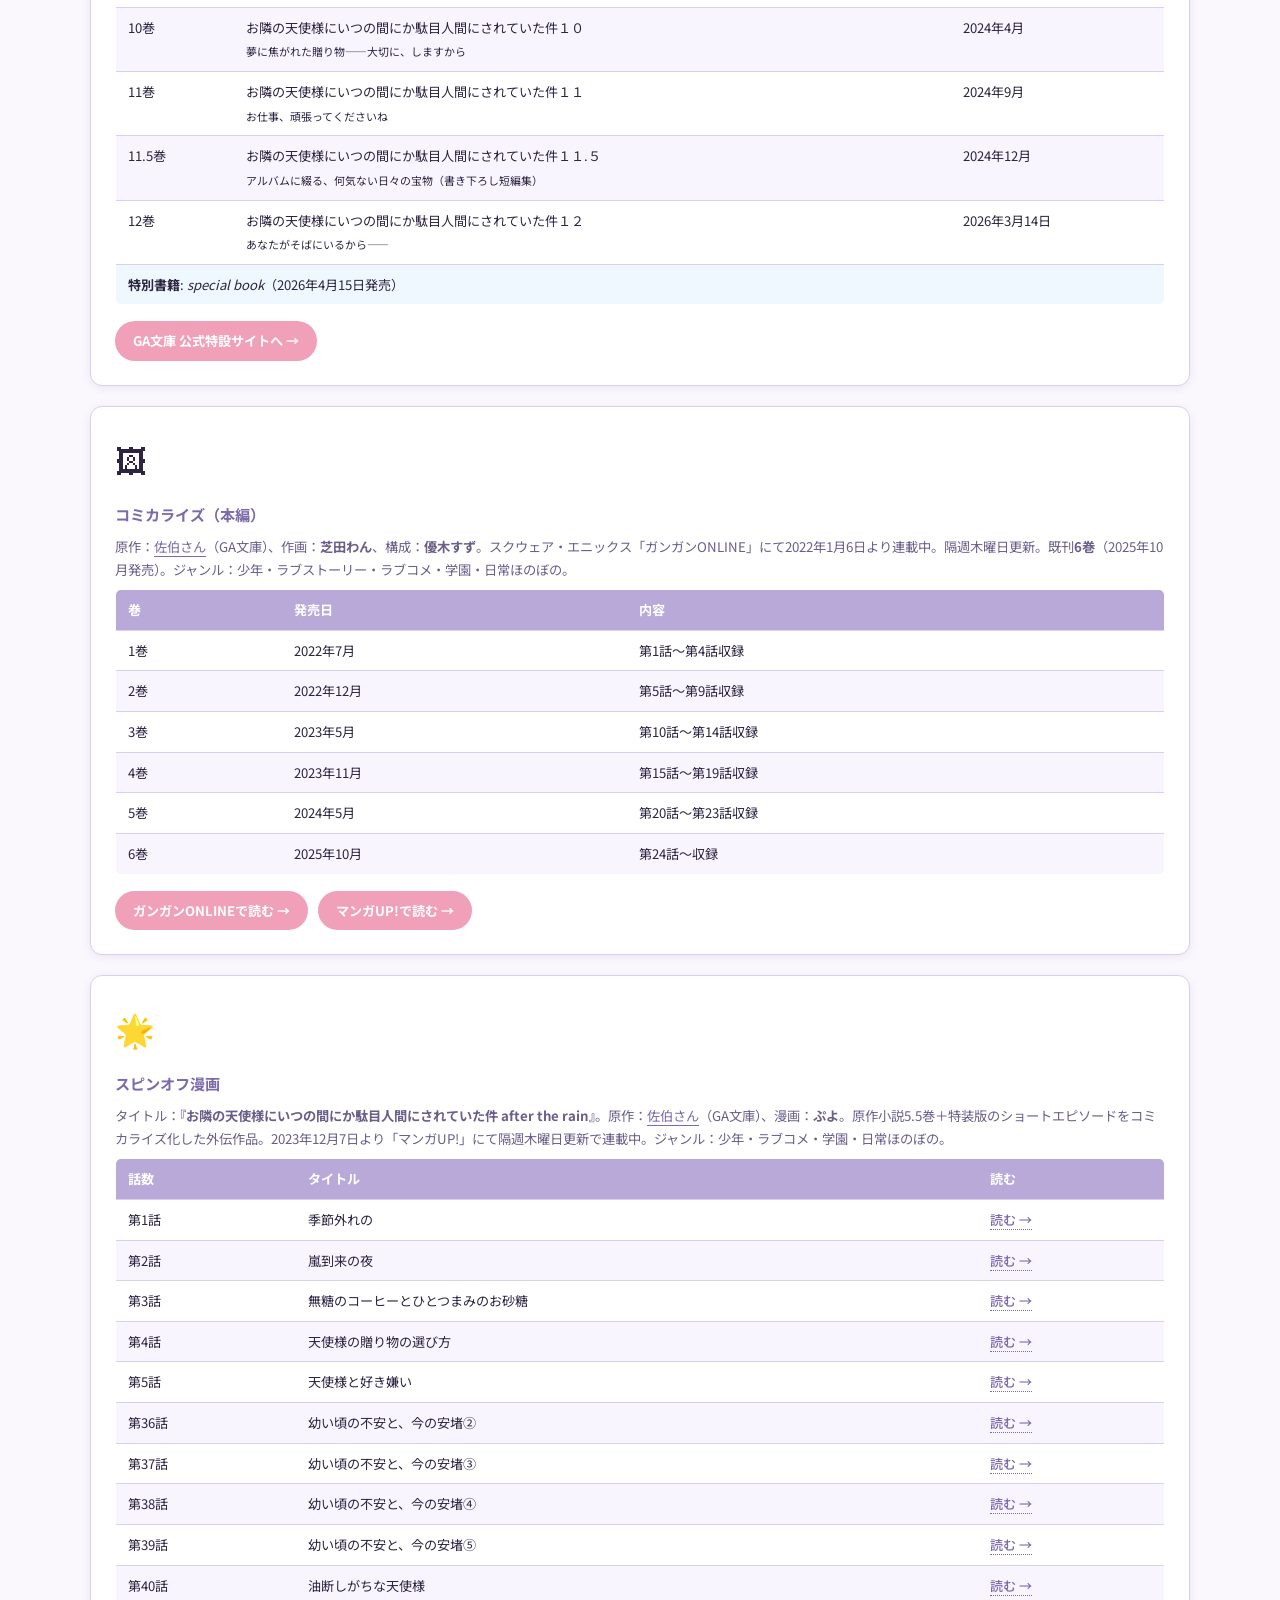
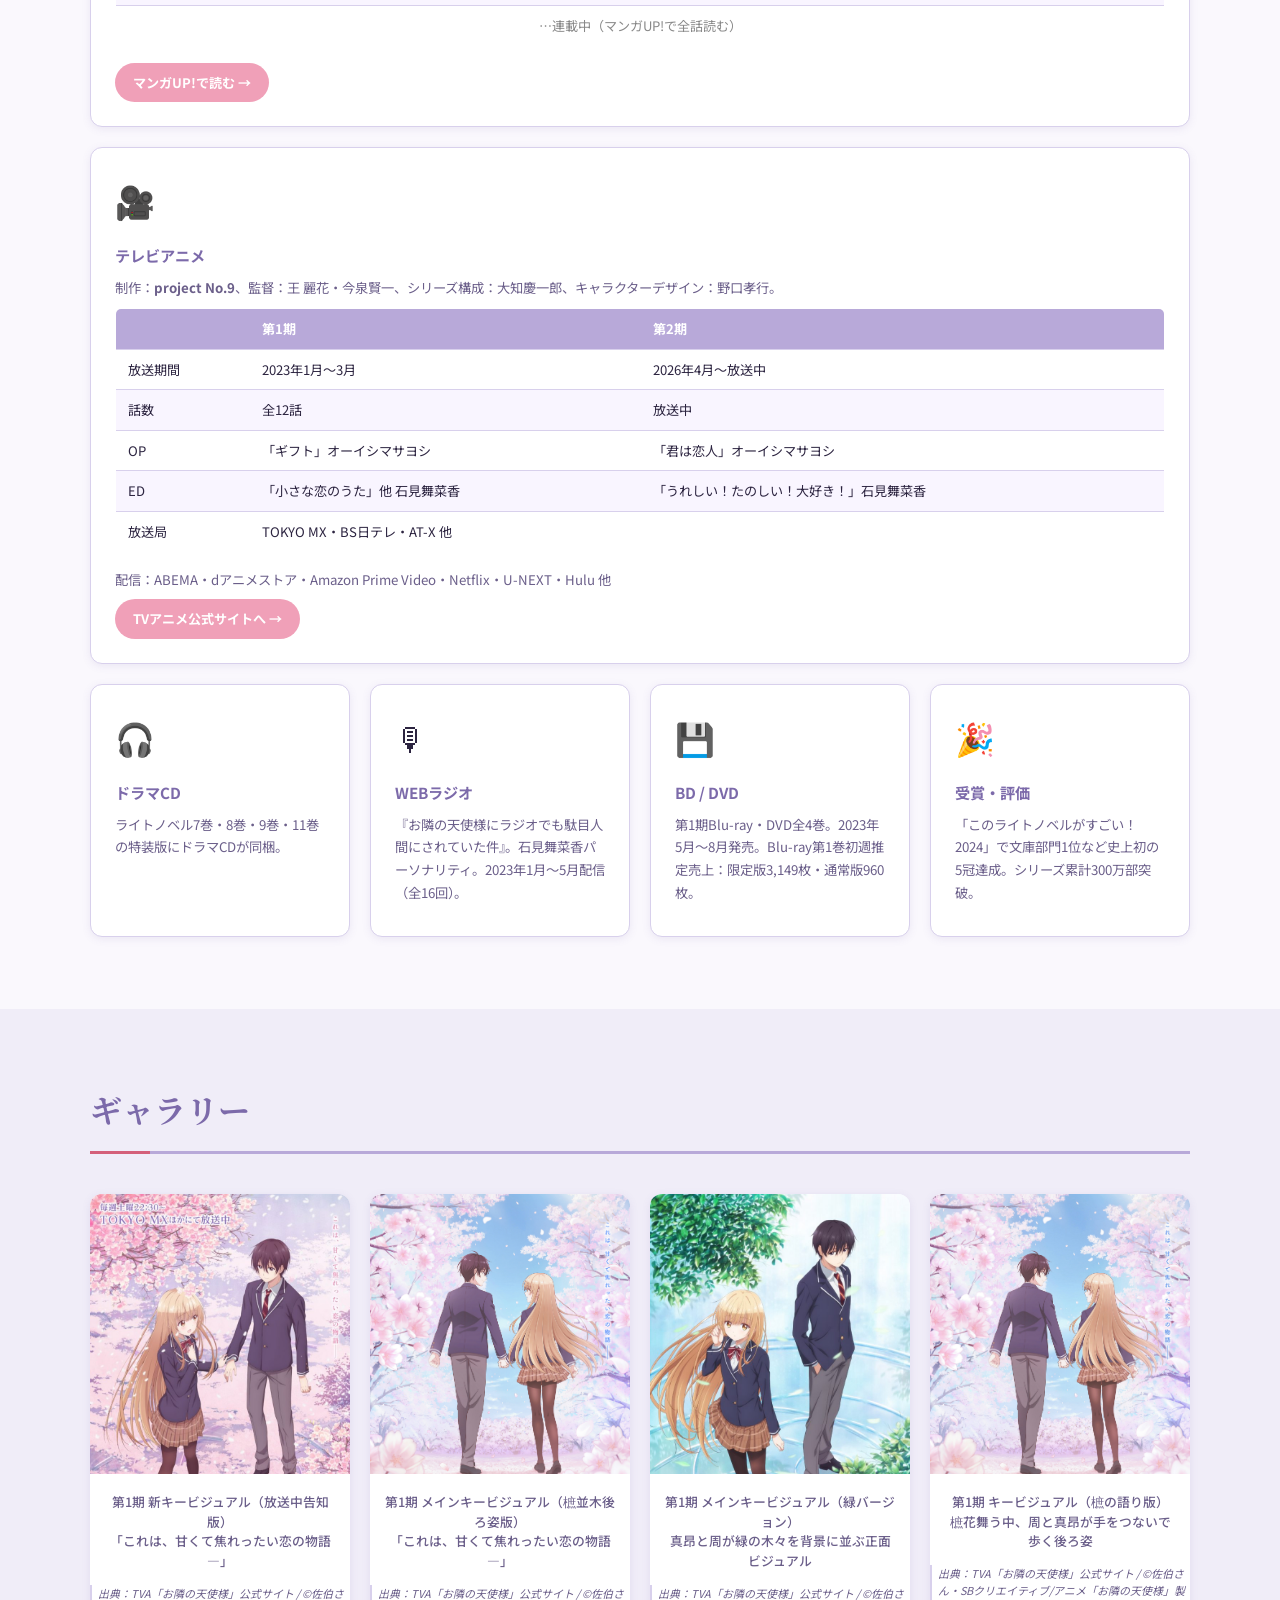
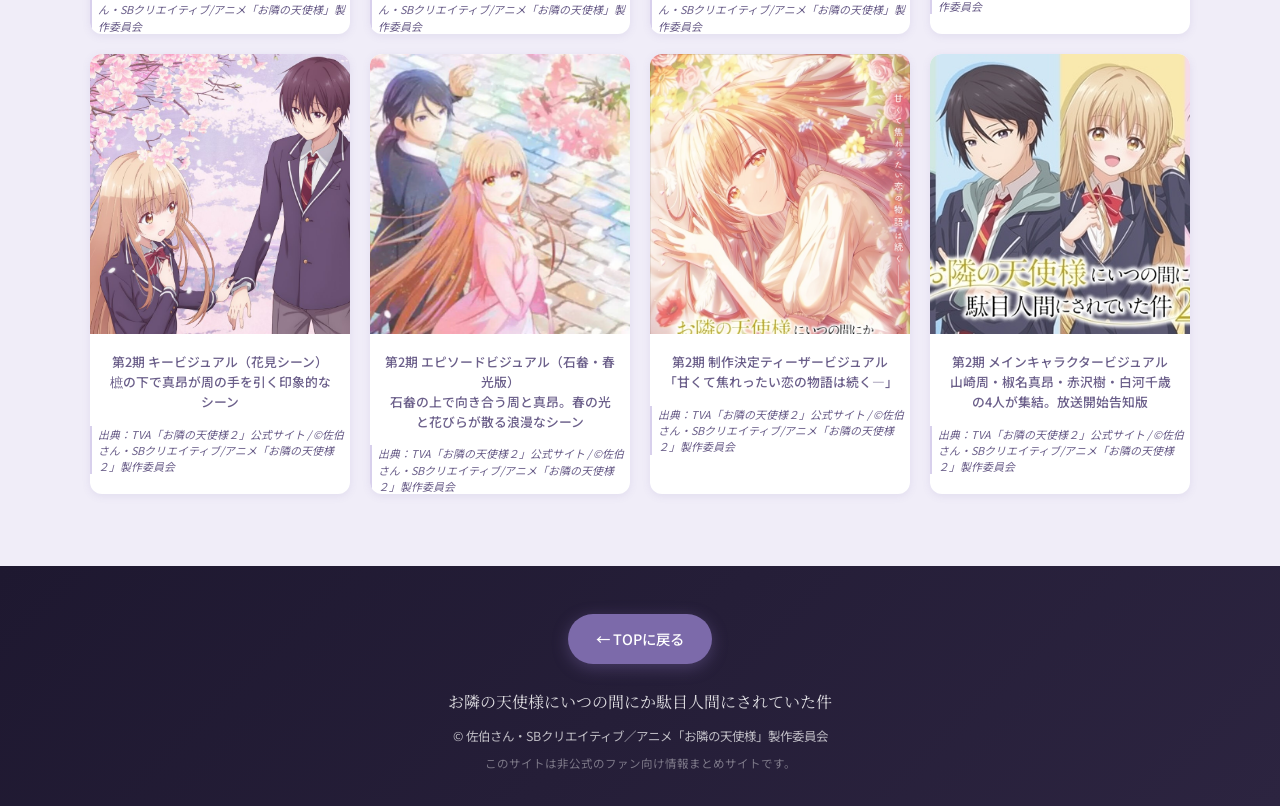
==== commit 23a18563: "Remove portal banner content" ====
--- a/index.html
+++ b/index.html
@@ -79,16 +79,6 @@
   </section>
 
   <main class="main-content">
-
-    <!-- ポータルバナー（上部） -->
-    <div class="portal-banner-wrap">
-      <div style="text-align: center;">
-        <a href="https://www.anime-station.org/angel-next-door-station/" target="_blank" rel="noopener noreferrer" style="text-decoration: none;">
-          <img src="https://www.anime-station.org/wp-content/uploads/2026/03/banner_1200x628_wp.png" alt="お隣の天使様 ポータルバナー" style="max-width: 100%; height: auto; border: 1px solid #ddd; padding: 5px;">
-          <p style="margin-top: 8px; font-size: 14px; color: #333; font-weight: bold;">「お隣の天使様」のすべてがわかる！ポータルサイトはこちら</p>
-        </a>
-      </div>
-    </div>
 
     <!-- 作品概要 -->
     <section id="about" class="section">
@@ -441,16 +431,6 @@
         </div>
       </div>
     </section>
-
-    <!-- ポータルバナー（各話リスト上部） -->
-    <div class="portal-banner-wrap">
-      <div style="text-align: center;">
-        <a href="https://www.anime-station.org/angel-next-door-station/" target="_blank" rel="noopener noreferrer" style="text-decoration: none;">
-          <img src="https://www.anime-station.org/wp-content/uploads/2026/03/banner_1200x628_wp.png" alt="お隣の天使様 ポータルバナー" style="max-width: 100%; height: auto; border: 1px solid #ddd; padding: 5px;">
-          <p style="margin-top: 8px; font-size: 14px; color: #333; font-weight: bold;">「お隣の天使様」のすべてがわかる！ポータルサイトはこちら</p>
-        </a>
-      </div>
-    </div>
 
     <!-- 各話リスト -->
     <section id="episodes" class="section section--alt">
--- a/style.css
+++ b/style.css
@@ -846,13 +846,6 @@
   margin: 40px 0 32px;
 }
 
-/* ポータルバナーラッパー */
-.portal-banner-wrap {
-  max-width: 860px;
-  margin: 32px auto;
-  padding: 0 24px;
-}
-
 .season2-notice {
   display: flex;
   align-items: center;
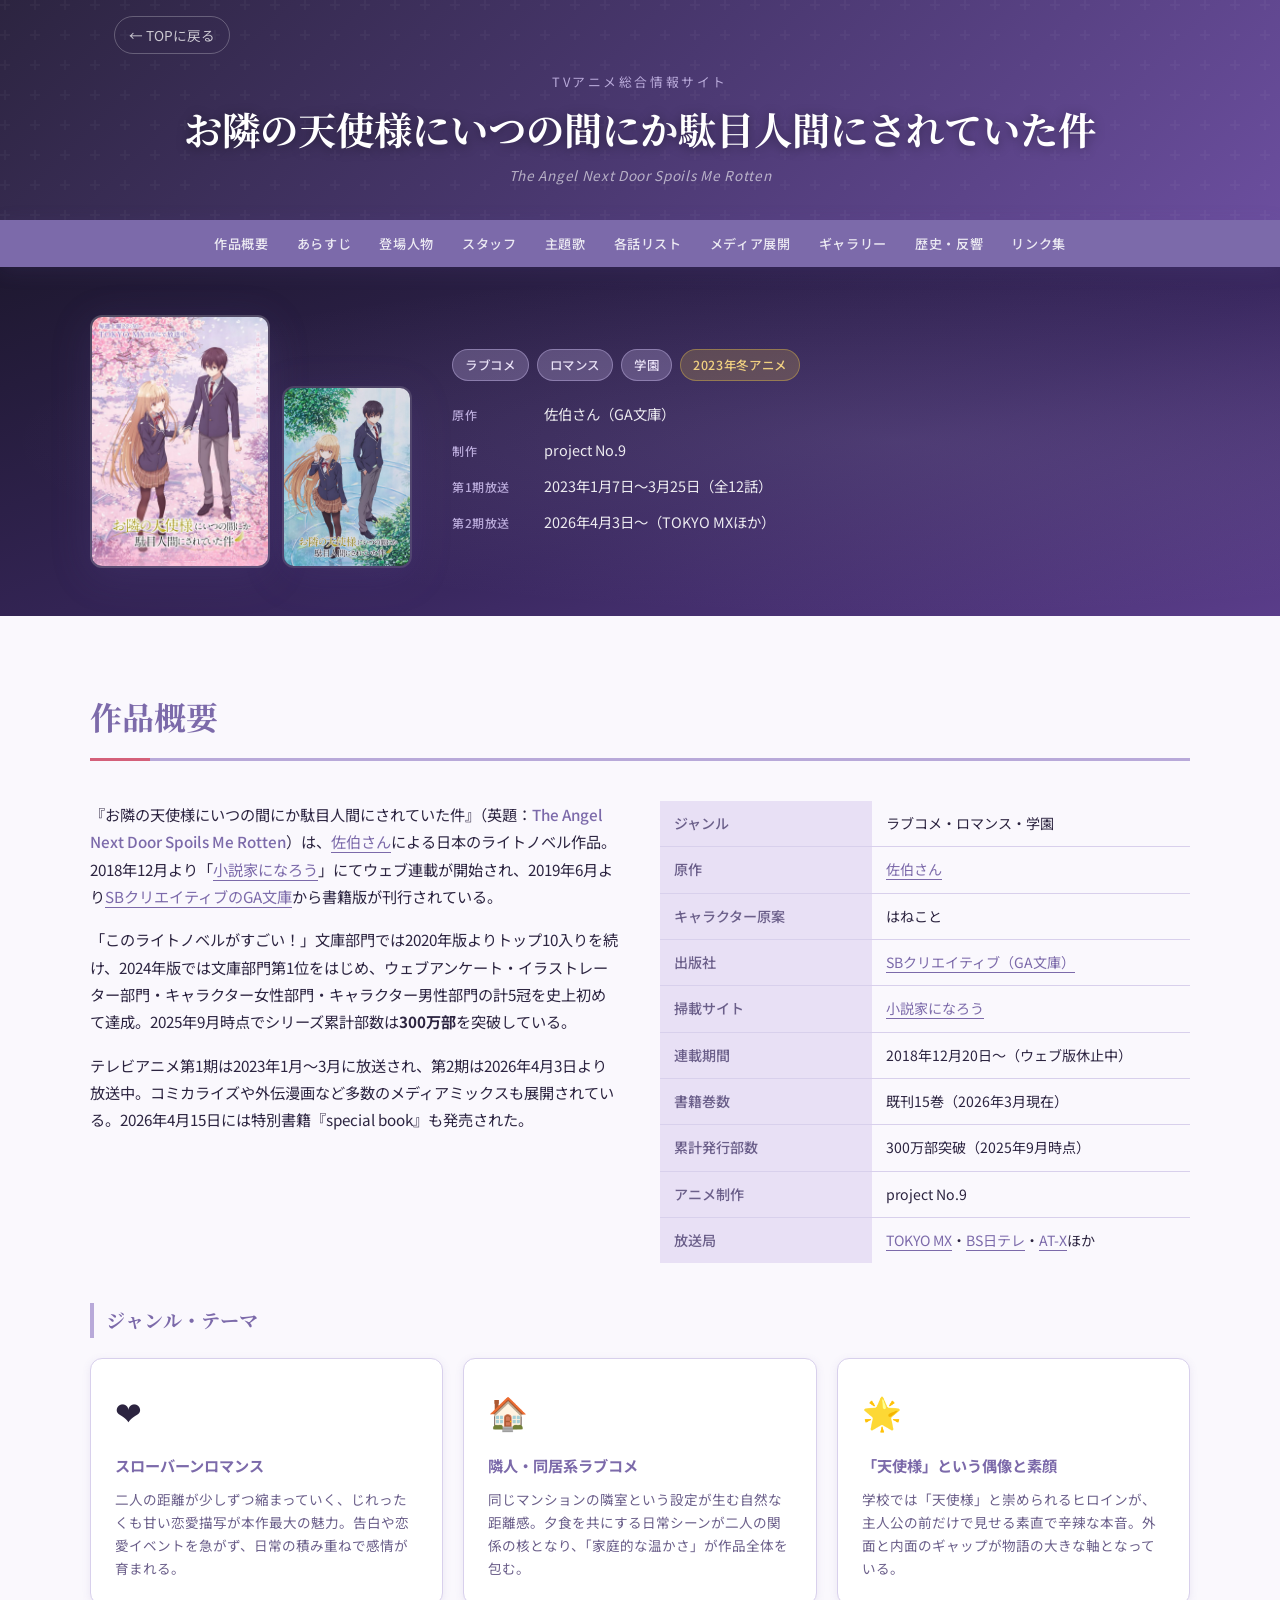
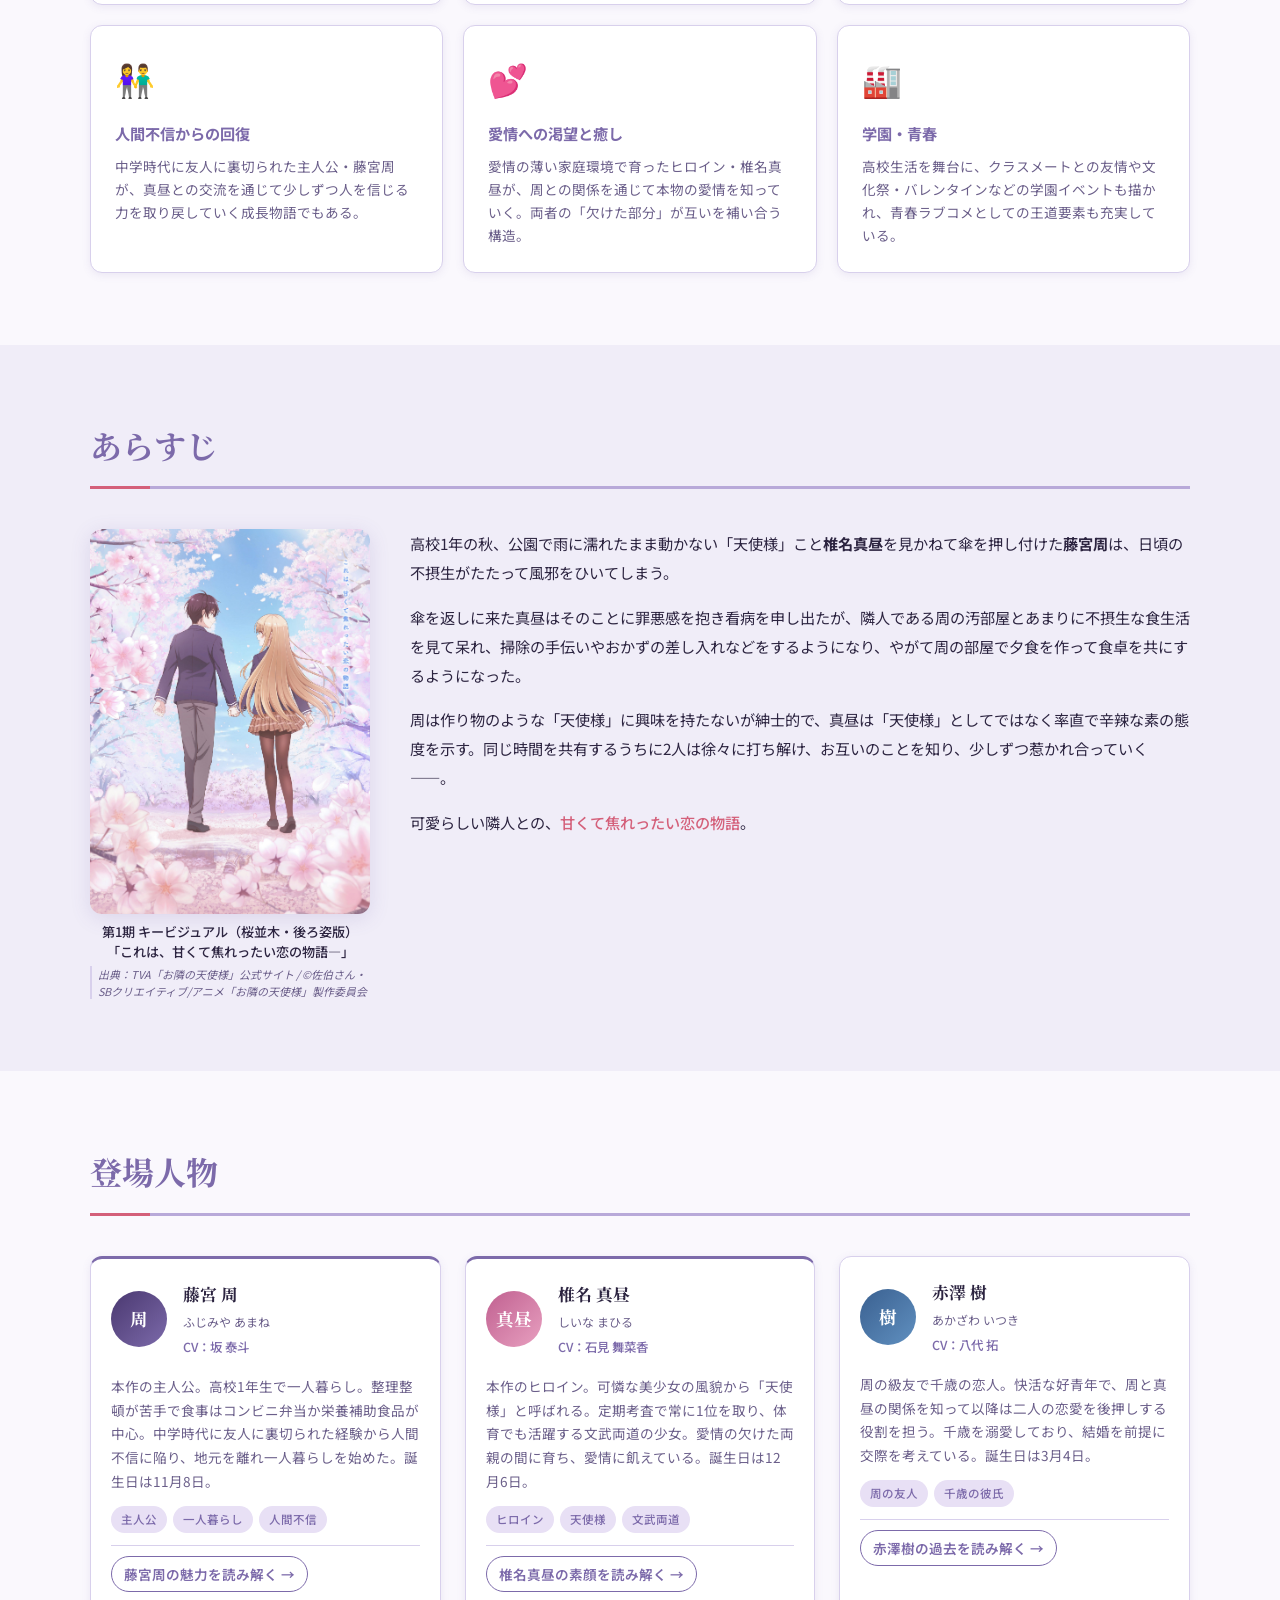
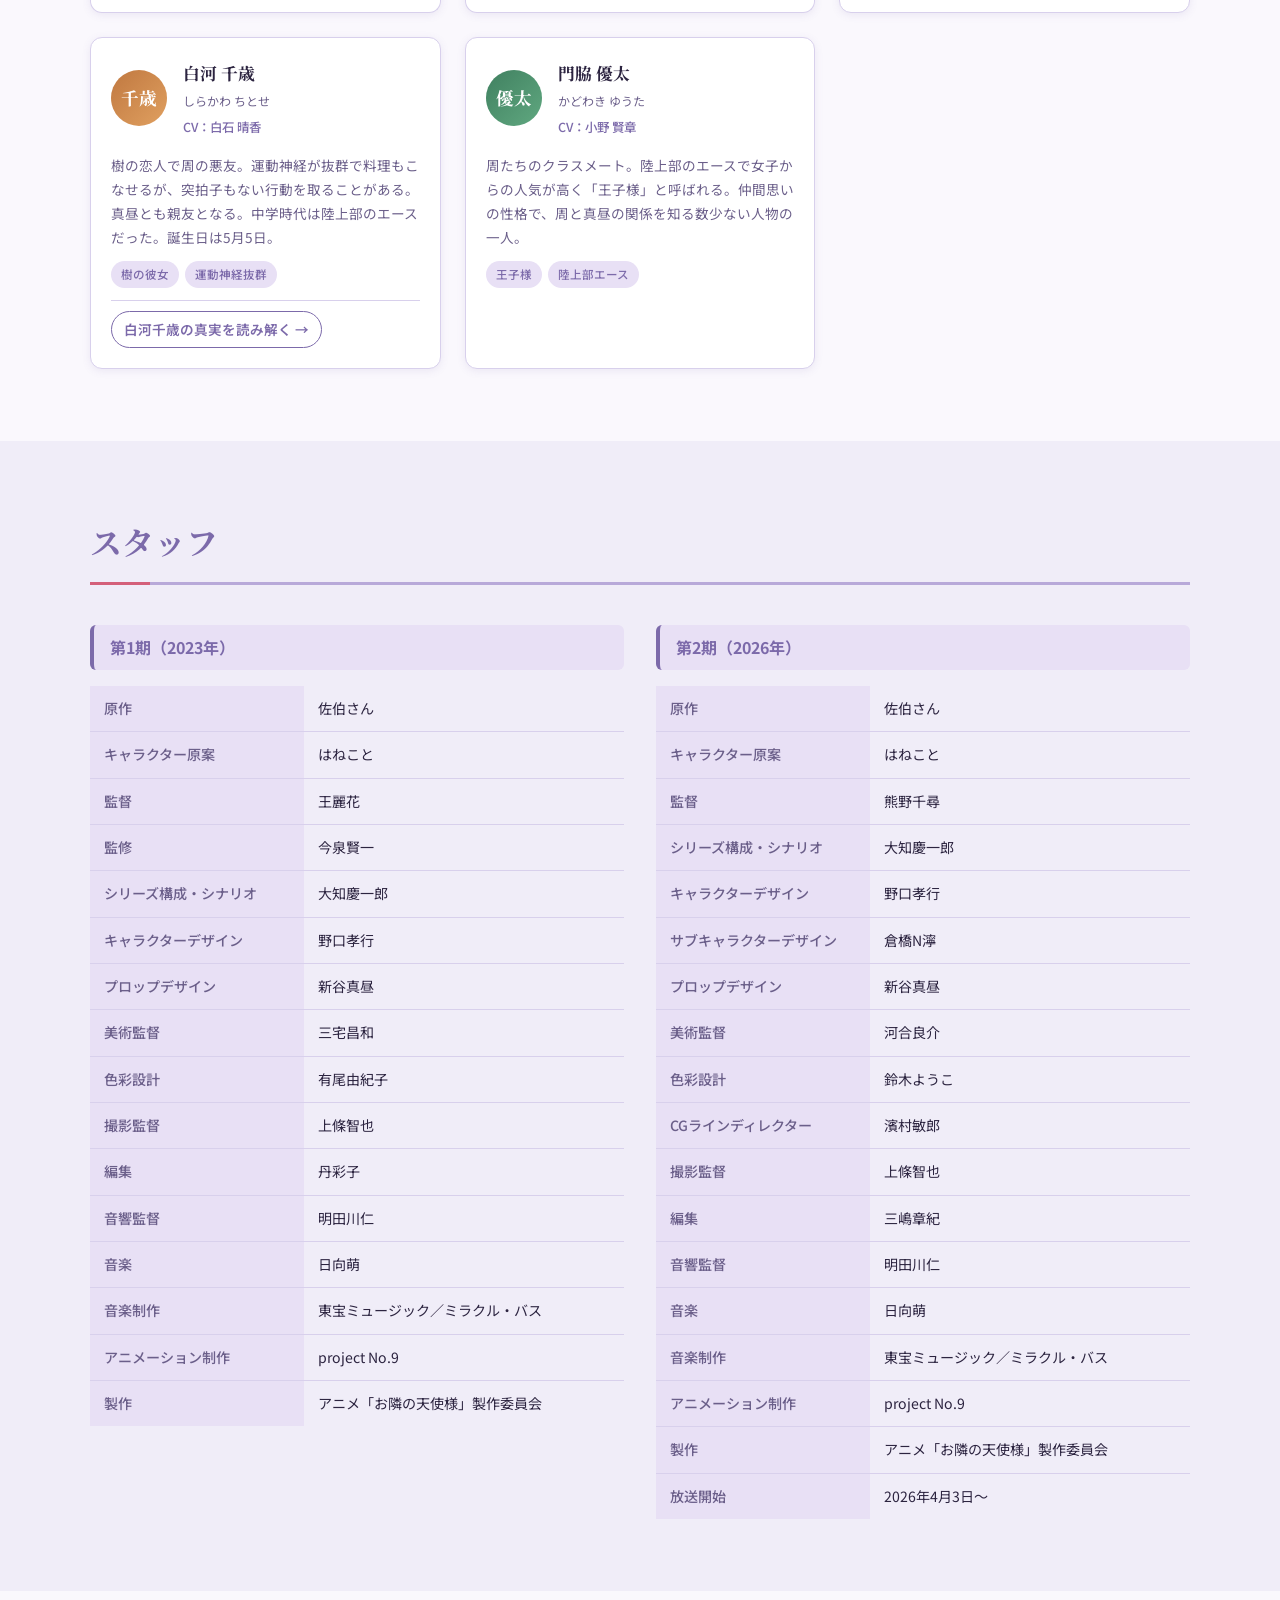
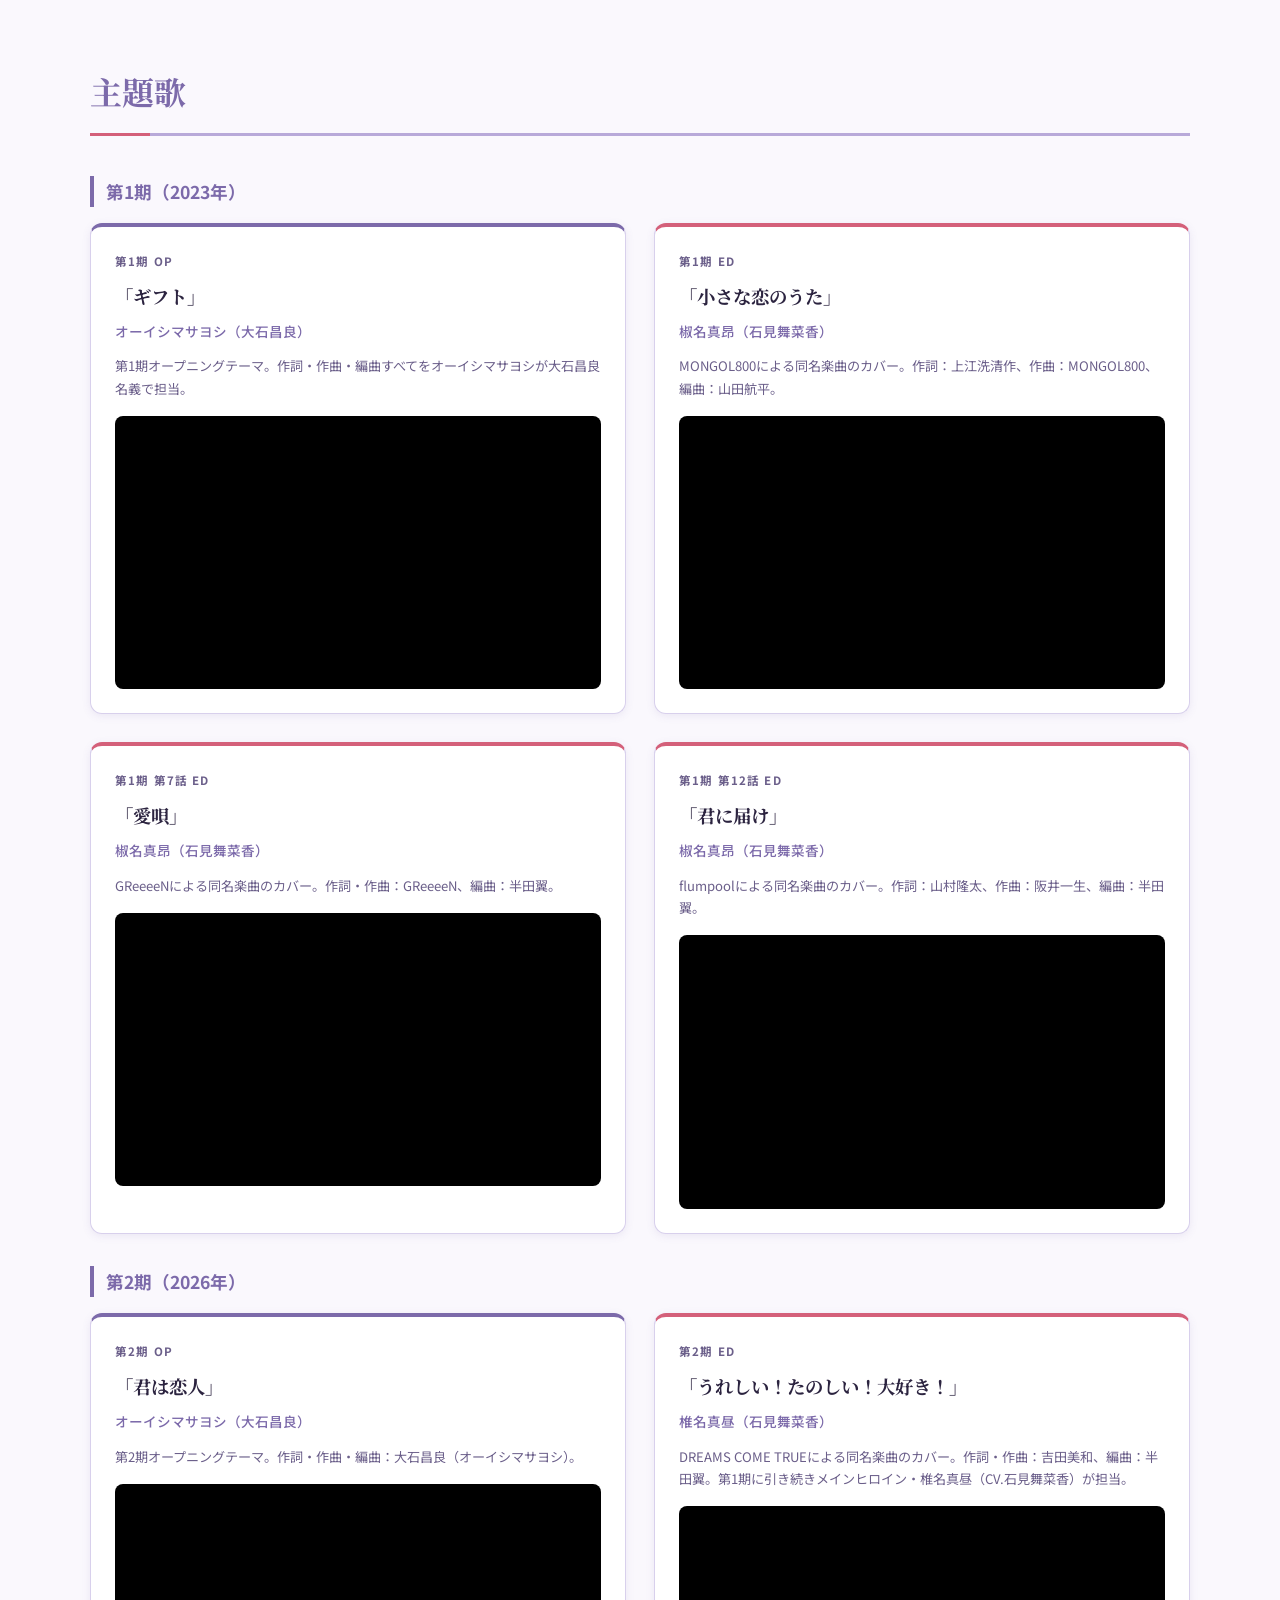
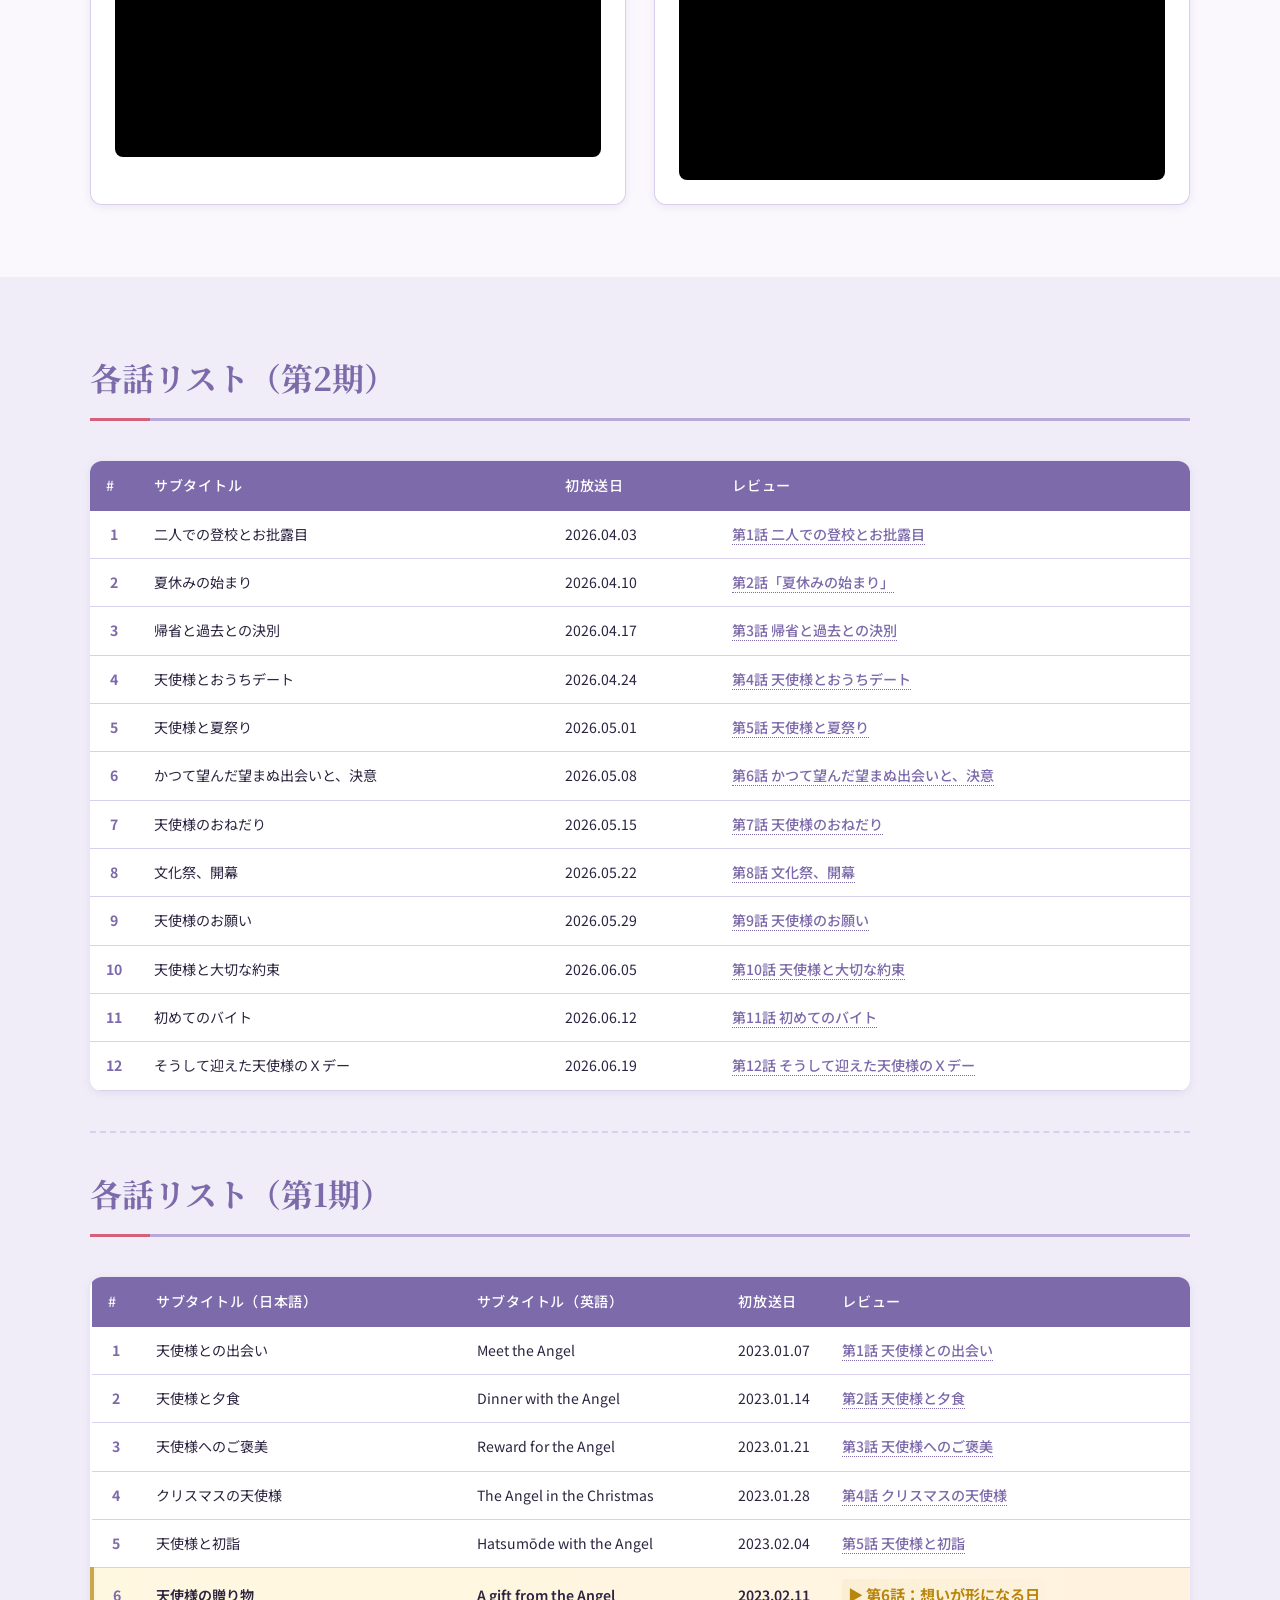
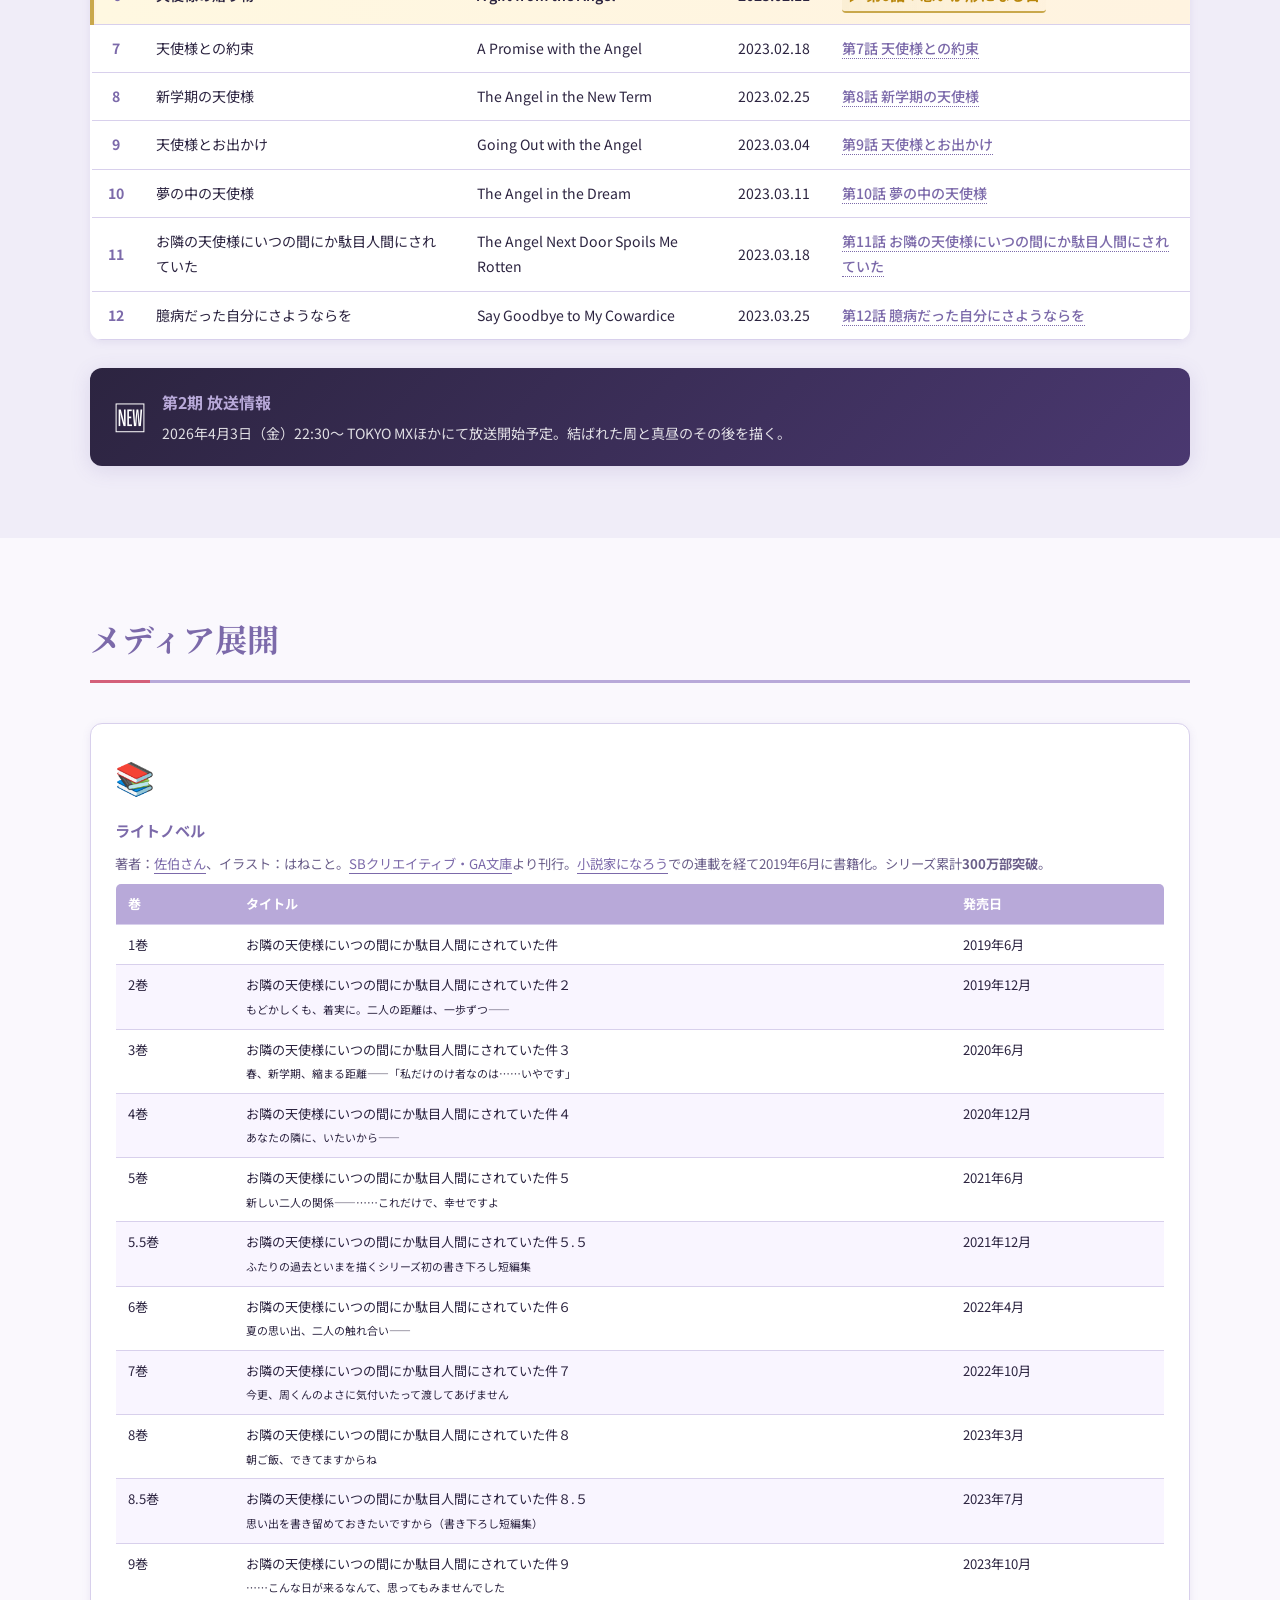
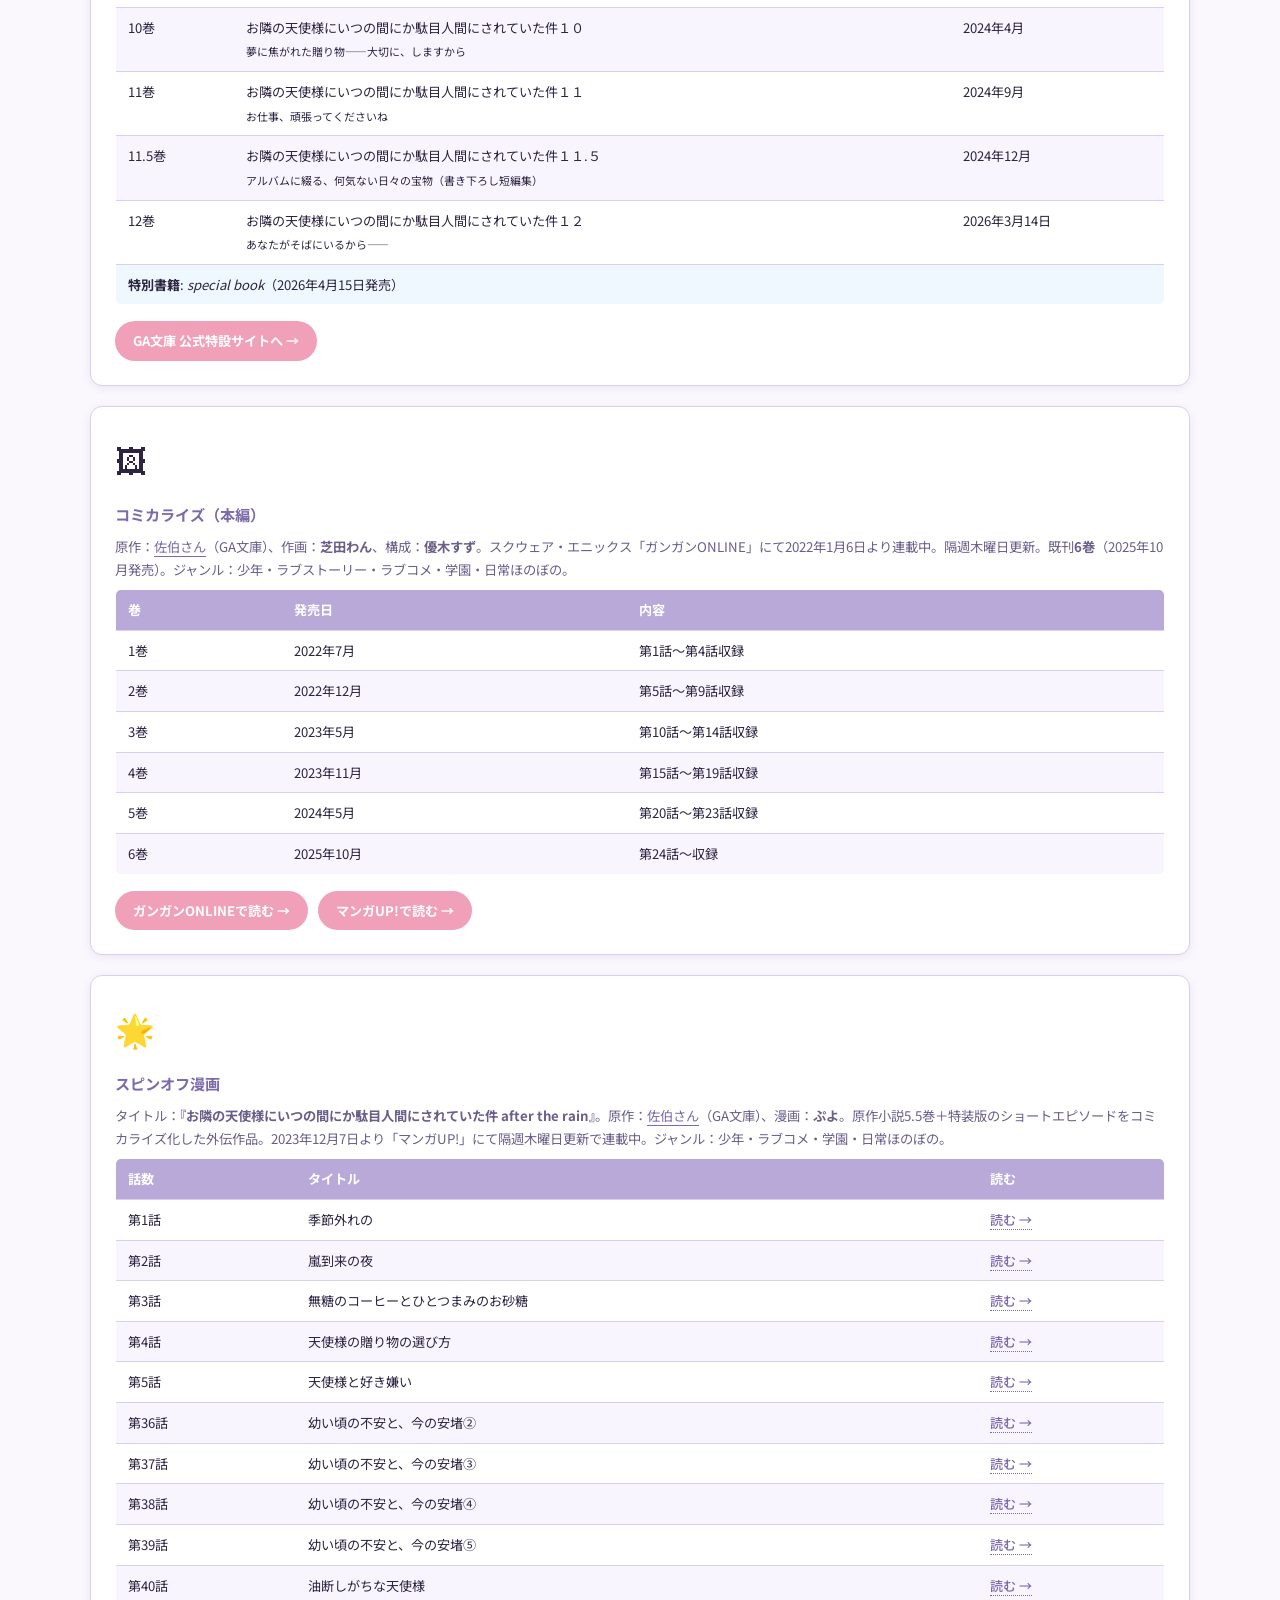
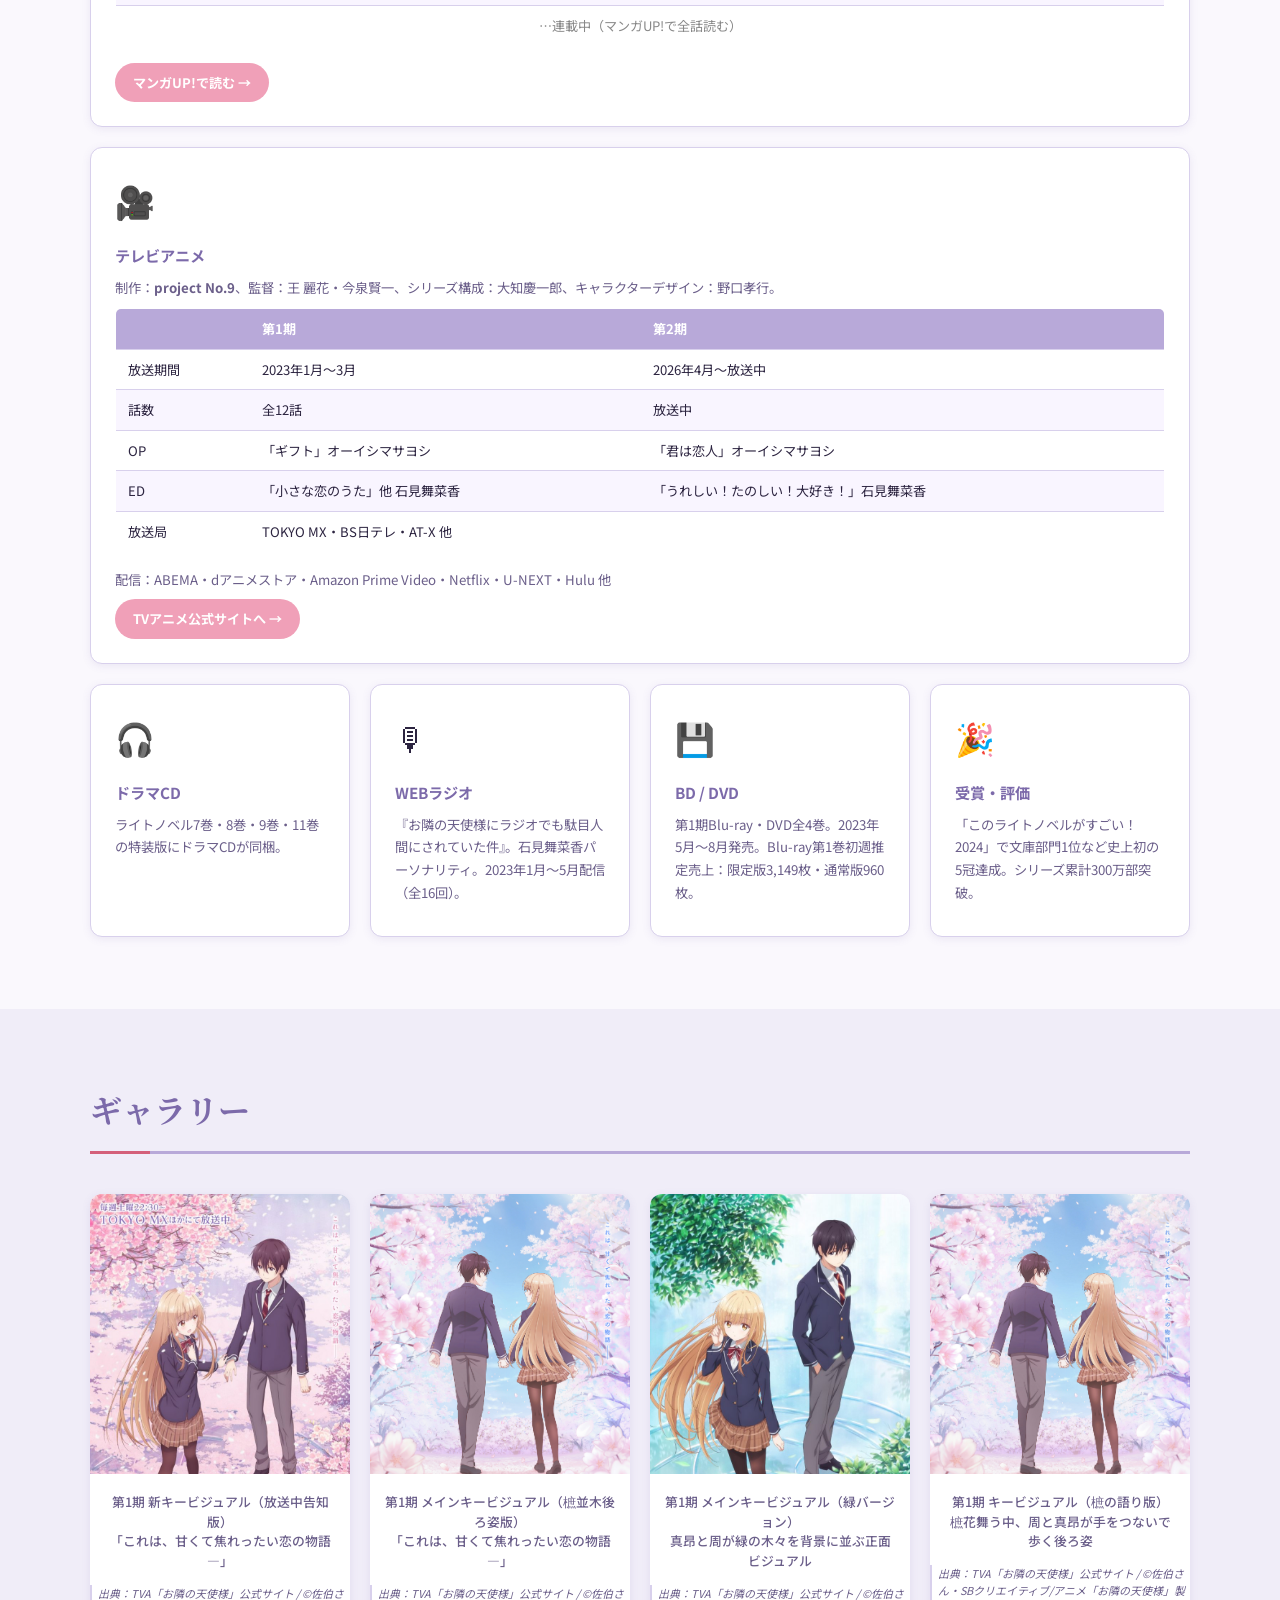
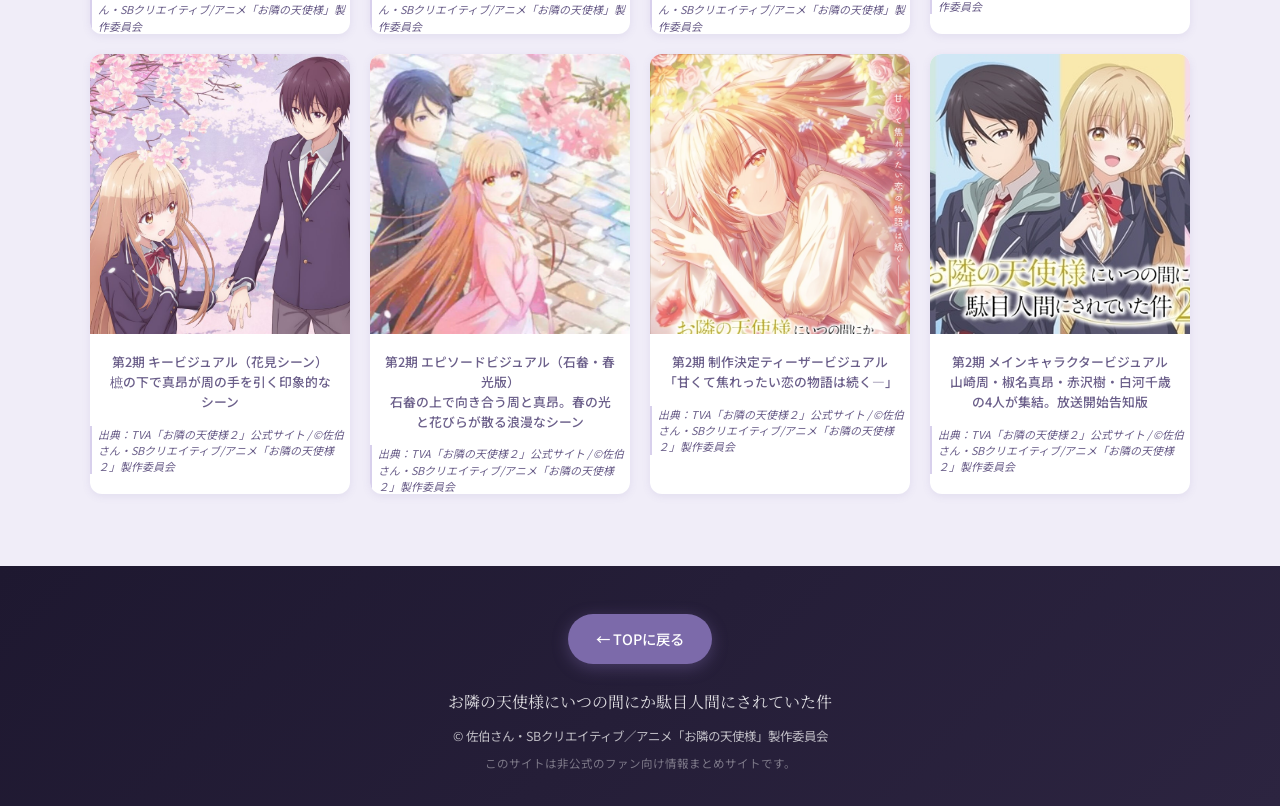
==== commit 421d3dfb: "歴史・反響ページとリンク集ページを追加 - history.html: 原作連載開始からアニメ化までの経緯、「このライトノベルがすごい！」   受賞歴の詳細、放送時の反響（Filmarks評価・円盤売" ====
--- a/index.html
+++ b/index.html
@@ -38,6 +38,8 @@
       <li><a href="#episodes">各話リスト</a></li>
       <li><a href="#media">メディア展開</a></li>
       <li><a href="#gallery">ギャラリー</a></li>
+      <li><a href="history.html">歴史・反響</a></li>
+      <li><a href="links.html">リンク集</a></li>
     </ul>
   </nav>
 
--- a/style.css
+++ b/style.css
@@ -1061,6 +1061,10 @@
 
 .footer-back {
   margin-bottom: 24px;
+  display: flex;
+  flex-wrap: wrap;
+  justify-content: center;
+  gap: 12px;
 }
 
 .btn-back {
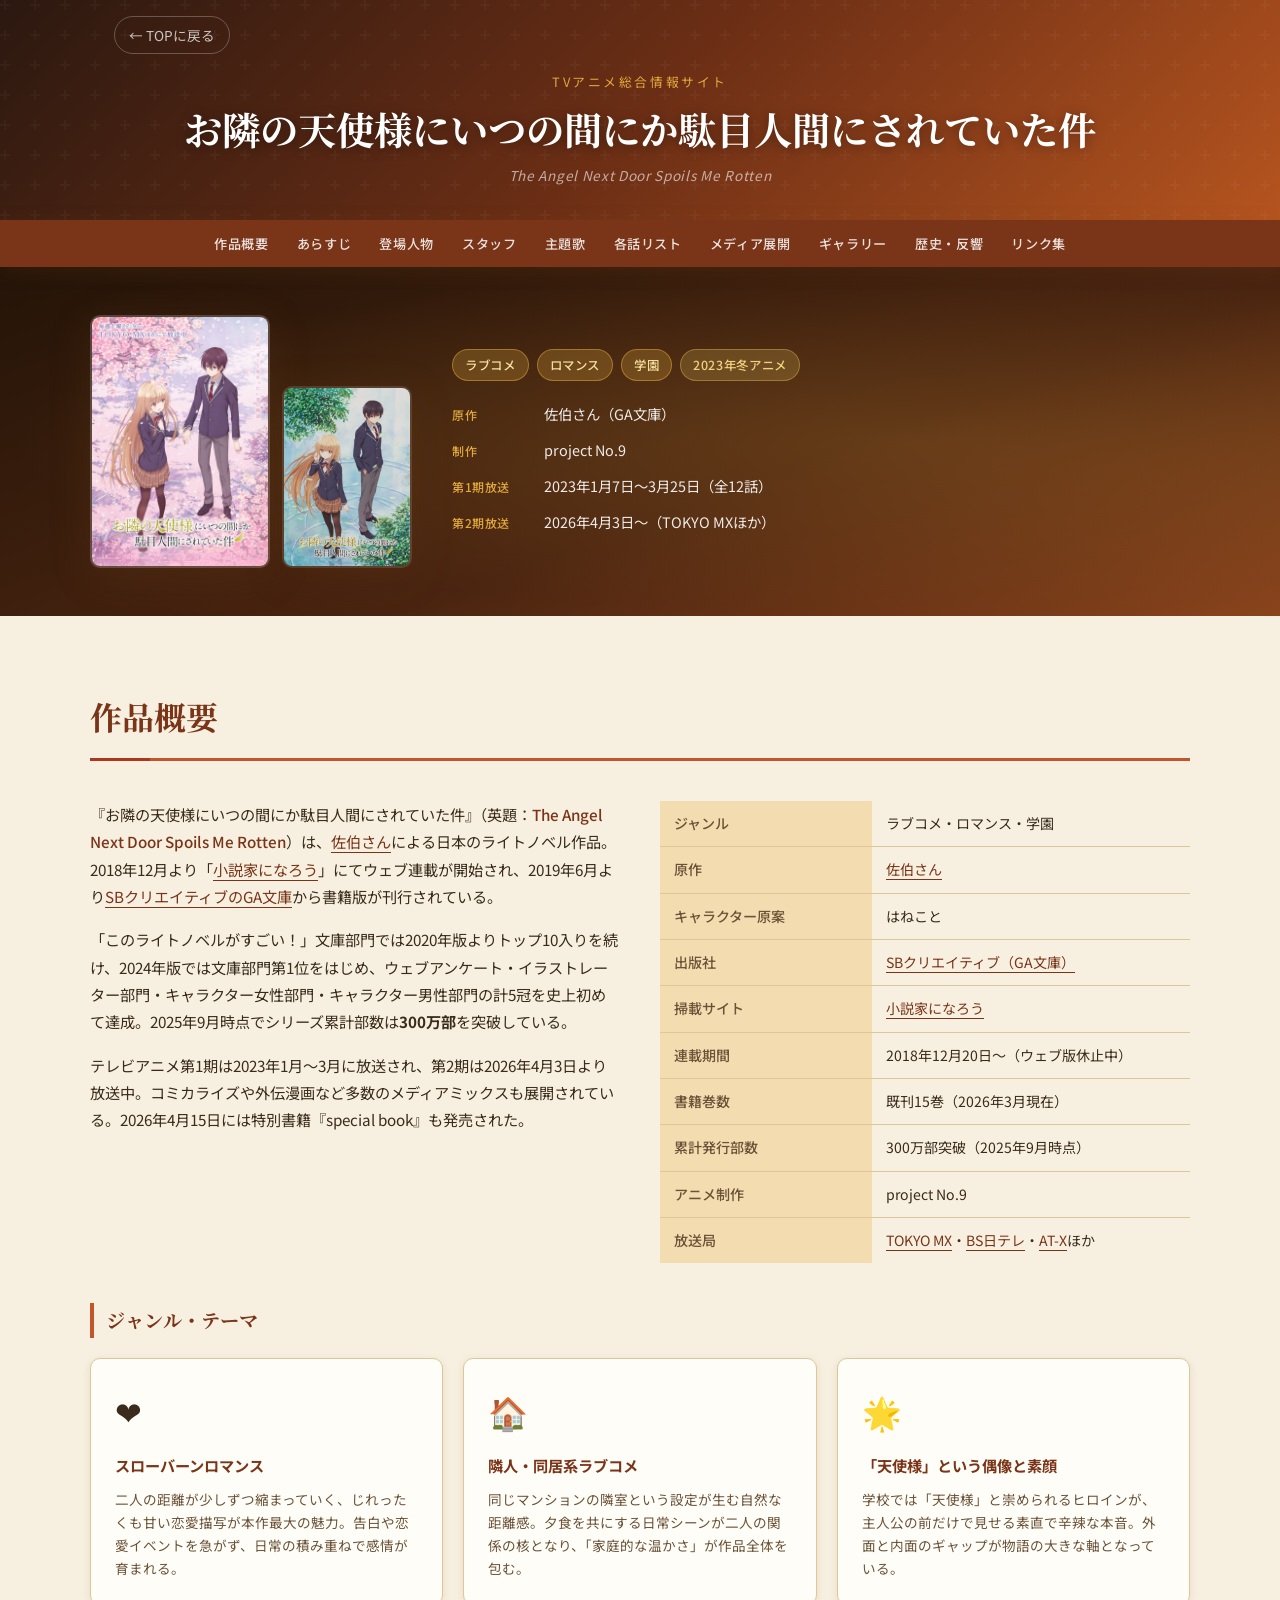
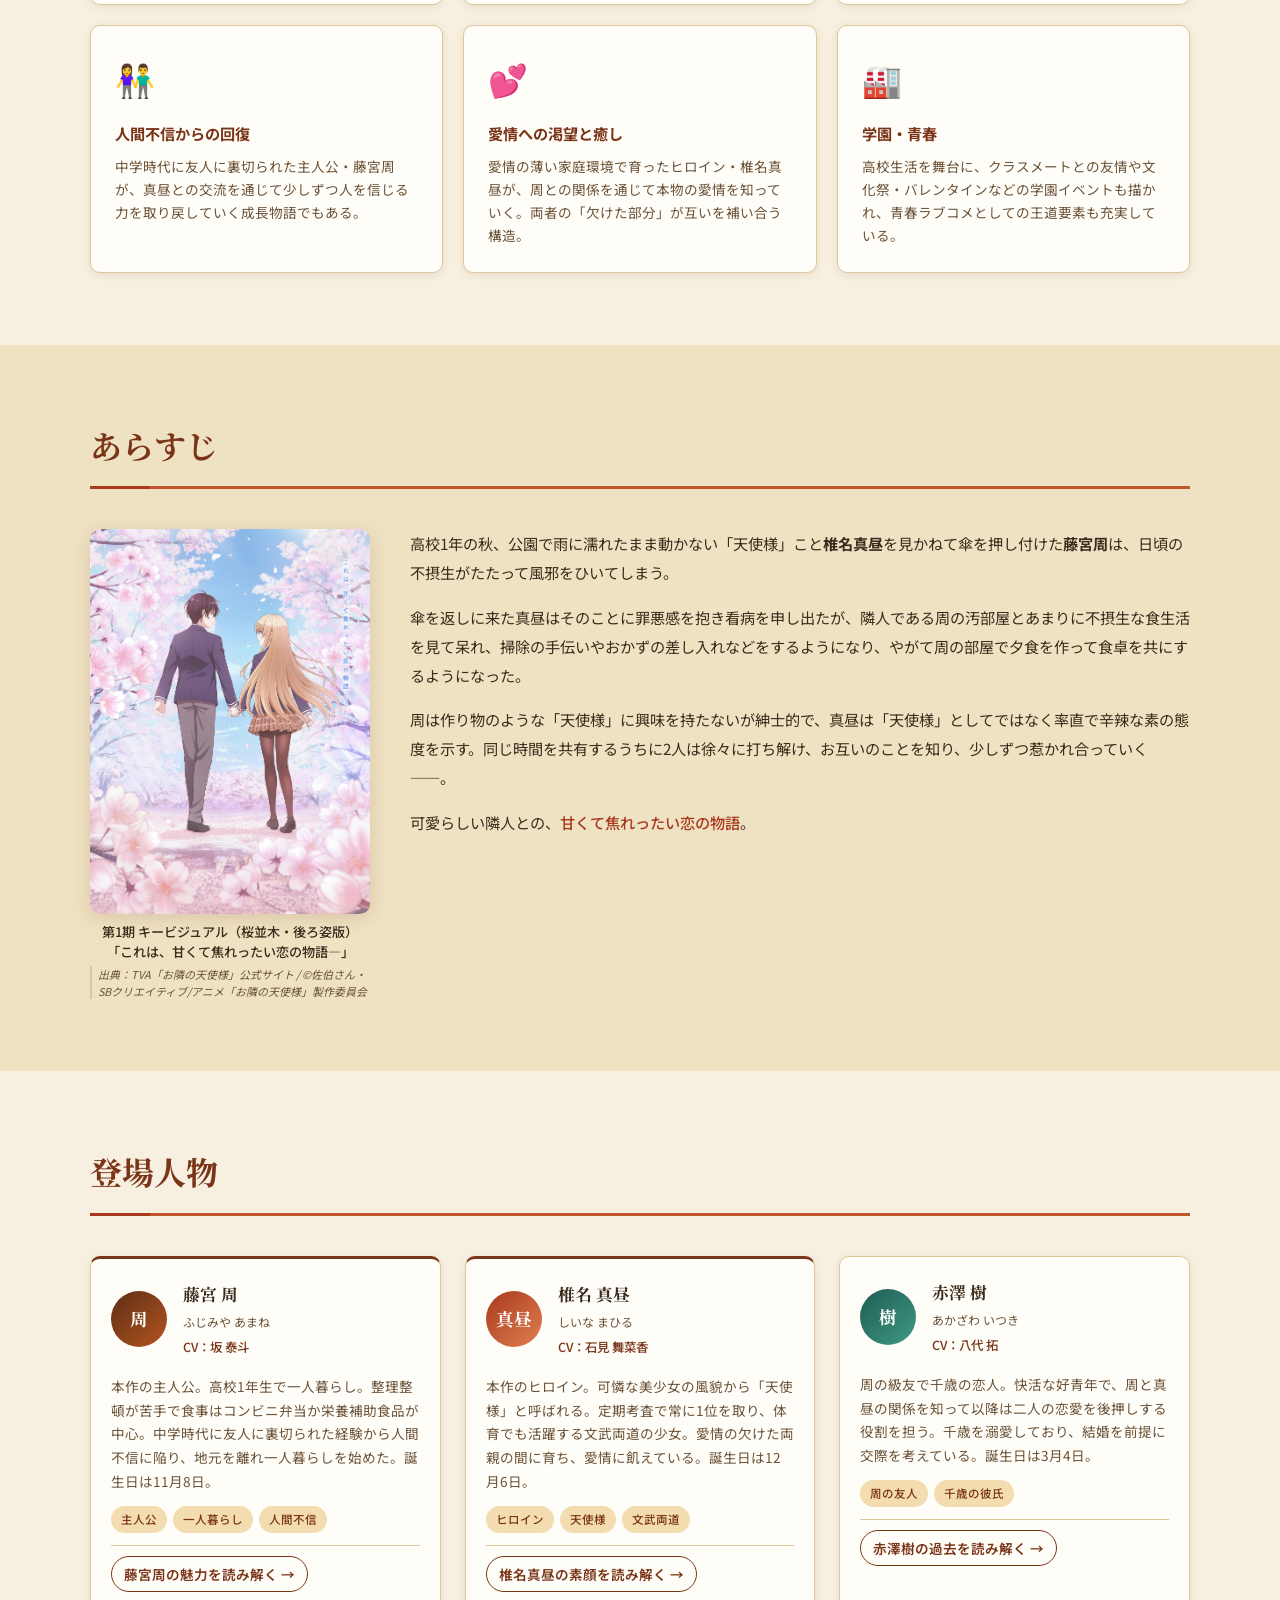
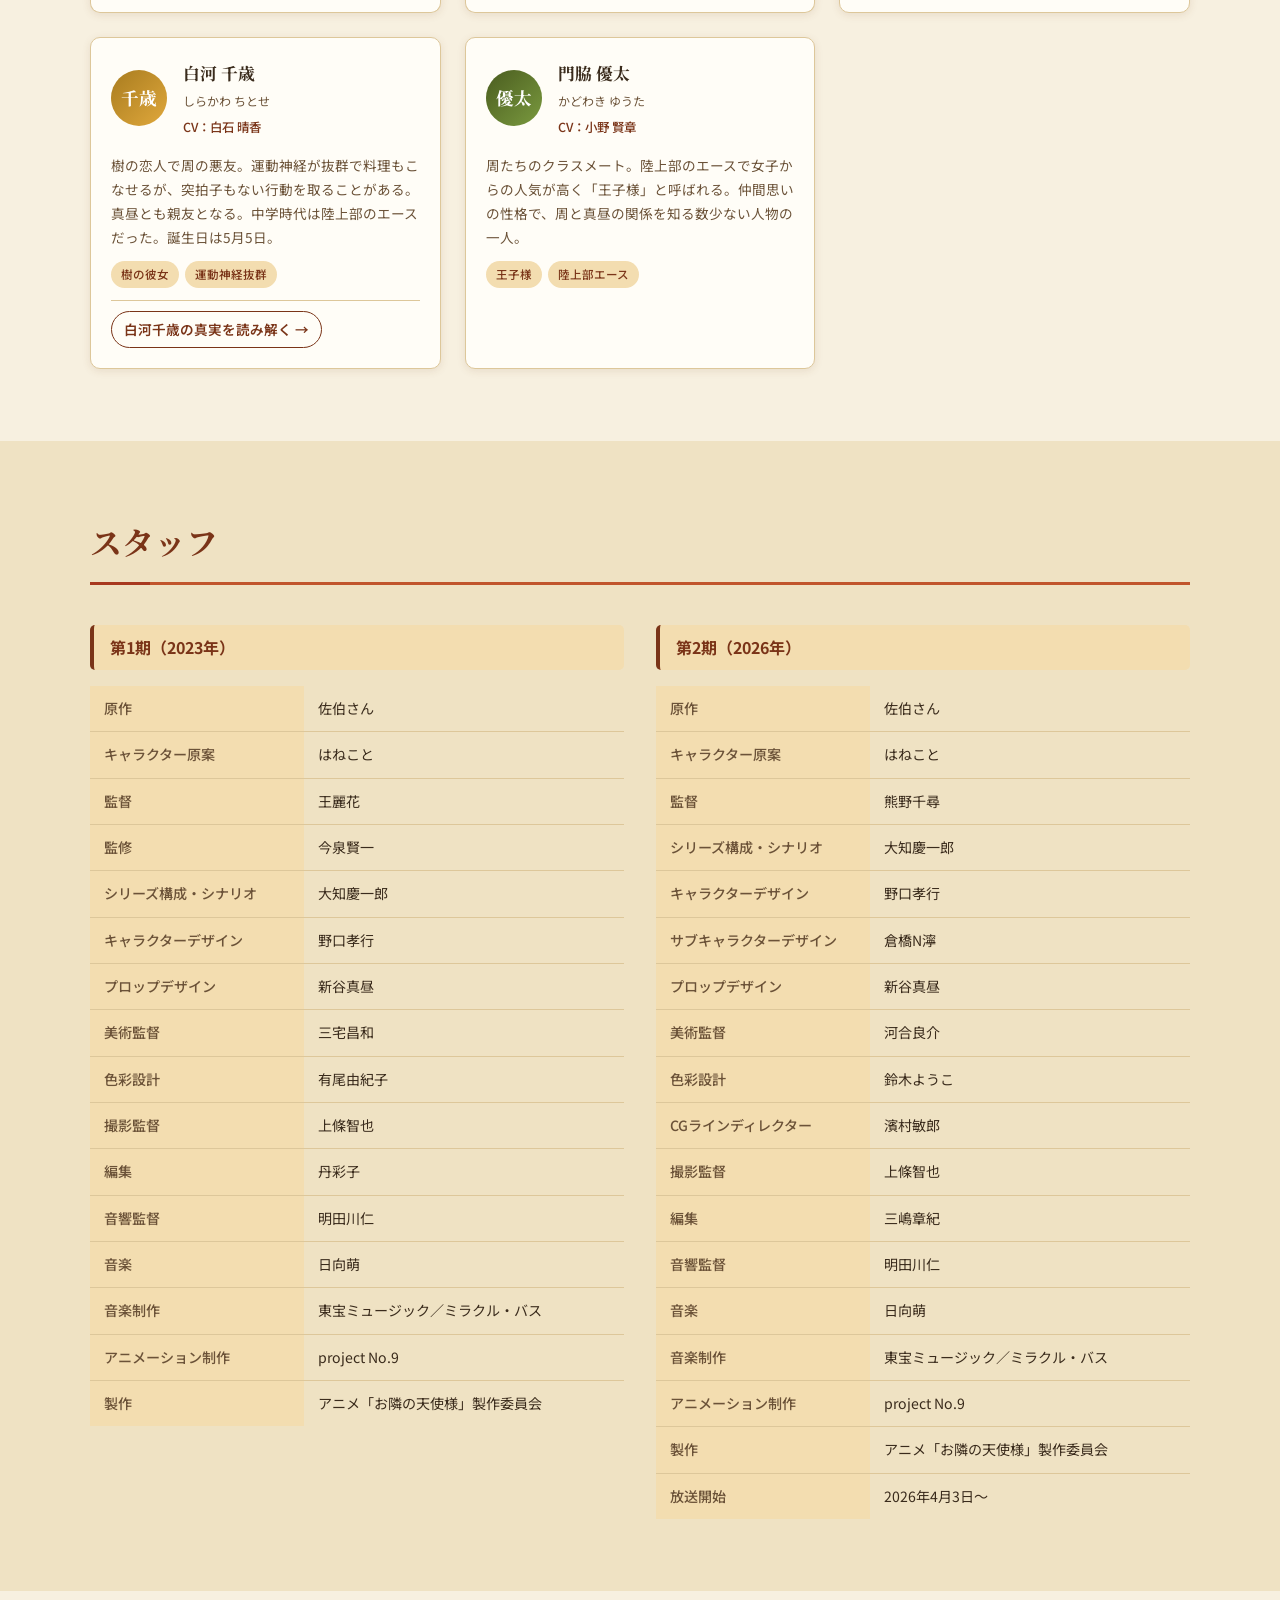
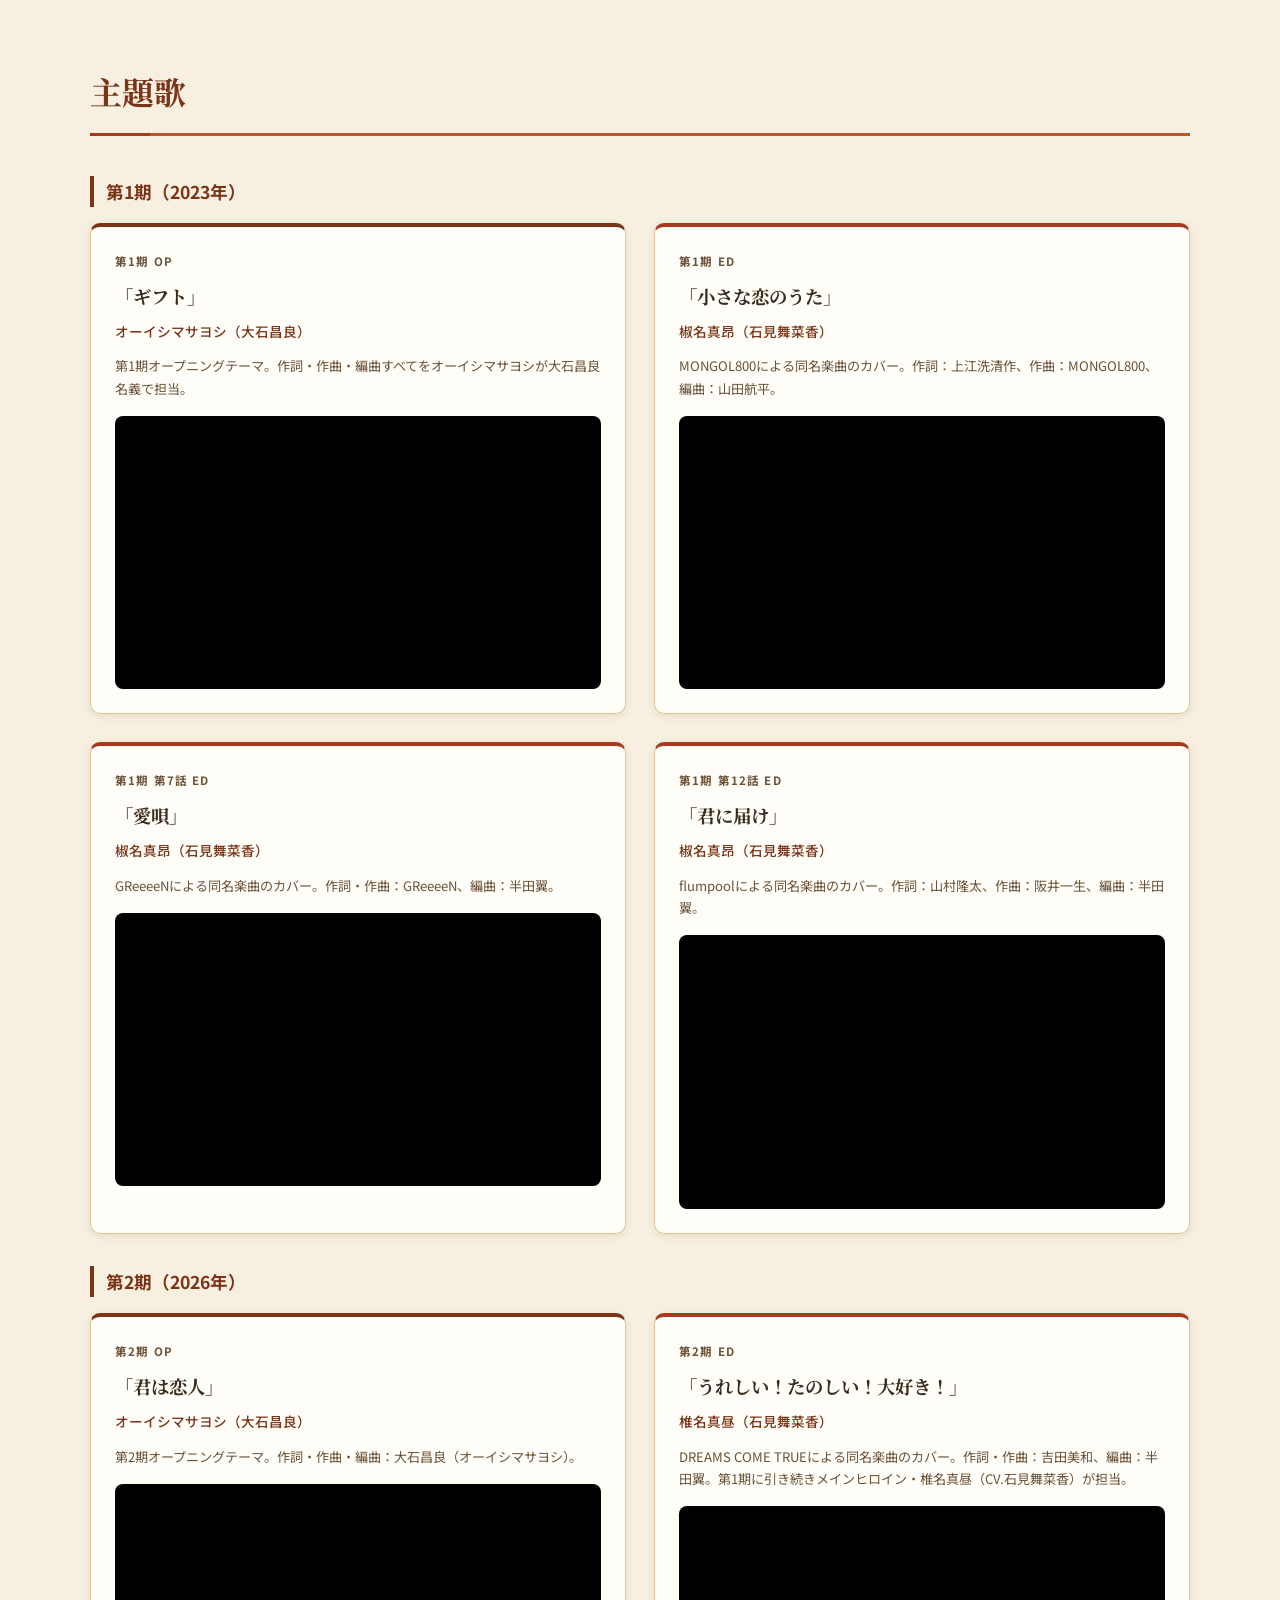
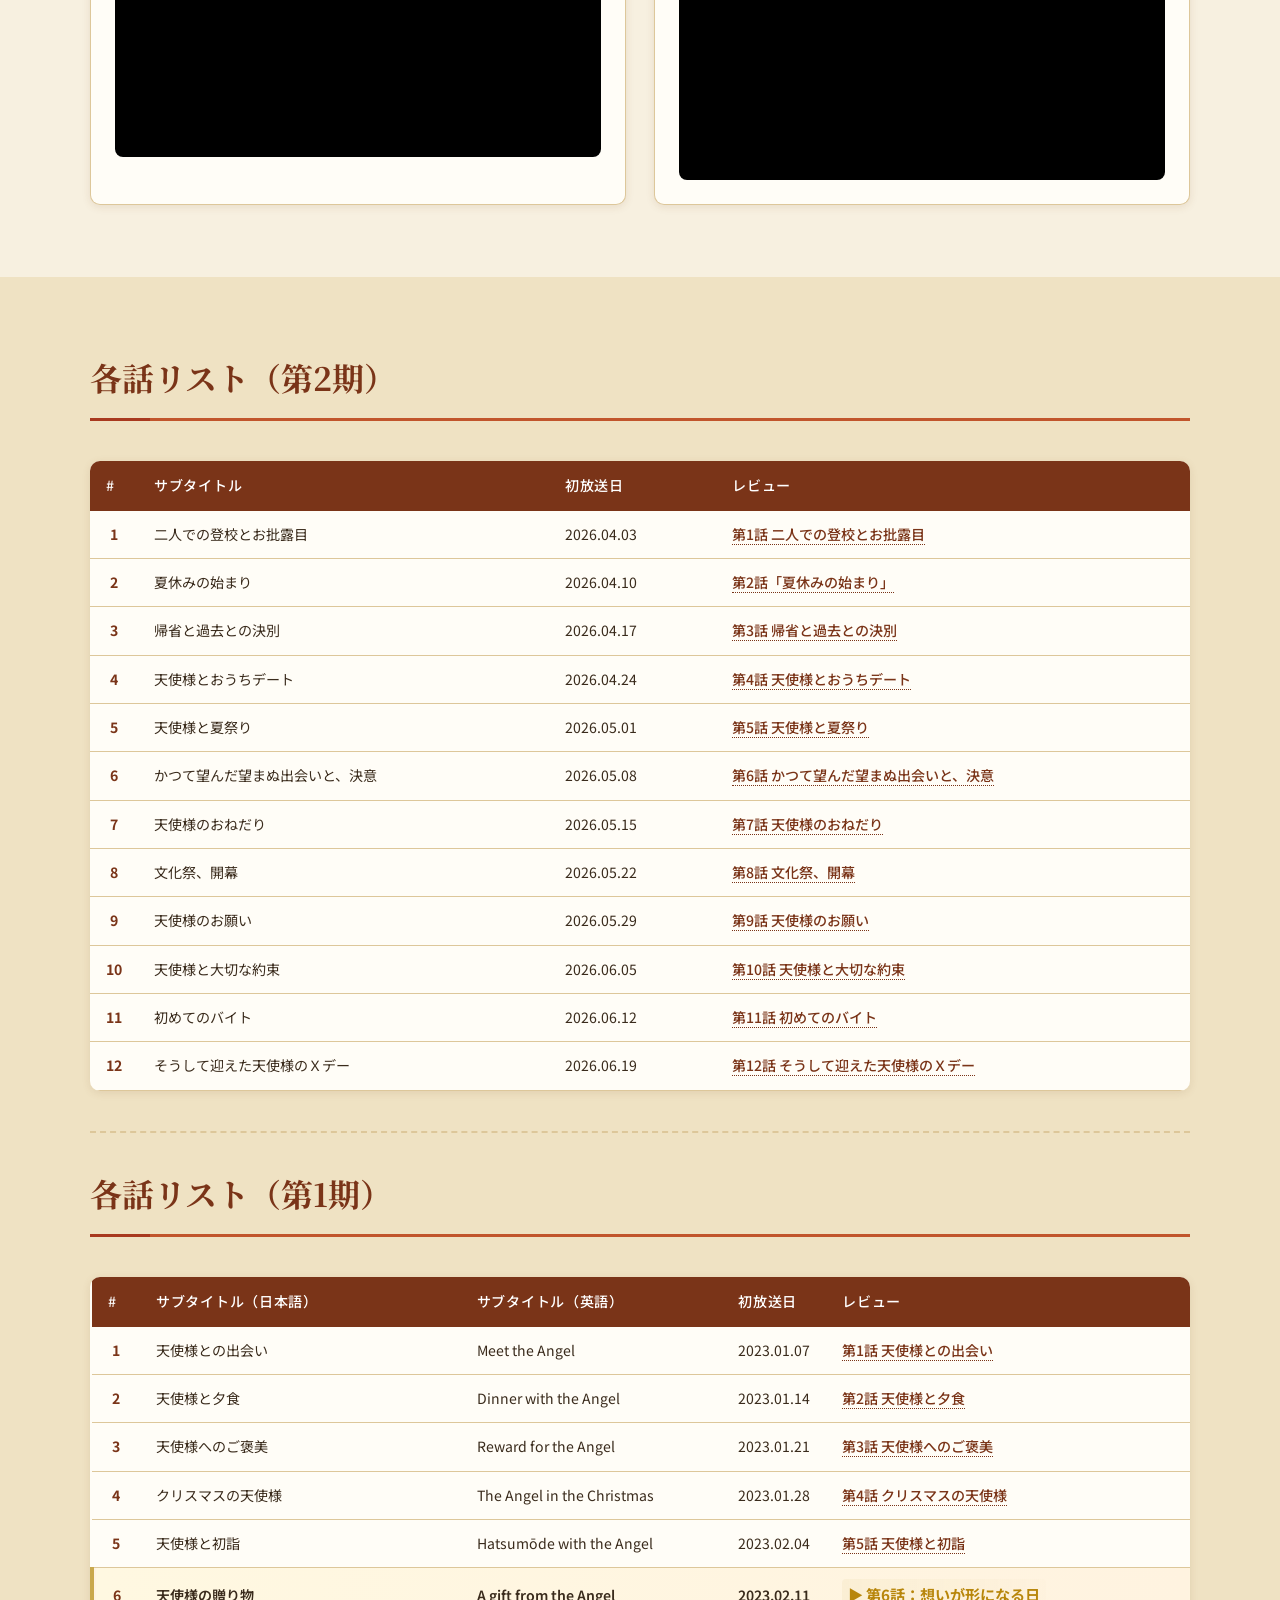
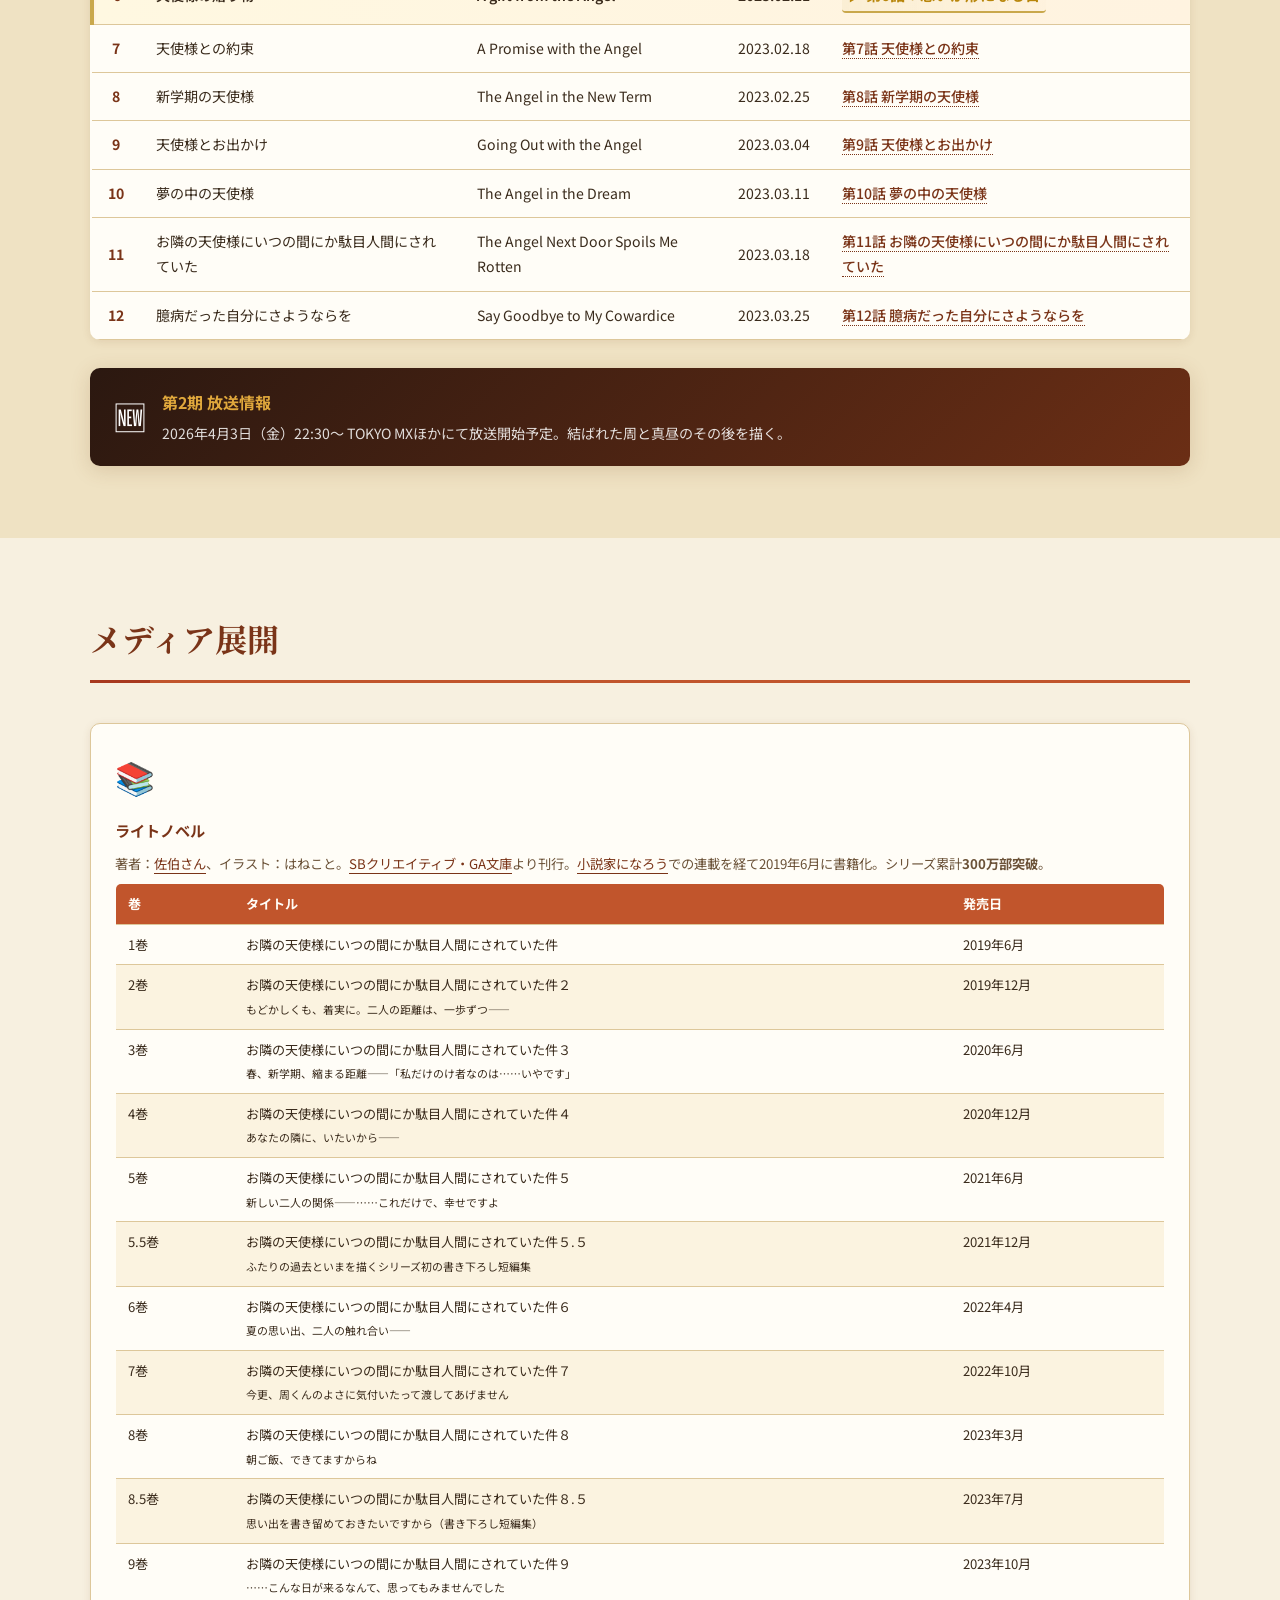
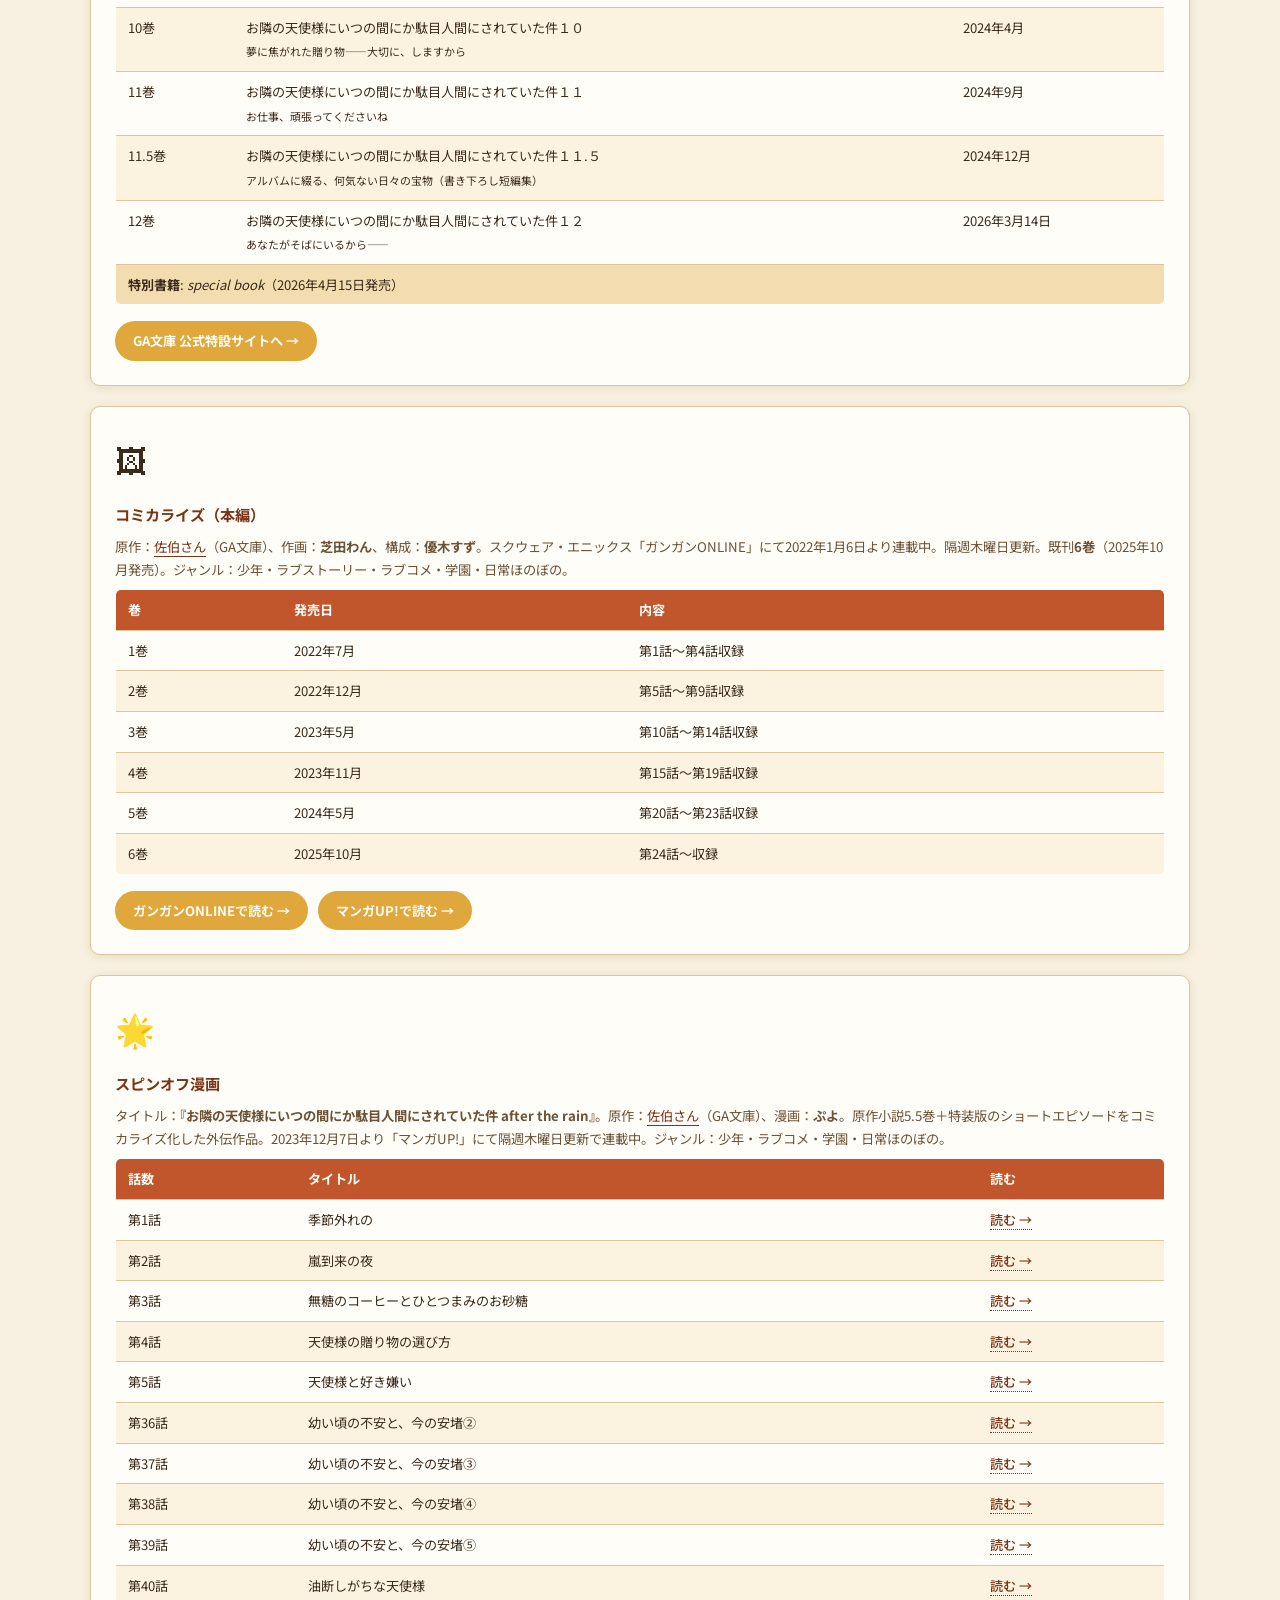
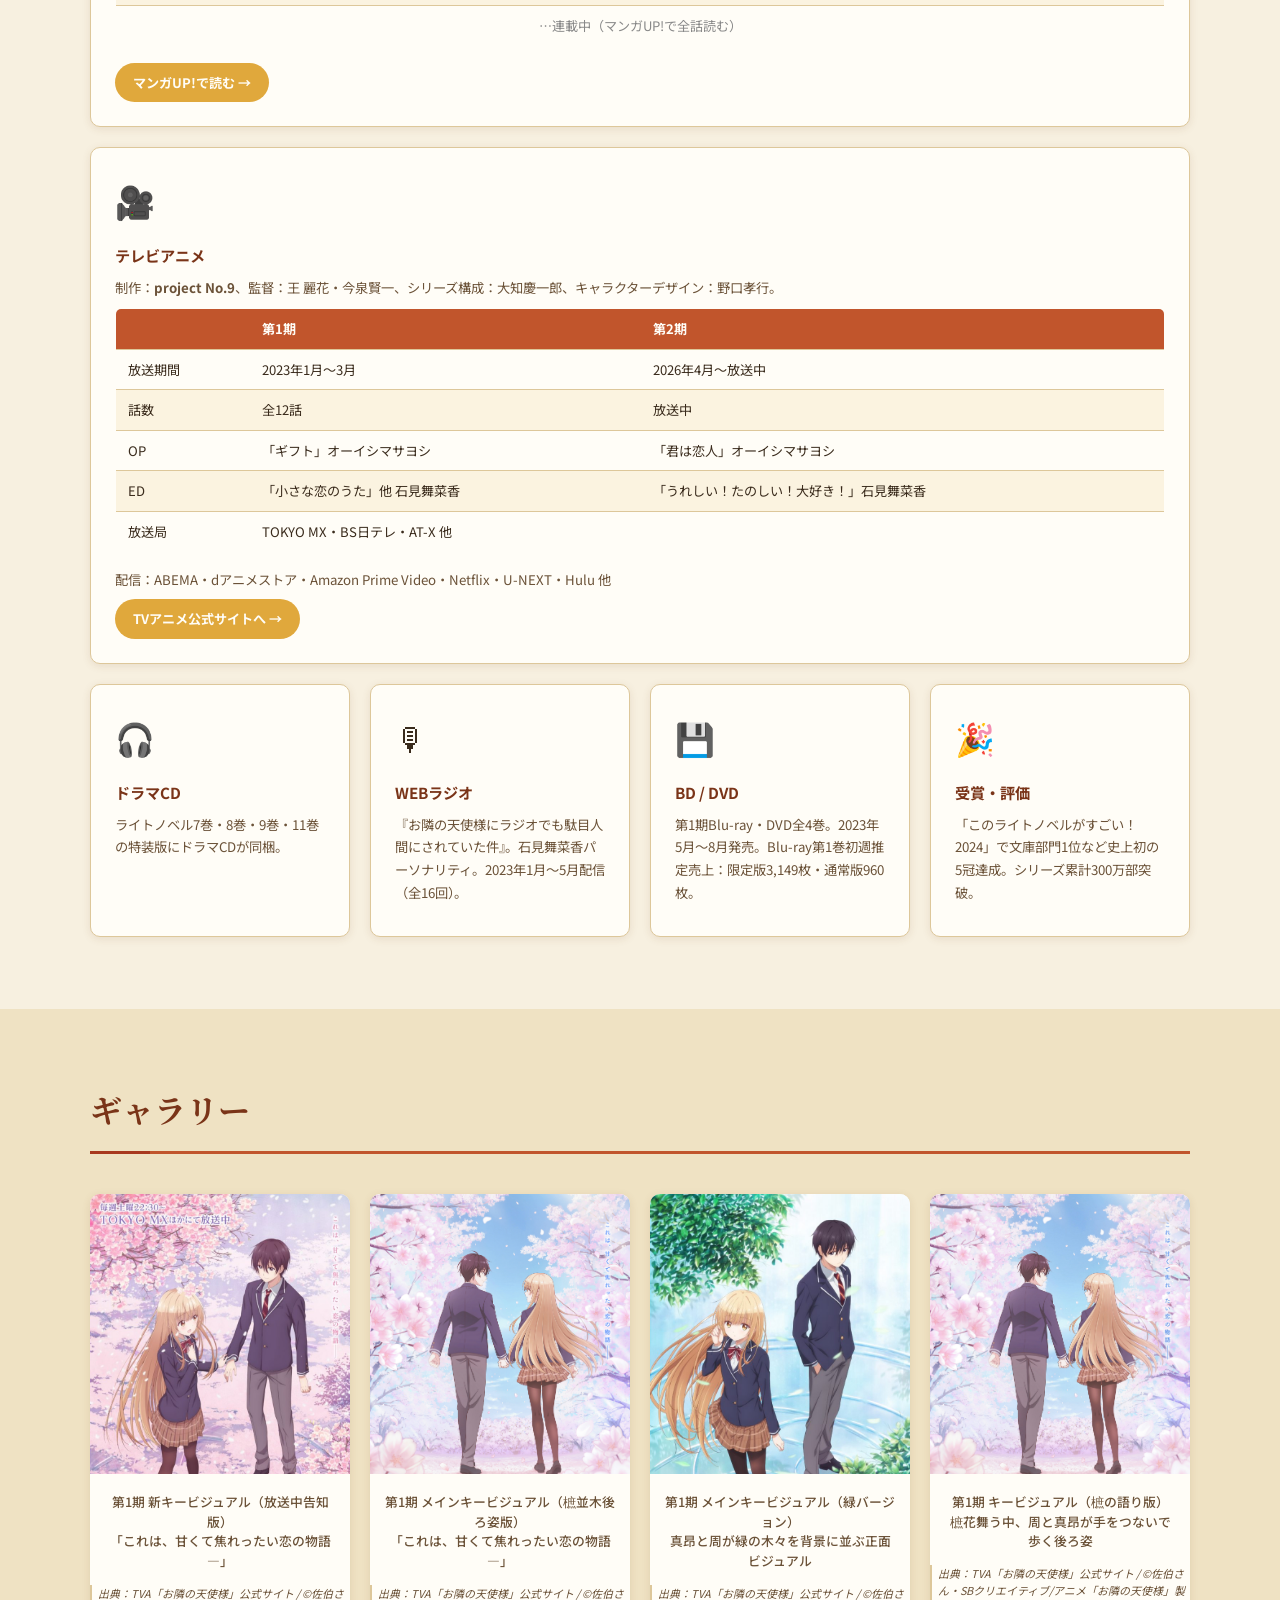
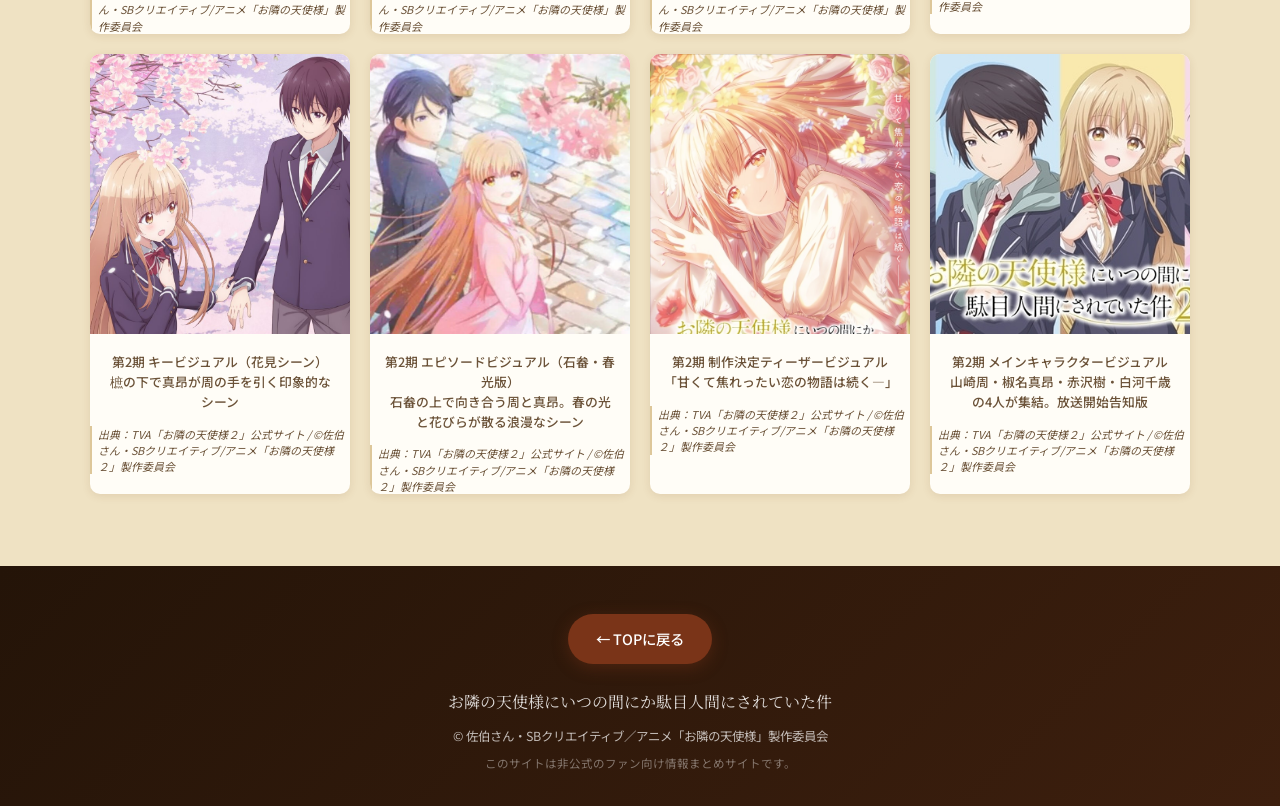
==== commit 74835f6e: "サイト全体を昭和モダンな配色デザインに変更 紫系パステルカラーのCSS変数(--color-primary等)をテラコッタ・ マスタード・ダークブラウン主体の暖色系パレットに置き換え、 ヘッダー/ヒー" ====
--- a/index.html
+++ b/index.html
@@ -537,7 +537,7 @@
                 <tr><td>11巻</td><td>お隣の天使様にいつの間にか駄目人間にされていた件１１<br><small>お仕事、頑張ってくださいね</small></td><td>2024年9月</td></tr>
                 <tr><td>11.5巻</td><td>お隣の天使様にいつの間にか駄目人間にされていた件１１.５<br><small>アルバムに綴る、何気ない日々の宝物（書き下ろし短編集）</small></td><td>2024年12月</td></tr>
                 <tr><td>12巻</td><td>お隣の天使様にいつの間にか駄目人間にされていた件１２<br><small>あなたがそばにいるから――</small></td><td>2026年3月14日</td></tr>
-                <tr><td colspan="3" style="background:#f0f8ff;"><strong>特別書籍</strong>: <em>special book</em>（2026年4月15日発売）</td></tr>
+                <tr><td colspan="3" style="background:#f3ddb0;"><strong>特別書籍</strong>: <em>special book</em>（2026年4月15日発売）</td></tr>
               </tbody>
             </table>
             <div class="media-link-wrap">
--- a/style.css
+++ b/style.css
@@ -8,25 +8,25 @@
 }
 
 :root {
-  --color-primary: #b8a9d9;
-  --color-primary-dark: #7c6aaa;
-  --color-primary-light: #e8e0f5;
-  --color-accent: #f0a0b8;
-  --color-accent-dark: #d4607a;
+  --color-primary: #c1552c;
+  --color-primary-dark: #7a3418;
+  --color-primary-light: #f3ddb0;
+  --color-accent: #e0a83c;
+  --color-accent-dark: #a8391f;
   --color-gold: #c9a84c;
-  --color-bg: #faf8fd;
-  --color-bg-alt: #f0edf8;
-  --color-text: #2c2440;
-  --color-text-light: #6b5f8a;
-  --color-border: #d8d0ec;
-  --color-white: #ffffff;
+  --color-bg: #f7f0e0;
+  --color-bg-alt: #efe2c3;
+  --color-text: #3a2b1c;
+  --color-text-light: #6b5238;
+  --color-border: #ddc79a;
+  --color-white: #fffdf7;
   --font-sans: 'Noto Sans JP', sans-serif;
   --font-serif: 'Noto Serif JP', serif;
-  --shadow-sm: 0 2px 8px rgba(100, 80, 160, 0.10);
-  --shadow-md: 0 4px 20px rgba(100, 80, 160, 0.15);
-  --shadow-lg: 0 8px 40px rgba(100, 80, 160, 0.20);
-  --radius: 12px;
-  --radius-sm: 6px;
+  --shadow-sm: 0 2px 8px rgba(120, 72, 30, 0.12);
+  --shadow-md: 0 4px 20px rgba(120, 72, 30, 0.18);
+  --shadow-lg: 0 8px 40px rgba(120, 72, 30, 0.22);
+  --radius: 10px;
+  --radius-sm: 5px;
 }
 
 html {
@@ -60,7 +60,7 @@
    ヘッダー
 =========================== */
 .site-header {
-  background: linear-gradient(135deg, #2c2440 0%, #4a3870 50%, #6b4e9e 100%);
+  background: linear-gradient(135deg, #2b1810 0%, #6b2e15 50%, #b5541f 100%);
   color: var(--color-white);
   padding: 0;
   position: relative;
@@ -113,7 +113,7 @@
 .header-subtitle {
   font-size: 0.8rem;
   letter-spacing: 0.2em;
-  color: var(--color-primary);
+  color: var(--color-accent);
   text-transform: uppercase;
   margin-bottom: 8px;
 }
@@ -176,7 +176,7 @@
    ヒーローセクション
 =========================== */
 .hero {
-  background: linear-gradient(160deg, #1e1830 0%, #3a2860 60%, #5a3d8a 100%);
+  background: linear-gradient(160deg, #241408 0%, #4a2410 60%, #8a441c 100%);
   padding: 48px 24px;
   position: relative;
   overflow: hidden;
@@ -185,7 +185,7 @@
 .hero-bg {
   position: absolute;
   inset: 0;
-  background: radial-gradient(ellipse at 70% 50%, rgba(184,169,217,0.15) 0%, transparent 70%);
+  background: radial-gradient(ellipse at 70% 50%, rgba(224,168,60,0.18) 0%, transparent 70%);
   pointer-events: none;
 }
 
@@ -243,9 +243,9 @@
 }
 
 .badge--genre {
-  background: rgba(184,169,217,0.3);
-  border: 1px solid rgba(184,169,217,0.5);
-  color: #e8e0f5;
+  background: rgba(224,168,60,0.25);
+  border: 1px solid rgba(224,168,60,0.5);
+  color: #f5dfa0;
 }
 
 .badge--season {
@@ -268,7 +268,7 @@
 
 .meta-label {
   font-size: 0.75rem;
-  color: var(--color-primary);
+  color: var(--color-accent);
   min-width: 80px;
   font-weight: 500;
   letter-spacing: 0.05em;
@@ -489,11 +489,11 @@
   flex-shrink: 0;
 }
 
-.character-avatar--amane  { background: linear-gradient(135deg, #4a3870, #7c6aaa); }
-.character-avatar--mahiru { background: linear-gradient(135deg, #c06090, #e8a0c0); }
-.character-avatar--itsuki { background: linear-gradient(135deg, #3a6090, #6090c0); }
-.character-avatar--chitose{ background: linear-gradient(135deg, #c07840, #e0a060); }
-.character-avatar--yuta   { background: linear-gradient(135deg, #408060, #60a880); }
+.character-avatar--amane  { background: linear-gradient(135deg, #5c2f16, #b5541f); }
+.character-avatar--mahiru { background: linear-gradient(135deg, #a8391f, #e08050); }
+.character-avatar--itsuki { background: linear-gradient(135deg, #1f5c52, #3f9a84); }
+.character-avatar--chitose{ background: linear-gradient(135deg, #a87c1f, #e0a83c); }
+.character-avatar--yuta   { background: linear-gradient(135deg, #4a5c1f, #7a9a3f); }
 
 .character-name {
   font-family: var(--font-serif);
@@ -850,7 +850,7 @@
   display: flex;
   align-items: center;
   gap: 16px;
-  background: linear-gradient(135deg, #2c2440, #4a3870);
+  background: linear-gradient(135deg, #2b1810, #6b2e15);
   color: #fff;
   padding: 20px 24px;
   border-radius: var(--radius);
@@ -866,7 +866,7 @@
   display: block;
   font-size: 1rem;
   margin-bottom: 4px;
-  color: var(--color-primary);
+  color: var(--color-accent);
 }
 
 .season2-notice p {
@@ -920,11 +920,11 @@
 }
 
 .media-table tbody tr:nth-child(even) {
-  background: #f9f5ff;
+  background: #fbf3e0;
 }
 
 .media-table tbody tr:hover {
-  background: #f0e8ff;
+  background: #f5e6c8;
 }
 
 .media-link-wrap {
@@ -1048,7 +1048,7 @@
    フッター
 =========================== */
 .site-footer {
-  background: linear-gradient(135deg, #1e1830, #2c2440);
+  background: linear-gradient(135deg, #241408, #3d1f0e);
   color: rgba(255,255,255,0.7);
   padding: 48px 24px 32px;
   text-align: center;
@@ -1078,13 +1078,13 @@
   font-size: 0.9rem;
   font-weight: 500;
   transition: background 0.2s, transform 0.2s, box-shadow 0.2s;
-  box-shadow: 0 4px 16px rgba(124,106,170,0.4);
+  box-shadow: 0 4px 16px rgba(122,52,24,0.4);
 }
 
 .btn-back:hover {
-  background: #9a80cc;
+  background: #c1683a;
   transform: translateY(-2px);
-  box-shadow: 0 6px 24px rgba(124,106,170,0.5);
+  box-shadow: 0 6px 24px rgba(122,52,24,0.5);
   text-decoration: none;
 }
 
@@ -1118,16 +1118,16 @@
   border-radius: 30px;
   font-size: 0.82rem;
   font-weight: 700;
-  box-shadow: 0 4px 20px rgba(100,80,160,0.4);
+  box-shadow: 0 4px 20px rgba(122,52,24,0.4);
   transition: background 0.2s, transform 0.2s, box-shadow 0.2s;
   z-index: 200;
   letter-spacing: 0.05em;
 }
 
 .floating-back:hover {
-  background: #9a80cc;
+  background: #c1683a;
   transform: translateY(-3px);
-  box-shadow: 0 6px 28px rgba(100,80,160,0.5);
+  box-shadow: 0 6px 28px rgba(122,52,24,0.5);
   text-decoration: none;
 }
 
